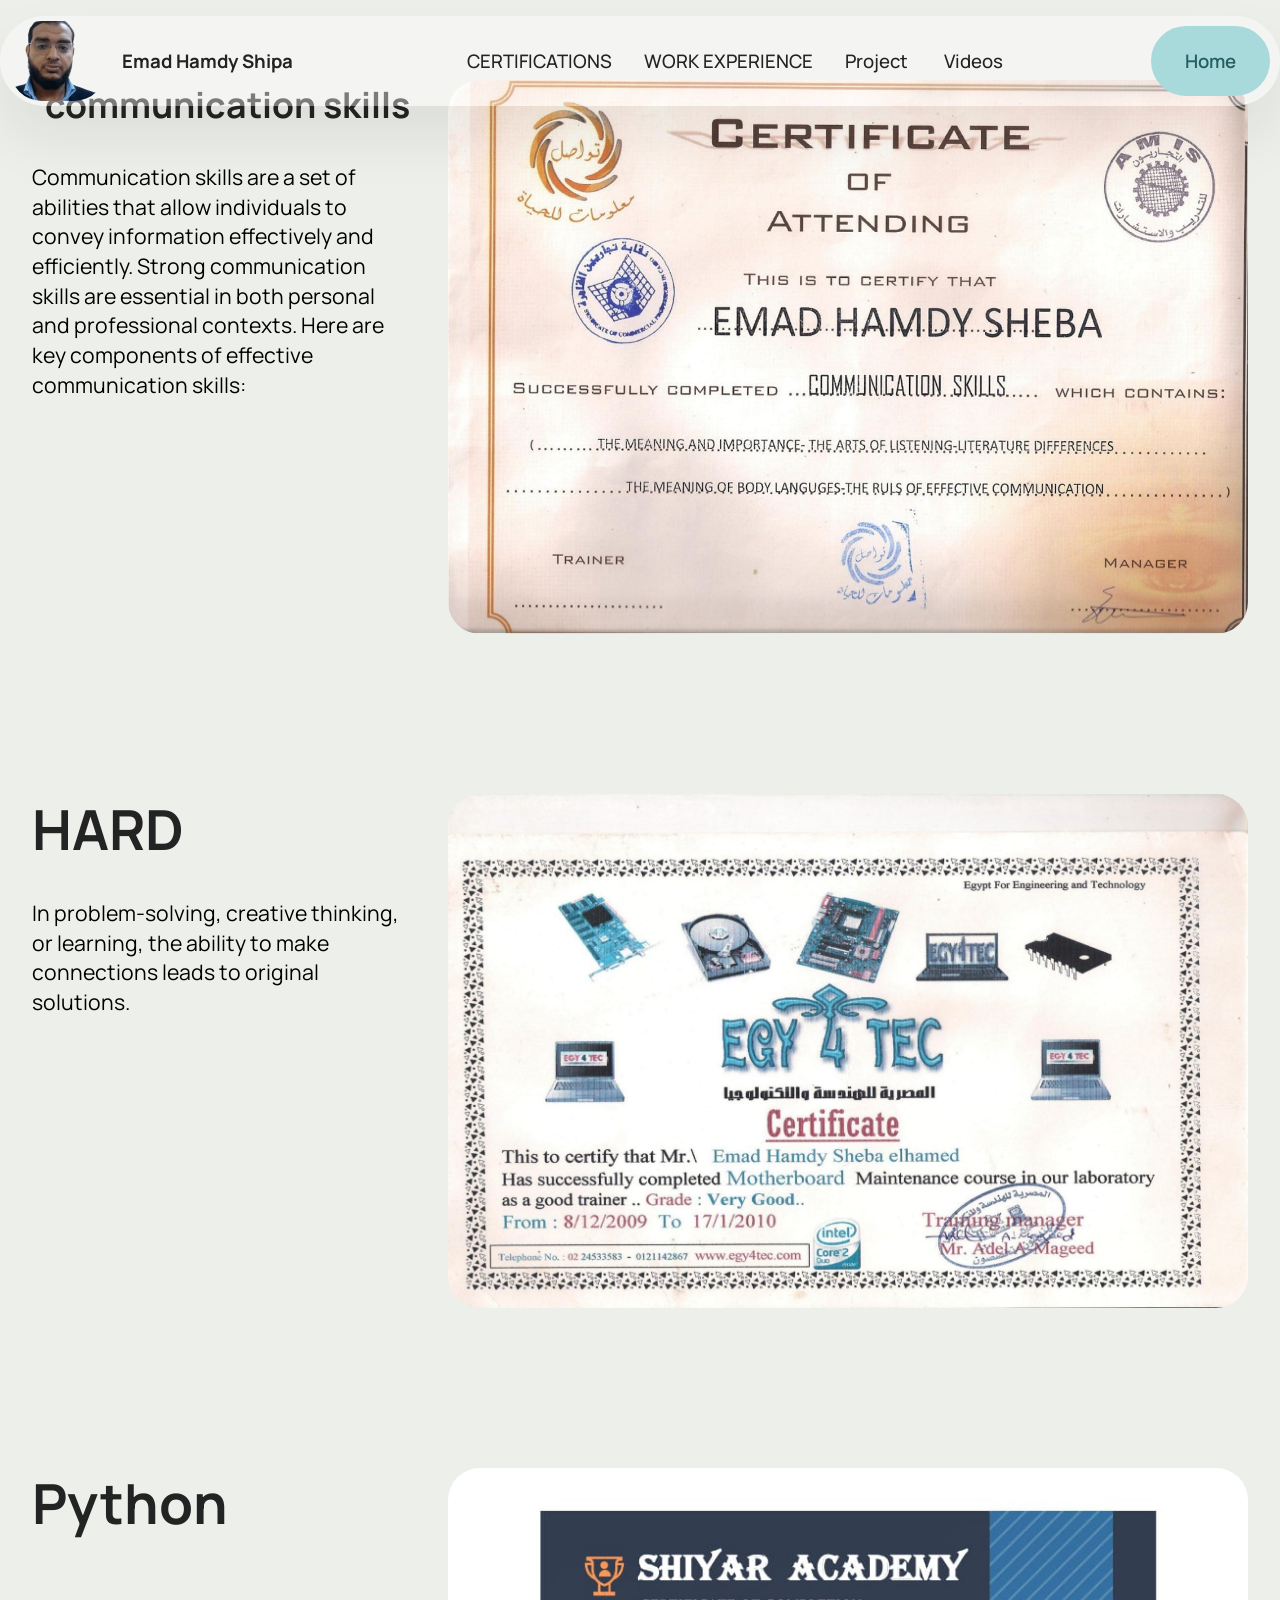
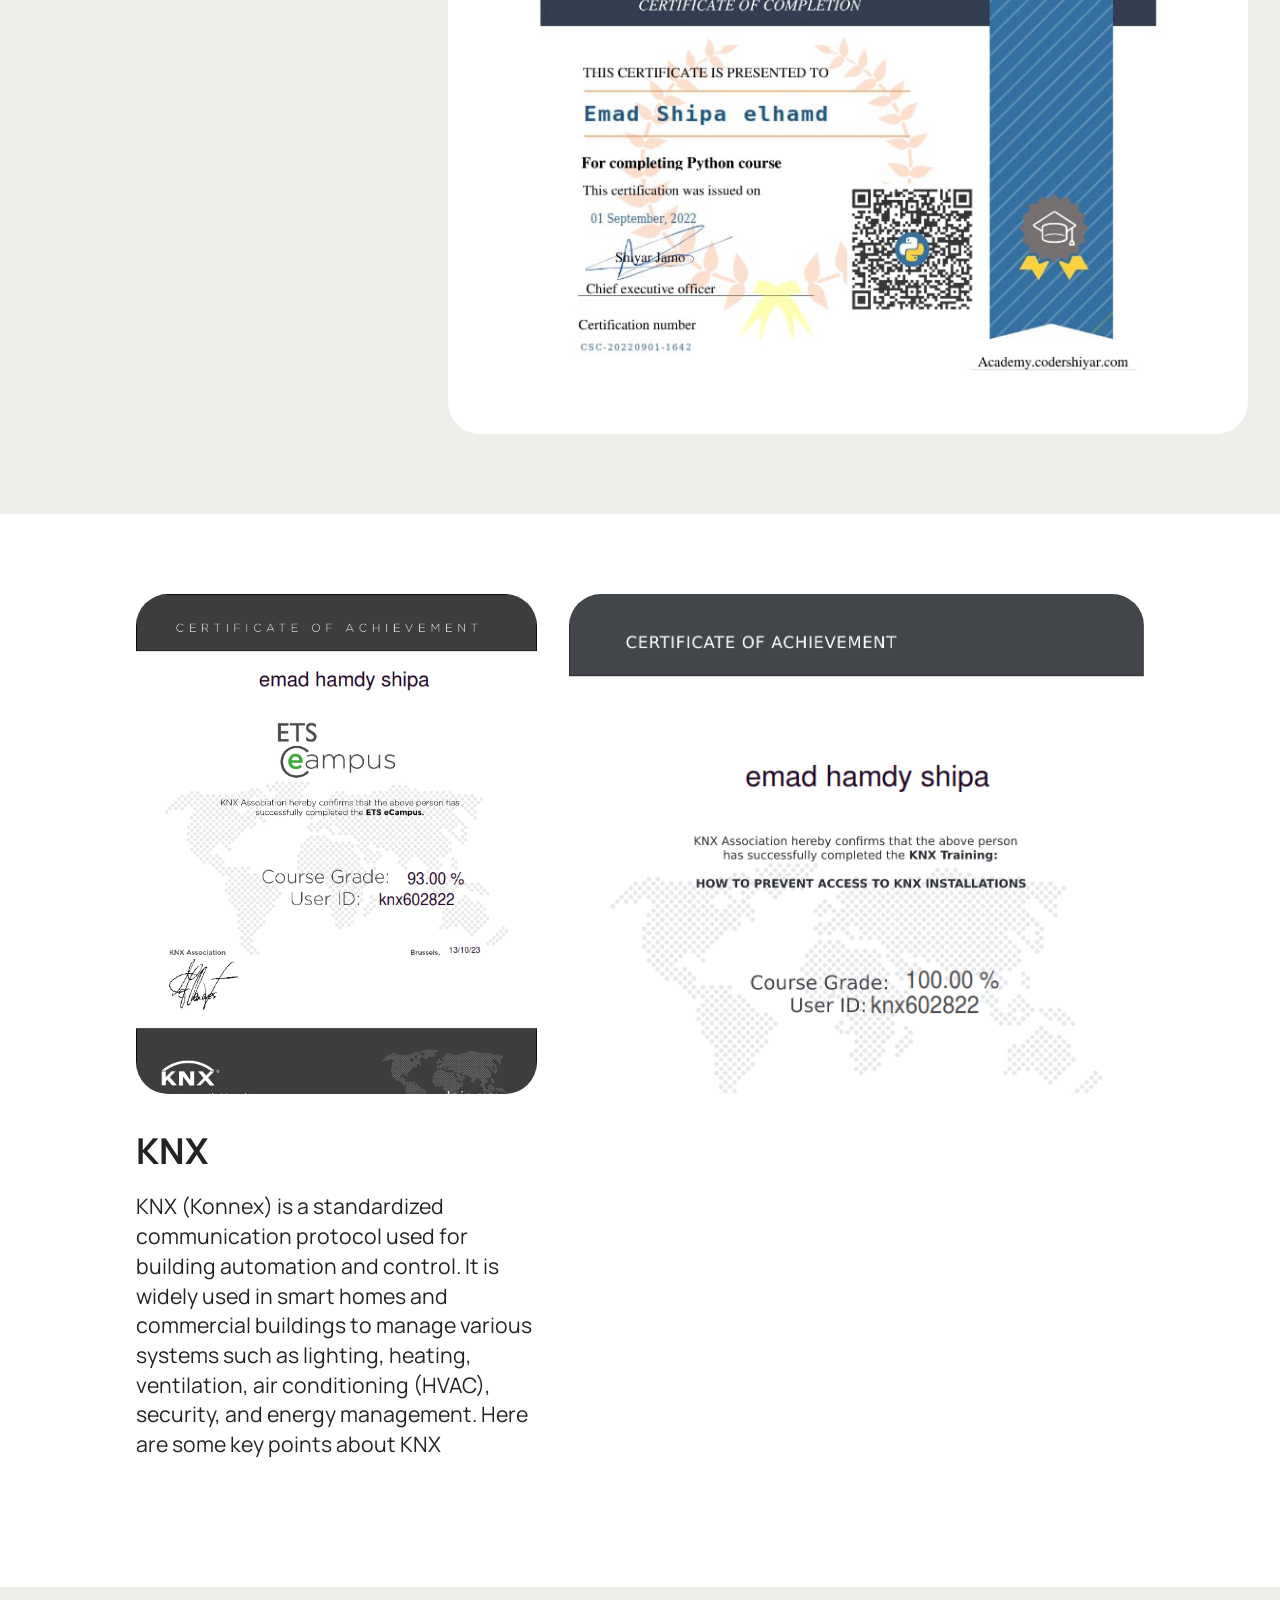
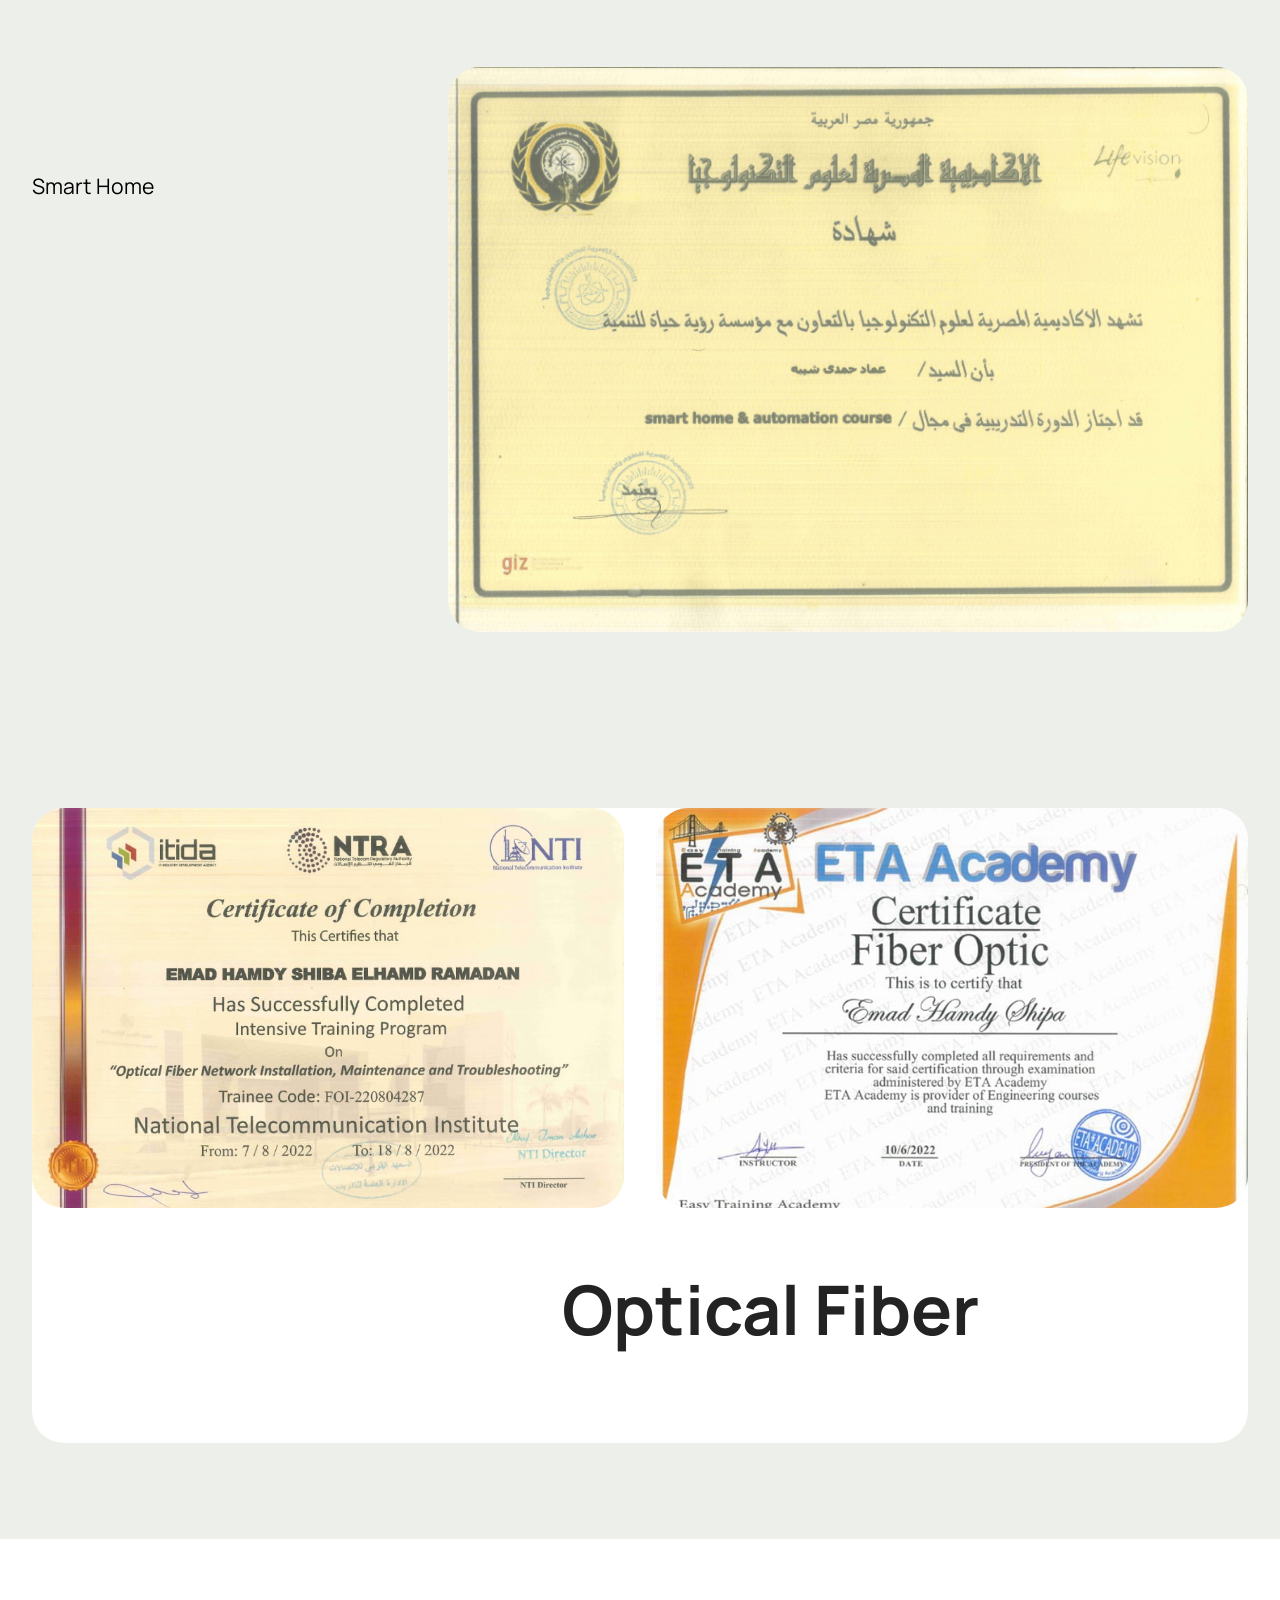
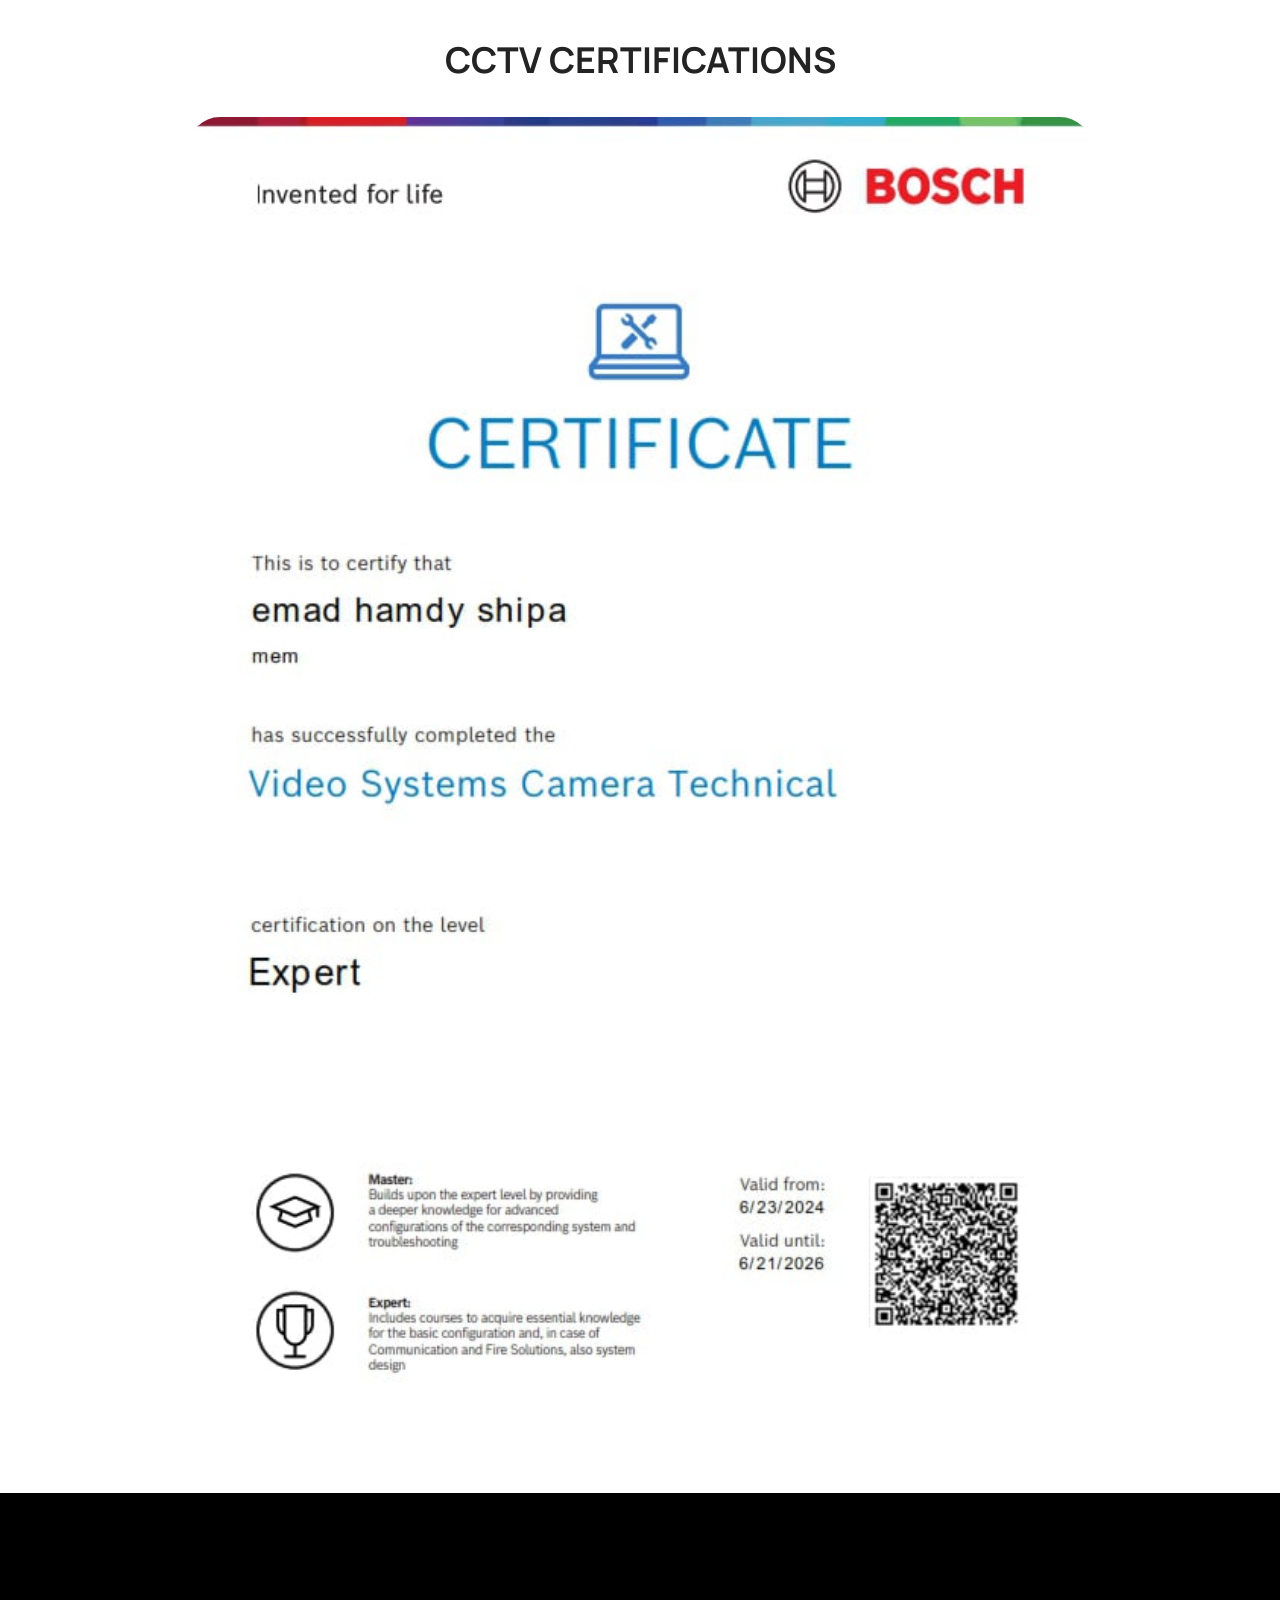
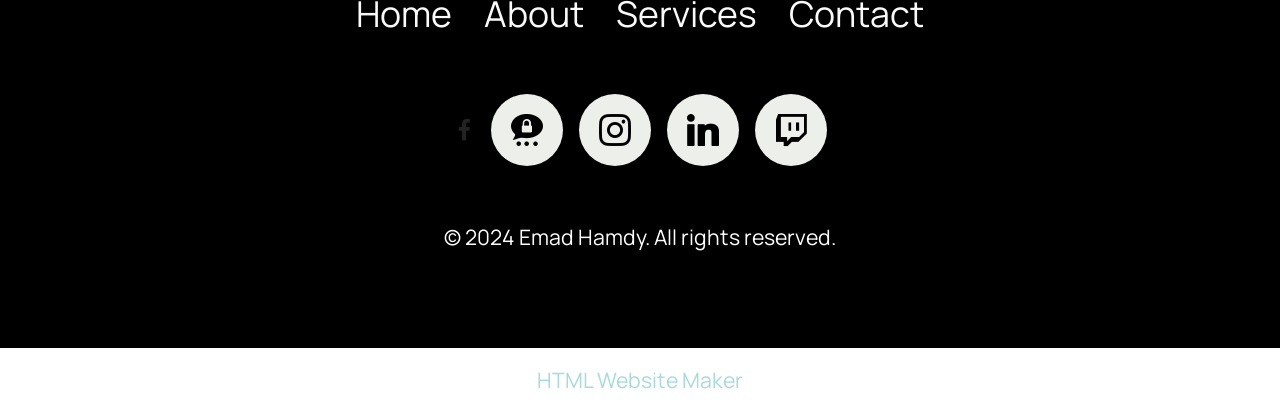
==== CERTIFICATIONS.html @ ca5f745d "Add files via upload" ====
<!DOCTYPE html>
<html  >
<head>
  <!-- Site made with Mobirise Website Builder v5.9.18, https://mobirise.com -->
  <meta charset="UTF-8">
  <meta http-equiv="X-UA-Compatible" content="IE=edge">
  <meta name="generator" content="Mobirise v5.9.18, mobirise.com">
  <meta name="viewport" content="width=device-width, initial-scale=1, minimum-scale=1">
  <link rel="shortcut icon" href="assets/images/untitled-removebg-preview-192x192.png" type="image/x-icon">
  <meta name="description" content="CERTIFICATIONS">
  
  
  <title>CERTIFICATIONS</title>
  <link rel="stylesheet" href="assets/web/assets/mobirise-icons2/mobirise2.css">
  <link rel="stylesheet" href="assets/bootstrap/css/bootstrap.min.css">
  <link rel="stylesheet" href="assets/bootstrap/css/bootstrap-grid.min.css">
  <link rel="stylesheet" href="assets/bootstrap/css/bootstrap-reboot.min.css">
  <link rel="stylesheet" href="assets/dropdown/css/style.css">
  <link rel="stylesheet" href="assets/socicon/css/styles.css">
  <link rel="stylesheet" href="assets/theme/css/style.css">
  <link rel="preload" href="https://fonts.googleapis.com/css2?family=Manrope:wght@400;700&display=swap&display=swap" as="style" onload="this.onload=null;this.rel='stylesheet'">
  <noscript><link rel="stylesheet" href="https://fonts.googleapis.com/css2?family=Manrope:wght@400;700&display=swap&display=swap"></noscript>
  <link rel="preload" as="style" href="assets/mobirise/css/mbr-additional.css?v=ZYZu5L"><link rel="stylesheet" href="assets/mobirise/css/mbr-additional.css?v=ZYZu5L" type="text/css">

  
  
  
</head>
<body>
  
  <section data-bs-version="5.1" class="menu menu2 cid-uoHQdnWgY0" once="menu" id="menu02-q">
	

	<nav class="navbar navbar-dropdown navbar-fixed-top navbar-expand-lg">
		<div class="container">
			<div class="navbar-brand">
				<span class="navbar-logo">
					<a href="page3.html">
						<img src="assets/images/untitled-removebg-preview-192x192.png" alt="Mobirise Website Builder" style="height: 5rem;">
					</a>
				</span>
				<span class="navbar-caption-wrap"><a class="navbar-caption text-black text-primary display-4" href="page3.html#form02-1i">Emad Hamdy Shipa</a></span>
			</div>
			<button class="navbar-toggler" type="button" data-toggle="collapse" data-bs-toggle="collapse" data-target="#navbarSupportedContent" data-bs-target="#navbarSupportedContent" aria-controls="navbarNavAltMarkup" aria-expanded="false" aria-label="Toggle navigation">
				<div class="hamburger">
					<span></span>
					<span></span>
					<span></span>
					<span></span>
				</div>
			</button>
			<div class="collapse navbar-collapse" id="navbarSupportedContent">
				<ul class="navbar-nav nav-dropdown" data-app-modern-menu="true"><li class="nav-item"><a class="nav-link link text-black text-primary show display-4" href="CERTIFICATIONS.html" aria-expanded="false">CERTIFICATIONS</a></li><li class="nav-item"><a class="nav-link link text-black text-primary display-4" href="WORK EXPERIENCE.html">WORK EXPERIENCE</a></li><li class="nav-item"><a class="nav-link link text-black text-primary display-4" href="page4.html">Project&nbsp;</a></li><li class="nav-item"><a class="nav-link link text-black text-primary display-4" href="page5.html">Videos&nbsp;</a></li></ul>
				
				<div class="navbar-buttons mbr-section-btn"><a class="btn btn-primary display-4" href="index.html">Home</a></div>
			</div>
		</div>
	</nav>
</section>

<section data-bs-version="5.1" class="image08 cid-uoI8aTG2ku" id="image08-11">
  
  
  
  <div class="container">
    <div class="row justify-content-center">
      <div class="col-lg-4">
        <div class="col-12 col-md-12">
          <h5 class="mbr-section-title mbr-fonts-style mt-0 mb-4 display-5"><strong>&nbsp;communication skills</strong></h5>
          <h6 class="mbr-section-subtitle mbr-fonts-style mt-0 mb-4 display-7">Communication skills are a set of abilities that allow individuals to convey information effectively and efficiently. Strong communication skills are essential in both personal and professional contexts. Here are key components of effective communication skills:</h6>
          
        </div>
      </div>
      <div class="col-lg-8 side-features">
        <div class="image-wrapper mb-4">
          <img class="w-100" src="assets/images/picture1-1419x983.jpg" alt="Mobirise Website Builder">
        </div>
      </div>
    </div>
  </div>
</section>

<section data-bs-version="5.1" class="image08 cid-uoI8b7TRb6" id="image08-12">
  
  
  
  <div class="container">
    <div class="row justify-content-center">
      <div class="col-lg-4">
        <div class="col-12 col-md-12">
          <h5 class="mbr-section-title mbr-fonts-style mt-0 mb-4 display-2"><strong>HARD&nbsp;</strong></h5>
          <h6 class="mbr-section-subtitle mbr-fonts-style mt-0 mb-4 display-7">
            In problem-solving, creative thinking, or learning, the ability to make connections leads to original solutions.</h6>
          
        </div>
      </div>
      <div class="col-lg-8 side-features">
        <div class="image-wrapper mb-4">
          <img class="w-100" src="assets/images/picture2-1631x1048.jpg" alt="Mobirise Website Builder">
        </div>
      </div>
    </div>
  </div>
</section>

<section data-bs-version="5.1" class="image08 cid-uoI8aMFqUK" id="image08-10">
  
  
  
  <div class="container">
    <div class="row justify-content-center">
      <div class="col-lg-4">
        <div class="col-12 col-md-12">
          <h5 class="mbr-section-title mbr-fonts-style mt-0 mb-4 display-2"><strong>Python&nbsp;</strong></h5>
          <h6 class="mbr-section-subtitle mbr-fonts-style mt-0 mb-4 display-7"></h6>
          
        </div>
      </div>
      <div class="col-lg-8 side-features">
        <div class="image-wrapper mb-4">
          <img class="w-100" src="assets/images/diploma-pythoncodershiyar-1-842x595.jpg" alt="Mobirise Website Builder">
        </div>
      </div>
    </div>
  </div>
</section>

<section data-bs-version="5.1" class="image02 cid-uoI94tsiQK" id="image02-18">
  
  
  
  <div class="container">
    <div class="row">
      <div class="col-12 col-lg-10">
        <div class="row">
          <div class="col-12 col-lg-5">
            <div class="img-item">
              <img class="w-100 mb-4" src="assets/images/certificate-1-595x842.png" alt="Mobirise Website Builder">
              <h5 class="mbr-fonts-style mb-3 display-5">
                <strong>KNX&nbsp;</strong></h5>
              <p class="mbr-text mbr-fonts-style mb-sm-5 display-7">KNX (Konnex) is a standardized communication protocol used for building automation and control. It is widely used in smart homes and commercial buildings to manage various systems such as lighting, heating, ventilation, air conditioning (HVAC), security, and energy management. Here are some key points about KNX</p>
            </div>
          </div>
          <div class="col-12 col-lg">
            <div class="img-item">
              <img class="w-100 mb-4" src="assets/images/knx-secure-certificate-1-595x842.png" alt="Mobirise Website Builder">
              <h5 class="mbr-fonts-style mb-3 display-5"></h5>
              <p class="mbr-text mbr-fonts-style mb-0 display-7"></p>
            </div>
          </div>
        </div>
      </div>
    </div>
  </div>
</section>

<section data-bs-version="5.1" class="image08 cid-uoIN0A9f5f" id="image08-1c">
  
  
  
  <div class="container">
    <div class="row justify-content-center">
      <div class="col-lg-4">
        <div class="col-12 col-md-12">
          <h5 class="mbr-section-title mbr-fonts-style mt-0 mb-4 display-2"><br></h5>
          <h6 class="mbr-section-subtitle mbr-fonts-style mt-0 mb-4 display-7">Smart Home&nbsp;</h6>
          
        </div>
      </div>
      <div class="col-lg-8 side-features">
        <div class="image-wrapper mb-4">
          <img class="w-100" src="assets/images/content-1-842x595.png" alt="Mobirise Website Builder">
        </div>
      </div>
    </div>
  </div>
</section>

<section data-bs-version="5.1" class="start article01 cid-uoINPws9Bq" id="article01-1d">
	

	
	
	<div class="container">
		<div class="row justify-content-center">
			<div class="card col-md-12 col-lg-12">
				<div class="card-wrapper">
					<div class="row">
						<div class="image-wrapper col-12 col-sm-6 justify-content-center">
							<img src="assets/images/20220826160320529-1-842x595.jpg" alt="Mobirise Website Builder">
						</div>
						<div class="image-wrapper col-12 col-sm-6 justify-content-center">
							<img src="assets/images/picture5-732x519.jpg" alt="Mobirise Website Builder">
						</div>
					</div>

					<div class="card-box align-left mb-3 card-content-text">
						<h4 class="card-title mbr-fonts-style mbr-white mb-0 display-1"><strong>Optical Fiber</strong></h4>
						<p class="mbr-text mbr-fonts-style mt-3 mb-0 display-7"></p>
						
					</div>
				</div>
			</div>
		</div>
	</div>
</section>

<section data-bs-version="5.1" class="image3 cid-uoI88maHZU" id="image03-y">
  

  
  

  <div class="container">
    <div class="row justify-content-center">
      <div class="col-12 col-lg-9">
        <h4 class="mbr-description mbr-fonts-style mb-3 align-center display-5"><strong>CCTV CERTIFICATIONS</strong></h4>
        <p class="mbr-description mbr-fonts-style mb-4 align-center display-7"></p>
        <div class="image-wrapper">
          <img class="w-100" src="assets/images/video-systems-camera-technical-1-595x842.jpg" alt="Mobirise Website Builder">
        </div>
      </div>
    </div>
  </div>
</section>

<section data-bs-version="5.1" class="footer3 cid-uoJ4mzldZm" once="footers" id="footer03-1j">

        

    

    <div class="container">
        <div class="row">
            <div class="row-links">
                <ul class="header-menu">
                  
                  
                  
                  
                <li class="header-menu-item mbr-fonts-style display-5">
                    <a href="#" class="text-white">Home</a>
                  </li><li class="header-menu-item mbr-fonts-style display-5">
                    <a href="#" class="text-white">About</a>
                  </li><li class="header-menu-item mbr-fonts-style display-5">
                    <a href="WORK EXPERIENCE.html" class="text-white text-primary">Services</a>
                  </li><li class="header-menu-item mbr-fonts-style display-5">
                    <a href="page3.html" class="text-white text-primary">Contact</a>
                  </li></ul>
              </div>

            <div class="col-12 mt-4">
                <div class="social-row">
                    <div class="soc-item">
                        
                            <span class="mbr-iconfont display-7 socicon-facebook socicon"></span>
                        
                    </div>
                    <div class="soc-item">
                        <a href="https://www.threads.net/@singaislam" target="_blank">
                            <span class="mbr-iconfont socicon-threema socicon"></span>
                        </a>
                    </div>
                    <div class="soc-item">
                        <a href="https://www.instagram.com/singaislam/" target="_blank">
                            <span class="mbr-iconfont socicon-instagram socicon"></span>
                        </a>
                    </div>
                    <div class="soc-item">
                        <a href="https://www.linkedin.com/in/emad-hamdy-shipa" target="_blank">
                            <span class="mbr-iconfont socicon-linkedin socicon"></span>
                        </a>
                    </div>
                    <div class="soc-item">
                        <a href="https://mobiri.se/" target="_blank">
                            <span class="mbr-iconfont socicon socicon-twitch"></span>
                        </a>
                    </div>
                </div>
            </div>
            <div class="col-12 mt-5">
                <p class="mbr-fonts-style copyright display-7">© 2024 Emad Hamdy. All rights reserved.</p>
            </div>
        </div>
    </div>
</section><section class="display-7" style="padding: 0;align-items: center;justify-content: center;flex-wrap: wrap;    align-content: center;display: flex;position: relative;height: 4rem;"><a href="https://mobiri.se/3438911" style="flex: 1 1;height: 4rem;position: absolute;width: 100%;z-index: 1;"><img alt="" style="height: 4rem;" src="[data-uri]"></a><p style="margin: 0;text-align: center;" class="display-7">&#8204;</p><a style="z-index:1" href="https://mobirise.com/html-builder.html">HTML Website Maker</a></section><script src="assets/bootstrap/js/bootstrap.bundle.min.js"></script>  <script src="assets/smoothscroll/smooth-scroll.js"></script>  <script src="assets/ytplayer/index.js"></script>  <script src="assets/dropdown/js/navbar-dropdown.js"></script>  <script src="assets/theme/js/script.js"></script>  
  
  
</body>
</html>
---- assets/web/assets/mobirise-icons2/mobirise2.css ----
@font-face {
  font-family: 'Moririse2';
  font-display: swap;
  src:  url('mobirise2.eot?f2bix4');
  src:  url('mobirise2.eot?f2bix4#iefix') format('embedded-opentype'),
    url('mobirise2.ttf?f2bix4') format('truetype'),
    url('mobirise2.woff?f2bix4') format('woff'),
    url('mobirise2.svg?f2bix4#mobirise2') format('svg');
  font-weight: normal;
  font-style: normal;
}

[class^="mobi-"], [class*=" mobi-"] {
  /* use !important to prevent issues with browser extensions that change fonts */
  font-family: 'Moririse2' !important;
  speak: none;
  font-style: normal;
  font-weight: normal;
  font-variant: normal;
  text-transform: none;
  line-height: 1;

  /* Better Font Rendering =========== */
  -webkit-font-smoothing: antialiased;
  -moz-osx-font-smoothing: grayscale;
}

.mobi-mbri-add-submenu:before {
  content: "\e900";
}
.mobi-mbri-alert:before {
  content: "\e901";
}
.mobi-mbri-align-center:before {
  content: "\e902";
}
.mobi-mbri-align-justify:before {
  content: "\e903";
}
.mobi-mbri-align-left:before {
  content: "\e904";
}
.mobi-mbri-align-right:before {
  content: "\e905";
}
.mobi-mbri-android:before {
  content: "\e906";
}
.mobi-mbri-apple:before {
  content: "\e907";
}
.mobi-mbri-arrow-down:before {
  content: "\e908";
}
.mobi-mbri-arrow-next:before {
  content: "\e909";
}
.mobi-mbri-arrow-prev:before {
  content: "\e90a";
}
.mobi-mbri-arrow-up:before {
  content: "\e90b";
}
.mobi-mbri-bold:before {
  content: "\e90c";
}
.mobi-mbri-bookmark:before {
  content: "\e90d";
}
.mobi-mbri-bootstrap:before {
  content: "\e90e";
}
.mobi-mbri-briefcase:before {
  content: "\e90f";
}
.mobi-mbri-browse:before {
  content: "\e910";
}
.mobi-mbri-bulleted-list:before {
  content: "\e911";
}
.mobi-mbri-calendar:before {
  content: "\e912";
}
.mobi-mbri-camera:before {
  content: "\e913";
}
.mobi-mbri-cart-add:before {
  content: "\e914";
}
.mobi-mbri-cart-full:before {
  content: "\e915";
}
.mobi-mbri-cash:before {
  content: "\e916";
}
.mobi-mbri-change-style:before {
  content: "\e917";
}
.mobi-mbri-chat:before {
  content: "\e918";
}
.mobi-mbri-clock:before {
  content: "\e919";
}
.mobi-mbri-close:before {
  content: "\e91a";
}
.mobi-mbri-cloud:before {
  content: "\e91b";
}
.mobi-mbri-code:before {
  content: "\e91c";
}
.mobi-mbri-contact-form:before {
  content: "\e91d";
}
.mobi-mbri-credit-card:before {
  content: "\e91e";
}
.mobi-mbri-cursor-click:before {
  content: "\e91f";
}
.mobi-mbri-cust-feedback:before {
  content: "\e920";
}
.mobi-mbri-database:before {
  content: "\e921";
}
.mobi-mbri-delivery:before {
  content: "\e922";
}
.mobi-mbri-desktop:before {
  content: "\e923";
}
.mobi-mbri-devices:before {
  content: "\e924";
}
.mobi-mbri-down:before {
  content: "\e925";
}
.mobi-mbri-download-2:before {
  content: "\e926";
}
.mobi-mbri-download:before {
  content: "\e927";
}
.mobi-mbri-drag-n-drop-2:before {
  content: "\e928";
}
.mobi-mbri-drag-n-drop:before {
  content: "\e929";
}
.mobi-mbri-edit-2:before {
  content: "\e92a";
}
.mobi-mbri-edit:before {
  content: "\e92b";
}
.mobi-mbri-error:before {
  content: "\e92c";
}
.mobi-mbri-extension:before {
  content: "\e92d";
}
.mobi-mbri-features:before {
  content: "\e92e";
}
.mobi-mbri-file:before {
  content: "\e92f";
}
.mobi-mbri-flag:before {
  content: "\e930";
}
.mobi-mbri-folder:before {
  content: "\e931";
}
.mobi-mbri-gift:before {
  content: "\e932";
}
.mobi-mbri-github:before {
  content: "\e933";
}
.mobi-mbri-globe-2:before {
  content: "\e934";
}
.mobi-mbri-globe:before {
  content: "\e935";
}
.mobi-mbri-growing-chart:before {
  content: "\e936";
}
.mobi-mbri-hearth:before {
  content: "\e937";
}
.mobi-mbri-help:before {
  content: "\e938";
}
.mobi-mbri-home:before {
  content: "\e939";
}
.mobi-mbri-hot-cup:before {
  content: "\e93a";
}
.mobi-mbri-idea:before {
  content: "\e93b";
}
.mobi-mbri-image-gallery:before {
  content: "\e93c";
}
.mobi-mbri-image-slider:before {
  content: "\e93d";
}
.mobi-mbri-info:before {
  content: "\e93e";
}
.mobi-mbri-italic:before {
  content: "\e93f";
}
.mobi-mbri-key:before {
  content: "\e940";
}
.mobi-mbri-laptop:before {
  content: "\e941";
}
.mobi-mbri-layers:before {
  content: "\e942";
}
.mobi-mbri-left-right:before {
  content: "\e943";
}
.mobi-mbri-left:before {
  content: "\e944";
}
.mobi-mbri-letter:before {
  content: "\e945";
}
.mobi-mbri-like:before {
  content: "\e946";
}
.mobi-mbri-link:before {
  content: "\e947";
}
.mobi-mbri-lock:before {
  content: "\e948";
}
.mobi-mbri-login:before {
  content: "\e949";
}
.mobi-mbri-logout:before {
  content: "\e94a";
}
.mobi-mbri-magic-stick:before {
  content: "\e94b";
}
.mobi-mbri-map-pin:before {
  content: "\e94c";
}
.mobi-mbri-menu:before {
  content: "\e94d";
}
.mobi-mbri-mobile-2:before {
  content: "\e94e";
}
.mobi-mbri-mobile-horizontal:before {
  content: "\e94f";
}
.mobi-mbri-mobile:before {
  content: "\e950";
}
.mobi-mbri-mobirise:before {
  content: "\e951";
}
.mobi-mbri-more-horizontal:before {
  content: "\e952";
}
.mobi-mbri-more-vertical:before {
  content: "\e953";
}
.mobi-mbri-music:before {
  content: "\e954";
}
.mobi-mbri-new-file:before {
  content: "\e955";
}
.mobi-mbri-numbered-list:before {
  content: "\e956";
}
.mobi-mbri-opened-folder:before {
  content: "\e957";
}
.mobi-mbri-pages:before {
  content: "\e958";
}
.mobi-mbri-paper-plane:before {
  content: "\e959";
}
.mobi-mbri-paperclip:before {
  content: "\e95a";
}
.mobi-mbri-phone:before {
  content: "\e95b";
}
.mobi-mbri-photo:before {
  content: "\e95c";
}
.mobi-mbri-photos:before {
  content: "\e95d";
}
.mobi-mbri-pin:before {
  content: "\e95e";
}
.mobi-mbri-play:before {
  content: "\e95f";
}
.mobi-mbri-plus:before {
  content: "\e960";
}
.mobi-mbri-preview:before {
  content: "\e961";
}
.mobi-mbri-print:before {
  content: "\e962";
}
.mobi-mbri-protect:before {
  content: "\e963";
}
.mobi-mbri-question:before {
  content: "\e964";
}
.mobi-mbri-quote-left:before {
  content: "\e965";
}
.mobi-mbri-quote-right:before {
  content: "\e966";
}
.mobi-mbri-redo:before {
  content: "\e967";
}
.mobi-mbri-refresh:before {
  content: "\e968";
}
.mobi-mbri-responsive-2:before {
  content: "\e969";
}
.mobi-mbri-responsive:before {
  content: "\e96a";
}
.mobi-mbri-right:before {
  content: "\e96b";
}
.mobi-mbri-rocket:before {
  content: "\e96c";
}
.mobi-mbri-sad-face:before {
  content: "\e96d";
}
.mobi-mbri-sale:before {
  content: "\e96e";
}
.mobi-mbri-save:before {
  content: "\e96f";
}
.mobi-mbri-search:before {
  content: "\e970";
}
.mobi-mbri-setting-2:before {
  content: "\e971";
}
.mobi-mbri-setting-3:before {
  content: "\e972";
}
.mobi-mbri-setting:before {
  content: "\e973";
}
.mobi-mbri-share:before {
  content: "\e974";
}
.mobi-mbri-shopping-bag:before {
  content: "\e975";
}
.mobi-mbri-shopping-basket:before {
  content: "\e976";
}
.mobi-mbri-shopping-cart:before {
  content: "\e977";
}
.mobi-mbri-sites:before {
  content: "\e978";
}
.mobi-mbri-smile-face:before {
  content: "\e979";
}
.mobi-mbri-speed:before {
  content: "\e97a";
}
.mobi-mbri-star:before {
  content: "\e97b";
}
.mobi-mbri-success:before {
  content: "\e97c";
}
.mobi-mbri-sun:before {
  content: "\e97d";
}
.mobi-mbri-sun2:before {
  content: "\e97e";
}
.mobi-mbri-tablet-vertical:before {
  content: "\e97f";
}
.mobi-mbri-tablet:before {
  content: "\e980";
}
.mobi-mbri-target:before {
  content: "\e981";
}
.mobi-mbri-timer:before {
  content: "\e982";
}
.mobi-mbri-to-ftp:before {
  content: "\e983";
}
.mobi-mbri-to-local-drive:before {
  content: "\e984";
}
.mobi-mbri-touch-swipe:before {
  content: "\e985";
}
.mobi-mbri-touch:before {
  content: "\e986";
}
.mobi-mbri-trash:before {
  content: "\e987";
}
.mobi-mbri-underline:before {
  content: "\e988";
}
.mobi-mbri-undo:before {
  content: "\e989";
}
.mobi-mbri-unlink:before {
  content: "\e98a";
}
.mobi-mbri-unlock:before {
  content: "\e98b";
}
.mobi-mbri-up-down:before {
  content: "\e98c";
}
.mobi-mbri-up:before {
  content: "\e98d";
}
.mobi-mbri-update:before {
  content: "\e98e";
}
.mobi-mbri-upload-2:before {
  content: "\e98f";
}
.mobi-mbri-upload:before {
  content: "\e990";
}
.mobi-mbri-user-2:before {
  content: "\e991";
}
.mobi-mbri-user:before {
  content: "\e992";
}
.mobi-mbri-users:before {
  content: "\e993";
}
.mobi-mbri-video-play:before {
  content: "\e994";
}
.mobi-mbri-video:before {
  content: "\e995";
}
.mobi-mbri-watch:before {
  content: "\e996";
}
.mobi-mbri-website-theme-2:before {
  content: "\e997";
}
.mobi-mbri-website-theme:before {
  content: "\e998";
}
.mobi-mbri-wifi:before {
  content: "\e999";
}
.mobi-mbri-windows:before {
  content: "\e99a";
}
.mobi-mbri-zoom-in:before {
  content: "\e99b";
}
.mobi-mbri-zoom-out:before {
  content: "\e99c";
}
---- assets/dropdown/css/style.css ----
.navbar-dropdown {
  left: 0;
  padding: 0;
  position: absolute;
  right: 0;
  top: 0;
  transition: all 0.45s ease;
  z-index: 1030;
  background: #282828; }
  .navbar-dropdown .navbar-logo {
    margin-right: 0.8rem;
    transition: margin 0.3s ease-in-out;
    vertical-align: middle; }
    .navbar-dropdown .navbar-logo img {
      height: 3.125rem;
      transition: all 0.3s ease-in-out; }
    .navbar-dropdown .navbar-logo.mbr-iconfont {
      font-size: 3.125rem;
      line-height: 3.125rem; }
  .navbar-dropdown .navbar-caption {
    font-weight: 700;
    white-space: normal;
    vertical-align: -4px;
    line-height: 3.125rem !important; }
    .navbar-dropdown .navbar-caption, .navbar-dropdown .navbar-caption:hover {
      color: inherit;
      text-decoration: none; }
  .navbar-dropdown .mbr-iconfont + .navbar-caption {
    vertical-align: -1px; }
  .navbar-dropdown.navbar-fixed-top {
    position: fixed; }
  .navbar-dropdown .navbar-brand span {
    vertical-align: -4px; }
  .navbar-dropdown.bg-color.transparent {
    background: none; }
  .navbar-dropdown.navbar-short .navbar-brand {
    padding: 0.625rem 0; }
    .navbar-dropdown.navbar-short .navbar-brand span {
      vertical-align: -1px; }
  .navbar-dropdown.navbar-short .navbar-caption {
    line-height: 2.375rem !important;
    vertical-align: -2px; }
  .navbar-dropdown.navbar-short .navbar-logo {
    margin-right: 0.5rem; }
    .navbar-dropdown.navbar-short .navbar-logo img {
      height: 2.375rem; }
    .navbar-dropdown.navbar-short .navbar-logo.mbr-iconfont {
      font-size: 2.375rem;
      line-height: 2.375rem; }
  .navbar-dropdown.navbar-short .mbr-table-cell {
    height: 3.625rem; }
  .navbar-dropdown .navbar-close {
    left: 0.6875rem;
    position: fixed;
    top: 0.75rem;
    z-index: 1000; }
  .navbar-dropdown .hamburger-icon {
    content: "";
    display: inline-block;
    vertical-align: middle;
    width: 16px;
    -webkit-box-shadow: 0 -6px 0 1px #282828,0 0 0 1px #282828,0 6px 0 1px #282828;
    -moz-box-shadow: 0 -6px 0 1px #282828,0 0 0 1px #282828,0 6px 0 1px #282828;
    box-shadow: 0 -6px 0 1px #282828,0 0 0 1px #282828,0 6px 0 1px #282828; }

.dropdown-menu .dropdown-toggle[data-toggle="dropdown-submenu"]::after {
  border-bottom: 0.35em solid transparent;
  border-left: 0.35em solid;
  border-right: 0;
  border-top: 0.35em solid transparent;
  margin-left: 0.3rem; }

.dropdown-menu .dropdown-item:focus {
  outline: 0; }

.nav-dropdown {
  font-size: 0.75rem;
  font-weight: 500;
  height: auto !important; }
  .nav-dropdown .nav-btn {
    padding-left: 1rem; }
  .nav-dropdown .link {
    margin: .667em 1.667em;
    font-weight: 500;
    padding: 0;
    transition: color .2s ease-in-out; }
    .nav-dropdown .link.dropdown-toggle {
      margin-right: 2.583em; }
      .nav-dropdown .link.dropdown-toggle::after {
        margin-left: .25rem;
        border-top: 0.35em solid;
        border-right: 0.35em solid transparent;
        border-left: 0.35em solid transparent;
        border-bottom: 0; }
      .nav-dropdown .link.dropdown-toggle[aria-expanded="true"] {
        margin: 0;
        padding: 0.667em 3.263em  0.667em 1.667em; }
  .nav-dropdown .link::after,
  .nav-dropdown .dropdown-item::after {
    color: inherit; }
  .nav-dropdown .btn {
    font-size: 0.75rem;
    font-weight: 700;
    letter-spacing: 0;
    margin-bottom: 0;
    padding-left: 1.25rem;
    padding-right: 1.25rem; }
  .nav-dropdown .dropdown-menu {
    border-radius: 0;
    border: 0;
    left: 0;
    margin: 0;
    padding-bottom: 1.25rem;
    padding-top: 1.25rem;
    position: relative; }
  .nav-dropdown .dropdown-submenu {
    margin-left: 0.125rem;
    top: 0; }
  .nav-dropdown .dropdown-item {
    font-weight: 500;
    line-height: 2;
    padding: 0.3846em 4.615em 0.3846em 1.5385em;
    position: relative;
    transition: color .2s ease-in-out, background-color .2s ease-in-out; }
    .nav-dropdown .dropdown-item::after {
      margin-top: -0.3077em;
      position: absolute;
      right: 1.1538em;
      top: 50%; }
    .nav-dropdown .dropdown-item:focus, .nav-dropdown .dropdown-item:hover {
      background: none; }

@media (max-width: 767px) {
  .nav-dropdown.navbar-toggleable-sm {
    bottom: 0;
    display: none;
    left: 0;
    overflow-x: hidden;
    position: fixed;
    top: 0;
    transform: translateX(-100%);
    -ms-transform: translateX(-100%);
    -webkit-transform: translateX(-100%);
    width: 18.75rem;
    z-index: 999; } }
.nav-dropdown.navbar-toggleable-xl {
  bottom: 0;
  display: none;
  left: 0;
  overflow-x: hidden;
  position: fixed;
  top: 0;
  transform: translateX(-100%);
  -ms-transform: translateX(-100%);
  -webkit-transform: translateX(-100%);
  width: 18.75rem;
  z-index: 999; }

.nav-dropdown-sm {
  display: block !important;
  overflow-x: hidden;
  overflow: auto;
  padding-top: 3.875rem; }
  .nav-dropdown-sm::after {
    content: "";
    display: block;
    height: 3rem;
    width: 100%; }
  .nav-dropdown-sm.collapse.in ~ .navbar-close {
    display: block !important; }
  .nav-dropdown-sm.collapsing, .nav-dropdown-sm.collapse.in {
    transform: translateX(0);
    -ms-transform: translateX(0);
    -webkit-transform: translateX(0);
    transition: all 0.25s ease-out;
    -webkit-transition: all 0.25s ease-out;
    background: #282828; }
  .nav-dropdown-sm.collapsing[aria-expanded="false"] {
    transform: translateX(-100%);
    -ms-transform: translateX(-100%);
    -webkit-transform: translateX(-100%); }
  .nav-dropdown-sm .nav-item {
    display: block;
    margin-left: 0 !important;
    padding-left: 0; }
  .nav-dropdown-sm .link,
  .nav-dropdown-sm .dropdown-item {
    border-top: 1px dotted rgba(255, 255, 255, 0.1);
    font-size: 0.8125rem;
    line-height: 1.6;
    margin: 0 !important;
    padding: 0.875rem 2.4rem 0.875rem 1.5625rem !important;
    position: relative;
    white-space: normal; }
    .nav-dropdown-sm .link:focus, .nav-dropdown-sm .link:hover,
    .nav-dropdown-sm .dropdown-item:focus,
    .nav-dropdown-sm .dropdown-item:hover {
      background: rgba(0, 0, 0, 0.2) !important;
      color: #c0a375; }
  .nav-dropdown-sm .nav-btn {
    position: relative;
    padding: 1.5625rem 1.5625rem 0 1.5625rem; }
    .nav-dropdown-sm .nav-btn::before {
      border-top: 1px dotted rgba(255, 255, 255, 0.1);
      content: "";
      left: 0;
      position: absolute;
      top: 0;
      width: 100%; }
    .nav-dropdown-sm .nav-btn + .nav-btn {
      padding-top: 0.625rem; }
      .nav-dropdown-sm .nav-btn + .nav-btn::before {
        display: none; }
  .nav-dropdown-sm .btn {
    padding: 0.625rem 0; }
  .nav-dropdown-sm .dropdown-toggle[data-toggle="dropdown-submenu"]::after {
    margin-left: .25rem;
    border-top: 0.35em solid;
    border-right: 0.35em solid transparent;
    border-left: 0.35em solid transparent;
    border-bottom: 0; }
  .nav-dropdown-sm .dropdown-toggle[data-toggle="dropdown-submenu"][aria-expanded="true"]::after {
    border-top: 0;
    border-right: 0.35em solid transparent;
    border-left: 0.35em solid transparent;
    border-bottom: 0.35em solid; }
  .nav-dropdown-sm .dropdown-menu {
    margin: 0;
    padding: 0;
    position: relative;
    top: 0;
    left: 0;
    width: 100%;
    border: 0;
    float: none;
    border-radius: 0;
    background: none; }
  .nav-dropdown-sm .dropdown-submenu {
    left: 100%;
    margin-left: 0.125rem;
    margin-top: -1.25rem;
    top: 0; }

.navbar-toggleable-sm .nav-dropdown .dropdown-menu {
  position: absolute; }

.navbar-toggleable-sm .nav-dropdown .dropdown-submenu {
  left: 100%;
  margin-left: 0.125rem;
  margin-top: -1.25rem;
  top: 0; }

.navbar-toggleable-sm.opened .nav-dropdown .dropdown-menu {
  position: relative; }

.navbar-toggleable-sm.opened .nav-dropdown .dropdown-submenu {
  left: 0;
  margin-left: 00rem;
  margin-top: 0rem;
  top: 0; }

.is-builder .nav-dropdown.collapsing {
  transition: none !important; }
---- assets/socicon/css/styles.css ----
@charset "UTF-8";

@font-face {
  font-family: 'Socicon';
  src:  url('../fonts/socicon.eot');
  src:  url('../fonts/socicon.eot?#iefix') format('embedded-opentype'),
    url('../fonts/socicon.woff2') format('woff2'),
    url('../fonts/socicon.ttf') format('truetype'),
    url('../fonts/socicon.woff') format('woff'),
    url('../fonts/socicon.svg#socicon') format('svg');
  font-weight: normal;
  font-style: normal;
  font-display: swap;
}

[data-icon]:before {
  font-family: "socicon" !important;
  content: attr(data-icon);
  font-style: normal !important;
  font-weight: normal !important;
  font-variant: normal !important;
  text-transform: none !important;
  speak: none;
  line-height: 1;
  -webkit-font-smoothing: antialiased;
  -moz-osx-font-smoothing: grayscale;
}

[class^="socicon-"], [class*=" socicon-"] {
  /* use !important to prevent issues with browser extensions that change fonts */
  font-family: 'Socicon' !important;
  speak: none;
  font-style: normal;
  font-weight: normal;
  font-variant: normal;
  text-transform: none;
  line-height: 1;

  /* Better Font Rendering =========== */
  -webkit-font-smoothing: antialiased;
  -moz-osx-font-smoothing: grayscale;
}

.socicon-500px:before {
  content: "\e000";
}
.socicon-8tracks:before {
  content: "\e001";
}
.socicon-airbnb:before {
  content: "\e002";
}
.socicon-alliance:before {
  content: "\e003";
}
.socicon-amazon:before {
  content: "\e004";
}
.socicon-amplement:before {
  content: "\e005";
}
.socicon-android:before {
  content: "\e006";
}
.socicon-angellist:before {
  content: "\e007";
}
.socicon-apple:before {
  content: "\e008";
}
.socicon-appnet:before {
  content: "\e009";
}
.socicon-baidu:before {
  content: "\e00a";
}
.socicon-bandcamp:before {
  content: "\e00b";
}
.socicon-battlenet:before {
  content: "\e00c";
}
.socicon-mixer:before {
  content: "\e00d";
}
.socicon-bebee:before {
  content: "\e00e";
}
.socicon-bebo:before {
  content: "\e00f";
}
.socicon-behance:before {
  content: "\e010";
}
.socicon-blizzard:before {
  content: "\e011";
}
.socicon-blogger:before {
  content: "\e012";
}
.socicon-buffer:before {
  content: "\e013";
}
.socicon-chrome:before {
  content: "\e014";
}
.socicon-coderwall:before {
  content: "\e015";
}
.socicon-curse:before {
  content: "\e016";
}
.socicon-dailymotion:before {
  content: "\e017";
}
.socicon-deezer:before {
  content: "\e018";
}
.socicon-delicious:before {
  content: "\e019";
}
.socicon-deviantart:before {
  content: "\e01a";
}
.socicon-diablo:before {
  content: "\e01b";
}
.socicon-digg:before {
  content: "\e01c";
}
.socicon-discord:before {
  content: "\e01d";
}
.socicon-disqus:before {
  content: "\e01e";
}
.socicon-douban:before {
  content: "\e01f";
}
.socicon-draugiem:before {
  content: "\e020";
}
.socicon-dribbble:before {
  content: "\e021";
}
.socicon-drupal:before {
  content: "\e022";
}
.socicon-ebay:before {
  content: "\e023";
}
.socicon-ello:before {
  content: "\e024";
}
.socicon-endomodo:before {
  content: "\e025";
}
.socicon-envato:before {
  content: "\e026";
}
.socicon-etsy:before {
  content: "\e027";
}
.socicon-facebook:before {
  content: "\e028";
}
.socicon-feedburner:before {
  content: "\e029";
}
.socicon-filmweb:before {
  content: "\e02a";
}
.socicon-firefox:before {
  content: "\e02b";
}
.socicon-flattr:before {
  content: "\e02c";
}
.socicon-flickr:before {
  content: "\e02d";
}
.socicon-formulr:before {
  content: "\e02e";
}
.socicon-forrst:before {
  content: "\e02f";
}
.socicon-foursquare:before {
  content: "\e030";
}
.socicon-friendfeed:before {
  content: "\e031";
}
.socicon-github:before {
  content: "\e032";
}
.socicon-goodreads:before {
  content: "\e033";
}
.socicon-google:before {
  content: "\e034";
}
.socicon-googlescholar:before {
  content: "\e035";
}
.socicon-googlegroups:before {
  content: "\e036";
}
.socicon-googlephotos:before {
  content: "\e037";
}
.socicon-googleplus:before {
  content: "\e038";
}
.socicon-grooveshark:before {
  content: "\e039";
}
.socicon-hackerrank:before {
  content: "\e03a";
}
.socicon-hearthstone:before {
  content: "\e03b";
}
.socicon-hellocoton:before {
  content: "\e03c";
}
.socicon-heroes:before {
  content: "\e03d";
}
.socicon-smashcast:before {
  content: "\e03e";
}
.socicon-horde:before {
  content: "\e03f";
}
.socicon-houzz:before {
  content: "\e040";
}
.socicon-icq:before {
  content: "\e041";
}
.socicon-identica:before {
  content: "\e042";
}
.socicon-imdb:before {
  content: "\e043";
}
.socicon-instagram:before {
  content: "\e044";
}
.socicon-issuu:before {
  content: "\e045";
}
.socicon-istock:before {
  content: "\e046";
}
.socicon-itunes:before {
  content: "\e047";
}
.socicon-keybase:before {
  content: "\e048";
}
.socicon-lanyrd:before {
  content: "\e049";
}
.socicon-lastfm:before {
  content: "\e04a";
}
.socicon-line:before {
  content: "\e04b";
}
.socicon-linkedin:before {
  content: "\e04c";
}
.socicon-livejournal:before {
  content: "\e04d";
}
.socicon-lyft:before {
  content: "\e04e";
}
.socicon-macos:before {
  content: "\e04f";
}
.socicon-mail:before {
  content: "\e050";
}
.socicon-medium:before {
  content: "\e051";
}
.socicon-meetup:before {
  content: "\e052";
}
.socicon-mixcloud:before {
  content: "\e053";
}
.socicon-modelmayhem:before {
  content: "\e054";
}
.socicon-mumble:before {
  content: "\e055";
}
.socicon-myspace:before {
  content: "\e056";
}
.socicon-newsvine:before {
  content: "\e057";
}
.socicon-nintendo:before {
  content: "\e058";
}
.socicon-npm:before {
  content: "\e059";
}
.socicon-odnoklassniki:before {
  content: "\e05a";
}
.socicon-openid:before {
  content: "\e05b";
}
.socicon-opera:before {
  content: "\e05c";
}
.socicon-outlook:before {
  content: "\e05d";
}
.socicon-overwatch:before {
  content: "\e05e";
}
.socicon-patreon:before {
  content: "\e05f";
}
.socicon-paypal:before {
  content: "\e060";
}
.socicon-periscope:before {
  content: "\e061";
}
.socicon-persona:before {
  content: "\e062";
}
.socicon-pinterest:before {
  content: "\e063";
}
.socicon-play:before {
  content: "\e064";
}
.socicon-player:before {
  content: "\e065";
}
.socicon-playstation:before {
  content: "\e066";
}
.socicon-pocket:before {
  content: "\e067";
}
.socicon-qq:before {
  content: "\e068";
}
.socicon-quora:before {
  content: "\e069";
}
.socicon-raidcall:before {
  content: "\e06a";
}
.socicon-ravelry:before {
  content: "\e06b";
}
.socicon-reddit:before {
  content: "\e06c";
}
.socicon-renren:before {
  content: "\e06d";
}
.socicon-researchgate:before {
  content: "\e06e";
}
.socicon-residentadvisor:before {
  content: "\e06f";
}
.socicon-reverbnation:before {
  content: "\e070";
}
.socicon-rss:before {
  content: "\e071";
}
.socicon-sharethis:before {
  content: "\e072";
}
.socicon-skype:before {
  content: "\e073";
}
.socicon-slideshare:before {
  content: "\e074";
}
.socicon-smugmug:before {
  content: "\e075";
}
.socicon-snapchat:before {
  content: "\e076";
}
.socicon-songkick:before {
  content: "\e077";
}
.socicon-soundcloud:before {
  content: "\e078";
}
.socicon-spotify:before {
  content: "\e079";
}
.socicon-stackexchange:before {
  content: "\e07a";
}
.socicon-stackoverflow:before {
  content: "\e07b";
}
.socicon-starcraft:before {
  content: "\e07c";
}
.socicon-stayfriends:before {
  content: "\e07d";
}
.socicon-steam:before {
  content: "\e07e";
}
.socicon-storehouse:before {
  content: "\e07f";
}
.socicon-strava:before {
  content: "\e080";
}
.socicon-streamjar:before {
  content: "\e081";
}
.socicon-stumbleupon:before {
  content: "\e082";
}
.socicon-swarm:before {
  content: "\e083";
}
.socicon-teamspeak:before {
  content: "\e084";
}
.socicon-teamviewer:before {
  content: "\e085";
}
.socicon-technorati:before {
  content: "\e086";
}
.socicon-telegram:before {
  content: "\e087";
}
.socicon-tripadvisor:before {
  content: "\e088";
}
.socicon-tripit:before {
  content: "\e089";
}
.socicon-triplej:before {
  content: "\e08a";
}
.socicon-tumblr:before {
  content: "\e08b";
}
.socicon-twitch:before {
  content: "\e08c";
}
.socicon-twitter:before {
  content: "\e08d";
}
.socicon-uber:before {
  content: "\e08e";
}
.socicon-ventrilo:before {
  content: "\e08f";
}
.socicon-viadeo:before {
  content: "\e090";
}
.socicon-viber:before {
  content: "\e091";
}
.socicon-viewbug:before {
  content: "\e092";
}
.socicon-vimeo:before {
  content: "\e093";
}
.socicon-vine:before {
  content: "\e094";
}
.socicon-vkontakte:before {
  content: "\e095";
}
.socicon-warcraft:before {
  content: "\e096";
}
.socicon-wechat:before {
  content: "\e097";
}
.socicon-weibo:before {
  content: "\e098";
}
.socicon-whatsapp:before {
  content: "\e099";
}
.socicon-wikipedia:before {
  content: "\e09a";
}
.socicon-windows:before {
  content: "\e09b";
}
.socicon-wordpress:before {
  content: "\e09c";
}
.socicon-wykop:before {
  content: "\e09d";
}
.socicon-xbox:before {
  content: "\e09e";
}
.socicon-xing:before {
  content: "\e09f";
}
.socicon-yahoo:before {
  content: "\e0a0";
}
.socicon-yammer:before {
  content: "\e0a1";
}
.socicon-yandex:before {
  content: "\e0a2";
}
.socicon-yelp:before {
  content: "\e0a3";
}
.socicon-younow:before {
  content: "\e0a4";
}
.socicon-youtube:before {
  content: "\e0a5";
}
.socicon-zapier:before {
  content: "\e0a6";
}
.socicon-zerply:before {
  content: "\e0a7";
}
.socicon-zomato:before {
  content: "\e0a8";
}
.socicon-zynga:before {
  content: "\e0a9";
}
.socicon-spreadshirt:before {
  content: "\e901";
}
.socicon-gamejolt:before {
  content: "\e902";
}
.socicon-trello:before {
  content: "\e903";
}
.socicon-tunein:before {
  content: "\e904";
}
.socicon-bloglovin:before {
  content: "\e905";
}
.socicon-gamewisp:before {
  content: "\e906";
}
.socicon-messenger:before {
  content: "\e907";
}
.socicon-pandora:before {
  content: "\e908";
}
.socicon-augment:before {
  content: "\e909";
}
.socicon-bitbucket:before {
  content: "\e90a";
}
.socicon-fyuse:before {
  content: "\e90b";
}
.socicon-yt-gaming:before {
  content: "\e90c";
}
.socicon-sketchfab:before {
  content: "\e90d";
}
.socicon-mobcrush:before {
  content: "\e90e";
}
.socicon-microsoft:before {
  content: "\e90f";
}
.socicon-realtor:before {
  content: "\e910";
}
.socicon-tidal:before {
  content: "\e911";
}
.socicon-qobuz:before {
  content: "\e912";
}
.socicon-natgeo:before {
  content: "\e913";
}
.socicon-mastodon:before {
  content: "\e914";
}
.socicon-unsplash:before {
  content: "\e915";
}
.socicon-homeadvisor:before {
  content: "\e916";
}
.socicon-angieslist:before {
  content: "\e917";
}
.socicon-codepen:before {
  content: "\e918";
}
.socicon-slack:before {
  content: "\e919";
}
.socicon-openaigym:before {
  content: "\e91a";
}
.socicon-logmein:before {
  content: "\e91b";
}
.socicon-fiverr:before {
  content: "\e91c";
}
.socicon-gotomeeting:before {
  content: "\e91d";
}
.socicon-aliexpress:before {
  content: "\e91e";
}
.socicon-guru:before {
  content: "\e91f";
}
.socicon-appstore:before {
  content: "\e920";
}
.socicon-homes:before {
  content: "\e921";
}
.socicon-zoom:before {
  content: "\e922";
}
.socicon-alibaba:before {
  content: "\e923";
}
.socicon-craigslist:before {
  content: "\e924";
}
.socicon-wix:before {
  content: "\e925";
}
.socicon-redfin:before {
  content: "\e926";
}
.socicon-googlecalendar:before {
  content: "\e927";
}
.socicon-shopify:before {
  content: "\e928";
}
.socicon-freelancer:before {
  content: "\e929";
}
.socicon-seedrs:before {
  content: "\e92a";
}
.socicon-bing:before {
  content: "\e92b";
}
.socicon-doodle:before {
  content: "\e92c";
}
.socicon-bonanza:before {
  content: "\e92d";
}
.socicon-squarespace:before {
  content: "\e92e";
}
.socicon-toptal:before {
  content: "\e92f";
}
.socicon-gust:before {
  content: "\e930";
}
.socicon-ask:before {
  content: "\e931";
}
.socicon-trulia:before {
  content: "\e932";
}
.socicon-loomly:before {
  content: "\e933";
}
.socicon-ghost:before {
  content: "\e934";
}
.socicon-upwork:before {
  content: "\e935";
}
.socicon-fundable:before {
  content: "\e936";
}
.socicon-booking:before {
  content: "\e937";
}
.socicon-googlemaps:before {
  content: "\e938";
}
.socicon-zillow:before {
  content: "\e939";
}
.socicon-niconico:before {
  content: "\e93a";
}
.socicon-toneden:before {
  content: "\e93b";
}
.socicon-crunchbase:before {
  content: "\e93c";
}
.socicon-homefy:before {
  content: "\e93d";
}
.socicon-calendly:before {
  content: "\e93e";
}
.socicon-livemaster:before {
  content: "\e93f";
}
.socicon-udemy:before {
  content: "\e940";
}
.socicon-codered:before {
  content: "\e941";
}
.socicon-origin:before {
  content: "\e942";
}
.socicon-nextdoor:before {
  content: "\e943";
}
.socicon-portfolio:before {
  content: "\e944";
}
.socicon-instructables:before {
  content: "\e945";
}
.socicon-gitlab:before {
  content: "\e946";
}
.socicon-hackernews:before {
  content: "\e947";
}
.socicon-smashwords:before {
  content: "\e948";
}
.socicon-kobo:before {
  content: "\e949";
}
.socicon-bookbub:before {
  content: "\e94a";
}
.socicon-mailru:before {
  content: "\e94b";
}
.socicon-moddb:before {
  content: "\e94c";
}
.socicon-indiedb:before {
  content: "\e94d";
}
.socicon-traxsource:before {
  content: "\e94e";
}
.socicon-gamefor:before {
  content: "\e94f";
}
.socicon-pixiv:before {
  content: "\e950";
}
.socicon-myanimelist:before {
  content: "\e951";
}
.socicon-blackberry:before {
  content: "\e952";
}
.socicon-wickr:before {
  content: "\e953";
}
.socicon-spip:before {
  content: "\e954";
}
.socicon-napster:before {
  content: "\e955";
}
.socicon-beatport:before {
  content: "\e956";
}
.socicon-hackerone:before {
  content: "\e957";
}
.socicon-internet:before {
  content: "\e958";
}
.socicon-ubuntu:before {
  content: "\e959";
}
.socicon-artstation:before {
  content: "\e95a";
}
.socicon-invision:before {
  content: "\e95b";
}
.socicon-torial:before {
  content: "\e95c";
}
.socicon-collectorz:before {
  content: "\e95d";
}
.socicon-seenthis:before {
  content: "\e95e";
}
.socicon-googleplaymusic:before {
  content: "\e95f";
}
.socicon-debian:before {
  content: "\e960";
}
.socicon-filmfreeway:before {
  content: "\e961";
}
.socicon-gnome:before {
  content: "\e962";
}
.socicon-itchio:before {
  content: "\e963";
}
.socicon-jamendo:before {
  content: "\e964";
}
.socicon-mix:before {
  content: "\e965";
}
.socicon-sharepoint:before {
  content: "\e966";
}
.socicon-tinder:before {
  content: "\e967";
}
.socicon-windguru:before {
  content: "\e968";
}
.socicon-cdbaby:before {
  content: "\e969";
}
.socicon-elementaryos:before {
  content: "\e96a";
}
.socicon-stage32:before {
  content: "\e96b";
}
.socicon-tiktok:before {
  content: "\e96c";
}
.socicon-gitter:before {
  content: "\e96d";
}
.socicon-letterboxd:before {
  content: "\e96e";
}
.socicon-threema:before {
  content: "\e96f";
}
.socicon-splice:before {
  content: "\e970";
}
.socicon-metapop:before {
  content: "\e971";
}
.socicon-naver:before {
  content: "\e972";
}
.socicon-remote:before {
  content: "\e973";
}
.socicon-flipboard:before {
  content: "\e974";
}
.socicon-googlehangouts:before {
  content: "\e975";
}
.socicon-dlive:before {
  content: "\e976";
}
.socicon-vsco:before {
  content: "\e977";
}
.socicon-stitcher:before {
  content: "\e978";
}
.socicon-avvo:before {
  content: "\e979";
}
.socicon-redbubble:before {
  content: "\e97a";
}
.socicon-society6:before {
  content: "\e97b";
}
.socicon-zazzle:before {
  content: "\e97c";
}
.socicon-eitaa:before {
  content: "\e97d";
}
.socicon-soroush:before {
  content: "\e97e";
}
.socicon-bale:before {
  content: "\e97f";
}
---- assets/theme/css/style.css ----
@charset "UTF-8";
section {
  background-color: #ffffff;
}

body {
  font-style: normal;
  line-height: 1.5;
  font-weight: 400;
  color: #232323;
  position: relative;
}

button {
  background-color: transparent;
  border-color: transparent;
}

.embla__button,
.carousel-control {
  background-color: #edefea !important;
  opacity: 0.8 !important;
  color: #464845 !important;
  border-color: #edefea !important;
}

.carousel .close,
.modalWindow .close {
  background-color: #edefea !important;
  color: #464845 !important;
  border-color: #edefea !important;
  opacity: 0.8 !important;
}

.carousel .close:hover,
.modalWindow .close:hover {
  opacity: 1 !important;
}

.carousel-indicators li {
  background-color: #edefea !important;
  border: 2px solid #464845 !important;
}

.carousel-indicators li:hover,
.carousel-indicators li:active {
  opacity: 0.8 !important;
}

.embla__button:hover,
.carousel-control:hover {
  background-color: #edefea !important;
  opacity: 1 !important;
}

.modalWindow-video-container {
  height: 80%;
}

section,
.container,
.container-fluid {
  position: relative;
  word-wrap: break-word;
}

a.mbr-iconfont:hover {
  text-decoration: none;
}

.article .lead p,
.article .lead ul,
.article .lead ol,
.article .lead pre,
.article .lead blockquote {
  margin-bottom: 0;
}

a {
  font-style: normal;
  font-weight: 400;
  cursor: pointer;
}
a, a:hover {
  text-decoration: none;
}

.mbr-section-title {
  font-style: normal;
  line-height: 1.3;
}

.mbr-section-subtitle {
  line-height: 1.3;
}

.mbr-text {
  font-style: normal;
  line-height: 1.7;
}

h1,
h2,
h3,
h4,
h5,
h6,
.display-1,
.display-2,
.display-4,
.display-5,
.display-7,
span,
p,
a {
  line-height: 1;
  word-break: break-word;
  word-wrap: break-word;
  font-weight: 400;
}

b,
strong {
  font-weight: bold;
}

input:-webkit-autofill, input:-webkit-autofill:hover, input:-webkit-autofill:focus, input:-webkit-autofill:active {
  transition-delay: 9999s;
  -webkit-transition-property: background-color, color;
  transition-property: background-color, color;
}

textarea[type=hidden] {
  display: none;
}

section {
  background-position: 50% 50%;
  background-repeat: no-repeat;
  background-size: cover;
}
section .mbr-background-video,
section .mbr-background-video-preview {
  position: absolute;
  bottom: 0;
  left: 0;
  right: 0;
  top: 0;
}

.hidden {
  visibility: hidden;
}

.mbr-z-index20 {
  z-index: 20;
}

/*! Base colors */
.mbr-white {
  color: #ffffff;
}

.mbr-black {
  color: #111111;
}

.mbr-bg-white {
  background-color: #ffffff;
}

.mbr-bg-black {
  background-color: #000000;
}

/*! Text-aligns */
.align-left {
  text-align: left;
}

.align-center {
  text-align: center;
}

.align-right {
  text-align: right;
}

/*! Font-weight  */
.mbr-light {
  font-weight: 300;
}

.mbr-regular {
  font-weight: 400;
}

.mbr-semibold {
  font-weight: 500;
}

.mbr-bold {
  font-weight: 700;
}

/*! Media  */
.media-content {
  flex-basis: 100%;
}

.media-container-row {
  display: flex;
  flex-direction: row;
  flex-wrap: wrap;
  justify-content: center;
  align-content: center;
  align-items: start;
}
.media-container-row .media-size-item {
  width: 400px;
}

.media-container-column {
  display: flex;
  flex-direction: column;
  flex-wrap: wrap;
  justify-content: center;
  align-content: center;
  align-items: stretch;
}
.media-container-column > * {
  width: 100%;
}

@media (min-width: 992px) {
  .media-container-row {
    flex-wrap: nowrap;
  }
}
figure {
  margin-bottom: 0;
  overflow: hidden;
}

figure[mbr-media-size] {
  transition: width 0.1s;
}

img,
iframe {
  display: block;
  width: 100%;
}

.card {
  background-color: transparent;
  border: none;
}

.card-box {
  width: 100%;
}

.card-img {
  text-align: center;
  flex-shrink: 0;
  -webkit-flex-shrink: 0;
}

.media {
  max-width: 100%;
  margin: 0 auto;
}

.mbr-figure {
  align-self: center;
}

.media-container > div {
  max-width: 100%;
}

.mbr-figure img,
.card-img img {
  width: 100%;
}

@media (max-width: 991px) {
  .media-size-item {
    width: auto !important;
  }
  .media {
    width: auto;
  }
  .mbr-figure {
    width: 100% !important;
  }
}
/*! Buttons */
.mbr-section-btn {
  margin-left: -0.6rem;
  margin-right: -0.6rem;
  font-size: 0;
}

.btn {
  font-weight: 600;
  border-width: 1px;
  font-style: normal;
  margin: 0.6rem 0.6rem;
  white-space: normal;
  transition: all 0.2s ease-in-out;
  display: inline-flex;
  align-items: center;
  justify-content: center;
  word-break: break-word;
}

.btn-sm {
  font-weight: 600;
  letter-spacing: 0px;
  transition: all 0.3s ease-in-out;
}

.btn-md {
  font-weight: 600;
  letter-spacing: 0px;
  transition: all 0.3s ease-in-out;
}

.btn-lg {
  font-weight: 600;
  letter-spacing: 0px;
  transition: all 0.3s ease-in-out;
}

.btn-form {
  margin: 0;
}
.btn-form:hover {
  cursor: pointer;
}

nav .mbr-section-btn {
  margin-left: 0rem;
  margin-right: 0rem;
}

/*! Btn icon margin */
.btn .mbr-iconfont,
.btn.btn-sm .mbr-iconfont {
  order: 1;
  cursor: pointer;
  margin-left: 0.5rem;
  vertical-align: sub;
}

.btn.btn-md .mbr-iconfont,
.btn.btn-md .mbr-iconfont {
  margin-left: 0.8rem;
}

.mbr-regular {
  font-weight: 400;
}

.mbr-semibold {
  font-weight: 500;
}

.mbr-bold {
  font-weight: 700;
}

[type=submit] {
  -webkit-appearance: none;
}

/*! Full-screen */
.mbr-fullscreen .mbr-overlay {
  min-height: 100vh;
}

.mbr-fullscreen {
  display: flex;
  display: -moz-flex;
  display: -ms-flex;
  display: -o-flex;
  align-items: center;
  min-height: 100vh;
  padding-top: 3rem;
  padding-bottom: 3rem;
}

/*! Map */
.map {
  height: 25rem;
  position: relative;
}
.map iframe {
  width: 100%;
  height: 100%;
}

/*! Scroll to top arrow */
.mbr-arrow-up {
  bottom: 25px;
  right: 90px;
  position: fixed;
  text-align: right;
  z-index: 5000;
  color: #ffffff;
  font-size: 22px;
}

.mbr-arrow-up a {
  background: rgba(0, 0, 0, 0.2);
  border-radius: 50%;
  color: #fff;
  display: inline-block;
  height: 60px;
  width: 60px;
  border: 2px solid #fff;
  outline-style: none !important;
  position: relative;
  text-decoration: none;
  transition: all 0.3s ease-in-out;
  cursor: pointer;
  text-align: center;
}
.mbr-arrow-up a:hover {
  background-color: rgba(0, 0, 0, 0.4);
}
.mbr-arrow-up a i {
  line-height: 60px;
}

.mbr-arrow-up-icon {
  display: block;
  color: #fff;
}

.mbr-arrow-up-icon::before {
  content: "›";
  display: inline-block;
  font-family: serif;
  font-size: 22px;
  line-height: 1;
  font-style: normal;
  position: relative;
  top: 6px;
  left: -4px;
  transform: rotate(-90deg);
}

/*! Arrow Down */
.mbr-arrow {
  position: absolute;
  bottom: 45px;
  left: 50%;
  width: 60px;
  height: 60px;
  cursor: pointer;
  background-color: rgba(80, 80, 80, 0.5);
  border-radius: 50%;
  transform: translateX(-50%);
}
@media (max-width: 767px) {
  .mbr-arrow {
    display: none;
  }
}
.mbr-arrow > a {
  display: inline-block;
  text-decoration: none;
  outline-style: none;
  animation: arrowdown 1.7s ease-in-out infinite;
  color: #ffffff;
}
.mbr-arrow > a > i {
  position: absolute;
  top: -2px;
  left: 15px;
  font-size: 2rem;
}

#scrollToTop a i::before {
  content: "";
  position: absolute;
  display: block;
  border-bottom: 2.5px solid #fff;
  border-left: 2.5px solid #fff;
  width: 27.8%;
  height: 27.8%;
  left: 50%;
  top: 51%;
  transform: translateY(-30%) translateX(-50%) rotate(135deg);
}

@keyframes arrowdown {
  0% {
    transform: translateY(0px);
  }
  50% {
    transform: translateY(-5px);
  }
  100% {
    transform: translateY(0px);
  }
}
@media (max-width: 500px) {
  .mbr-arrow-up {
    left: 0;
    right: 0;
    text-align: center;
  }
}
/*Gradients animation*/
@keyframes gradient-animation {
  from {
    background-position: 0% 100%;
    animation-timing-function: ease-in-out;
  }
  to {
    background-position: 100% 0%;
    animation-timing-function: ease-in-out;
  }
}
.bg-gradient {
  background-size: 200% 200%;
  animation: gradient-animation 5s infinite alternate;
  -webkit-animation: gradient-animation 5s infinite alternate;
}

.menu .navbar-brand {
  display: -webkit-flex;
}
.menu .navbar-brand span {
  display: flex;
  display: -webkit-flex;
}
.menu .navbar-brand .navbar-caption-wrap {
  display: -webkit-flex;
}
.menu .navbar-brand .navbar-logo img {
  display: -webkit-flex;
  width: auto;
}
@media (min-width: 768px) and (max-width: 991px) {
  .menu .navbar-toggleable-sm .navbar-nav {
    display: -ms-flexbox;
  }
}
@media (max-width: 991px) {
  .menu .navbar-collapse {
    max-height: 93.5vh;
  }
  .menu .navbar-collapse.show {
    overflow: auto;
  }
}
@media (min-width: 992px) {
  .menu .navbar-nav.nav-dropdown {
    display: -webkit-flex;
  }
  .menu .navbar-toggleable-sm .navbar-collapse {
    display: -webkit-flex !important;
  }
  .menu .collapsed .navbar-collapse {
    max-height: 93.5vh;
  }
  .menu .collapsed .navbar-collapse.show {
    overflow: auto;
  }
}
@media (max-width: 767px) {
  .menu .navbar-collapse {
    max-height: 80vh;
  }
}

.nav-link .mbr-iconfont {
  margin-right: 0.5rem;
}

.navbar {
  display: -webkit-flex;
  -webkit-flex-wrap: wrap;
  -webkit-align-items: center;
  -webkit-justify-content: space-between;
}

.navbar-collapse {
  -webkit-flex-basis: 100%;
  -webkit-flex-grow: 1;
  -webkit-align-items: center;
}

.nav-dropdown .link {
  padding: 0.667em 1.667em !important;
  margin: 0 !important;
}

.nav {
  display: -webkit-flex;
  -webkit-flex-wrap: wrap;
}

.row {
  display: -webkit-flex;
  -webkit-flex-wrap: wrap;
}

.justify-content-center {
  -webkit-justify-content: center;
}

.form-inline {
  display: -webkit-flex;
}

.card-wrapper {
  -webkit-flex: 1;
}

.carousel-control {
  z-index: 10;
  display: -webkit-flex;
}

.carousel-controls {
  display: -webkit-flex;
}

.media {
  display: -webkit-flex;
}

.form-group:focus {
  outline: none;
}

.jq-selectbox__select {
  padding: 7px 0;
  position: relative;
}

.jq-selectbox__dropdown {
  overflow: hidden;
  border-radius: 10px;
  position: absolute;
  top: 100%;
  left: 0 !important;
  width: 100% !important;
}

.jq-selectbox__trigger-arrow {
  right: 0;
  transform: translateY(-50%);
}

.jq-selectbox li {
  padding: 1.07em 0.5em;
}

input[type=range] {
  padding-left: 0 !important;
  padding-right: 0 !important;
}

.modal-dialog,
.modal-content {
  height: 100%;
}

.modal-dialog .carousel-inner {
  height: calc(100vh - 1.75rem);
}
@media (max-width: 575px) {
  .modal-dialog .carousel-inner {
    height: calc(100vh - 1rem);
  }
}

.carousel-item {
  text-align: center;
}

.carousel-item img {
  margin: auto;
}

.navbar-toggler {
  align-self: flex-start;
  padding: 0.25rem 0.75rem;
  font-size: 1.25rem;
  line-height: 1;
  background: transparent;
  border: 1px solid transparent;
  border-radius: 0.25rem;
}

.navbar-toggler:focus,
.navbar-toggler:hover {
  text-decoration: none;
  box-shadow: none;
}

.navbar-toggler-icon {
  display: inline-block;
  width: 1.5em;
  height: 1.5em;
  vertical-align: middle;
  content: "";
  background: no-repeat center center;
  background-size: 100% 100%;
}

.navbar-toggler-left {
  position: absolute;
  left: 1rem;
}

.navbar-toggler-right {
  position: absolute;
  right: 1rem;
}

.card-img {
  width: auto;
}

.menu .navbar.collapsed:not(.beta-menu) {
  flex-direction: column;
}

.carousel-item.active,
.carousel-item-next,
.carousel-item-prev {
  display: flex;
}

.note-air-layout .dropup .dropdown-menu,
.note-air-layout .navbar-fixed-bottom .dropdown .dropdown-menu {
  bottom: initial !important;
}

html,
body {
  height: auto;
  min-height: 100vh;
}

.dropup .dropdown-toggle::after {
  display: none;
}

.form-asterisk {
  font-family: initial;
  position: absolute;
  top: -2px;
  font-weight: normal;
}

.form-control-label {
  position: relative;
  cursor: pointer;
  margin-bottom: 0.357em;
  padding: 0;
}

.alert {
  color: #ffffff;
  border-radius: 0;
  border: 0;
  font-size: 1.1rem;
  line-height: 1.5;
  margin-bottom: 1.875rem;
  padding: 1.25rem;
  position: relative;
  text-align: center;
}
.alert.alert-form::after {
  background-color: inherit;
  bottom: -7px;
  content: "";
  display: block;
  height: 14px;
  left: 50%;
  margin-left: -7px;
  position: absolute;
  transform: rotate(45deg);
  width: 14px;
}

.form-control {
  background-color: #ffffff;
  background-clip: border-box;
  color: #232323;
  line-height: 1rem !important;
  height: auto;
  padding: 1.2rem 2rem;
  transition: border-color 0.25s ease 0s;
  border: 1px solid transparent !important;
  border-radius: 4px;
  box-shadow: rgba(0, 0, 0, 0.07) 0px 1px 1px 0px, rgba(0, 0, 0, 0.07) 0px 1px 3px 0px, rgba(0, 0, 0, 0.03) 0px 0px 0px 1px;
}
.form-active .form-control:invalid {
  border-color: red;
}

.row > * {
  padding-right: 1rem;
  padding-left: 1rem;
}

form .row {
  margin-left: -0.6rem;
  margin-right: -0.6rem;
}
form .row [class*=col] {
  padding-left: 0.6rem;
  padding-right: 0.6rem;
}

form .mbr-section-btn {
  padding-left: 0.6rem;
  padding-right: 0.6rem;
}

form .form-check-input {
  margin-top: 0.5;
}

textarea.form-control {
  line-height: 1.5rem !important;
}

.form-group {
  margin-bottom: 1.2rem;
}

.form-control,
form .btn {
  min-height: 48px;
}

.gdpr-block label span.textGDPR input[name=gdpr] {
  top: 7px;
}

.form-control:focus {
  box-shadow: none;
}

:focus {
  outline: none;
}

.mbr-overlay {
  background-color: #000;
  bottom: 0;
  left: 0;
  opacity: 0.5;
  position: absolute;
  right: 0;
  top: 0;
  z-index: 0;
  pointer-events: none;
}

blockquote {
  font-style: italic;
  padding: 3rem;
  font-size: 1.09rem;
  position: relative;
  border-left: 3px solid;
}

ul,
ol,
pre,
blockquote {
  margin-bottom: 2.3125rem;
}

.mt-4 {
  margin-top: 2rem !important;
}

.mb-4 {
  margin-bottom: 2rem !important;
}

.container,
.container-fluid {
  padding-left: 16px;
  padding-right: 16px;
}

.row {
  margin-left: -16px;
  margin-right: -16px;
}
.row > [class*=col] {
  padding-left: 16px;
  padding-right: 16px;
}

@media (min-width: 992px) {
  .container-fluid {
    padding-left: 32px;
    padding-right: 32px;
  }
}
@media (max-width: 991px) {
  .mbr-container {
    padding-left: 16px;
    padding-right: 16px;
  }
}
.app-video-wrapper > img {
  opacity: 1;
}

.app-video-wrapper {
  background: transparent;
}

.item {
  position: relative;
}

.dropdown-menu .dropdown-menu {
  left: 100%;
}

.dropdown-item + .dropdown-menu {
  display: none;
}

.dropdown-item:hover + .dropdown-menu,
.dropdown-menu:hover {
  display: block;
}

@media (min-aspect-ratio: 16/9) {
  .mbr-video-foreground {
    height: 300% !important;
    top: -100% !important;
  }
}
@media (max-aspect-ratio: 16/9) {
  .mbr-video-foreground {
    width: 300% !important;
    left: -100% !important;
  }
}.engine {
	position: absolute;
	text-indent: -2400px;
	text-align: center;
	padding: 0;
	top: 0;
	left: -2400px;
}
---- assets/mobirise/css/mbr-additional.css ----
.btn {
  border-width: 2px;
}
img,
.card-wrap,
.card-wrapper,
.video-wrapper,
.mbr-figure iframe,
.google-map iframe,
.slide-content,
.plan,
.card,
.item-wrapper {
  border-radius: 2rem !important;
}
.video-wrapper {
  overflow: hidden;
}
body {
  background-color: #e8ebee;
}
body {
  font-family: Manrope;
}
.display-1 {
  font-family: 'Manrope', sans-serif;
  font-size: 5rem;
  line-height: 1;
}
.display-1 > .mbr-iconfont {
  font-size: 6.25rem;
}
.display-2 {
  font-family: 'Manrope', sans-serif;
  font-size: 4rem;
  line-height: 1;
}
.display-2 > .mbr-iconfont {
  font-size: 5rem;
}
.display-4 {
  font-family: 'Manrope', sans-serif;
  font-size: 1.2rem;
  line-height: 1.5;
}
.display-4 > .mbr-iconfont {
  font-size: 1.5rem;
}
.display-5 {
  font-family: 'Manrope', sans-serif;
  font-size: 2.5rem;
  line-height: 1.5;
}
.display-5 > .mbr-iconfont {
  font-size: 3.125rem;
}
.display-7 {
  font-family: 'Manrope', sans-serif;
  font-size: 1.4rem;
  line-height: 1.3;
}
.display-7 > .mbr-iconfont {
  font-size: 1.75rem;
}
/* ---- Fluid typography for mobile devices ---- */
/* 1.4 - font scale ratio ( bootstrap == 1.42857 ) */
/* 100vw - current viewport width */
/* (48 - 20)  48 == 48rem == 768px, 20 == 20rem == 320px(minimal supported viewport) */
/* 0.65 - min scale variable, may vary */
@media (max-width: 992px) {
  .display-1 {
    font-size: 4rem;
  }
}
@media (max-width: 768px) {
  .display-1 {
    font-size: 3.5rem;
    font-size: calc( 2.4rem + (5 - 2.4) * ((100vw - 20rem) / (48 - 20)));
    line-height: calc( 1.1 * (2.4rem + (5 - 2.4) * ((100vw - 20rem) / (48 - 20))));
  }
  .display-2 {
    font-size: 3.2rem;
    font-size: calc( 2.05rem + (4 - 2.05) * ((100vw - 20rem) / (48 - 20)));
    line-height: calc( 1.3 * (2.05rem + (4 - 2.05) * ((100vw - 20rem) / (48 - 20))));
  }
  .display-4 {
    font-size: 0.96rem;
    font-size: calc( 1.07rem + (1.2 - 1.07) * ((100vw - 20rem) / (48 - 20)));
    line-height: calc( 1.4 * (1.07rem + (1.2 - 1.07) * ((100vw - 20rem) / (48 - 20))));
  }
  .display-5 {
    font-size: 2rem;
    font-size: calc( 1.525rem + (2.5 - 1.525) * ((100vw - 20rem) / (48 - 20)));
    line-height: calc( 1.4 * (1.525rem + (2.5 - 1.525) * ((100vw - 20rem) / (48 - 20))));
  }
  .display-7 {
    font-size: 1.12rem;
    font-size: calc( 1.14rem + (1.4 - 1.14) * ((100vw - 20rem) / (48 - 20)));
    line-height: calc( 1.4 * (1.14rem + (1.4 - 1.14) * ((100vw - 20rem) / (48 - 20))));
  }
}
@media (min-width: 992px) and (max-width: 1400px) {
  .display-1 {
    font-size: 3.5rem;
    font-size: calc( 2.4rem + (5 - 2.4) * ((100vw - 62rem) / (87 - 62)));
    line-height: calc( 1.1 * (2.4rem + (5 - 2.4) * ((100vw - 62rem) / (87 - 62))));
  }
  .display-2 {
    font-size: 3.2rem;
    font-size: calc( 2.05rem + (4 - 2.05) * ((100vw - 62rem) / (87 - 62)));
    line-height: calc( 1.3 * (2.05rem + (4 - 2.05) * ((100vw - 62rem) / (87 - 62))));
  }
  .display-4 {
    font-size: 0.96rem;
    font-size: calc( 1.07rem + (1.2 - 1.07) * ((100vw - 62rem) / (87 - 62)));
    line-height: calc( 1.4 * (1.07rem + (1.2 - 1.07) * ((100vw - 62rem) / (87 - 62))));
  }
  .display-5 {
    font-size: 2rem;
    font-size: calc( 1.525rem + (2.5 - 1.525) * ((100vw - 62rem) / (87 - 62)));
    line-height: calc( 1.4 * (1.525rem + (2.5 - 1.525) * ((100vw - 62rem) / (87 - 62))));
  }
  .display-7 {
    font-size: 1.12rem;
    font-size: calc( 1.14rem + (1.4 - 1.14) * ((100vw - 62rem) / (87 - 62)));
    line-height: calc( 1.4 * (1.14rem + (1.4 - 1.14) * ((100vw - 62rem) / (87 - 62))));
  }
}
/* Buttons */
.btn {
  padding: 1.25rem 2rem;
  border-radius: 4px;
}
@media (max-width: 767px) {
  .btn {
    padding: 0.75rem 1.5rem;
  }
}
.btn-sm {
  padding: 0.6rem 1.2rem;
  border-radius: 4px;
}
.btn-md {
  padding: 0.6rem 1.2rem;
  border-radius: 4px;
}
.btn-lg {
  padding: 1.25rem 2rem;
  border-radius: 4px;
}
.bg-primary {
  background-color: #a8dadc !important;
}
.bg-success {
  background-color: #6de4ad !important;
}
.bg-info {
  background-color: #5bdcf6 !important;
}
.bg-warning {
  background-color: #ffd452 !important;
}
.bg-danger {
  background-color: #e56c77 !important;
}
.btn-primary,
.btn-primary:active {
  background-color: #a8dadc !important;
  border-color: #a8dadc !important;
  color: #265d5f !important;
  box-shadow: none;
}
.btn-primary:hover,
.btn-primary:focus,
.btn-primary.focus,
.btn-primary.active {
  color: inherit;
  background-color: #cce9eb !important;
  border-color: #cce9eb !important;
  box-shadow: none;
}
.btn-primary.disabled,
.btn-primary:disabled {
  color: #265d5f !important;
  background-color: #cce9eb !important;
  border-color: #cce9eb !important;
}
.btn-secondary,
.btn-secondary:active {
  background-color: #e63946 !important;
  border-color: #e63946 !important;
  color: #ffffff !important;
  box-shadow: none;
}
.btn-secondary:hover,
.btn-secondary:focus,
.btn-secondary.focus,
.btn-secondary.active {
  color: inherit;
  background-color: #ec6670 !important;
  border-color: #ec6670 !important;
  box-shadow: none;
}
.btn-secondary.disabled,
.btn-secondary:disabled {
  color: #ffffff !important;
  background-color: #ec6670 !important;
  border-color: #ec6670 !important;
}
.btn-info,
.btn-info:active {
  background-color: #5bdcf6 !important;
  border-color: #5bdcf6 !important;
  color: #04414e !important;
  box-shadow: none;
}
.btn-info:hover,
.btn-info:focus,
.btn-info.focus,
.btn-info.active {
  color: inherit;
  background-color: #8be6f9 !important;
  border-color: #8be6f9 !important;
  box-shadow: none;
}
.btn-info.disabled,
.btn-info:disabled {
  color: #04414e !important;
  background-color: #8be6f9 !important;
  border-color: #8be6f9 !important;
}
.btn-success,
.btn-success:active {
  background-color: #6de4ad !important;
  border-color: #6de4ad !important;
  color: #0d452b !important;
  box-shadow: none;
}
.btn-success:hover,
.btn-success:focus,
.btn-success.focus,
.btn-success.active {
  color: inherit;
  background-color: #98ecc5 !important;
  border-color: #98ecc5 !important;
  box-shadow: none;
}
.btn-success.disabled,
.btn-success:disabled {
  color: #0d452b !important;
  background-color: #98ecc5 !important;
  border-color: #98ecc5 !important;
}
.btn-warning,
.btn-warning:active {
  background-color: #ffd452 !important;
  border-color: #ffd452 !important;
  color: #523e00 !important;
  box-shadow: none;
}
.btn-warning:hover,
.btn-warning:focus,
.btn-warning.focus,
.btn-warning.active {
  color: inherit;
  background-color: #ffe185 !important;
  border-color: #ffe185 !important;
  box-shadow: none;
}
.btn-warning.disabled,
.btn-warning:disabled {
  color: #523e00 !important;
  background-color: #ffe185 !important;
  border-color: #ffe185 !important;
}
.btn-danger,
.btn-danger:active {
  background-color: #e56c77 !important;
  border-color: #e56c77 !important;
  color: #ffffff !important;
  box-shadow: none;
}
.btn-danger:hover,
.btn-danger:focus,
.btn-danger.focus,
.btn-danger.active {
  color: inherit;
  background-color: #ed979f !important;
  border-color: #ed979f !important;
  box-shadow: none;
}
.btn-danger.disabled,
.btn-danger:disabled {
  color: #ffffff !important;
  background-color: #ed979f !important;
  border-color: #ed979f !important;
}
.btn-white,
.btn-white:active {
  background-color: #eff0ec !important;
  border-color: #eff0ec !important;
  color: #757b62 !important;
  box-shadow: none;
}
.btn-white:hover,
.btn-white:focus,
.btn-white.focus,
.btn-white.active {
  color: inherit;
  background-color: #ffffff !important;
  border-color: #ffffff !important;
  box-shadow: none;
}
.btn-white.disabled,
.btn-white:disabled {
  color: #757b62 !important;
  background-color: #ffffff !important;
  border-color: #ffffff !important;
}
.btn-black,
.btn-black:active {
  background-color: #232323 !important;
  border-color: #232323 !important;
  color: #ffffff !important;
  box-shadow: none;
}
.btn-black:hover,
.btn-black:focus,
.btn-black.focus,
.btn-black.active {
  color: inherit;
  background-color: #3d3d3d !important;
  border-color: #3d3d3d !important;
  box-shadow: none;
}
.btn-black.disabled,
.btn-black:disabled {
  color: #ffffff !important;
  background-color: #3d3d3d !important;
  border-color: #3d3d3d !important;
}
.btn-primary-outline,
.btn-primary-outline:active {
  background-color: transparent !important;
  border-color: #a8dadc;
  color: #a8dadc;
}
.btn-primary-outline:hover,
.btn-primary-outline:focus,
.btn-primary-outline.focus,
.btn-primary-outline.active {
  color: #6ac0c3 !important;
  background-color: transparent !important;
  border-color: #6ac0c3 !important;
  box-shadow: none !important;
}
.btn-primary-outline.disabled,
.btn-primary-outline:disabled {
  color: #265d5f !important;
  background-color: #a8dadc !important;
  border-color: #a8dadc !important;
}
.btn-secondary-outline,
.btn-secondary-outline:active {
  background-color: transparent !important;
  border-color: #e63946;
  color: #e63946;
}
.btn-secondary-outline:hover,
.btn-secondary-outline:focus,
.btn-secondary-outline.focus,
.btn-secondary-outline.active {
  color: #b21622 !important;
  background-color: transparent !important;
  border-color: #b21622 !important;
  box-shadow: none !important;
}
.btn-secondary-outline.disabled,
.btn-secondary-outline:disabled {
  color: #ffffff !important;
  background-color: #e63946 !important;
  border-color: #e63946 !important;
}
.btn-info-outline,
.btn-info-outline:active {
  background-color: transparent !important;
  border-color: #5bdcf6;
  color: #5bdcf6;
}
.btn-info-outline:hover,
.btn-info-outline:focus,
.btn-info-outline.focus,
.btn-info-outline.active {
  color: #0dc8ed !important;
  background-color: transparent !important;
  border-color: #0dc8ed !important;
  box-shadow: none !important;
}
.btn-info-outline.disabled,
.btn-info-outline:disabled {
  color: #04414e !important;
  background-color: #5bdcf6 !important;
  border-color: #5bdcf6 !important;
}
.btn-success-outline,
.btn-success-outline:active {
  background-color: transparent !important;
  border-color: #6de4ad;
  color: #6de4ad;
}
.btn-success-outline:hover,
.btn-success-outline:focus,
.btn-success-outline.focus,
.btn-success-outline.active {
  color: #27d384 !important;
  background-color: transparent !important;
  border-color: #27d384 !important;
  box-shadow: none !important;
}
.btn-success-outline.disabled,
.btn-success-outline:disabled {
  color: #0d452b !important;
  background-color: #6de4ad !important;
  border-color: #6de4ad !important;
}
.btn-warning-outline,
.btn-warning-outline:active {
  background-color: transparent !important;
  border-color: #ffd452;
  color: #ffd452;
}
.btn-warning-outline:hover,
.btn-warning-outline:focus,
.btn-warning-outline.focus,
.btn-warning-outline.active {
  color: #fabc00 !important;
  background-color: transparent !important;
  border-color: #fabc00 !important;
  box-shadow: none !important;
}
.btn-warning-outline.disabled,
.btn-warning-outline:disabled {
  color: #523e00 !important;
  background-color: #ffd452 !important;
  border-color: #ffd452 !important;
}
.btn-danger-outline,
.btn-danger-outline:active {
  background-color: transparent !important;
  border-color: #e56c77;
  color: #e56c77;
}
.btn-danger-outline:hover,
.btn-danger-outline:focus,
.btn-danger-outline.focus,
.btn-danger-outline.active {
  color: #d52636 !important;
  background-color: transparent !important;
  border-color: #d52636 !important;
  box-shadow: none !important;
}
.btn-danger-outline.disabled,
.btn-danger-outline:disabled {
  color: #ffffff !important;
  background-color: #e56c77 !important;
  border-color: #e56c77 !important;
}
.btn-black-outline,
.btn-black-outline:active {
  background-color: transparent !important;
  border-color: #232323;
  color: #232323;
}
.btn-black-outline:hover,
.btn-black-outline:focus,
.btn-black-outline.focus,
.btn-black-outline.active {
  color: #000000 !important;
  background-color: transparent !important;
  border-color: #000000 !important;
  box-shadow: none !important;
}
.btn-black-outline.disabled,
.btn-black-outline:disabled {
  color: #ffffff !important;
  background-color: #232323 !important;
  border-color: #232323 !important;
}
.btn-white-outline,
.btn-white-outline:active {
  background-color: transparent !important;
  border-color: #fafafa;
  color: #fafafa;
}
.btn-white-outline:hover,
.btn-white-outline:focus,
.btn-white-outline.focus,
.btn-white-outline.active {
  color: #cfcfcf !important;
  background-color: transparent !important;
  border-color: #cfcfcf !important;
  box-shadow: none !important;
}
.btn-white-outline.disabled,
.btn-white-outline:disabled {
  color: #7a7a7a !important;
  background-color: #fafafa !important;
  border-color: #fafafa !important;
}
.text-primary {
  color: #a8dadc !important;
}
.text-secondary {
  color: #e63946 !important;
}
.text-success {
  color: #6de4ad !important;
}
.text-info {
  color: #5bdcf6 !important;
}
.text-warning {
  color: #ffd452 !important;
}
.text-danger {
  color: #e56c77 !important;
}
.text-white {
  color: #fafafa !important;
}
.text-black {
  color: #232323 !important;
}
a.text-primary:hover,
a.text-primary:focus,
a.text-primary.active {
  color: #5fbbbf !important;
}
a.text-secondary:hover,
a.text-secondary:focus,
a.text-secondary.active {
  color: #a41520 !important;
}
a.text-success:hover,
a.text-success:focus,
a.text-success.active {
  color: #25c67c !important;
}
a.text-info:hover,
a.text-info:focus,
a.text-info.active {
  color: #0cbbdf !important;
}
a.text-warning:hover,
a.text-warning:focus,
a.text-warning.active {
  color: #ebb100 !important;
}
a.text-danger:hover,
a.text-danger:focus,
a.text-danger.active {
  color: #c82332 !important;
}
a.text-white:hover,
a.text-white:focus,
a.text-white.active {
  color: #c7c7c7 !important;
}
a.text-black:hover,
a.text-black:focus,
a.text-black.active {
  color: #000000 !important;
}
a[class*="text-"]:not(.nav-link):not(.dropdown-item):not([role]):not(.navbar-caption) {
  position: relative;
  background-image: transparent;
  background-size: 10000px 2px;
  background-repeat: no-repeat;
  background-position: 0px 1.2em;
  background-position: -10000px 1.2em;
}
a[class*="text-"]:not(.nav-link):not(.dropdown-item):not([role]):not(.navbar-caption):hover {
  transition: background-position 2s ease-in-out;
  background-image: linear-gradient(currentColor 50%, currentColor 50%);
  background-position: 0px 1.2em;
}
.nav-tabs .nav-link.active {
  color: #a8dadc;
}
.nav-tabs .nav-link:not(.active) {
  color: #232323;
}
.alert-success {
  background-color: #70c770;
}
.alert-info {
  background-color: #5bdcf6;
}
.alert-warning {
  background-color: #ffd452;
}
.alert-danger {
  background-color: #e56c77;
}
.mbr-section-btn .btn:not(.btn-form) {
  border-radius: 100px;
}
.mbr-gallery-filter li a {
  border-radius: 100px !important;
}
.mbr-gallery-filter li.active .btn {
  background-color: #a8dadc;
  border-color: #a8dadc;
  color: #2d6e71;
}
.mbr-gallery-filter li.active .btn:focus {
  box-shadow: none;
}
.nav-tabs .nav-link {
  border-radius: 100px !important;
}
a,
a:hover {
  color: #a8dadc;
}
.mbr-plan-header.bg-primary .mbr-plan-subtitle,
.mbr-plan-header.bg-primary .mbr-plan-price-desc {
  color: #ffffff;
}
.mbr-plan-header.bg-success .mbr-plan-subtitle,
.mbr-plan-header.bg-success .mbr-plan-price-desc {
  color: #ffffff;
}
.mbr-plan-header.bg-info .mbr-plan-subtitle,
.mbr-plan-header.bg-info .mbr-plan-price-desc {
  color: #ffffff;
}
.mbr-plan-header.bg-warning .mbr-plan-subtitle,
.mbr-plan-header.bg-warning .mbr-plan-price-desc {
  color: #ffffff;
}
.mbr-plan-header.bg-danger .mbr-plan-subtitle,
.mbr-plan-header.bg-danger .mbr-plan-price-desc {
  color: #ffffff;
}
/* Scroll to top button*/
.scrollToTop_wraper {
  display: none;
}
.form-control {
  font-family: 'Manrope', sans-serif;
  font-size: 1.4rem;
  line-height: 1.3;
  font-weight: 400;
  border-radius: 40px !important;
}
.form-control > .mbr-iconfont {
  font-size: 1.75rem;
}
.form-control:hover,
.form-control:focus {
  box-shadow: rgba(0, 0, 0, 0.07) 0px 1px 1px 0px, rgba(0, 0, 0, 0.07) 0px 1px 3px 0px, rgba(0, 0, 0, 0.03) 0px 0px 0px 1px;
  border-color: #a8dadc !important;
}
.form-control:-webkit-input-placeholder {
  font-family: 'Manrope', sans-serif;
  font-size: 1.4rem;
  line-height: 1.3;
  font-weight: 400;
}
.form-control:-webkit-input-placeholder > .mbr-iconfont {
  font-size: 1.75rem;
}
blockquote {
  border-color: #a8dadc;
}
/* Forms */
.mbr-form .input-group-btn .btn {
  border-radius: 100px !important;
}
.mbr-form .input-group-btn .btn:hover {
  box-shadow: 0 10px 40px 0 rgba(0, 0, 0, 0.2);
}
.mbr-form .input-group-btn button[type="submit"] {
  border-radius: 100px !important;
  padding: 1rem 3rem;
}
.mbr-form .input-group-btn button[type="submit"]:hover {
  box-shadow: 0 10px 40px 0 rgba(0, 0, 0, 0.2);
}
.jq-selectbox li:hover,
.jq-selectbox li.selected {
  background-color: #a8dadc;
  color: #000000;
}
.jq-number__spin {
  transition: 0.25s ease;
}
.jq-number__spin:hover {
  border-color: #a8dadc;
}
.jq-selectbox .jq-selectbox__trigger-arrow,
.jq-number__spin.minus:after,
.jq-number__spin.plus:after {
  transition: 0.4s;
  border-top-color: #232323;
  border-bottom-color: #232323;
}
.jq-selectbox:hover .jq-selectbox__trigger-arrow,
.jq-number__spin.minus:hover:after,
.jq-number__spin.plus:hover:after {
  border-top-color: #a8dadc;
  border-bottom-color: #a8dadc;
}
.xdsoft_datetimepicker .xdsoft_calendar td.xdsoft_default,
.xdsoft_datetimepicker .xdsoft_calendar td.xdsoft_current,
.xdsoft_datetimepicker .xdsoft_timepicker .xdsoft_time_box > div > div.xdsoft_current {
  color: #000000 !important;
  background-color: #a8dadc !important;
  box-shadow: none !important;
}
.xdsoft_datetimepicker .xdsoft_calendar td:hover,
.xdsoft_datetimepicker .xdsoft_timepicker .xdsoft_time_box > div > div:hover {
  color: #ffffff !important;
  background: #e63946 !important;
  box-shadow: none !important;
}
.lazy-bg {
  background-image: none !important;
}
.lazy-placeholder:not(section),
.lazy-none {
  display: block;
  position: relative;
  padding-bottom: 56.25%;
  width: 100%;
  height: auto;
}
iframe.lazy-placeholder,
.lazy-placeholder:after {
  content: '';
  position: absolute;
  width: 200px;
  height: 200px;
  background: transparent no-repeat center;
  background-size: contain;
  top: 50%;
  left: 50%;
  transform: translateX(-50%) translateY(-50%);
  background-image: url("data:image/svg+xml;charset=UTF-8,%3csvg width='32' height='32' viewBox='0 0 64 64' xmlns='http://www.w3.org/2000/svg' stroke='%23a8dadc' %3e%3cg fill='none' fill-rule='evenodd'%3e%3cg transform='translate(16 16)' stroke-width='2'%3e%3ccircle stroke-opacity='.5' cx='16' cy='16' r='16'/%3e%3cpath d='M32 16c0-9.94-8.06-16-16-16'%3e%3canimateTransform attributeName='transform' type='rotate' from='0 16 16' to='360 16 16' dur='1s' repeatCount='indefinite'/%3e%3c/path%3e%3c/g%3e%3c/g%3e%3c/svg%3e");
}
section.lazy-placeholder:after {
  opacity: 0.5;
}
body {
  overflow-x: hidden;
}
a {
  transition: color 0.6s;
}
@media (max-width: 1400px) {
  .container {
    max-width: 100%;
  }
}
@media (max-width: 1400px) and (min-width: 768px) {
  .container {
    padding-left: 32px;
    padding-right: 32px;
  }
}
@media (max-width: 1400px) and (min-width: 768px) {
  .container-fluid {
    padding-left: 32px;
    padding-right: 32px;
  }
}
@media (max-width: 767px) {
  .container-fluid {
    padding-left: 16px;
    padding-right: 16px;
  }
}
.cid-uoHQdnWgY0 {
  z-index: 1000;
  width: 100%;
  position: relative;
}
.cid-uoHQdnWgY0 .dropdown-item:before {
  font-family: Moririse2 !important;
  content: "\e966";
  display: inline-block;
  width: 0;
  position: absolute;
  left: 1rem;
  top: 0.5rem;
  margin-right: 0.5rem;
  line-height: 1;
  font-size: inherit;
  vertical-align: middle;
  text-align: center;
  overflow: hidden;
  transform: scale(0, 1);
  transition: all 0.25s ease-in-out;
}
@media (max-width: 767px) {
  .cid-uoHQdnWgY0 .navbar-toggler {
    transform: scale(0.8);
  }
}
.cid-uoHQdnWgY0 .navbar-brand {
  flex-shrink: 0;
  align-items: center;
  margin-right: 0;
  padding: 10px 0;
  transition: all 0.3s;
  word-break: break-word;
  z-index: 1;
}
.cid-uoHQdnWgY0 .navbar-brand img {
  max-width: 100%;
  max-height: 100%;
}
.cid-uoHQdnWgY0 .navbar-brand .navbar-caption {
  line-height: inherit !important;
}
.cid-uoHQdnWgY0 .navbar-brand .navbar-logo a {
  outline: none;
}
.cid-uoHQdnWgY0 .navbar-nav {
  margin: auto;
  margin-left: 0;
  margin-left: auto;
}
.cid-uoHQdnWgY0 .navbar-nav .nav-item {
  padding: 0 !important;
  transition: 0.3s all !important;
}
.cid-uoHQdnWgY0 .navbar-nav .nav-item .nav-link {
  padding: 16px !important;
  margin: 0 !important;
  border-radius: 1rem !important;
  transition: 0.3s all !important;
}
.cid-uoHQdnWgY0 .navbar-nav .nav-item .nav-link:hover {
  background-color: rgba(27, 31, 10, 0.06);
}
.cid-uoHQdnWgY0 .navbar-nav .open .nav-link::after {
  transform: rotate(180deg);
}
@media (min-width: 992px) {
  .cid-uoHQdnWgY0 .navbar-nav .open .nav-link::before {
    content: "";
    width: 100%;
    height: 20px;
    top: 100%;
    background: transparent;
    position: absolute;
  }
}
.cid-uoHQdnWgY0 .navbar-nav .dropdown-item {
  padding: 12px !important;
  border-radius: 0.5rem !important;
  margin: 0 8px !important;
  transition: 0.3s all !important;
}
.cid-uoHQdnWgY0 .navbar-nav .dropdown-item:hover {
  background-color: rgba(27, 31, 10, 0.06);
}
@media (min-width: 992px) {
  .cid-uoHQdnWgY0 .navbar-nav {
    padding-left: 1.5rem;
  }
}
.cid-uoHQdnWgY0 .nav-link {
  width: fit-content;
  position: relative;
}
.cid-uoHQdnWgY0 .navbar-logo {
  margin: 0 !important;
}
@media (max-width: 767px) {
  .cid-uoHQdnWgY0 .navbar-logo {
    padding-left: 0;
  }
}
.cid-uoHQdnWgY0 .navbar-caption {
  padding-left: 1rem;
  padding-right: 0.5rem;
}
@media (max-width: 767px) {
  .cid-uoHQdnWgY0 .nav-dropdown {
    padding-bottom: 0.5rem;
  }
}
.cid-uoHQdnWgY0 .nav-dropdown .link.dropdown-toggle::after {
  margin-left: 0.5rem;
  margin-top: 0.2rem;
  transition: 0.3s all;
}
.cid-uoHQdnWgY0 .container {
  display: flex;
  height: 90px;
  padding: 0.5rem 0.6rem;
  flex-wrap: nowrap;
  background: rgba(255, 255, 255, 0.4) !important;
  left: 0;
  right: 0;
  -webkit-box-pack: justify;
  -ms-flex-pack: justify;
  justify-content: flex-end;
  -webkit-box-align: center;
  -webkit-align-items: center;
  -ms-flex-align: center;
  align-items: center;
  border-radius: 100vw;
  margin-top: 1rem;
  background-color: #ffffff;
  box-shadow: 0 30px 60px 0 rgba(27, 31, 10, 0.08);
}
@media (max-width: 992px) {
  .cid-uoHQdnWgY0 .container {
    padding-right: 2rem;
  }
}
@media (max-width: 767px) {
  .cid-uoHQdnWgY0 .container {
    width: 95%;
    height: 56px !important;
    padding-right: 1rem;
    margin-top: 0rem;
  }
}
.cid-uoHQdnWgY0 .iconfont-wrapper {
  color: #000000 !important;
  font-size: 1.5rem;
  padding-right: 0.5rem;
}
.cid-uoHQdnWgY0 .dropdown-menu {
  flex-wrap: wrap;
  flex-direction: column;
  max-width: 100%;
  padding: 12px 4px !important;
  border-radius: 1.5rem;
  transition: 0.3s all !important;
  min-width: auto;
  background: #ffffff;
  background: rgba(255, 255, 255, 0.4) !important;
}
.cid-uoHQdnWgY0 .nav-item:focus,
.cid-uoHQdnWgY0 .nav-link:focus {
  outline: none;
}
.cid-uoHQdnWgY0 .dropdown .dropdown-menu .dropdown-item {
  width: auto;
  transition: all 0.25s ease-in-out;
}
.cid-uoHQdnWgY0 .dropdown .dropdown-menu .dropdown-item::after {
  right: 0.5rem;
}
.cid-uoHQdnWgY0 .dropdown .dropdown-menu .dropdown-item .mbr-iconfont {
  margin-right: 0.5rem;
  vertical-align: sub;
}
.cid-uoHQdnWgY0 .dropdown .dropdown-menu .dropdown-item .mbr-iconfont:before {
  display: inline-block;
  transform: scale(1, 1);
  transition: all 0.25s ease-in-out;
}
.cid-uoHQdnWgY0 .collapsed .dropdown-menu .dropdown-item:before {
  display: none;
}
.cid-uoHQdnWgY0 .collapsed .dropdown .dropdown-menu .dropdown-item {
  padding: 0.235em 1.5em 0.235em 1.5em !important;
  transition: none;
  margin: 0 !important;
}
.cid-uoHQdnWgY0 .navbar {
  min-height: 90px;
  transition: all 0.3s;
  border-bottom: 1px solid transparent;
  background: transparent !important;
  padding: 0 !important;
  border: none !important;
  box-shadow: none !important;
  border-radius: 0 !important;
}
.cid-uoHQdnWgY0 .navbar.opened {
  transition: all 0.3s;
}
.cid-uoHQdnWgY0 .navbar .dropdown-item {
  padding: 0.5rem 1.8rem;
}
.cid-uoHQdnWgY0 .navbar .navbar-logo img {
  min-width: 6rem;
  object-fit: cover;
}
.cid-uoHQdnWgY0 .navbar .navbar-collapse {
  z-index: 1;
  justify-content: flex-end;
}
.cid-uoHQdnWgY0 .navbar.collapsed {
  justify-content: center;
}
.cid-uoHQdnWgY0 .navbar.collapsed .nav-item .nav-link::before {
  display: none;
}
.cid-uoHQdnWgY0 .navbar.collapsed.opened .dropdown-menu {
  top: 0;
}
@media (min-width: 992px) {
  .cid-uoHQdnWgY0 .navbar.collapsed.opened:not(.navbar-short) .navbar-collapse {
    max-height: calc(98.5vh - 5rem);
  }
}
.cid-uoHQdnWgY0 .navbar.collapsed .dropdown-menu .dropdown-submenu {
  left: 0 !important;
}
.cid-uoHQdnWgY0 .navbar.collapsed .dropdown-menu .dropdown-item:after {
  right: auto;
}
.cid-uoHQdnWgY0 .navbar.collapsed .dropdown-menu .dropdown-toggle[data-toggle="dropdown-submenu"]:after {
  margin-left: 0.5rem;
  margin-top: 0.2rem;
  border-top: 0.35em solid;
  border-right: 0.35em solid transparent;
  border-left: 0.35em solid transparent;
  border-bottom: 0;
  top: 41%;
}
.cid-uoHQdnWgY0 .navbar.collapsed ul.navbar-nav li {
  margin: auto;
}
.cid-uoHQdnWgY0 .navbar.collapsed .dropdown-menu .dropdown-item {
  padding: 0.25rem 1.5rem;
  text-align: center;
}
.cid-uoHQdnWgY0 .navbar.collapsed .icons-menu {
  padding-left: 0;
  padding-right: 0;
  padding-top: 0.5rem;
  padding-bottom: 0.5rem;
}
@media (max-width: 767px) {
  .cid-uoHQdnWgY0 .navbar {
    min-height: 72px;
  }
  .cid-uoHQdnWgY0 .navbar .navbar-logo img {
    height: 2.5rem !important;
    min-width: 2.5rem !important;
  }
}
@media (max-width: 991px) {
  .cid-uoHQdnWgY0 .navbar .nav-item .nav-link::before {
    display: none;
  }
  .cid-uoHQdnWgY0 .navbar.opened .dropdown-menu {
    top: 0;
  }
  .cid-uoHQdnWgY0 .navbar .dropdown-menu .dropdown-submenu {
    left: 0 !important;
  }
  .cid-uoHQdnWgY0 .navbar .dropdown-menu .dropdown-item:after {
    right: auto;
  }
  .cid-uoHQdnWgY0 .navbar .dropdown-menu .dropdown-toggle[data-toggle="dropdown-submenu"]:after {
    margin-left: 0.5rem;
    margin-top: 0.2rem;
    border-top: 0.35em solid;
    border-right: 0.35em solid transparent;
    border-left: 0.35em solid transparent;
    border-bottom: 0;
    top: 40%;
  }
  .cid-uoHQdnWgY0 .navbar .dropdown-menu .dropdown-item {
    padding: 0.25rem 1.5rem !important;
    text-align: center;
  }
  .cid-uoHQdnWgY0 .navbar .navbar-brand {
    flex-shrink: initial;
    flex-basis: auto;
    word-break: break-word;
    padding-right: 10px;
  }
  .cid-uoHQdnWgY0 .navbar .navbar-toggler {
    flex-basis: auto;
  }
  .cid-uoHQdnWgY0 .navbar .icons-menu {
    padding-left: 0;
    padding-top: 0.5rem;
    padding-bottom: 0.5rem;
  }
}
.cid-uoHQdnWgY0 .navbar.navbar-short .navbar-logo img {
  height: 2rem;
}
.cid-uoHQdnWgY0 .dropdown-item.active,
.cid-uoHQdnWgY0 .dropdown-item:active {
  background-color: transparent;
}
.cid-uoHQdnWgY0 .navbar-expand-lg .navbar-nav .nav-link {
  padding: 0;
}
.cid-uoHQdnWgY0 .nav-dropdown .link.dropdown-toggle {
  margin-right: 1.667em;
}
.cid-uoHQdnWgY0 .nav-dropdown .link.dropdown-toggle[aria-expanded="true"] {
  margin-right: 0;
  padding: 0.667em 1.667em;
}
.cid-uoHQdnWgY0 .navbar.navbar-expand-lg .dropdown .dropdown-menu {
  background: #ffffff;
}
.cid-uoHQdnWgY0 .navbar.navbar-expand-lg .dropdown .dropdown-menu .dropdown-submenu {
  margin: 0;
  left: 105%;
  transform: none;
  top: -12px;
}
.cid-uoHQdnWgY0 .navbar .dropdown.open > .dropdown-menu {
  display: flex;
}
.cid-uoHQdnWgY0 ul.navbar-nav {
  flex-wrap: wrap;
}
.cid-uoHQdnWgY0 .navbar-buttons {
  text-align: center;
  min-width: 140px;
}
@media (max-width: 992px) {
  .cid-uoHQdnWgY0 .navbar-buttons {
    text-align: left;
  }
}
.cid-uoHQdnWgY0 button.navbar-toggler {
  outline: none;
  width: 31px;
  height: 20px;
  cursor: pointer;
  transition: all 0.2s;
  position: relative;
  align-self: center;
}
.cid-uoHQdnWgY0 button.navbar-toggler .hamburger span {
  position: absolute;
  right: 0;
  width: 30px;
  height: 2px;
  border-right: 5px;
  background-color: #000000;
}
.cid-uoHQdnWgY0 button.navbar-toggler .hamburger span:nth-child(1) {
  top: 0;
  transition: all 0.2s;
}
.cid-uoHQdnWgY0 button.navbar-toggler .hamburger span:nth-child(2) {
  top: 8px;
  transition: all 0.15s;
}
.cid-uoHQdnWgY0 button.navbar-toggler .hamburger span:nth-child(3) {
  top: 8px;
  transition: all 0.15s;
}
.cid-uoHQdnWgY0 button.navbar-toggler .hamburger span:nth-child(4) {
  top: 16px;
  transition: all 0.2s;
}
.cid-uoHQdnWgY0 nav.opened .hamburger span:nth-child(1) {
  top: 8px;
  width: 0;
  opacity: 0;
  right: 50%;
  transition: all 0.2s;
}
.cid-uoHQdnWgY0 nav.opened .hamburger span:nth-child(2) {
  transform: rotate(45deg);
  transition: all 0.25s;
}
.cid-uoHQdnWgY0 nav.opened .hamburger span:nth-child(3) {
  transform: rotate(-45deg);
  transition: all 0.25s;
}
.cid-uoHQdnWgY0 nav.opened .hamburger span:nth-child(4) {
  top: 8px;
  width: 0;
  opacity: 0;
  right: 50%;
  transition: all 0.2s;
}
.cid-uoHQdnWgY0 .navbar-dropdown {
  padding: 0 1rem;
}
.cid-uoHQdnWgY0 a.nav-link {
  display: flex;
  align-items: center;
  justify-content: center;
}
.cid-uoHQdnWgY0 .icons-menu {
  flex-wrap: nowrap;
  display: flex;
  justify-content: center;
  padding-left: 1rem;
  padding-right: 1rem;
  padding-top: 0.3rem;
  text-align: center;
}
@media (max-width: 992px) {
  .cid-uoHQdnWgY0 .icons-menu {
    justify-content: flex-start;
    margin-bottom: 0.5rem;
  }
}
@media screen and (-ms-high-contrast: active), (-ms-high-contrast: none) {
  .cid-uoHQdnWgY0 .navbar {
    height: 70px;
  }
  .cid-uoHQdnWgY0 .navbar.opened {
    height: auto;
  }
  .cid-uoHQdnWgY0 .nav-item .nav-link:hover::before {
    width: 175%;
    max-width: calc(100% + 2rem);
    left: -1rem;
  }
}
.cid-uoHQdnWgY0 .navbar .dropdown > .dropdown-menu {
  display: none;
  width: max-content;
  max-width: 500px !important;
  transform: translateX(-50%);
  top: calc(100% + 20px);
  left: 50%;
}
.cid-uoHQdnWgY0 .navbar .dropdown > .dropdown-menu .dropdown-item {
  line-height: 1 !important;
}
.cid-uoHQdnWgY0 .navbar .dropdown > .dropdown-menu .dropdown .dropdown-item {
  align-items: center;
  display: flex;
  height: max-content !important;
  min-height: max-content !important;
}
.cid-uoHQdnWgY0 .navbar .dropdown > .dropdown-menu .dropdown .dropdown-item::after {
  display: inline-block;
  position: static;
  margin-left: 0.5rem;
  margin-top: 0;
  margin-right: 0;
  margin-bottom: 0;
  transition: 0.3s all;
  transform: rotate(-90deg);
}
.cid-uoHQdnWgY0 .navbar .dropdown > .dropdown-menu .dropdown.open .dropdown-item::after {
  transform: rotate(0deg);
}
.cid-uoHQdnWgY0 .mbr-section-btn {
  margin: -0.6rem -0.6rem;
}
.cid-uoHQdnWgY0 .navbar-toggler {
  margin-left: 12px;
  margin-right: 8px;
  order: 1000;
}
@media (max-width: 991px) {
  .cid-uoHQdnWgY0 .navbar-brand {
    margin-right: auto;
  }
  .cid-uoHQdnWgY0 .navbar-collapse {
    z-index: -1 !important;
    position: absolute;
    top: 110%;
    left: 0;
    width: 100%;
    padding: 1rem;
    border-radius: 1.5rem;
    background: #ffffff;
    opacity: 1;
    border-color: rgba(255, 255, 255, 0.4) !important;
    background: rgba(255, 255, 255, 0.4) !important;
    backdrop-filter: blur(8px);
  }
  .cid-uoHQdnWgY0 .navbar-nav .nav-item .nav-link::after {
    margin-left: 10px;
  }
  .cid-uoHQdnWgY0 .navbar-nav .dropdown-item:hover {
    background-color: rgba(27, 31, 10, 0.06);
  }
  .cid-uoHQdnWgY0 .navbar .dropdown > .dropdown-menu {
    max-width: 100% !important;
    transform: translateX(0);
    top: 10px;
    left: 0;
    padding: 8px !important;
    border-radius: 1rem;
    background-color: rgba(27, 31, 10, 0.04) !important;
  }
  .cid-uoHQdnWgY0 .navbar .dropdown > .dropdown-menu .dropdown-item {
    padding: 8px !important;
    line-height: 1 !important;
    margin-bottom: 4px !important;
  }
  .cid-uoHQdnWgY0 .navbar .dropdown > .dropdown-menu .dropdown .dropdown-item {
    align-items: center;
    display: flex;
    height: max-content !important;
    min-height: max-content !important;
  }
  .cid-uoHQdnWgY0 .navbar .dropdown > .dropdown-menu .dropdown .dropdown-item::after {
    display: inline-block;
    position: static;
    margin-left: 0.5rem;
    margin-top: 0;
    margin-right: 0;
    margin-bottom: 0;
    transition: 0.3s all;
    transform: rotate(0deg);
  }
  .cid-uoHQdnWgY0 .navbar .dropdown > .dropdown-menu .dropdown.open .dropdown-item::after {
    transform: rotate(180deg);
  }
  .cid-uoHQdnWgY0 .navbar .dropdown > .dropdown-menu .dropdown-submenu {
    position: static;
    width: 100%;
    max-width: 100% !important;
    transform: translateX(0) !important;
    top: 0;
    left: 0;
    padding: 8px !important;
    border-radius: 1rem;
    background-color: rgba(27, 31, 10, 0.04) !important;
  }
  .cid-uoHQdnWgY0 .navbar .dropdown.open > .dropdown-menu {
    display: flex !important;
    flex-direction: column;
    align-items: flex-start;
  }
}
@media (max-width: 575px) {
  .cid-uoHQdnWgY0 .navbar-collapse {
    padding: 1rem;
  }
}
.cid-uoHQdnWnh6 {
  display: flex;
  background-image: url("../../../assets/images/-a66818ac-ded5-4e70-9ef0-932e4cabd0ce-1024x1024.jpg");
}
.cid-uoHQdnWnh6 .mbr-overlay {
  background-color: #000000;
  opacity: 0.3;
}
@media (min-width: 768px) {
  .cid-uoHQdnWnh6 {
    align-items: center;
  }
  .cid-uoHQdnWnh6 .row {
    justify-content: center;
  }
  .cid-uoHQdnWnh6 .content-wrap {
    padding: 1rem 3rem;
  }
}
@media (max-width: 991px) and (min-width: 768px) {
  .cid-uoHQdnWnh6 .content-wrap {
    min-width: 50%;
  }
}
@media (max-width: 767px) {
  .cid-uoHQdnWnh6 {
    -webkit-align-items: center;
    align-items: center;
  }
  .cid-uoHQdnWnh6 .mbr-row {
    -webkit-justify-content: center;
    justify-content: center;
  }
  .cid-uoHQdnWnh6 .content-wrap {
    width: 100%;
  }
}
.cid-uoHQdnWnh6 .mbr-fallback-image.disabled {
  display: none;
}
.cid-uoHQdnWnh6 .mbr-fallback-image {
  display: block;
  background-size: cover;
  background-position: center center;
  width: 100%;
  height: 100%;
  position: absolute;
  top: 0;
}
.cid-uoHQdnWnh6 .mbr-section-title,
.cid-uoHQdnWnh6 .mbr-section-subtitle {
  text-align: center;
  color: #ffc091;
}
.cid-uoHQdnWnh6 .mbr-text,
.cid-uoHQdnWnh6 .mbr-section-btn {
  text-align: center;
  color: #ffeb69;
}
.cid-uoHQdnWnh6 .mbr-section-title {
  color: #ffeb69;
}
.cid-uoHQdnWnh6 .mbr-section-subtitle {
  color: #1D3557;
}
.cid-uoHQdnWQLR {
  padding-top: 5rem;
  padding-bottom: 5rem;
  background-color: transparent;
}
.cid-uoHQdnWQLR .mbr-fallback-image.disabled {
  display: none;
}
.cid-uoHQdnWQLR .mbr-fallback-image {
  display: block;
  background-size: cover;
  background-position: center center;
  width: 100%;
  height: 100%;
  position: absolute;
  top: 0;
}
@media (max-width: 767px) {
  .cid-uoHQdnWQLR .image-wrapper {
    flex-direction: column;
  }
  .cid-uoHQdnWQLR .image-wrapper img {
    margin: auto;
    margin-bottom: 1rem;
  }
}
.cid-uoHQdnWQLR .card-box {
  max-width: 750px;
  padding-top: 2rem;
  margin-left: auto;
  margin-right: 0;
}
.cid-uoHQdnWQLR img,
.cid-uoHQdnWQLR .item-img {
  width: 100%;
  height: 400px;
  object-fit: cover;
}
.cid-uoHQdnWQLR .card-wrapper {
  background: #ffffff;
}
.cid-uoHQdnWQLR .mbr-text,
.cid-uoHQdnWQLR .mbr-section-btn {
  color: #000000;
}
.cid-uoHQdnWQLR .card-title,
.cid-uoHQdnWQLR .card-box {
  color: #232323;
}
@media (max-width: 767px) {
  .cid-uoHQdnWQLR .card-content-text {
    padding: 2rem 1.5rem;
    margin-bottom: 1rem;
  }
}
@media (min-width: 768px) and (max-width: 991px) {
  .cid-uoHQdnWQLR .card-content-text {
    padding: 2.25rem;
  }
}
@media (min-width: 992px) {
  .cid-uoHQdnWQLR .card-content-text {
    padding: 4rem;
  }
}
.cid-uoHQdo2BwZ {
  padding-top: 5rem;
  padding-bottom: 5rem;
  background-color: #ffffff;
}
.cid-uoHQdo2BwZ .mbr-text {
  color: #000000;
}
.cid-uoHQdo2BwZ .mbr-section-subtitle {
  color: #000000;
}
.cid-uoHQdnXS05 {
  padding-top: 5rem;
  padding-bottom: 5rem;
  background-color: transparent;
}
.cid-uoHQdnXS05 .mbr-fallback-image.disabled {
  display: none;
}
.cid-uoHQdnXS05 .mbr-fallback-image {
  display: block;
  background-size: cover;
  background-position: center center;
  width: 100%;
  height: 100%;
  position: absolute;
  top: 0;
}
.cid-uoHQdnXS05 .card-wrapper {
  background: #1d3557;
}
@media (max-width: 767px) {
  .cid-uoHQdnXS05 .card-wrapper {
    padding: 1.5rem;
  }
}
@media (min-width: 768px) and (max-width: 991px) {
  .cid-uoHQdnXS05 .card-wrapper {
    padding: 2.25rem;
  }
}
@media (min-width: 992px) {
  .cid-uoHQdnXS05 .card-wrapper {
    padding: 4rem;
  }
}
.cid-uoHQdnXS05 .mbr-text,
.cid-uoHQdnXS05 .mbr-section-btn {
  color: #ffd7ef;
}
.cid-uoHQdnXS05 .card-title,
.cid-uoHQdnXS05 .card-box {
  text-align: center;
  color: #FFFFFF;
}
.cid-uoHQdo2gQD {
  padding-top: 3rem;
  padding-bottom: 3rem;
  background-color: #ffffff;
}
.cid-uoHQdo2gQD .mbr-fallback-image.disabled {
  display: none;
}
.cid-uoHQdo2gQD .item-wrapper {
  margin-top: 2rem;
  margin-bottom: 2rem;
}
.cid-uoHQdo2gQD .mbr-fallback-image {
  display: block;
  background-size: cover;
  background-position: center center;
  width: 100%;
  height: 100%;
  position: absolute;
  top: 0;
}
.cid-uoHQdo2gQD .mbr-iconfont {
  display: inline-flex;
  font-size: 2rem;
  color: #d70081;
  width: 80px;
  justify-content: center;
  align-items: center;
  background: #ffd7ef;
  height: 80px;
  border-radius: 50%;
}
.cid-uoHQdo2gQD .card-title,
.cid-uoHQdo2gQD .iconfont-wrapper,
.cid-uoHQdo2gQD .card-text {
  color: #000000;
  text-align: center;
}
.cid-uoHQdo2gQD .content-head {
  max-width: 800px;
}
.cid-uoHQdo2gQD .mbr-section-title {
  color: #000000;
}
.cid-uoHQdo2gQD .mbr-section-btn {
  text-align: center;
}
.cid-uoHQdo2gQD .card-title,
.cid-uoHQdo2gQD .iconfont-wrapper {
  color: #A8DADC;
}
.cid-uoHQdo3Oz4 {
  padding-top: 5rem;
  padding-bottom: 5rem;
  background-image: url("../../../assets/images/background1.jpg");
}
.cid-uoHQdo3Oz4 .mbr-overlay {
  background: #edefeb;
  opacity: 0.6;
}
.cid-uoHQdo3Oz4 .item-subtitle {
  line-height: 1.2;
  color: #000000;
}
.cid-uoHQdo3Oz4 img,
.cid-uoHQdo3Oz4 .item-img {
  width: 100%;
}
.cid-uoHQdo3Oz4 .item:focus,
.cid-uoHQdo3Oz4 span:focus {
  outline: none;
}
.cid-uoHQdo3Oz4 .item {
  margin-bottom: 2rem;
}
@media (max-width: 575px) {
  .cid-uoHQdo3Oz4 .item {
    margin-bottom: 1rem;
  }
}
.cid-uoHQdo3Oz4 .item-wrapper {
  position: relative;
  border-radius: 4px;
  height: 100%;
  display: flex;
  flex-flow: column nowrap;
}
.cid-uoHQdo3Oz4 .mbr-section-title {
  color: #000000;
}
.cid-uoHQdo3Oz4 .mbr-text,
.cid-uoHQdo3Oz4 .mbr-section-btn {
  color: #000000;
}
.cid-uoHQdo3Oz4 .item-title {
  color: #000000;
  text-align: center;
}
.cid-uoHQdo3Oz4 .content-head {
  max-width: 800px;
}
.cid-uoHQdo3Oz4 img {
  filter: grayscale(1);
}
.cid-uoHQdo3sg5 {
  padding-top: 6rem;
  padding-bottom: 6rem;
  background-color: transparent;
}
.cid-uoHQdo3sg5 .mbr-overlay {
  background-color: #ffffff;
  opacity: 0.4;
}
.cid-uoHQdo3sg5 form .mbr-section-btn {
  text-align: center;
  width: 100%;
}
.cid-uoHQdo3sg5 form .mbr-section-btn .btn {
  display: inline-flex;
}
@media (max-width: 991px) {
  .cid-uoHQdo3sg5 form .mbr-section-btn .btn {
    width: 100%;
  }
}
.cid-uoHQdo3sg5 .content-head {
  max-width: 800px;
}
.cid-uoHQdo3U7P .main_wrapper {
  position: relative;
  height: 800px;
  width: 100%;
}
.cid-uoHQdo3U7P .b_wrapper {
  height: 100%;
  display: flex;
  align-items: center;
  position: relative;
  z-index: 2;
  pointer-events: none;
}
@media (max-width: 991px) {
  .cid-uoHQdo3U7P .b_wrapper {
    position: relative;
    width: 100%;
    height: auto !important;
    flex-direction: column;
  }
}
.cid-uoHQdo3U7P .row {
  margin: 0;
}
@media (max-width: 991px) {
  .cid-uoHQdo3U7P .container-fluid {
    padding: 0;
  }
}
.cid-uoHQdo3U7P ul {
  list-style-type: none;
  padding: 0;
  margin: 0;
}
.cid-uoHQdo3U7P .item-wrapper {
  height: 100%;
  background-color: #ffffff;
  pointer-events: fill;
  padding: 2.25rem;
}
@media (min-width: 992px) and (max-width: 1200px) {
  .cid-uoHQdo3U7P .item-wrapper {
    padding: 1.5rem;
  }
}
@media (max-width: 991px) {
  .cid-uoHQdo3U7P .item-wrapper {
    width: 100%;
    position: relative;
    padding: 2rem;
    border-radius: 0px !important;
  }
}
@media (max-width: 767px) {
  .cid-uoHQdo3U7P .item-wrapper {
    padding: 2rem 1rem;
  }
}
.cid-uoHQdo3U7P .google-map {
  height: 100%;
  width: 100%;
  position: absolute;
  left: 0;
  top: 0;
  z-index: 1;
}
.cid-uoHQdo3U7P .google-map iframe {
  height: 100%;
  width: 100%;
  border-radius: 0px !important;
}
.cid-uoHQdo3U7P .google-map [data-state-details] {
  color: #edefeb;
  height: 1.5em;
  margin-top: -0.75em;
  padding-left: 1.25rem;
  padding-right: 1.25rem;
  position: absolute;
  text-align: center;
  top: 50%;
  width: 100%;
}
.cid-uoHQdo3U7P .google-map[data-state] {
  background: #edefeb;
}
.cid-uoHQdo3U7P .google-map[data-state="loading"] [data-state-details] {
  display: none;
}
@media (max-width: 991px) {
  .cid-uoHQdo3U7P .google-map {
    position: static;
  }
}
.cid-uoJ4mzldZm {
  padding-top: 6rem;
  padding-bottom: 6rem;
  background-color: #000000;
}
.cid-uoJ4mzldZm .social-row {
  display: flex;
  justify-content: center;
  align-items: center;
  flex-wrap: wrap;
}
.cid-uoJ4mzldZm .social-row .soc-item {
  margin: 8px;
}
.cid-uoJ4mzldZm .social-row .soc-item a:hover .mbr-iconfont,
.cid-uoJ4mzldZm .social-row .soc-item a:focus .mbr-iconfont {
  background-color: #ffffff;
}
.cid-uoJ4mzldZm .social-row .soc-item a .mbr-iconfont {
  width: 72px;
  height: 72px;
  display: flex;
  align-items: center;
  justify-content: center;
  border-radius: 100%;
  font-size: 32px;
  background-color: #edefeb;
  color: #000000;
  transition: all 0.3s ease-in-out;
}
.cid-uoJ4mzldZm .row-links {
  width: 100%;
  justify-content: center;
}
.cid-uoJ4mzldZm .header-menu {
  list-style: none;
  display: flex;
  justify-content: center;
  flex-wrap: wrap;
  padding: 0;
  margin-bottom: 0;
}
.cid-uoJ4mzldZm .header-menu li {
  padding: 0 1rem 1rem 1rem;
}
.cid-uoJ4mzldZm .header-menu li p {
  margin: 0;
}
.cid-uoJ4mzldZm .copyright {
  margin-bottom: 0;
  color: #ffffff;
  text-align: center;
}
.cid-uoJ4mzldZm .mbr-section-title {
  color: #ffffff;
}
.cid-uoHQdnWgY0 {
  z-index: 1000;
  width: 100%;
  position: relative;
}
.cid-uoHQdnWgY0 .dropdown-item:before {
  font-family: Moririse2 !important;
  content: "\e966";
  display: inline-block;
  width: 0;
  position: absolute;
  left: 1rem;
  top: 0.5rem;
  margin-right: 0.5rem;
  line-height: 1;
  font-size: inherit;
  vertical-align: middle;
  text-align: center;
  overflow: hidden;
  transform: scale(0, 1);
  transition: all 0.25s ease-in-out;
}
@media (max-width: 767px) {
  .cid-uoHQdnWgY0 .navbar-toggler {
    transform: scale(0.8);
  }
}
.cid-uoHQdnWgY0 .navbar-brand {
  flex-shrink: 0;
  align-items: center;
  margin-right: 0;
  padding: 10px 0;
  transition: all 0.3s;
  word-break: break-word;
  z-index: 1;
}
.cid-uoHQdnWgY0 .navbar-brand img {
  max-width: 100%;
  max-height: 100%;
}
.cid-uoHQdnWgY0 .navbar-brand .navbar-caption {
  line-height: inherit !important;
}
.cid-uoHQdnWgY0 .navbar-brand .navbar-logo a {
  outline: none;
}
.cid-uoHQdnWgY0 .navbar-nav {
  margin: auto;
  margin-left: 0;
  margin-left: auto;
}
.cid-uoHQdnWgY0 .navbar-nav .nav-item {
  padding: 0 !important;
  transition: 0.3s all !important;
}
.cid-uoHQdnWgY0 .navbar-nav .nav-item .nav-link {
  padding: 16px !important;
  margin: 0 !important;
  border-radius: 1rem !important;
  transition: 0.3s all !important;
}
.cid-uoHQdnWgY0 .navbar-nav .nav-item .nav-link:hover {
  background-color: rgba(27, 31, 10, 0.06);
}
.cid-uoHQdnWgY0 .navbar-nav .open .nav-link::after {
  transform: rotate(180deg);
}
@media (min-width: 992px) {
  .cid-uoHQdnWgY0 .navbar-nav .open .nav-link::before {
    content: "";
    width: 100%;
    height: 20px;
    top: 100%;
    background: transparent;
    position: absolute;
  }
}
.cid-uoHQdnWgY0 .navbar-nav .dropdown-item {
  padding: 12px !important;
  border-radius: 0.5rem !important;
  margin: 0 8px !important;
  transition: 0.3s all !important;
}
.cid-uoHQdnWgY0 .navbar-nav .dropdown-item:hover {
  background-color: rgba(27, 31, 10, 0.06);
}
@media (min-width: 992px) {
  .cid-uoHQdnWgY0 .navbar-nav {
    padding-left: 1.5rem;
  }
}
.cid-uoHQdnWgY0 .nav-link {
  width: fit-content;
  position: relative;
}
.cid-uoHQdnWgY0 .navbar-logo {
  margin: 0 !important;
}
@media (max-width: 767px) {
  .cid-uoHQdnWgY0 .navbar-logo {
    padding-left: 0;
  }
}
.cid-uoHQdnWgY0 .navbar-caption {
  padding-left: 1rem;
  padding-right: 0.5rem;
}
@media (max-width: 767px) {
  .cid-uoHQdnWgY0 .nav-dropdown {
    padding-bottom: 0.5rem;
  }
}
.cid-uoHQdnWgY0 .nav-dropdown .link.dropdown-toggle::after {
  margin-left: 0.5rem;
  margin-top: 0.2rem;
  transition: 0.3s all;
}
.cid-uoHQdnWgY0 .container {
  display: flex;
  height: 90px;
  padding: 0.5rem 0.6rem;
  flex-wrap: nowrap;
  background: rgba(255, 255, 255, 0.4) !important;
  left: 0;
  right: 0;
  -webkit-box-pack: justify;
  -ms-flex-pack: justify;
  justify-content: flex-end;
  -webkit-box-align: center;
  -webkit-align-items: center;
  -ms-flex-align: center;
  align-items: center;
  border-radius: 100vw;
  margin-top: 1rem;
  background-color: #ffffff;
  box-shadow: 0 30px 60px 0 rgba(27, 31, 10, 0.08);
}
@media (max-width: 992px) {
  .cid-uoHQdnWgY0 .container {
    padding-right: 2rem;
  }
}
@media (max-width: 767px) {
  .cid-uoHQdnWgY0 .container {
    width: 95%;
    height: 56px !important;
    padding-right: 1rem;
    margin-top: 0rem;
  }
}
.cid-uoHQdnWgY0 .iconfont-wrapper {
  color: #000000 !important;
  font-size: 1.5rem;
  padding-right: 0.5rem;
}
.cid-uoHQdnWgY0 .dropdown-menu {
  flex-wrap: wrap;
  flex-direction: column;
  max-width: 100%;
  padding: 12px 4px !important;
  border-radius: 1.5rem;
  transition: 0.3s all !important;
  min-width: auto;
  background: #ffffff;
  background: rgba(255, 255, 255, 0.4) !important;
}
.cid-uoHQdnWgY0 .nav-item:focus,
.cid-uoHQdnWgY0 .nav-link:focus {
  outline: none;
}
.cid-uoHQdnWgY0 .dropdown .dropdown-menu .dropdown-item {
  width: auto;
  transition: all 0.25s ease-in-out;
}
.cid-uoHQdnWgY0 .dropdown .dropdown-menu .dropdown-item::after {
  right: 0.5rem;
}
.cid-uoHQdnWgY0 .dropdown .dropdown-menu .dropdown-item .mbr-iconfont {
  margin-right: 0.5rem;
  vertical-align: sub;
}
.cid-uoHQdnWgY0 .dropdown .dropdown-menu .dropdown-item .mbr-iconfont:before {
  display: inline-block;
  transform: scale(1, 1);
  transition: all 0.25s ease-in-out;
}
.cid-uoHQdnWgY0 .collapsed .dropdown-menu .dropdown-item:before {
  display: none;
}
.cid-uoHQdnWgY0 .collapsed .dropdown .dropdown-menu .dropdown-item {
  padding: 0.235em 1.5em 0.235em 1.5em !important;
  transition: none;
  margin: 0 !important;
}
.cid-uoHQdnWgY0 .navbar {
  min-height: 90px;
  transition: all 0.3s;
  border-bottom: 1px solid transparent;
  background: transparent !important;
  padding: 0 !important;
  border: none !important;
  box-shadow: none !important;
  border-radius: 0 !important;
}
.cid-uoHQdnWgY0 .navbar.opened {
  transition: all 0.3s;
}
.cid-uoHQdnWgY0 .navbar .dropdown-item {
  padding: 0.5rem 1.8rem;
}
.cid-uoHQdnWgY0 .navbar .navbar-logo img {
  min-width: 6rem;
  object-fit: cover;
}
.cid-uoHQdnWgY0 .navbar .navbar-collapse {
  z-index: 1;
  justify-content: flex-end;
}
.cid-uoHQdnWgY0 .navbar.collapsed {
  justify-content: center;
}
.cid-uoHQdnWgY0 .navbar.collapsed .nav-item .nav-link::before {
  display: none;
}
.cid-uoHQdnWgY0 .navbar.collapsed.opened .dropdown-menu {
  top: 0;
}
@media (min-width: 992px) {
  .cid-uoHQdnWgY0 .navbar.collapsed.opened:not(.navbar-short) .navbar-collapse {
    max-height: calc(98.5vh - 5rem);
  }
}
.cid-uoHQdnWgY0 .navbar.collapsed .dropdown-menu .dropdown-submenu {
  left: 0 !important;
}
.cid-uoHQdnWgY0 .navbar.collapsed .dropdown-menu .dropdown-item:after {
  right: auto;
}
.cid-uoHQdnWgY0 .navbar.collapsed .dropdown-menu .dropdown-toggle[data-toggle="dropdown-submenu"]:after {
  margin-left: 0.5rem;
  margin-top: 0.2rem;
  border-top: 0.35em solid;
  border-right: 0.35em solid transparent;
  border-left: 0.35em solid transparent;
  border-bottom: 0;
  top: 41%;
}
.cid-uoHQdnWgY0 .navbar.collapsed ul.navbar-nav li {
  margin: auto;
}
.cid-uoHQdnWgY0 .navbar.collapsed .dropdown-menu .dropdown-item {
  padding: 0.25rem 1.5rem;
  text-align: center;
}
.cid-uoHQdnWgY0 .navbar.collapsed .icons-menu {
  padding-left: 0;
  padding-right: 0;
  padding-top: 0.5rem;
  padding-bottom: 0.5rem;
}
@media (max-width: 767px) {
  .cid-uoHQdnWgY0 .navbar {
    min-height: 72px;
  }
  .cid-uoHQdnWgY0 .navbar .navbar-logo img {
    height: 2.5rem !important;
    min-width: 2.5rem !important;
  }
}
@media (max-width: 991px) {
  .cid-uoHQdnWgY0 .navbar .nav-item .nav-link::before {
    display: none;
  }
  .cid-uoHQdnWgY0 .navbar.opened .dropdown-menu {
    top: 0;
  }
  .cid-uoHQdnWgY0 .navbar .dropdown-menu .dropdown-submenu {
    left: 0 !important;
  }
  .cid-uoHQdnWgY0 .navbar .dropdown-menu .dropdown-item:after {
    right: auto;
  }
  .cid-uoHQdnWgY0 .navbar .dropdown-menu .dropdown-toggle[data-toggle="dropdown-submenu"]:after {
    margin-left: 0.5rem;
    margin-top: 0.2rem;
    border-top: 0.35em solid;
    border-right: 0.35em solid transparent;
    border-left: 0.35em solid transparent;
    border-bottom: 0;
    top: 40%;
  }
  .cid-uoHQdnWgY0 .navbar .dropdown-menu .dropdown-item {
    padding: 0.25rem 1.5rem !important;
    text-align: center;
  }
  .cid-uoHQdnWgY0 .navbar .navbar-brand {
    flex-shrink: initial;
    flex-basis: auto;
    word-break: break-word;
    padding-right: 10px;
  }
  .cid-uoHQdnWgY0 .navbar .navbar-toggler {
    flex-basis: auto;
  }
  .cid-uoHQdnWgY0 .navbar .icons-menu {
    padding-left: 0;
    padding-top: 0.5rem;
    padding-bottom: 0.5rem;
  }
}
.cid-uoHQdnWgY0 .navbar.navbar-short .navbar-logo img {
  height: 2rem;
}
.cid-uoHQdnWgY0 .dropdown-item.active,
.cid-uoHQdnWgY0 .dropdown-item:active {
  background-color: transparent;
}
.cid-uoHQdnWgY0 .navbar-expand-lg .navbar-nav .nav-link {
  padding: 0;
}
.cid-uoHQdnWgY0 .nav-dropdown .link.dropdown-toggle {
  margin-right: 1.667em;
}
.cid-uoHQdnWgY0 .nav-dropdown .link.dropdown-toggle[aria-expanded="true"] {
  margin-right: 0;
  padding: 0.667em 1.667em;
}
.cid-uoHQdnWgY0 .navbar.navbar-expand-lg .dropdown .dropdown-menu {
  background: #ffffff;
}
.cid-uoHQdnWgY0 .navbar.navbar-expand-lg .dropdown .dropdown-menu .dropdown-submenu {
  margin: 0;
  left: 105%;
  transform: none;
  top: -12px;
}
.cid-uoHQdnWgY0 .navbar .dropdown.open > .dropdown-menu {
  display: flex;
}
.cid-uoHQdnWgY0 ul.navbar-nav {
  flex-wrap: wrap;
}
.cid-uoHQdnWgY0 .navbar-buttons {
  text-align: center;
  min-width: 140px;
}
@media (max-width: 992px) {
  .cid-uoHQdnWgY0 .navbar-buttons {
    text-align: left;
  }
}
.cid-uoHQdnWgY0 button.navbar-toggler {
  outline: none;
  width: 31px;
  height: 20px;
  cursor: pointer;
  transition: all 0.2s;
  position: relative;
  align-self: center;
}
.cid-uoHQdnWgY0 button.navbar-toggler .hamburger span {
  position: absolute;
  right: 0;
  width: 30px;
  height: 2px;
  border-right: 5px;
  background-color: #000000;
}
.cid-uoHQdnWgY0 button.navbar-toggler .hamburger span:nth-child(1) {
  top: 0;
  transition: all 0.2s;
}
.cid-uoHQdnWgY0 button.navbar-toggler .hamburger span:nth-child(2) {
  top: 8px;
  transition: all 0.15s;
}
.cid-uoHQdnWgY0 button.navbar-toggler .hamburger span:nth-child(3) {
  top: 8px;
  transition: all 0.15s;
}
.cid-uoHQdnWgY0 button.navbar-toggler .hamburger span:nth-child(4) {
  top: 16px;
  transition: all 0.2s;
}
.cid-uoHQdnWgY0 nav.opened .hamburger span:nth-child(1) {
  top: 8px;
  width: 0;
  opacity: 0;
  right: 50%;
  transition: all 0.2s;
}
.cid-uoHQdnWgY0 nav.opened .hamburger span:nth-child(2) {
  transform: rotate(45deg);
  transition: all 0.25s;
}
.cid-uoHQdnWgY0 nav.opened .hamburger span:nth-child(3) {
  transform: rotate(-45deg);
  transition: all 0.25s;
}
.cid-uoHQdnWgY0 nav.opened .hamburger span:nth-child(4) {
  top: 8px;
  width: 0;
  opacity: 0;
  right: 50%;
  transition: all 0.2s;
}
.cid-uoHQdnWgY0 .navbar-dropdown {
  padding: 0 1rem;
}
.cid-uoHQdnWgY0 a.nav-link {
  display: flex;
  align-items: center;
  justify-content: center;
}
.cid-uoHQdnWgY0 .icons-menu {
  flex-wrap: nowrap;
  display: flex;
  justify-content: center;
  padding-left: 1rem;
  padding-right: 1rem;
  padding-top: 0.3rem;
  text-align: center;
}
@media (max-width: 992px) {
  .cid-uoHQdnWgY0 .icons-menu {
    justify-content: flex-start;
    margin-bottom: 0.5rem;
  }
}
@media screen and (-ms-high-contrast: active), (-ms-high-contrast: none) {
  .cid-uoHQdnWgY0 .navbar {
    height: 70px;
  }
  .cid-uoHQdnWgY0 .navbar.opened {
    height: auto;
  }
  .cid-uoHQdnWgY0 .nav-item .nav-link:hover::before {
    width: 175%;
    max-width: calc(100% + 2rem);
    left: -1rem;
  }
}
.cid-uoHQdnWgY0 .navbar .dropdown > .dropdown-menu {
  display: none;
  width: max-content;
  max-width: 500px !important;
  transform: translateX(-50%);
  top: calc(100% + 20px);
  left: 50%;
}
.cid-uoHQdnWgY0 .navbar .dropdown > .dropdown-menu .dropdown-item {
  line-height: 1 !important;
}
.cid-uoHQdnWgY0 .navbar .dropdown > .dropdown-menu .dropdown .dropdown-item {
  align-items: center;
  display: flex;
  height: max-content !important;
  min-height: max-content !important;
}
.cid-uoHQdnWgY0 .navbar .dropdown > .dropdown-menu .dropdown .dropdown-item::after {
  display: inline-block;
  position: static;
  margin-left: 0.5rem;
  margin-top: 0;
  margin-right: 0;
  margin-bottom: 0;
  transition: 0.3s all;
  transform: rotate(-90deg);
}
.cid-uoHQdnWgY0 .navbar .dropdown > .dropdown-menu .dropdown.open .dropdown-item::after {
  transform: rotate(0deg);
}
.cid-uoHQdnWgY0 .mbr-section-btn {
  margin: -0.6rem -0.6rem;
}
.cid-uoHQdnWgY0 .navbar-toggler {
  margin-left: 12px;
  margin-right: 8px;
  order: 1000;
}
@media (max-width: 991px) {
  .cid-uoHQdnWgY0 .navbar-brand {
    margin-right: auto;
  }
  .cid-uoHQdnWgY0 .navbar-collapse {
    z-index: -1 !important;
    position: absolute;
    top: 110%;
    left: 0;
    width: 100%;
    padding: 1rem;
    border-radius: 1.5rem;
    background: #ffffff;
    opacity: 1;
    border-color: rgba(255, 255, 255, 0.4) !important;
    background: rgba(255, 255, 255, 0.4) !important;
    backdrop-filter: blur(8px);
  }
  .cid-uoHQdnWgY0 .navbar-nav .nav-item .nav-link::after {
    margin-left: 10px;
  }
  .cid-uoHQdnWgY0 .navbar-nav .dropdown-item:hover {
    background-color: rgba(27, 31, 10, 0.06);
  }
  .cid-uoHQdnWgY0 .navbar .dropdown > .dropdown-menu {
    max-width: 100% !important;
    transform: translateX(0);
    top: 10px;
    left: 0;
    padding: 8px !important;
    border-radius: 1rem;
    background-color: rgba(27, 31, 10, 0.04) !important;
  }
  .cid-uoHQdnWgY0 .navbar .dropdown > .dropdown-menu .dropdown-item {
    padding: 8px !important;
    line-height: 1 !important;
    margin-bottom: 4px !important;
  }
  .cid-uoHQdnWgY0 .navbar .dropdown > .dropdown-menu .dropdown .dropdown-item {
    align-items: center;
    display: flex;
    height: max-content !important;
    min-height: max-content !important;
  }
  .cid-uoHQdnWgY0 .navbar .dropdown > .dropdown-menu .dropdown .dropdown-item::after {
    display: inline-block;
    position: static;
    margin-left: 0.5rem;
    margin-top: 0;
    margin-right: 0;
    margin-bottom: 0;
    transition: 0.3s all;
    transform: rotate(0deg);
  }
  .cid-uoHQdnWgY0 .navbar .dropdown > .dropdown-menu .dropdown.open .dropdown-item::after {
    transform: rotate(180deg);
  }
  .cid-uoHQdnWgY0 .navbar .dropdown > .dropdown-menu .dropdown-submenu {
    position: static;
    width: 100%;
    max-width: 100% !important;
    transform: translateX(0) !important;
    top: 0;
    left: 0;
    padding: 8px !important;
    border-radius: 1rem;
    background-color: rgba(27, 31, 10, 0.04) !important;
  }
  .cid-uoHQdnWgY0 .navbar .dropdown.open > .dropdown-menu {
    display: flex !important;
    flex-direction: column;
    align-items: flex-start;
  }
}
@media (max-width: 575px) {
  .cid-uoHQdnWgY0 .navbar-collapse {
    padding: 1rem;
  }
}
.cid-uoI8aTG2ku {
  padding-top: 5rem;
  padding-bottom: 3rem;
  background-color: #edefeb;
}
.cid-uoI8aTG2ku .mbr-fallback-image.disabled {
  display: none;
}
.cid-uoI8aTG2ku .mbr-fallback-image {
  display: block;
  background-size: cover;
  background-position: center center;
  width: 100%;
  height: 100%;
  position: absolute;
  top: 0;
}
.cid-uoI8aTG2ku .mbr-text {
  color: #000000;
}
.cid-uoI8aTG2ku .mbr-section-subtitle {
  color: #ffffff;
  text-align: left;
}
.cid-uoI8aTG2ku .main-button {
  margin-bottom: 2rem;
}
@media (max-width: 767px) {
  .cid-uoI8aTG2ku .main-button {
    margin-bottom: 2rem;
  }
}
.cid-uoI8aTG2ku .mbr-section-subtitle,
.cid-uoI8aTG2ku .main-button {
  color: #000000;
}
.cid-uoI8aTG2ku .mbr-section-title {
  text-align: center;
}
.cid-uoI8b7TRb6 {
  padding-top: 5rem;
  padding-bottom: 3rem;
  background-color: #edefeb;
}
.cid-uoI8b7TRb6 .mbr-fallback-image.disabled {
  display: none;
}
.cid-uoI8b7TRb6 .mbr-fallback-image {
  display: block;
  background-size: cover;
  background-position: center center;
  width: 100%;
  height: 100%;
  position: absolute;
  top: 0;
}
.cid-uoI8b7TRb6 .mbr-text {
  color: #000000;
}
.cid-uoI8b7TRb6 .mbr-section-subtitle {
  color: #ffffff;
  text-align: left;
}
.cid-uoI8b7TRb6 .main-button {
  margin-bottom: 2rem;
}
@media (max-width: 767px) {
  .cid-uoI8b7TRb6 .main-button {
    margin-bottom: 2rem;
  }
}
.cid-uoI8b7TRb6 .mbr-section-subtitle,
.cid-uoI8b7TRb6 .main-button {
  color: #000000;
}
.cid-uoI8aMFqUK {
  padding-top: 5rem;
  padding-bottom: 3rem;
  background-color: #edefeb;
}
.cid-uoI8aMFqUK .mbr-fallback-image.disabled {
  display: none;
}
.cid-uoI8aMFqUK .mbr-fallback-image {
  display: block;
  background-size: cover;
  background-position: center center;
  width: 100%;
  height: 100%;
  position: absolute;
  top: 0;
}
.cid-uoI8aMFqUK .mbr-text {
  color: #000000;
}
.cid-uoI8aMFqUK .mbr-section-subtitle {
  color: #ffffff;
  text-align: left;
}
.cid-uoI8aMFqUK .main-button {
  margin-bottom: 2rem;
}
@media (max-width: 767px) {
  .cid-uoI8aMFqUK .main-button {
    margin-bottom: 2rem;
  }
}
.cid-uoI8aMFqUK .mbr-section-subtitle,
.cid-uoI8aMFqUK .main-button {
  color: #000000;
}
.cid-uoI94tsiQK {
  padding-top: 5rem;
  padding-bottom: 5rem;
  background-color: #ffffff;
}
.cid-uoI94tsiQK .mbr-fallback-image.disabled {
  display: none;
}
.cid-uoI94tsiQK .mbr-fallback-image {
  display: block;
  background-size: cover;
  background-position: center center;
  width: 100%;
  height: 100%;
  position: absolute;
  top: 0;
}
.cid-uoI94tsiQK .row {
  align-items: stretch;
  justify-content: center;
}
.cid-uoI94tsiQK .row .img-item {
  display: -webkit-flex;
  flex-direction: column;
  justify-content: center;
  width: 100%;
}
.cid-uoI94tsiQK .row .img-item img {
  width: 100%;
  object-fit: cover;
  min-height: 1px;
}
.cid-uoI94tsiQK img,
.cid-uoI94tsiQK .item-img {
  width: 100%;
  object-position: 50% top;
  height: 500px;
  object-fit: cover;
}
@media (max-width: 767px) {
  .cid-uoI94tsiQK img,
  .cid-uoI94tsiQK .item-img {
    max-height: 350px;
  }
}
.cid-uoIN0A9f5f {
  padding-top: 5rem;
  padding-bottom: 3rem;
  background-color: #edefeb;
}
.cid-uoIN0A9f5f .mbr-fallback-image.disabled {
  display: none;
}
.cid-uoIN0A9f5f .mbr-fallback-image {
  display: block;
  background-size: cover;
  background-position: center center;
  width: 100%;
  height: 100%;
  position: absolute;
  top: 0;
}
.cid-uoIN0A9f5f .mbr-text {
  color: #000000;
}
.cid-uoIN0A9f5f .mbr-section-subtitle {
  color: #ffffff;
  text-align: left;
}
.cid-uoIN0A9f5f .main-button {
  margin-bottom: 2rem;
}
@media (max-width: 767px) {
  .cid-uoIN0A9f5f .main-button {
    margin-bottom: 2rem;
  }
}
.cid-uoIN0A9f5f .mbr-section-subtitle,
.cid-uoIN0A9f5f .main-button {
  color: #000000;
}
.cid-uoINPws9Bq {
  padding-top: 6rem;
  padding-bottom: 6rem;
  background-color: #edefeb;
}
.cid-uoINPws9Bq .mbr-fallback-image.disabled {
  display: none;
}
.cid-uoINPws9Bq .mbr-fallback-image {
  display: block;
  background-size: cover;
  background-position: center center;
  width: 100%;
  height: 100%;
  position: absolute;
  top: 0;
}
@media (max-width: 767px) {
  .cid-uoINPws9Bq .image-wrapper {
    flex-direction: column;
  }
  .cid-uoINPws9Bq .image-wrapper img {
    margin: auto;
    margin-bottom: 1rem;
  }
}
.cid-uoINPws9Bq .card-box {
  max-width: 750px;
  padding-top: 2rem;
  margin-left: auto;
  margin-right: 0;
}
.cid-uoINPws9Bq img,
.cid-uoINPws9Bq .item-img {
  width: 100%;
  height: 400px;
  object-fit: cover;
}
.cid-uoINPws9Bq .card-wrapper {
  background: #ffffff;
}
.cid-uoINPws9Bq .mbr-text,
.cid-uoINPws9Bq .mbr-section-btn {
  color: #000000;
}
.cid-uoINPws9Bq .card-title,
.cid-uoINPws9Bq .card-box {
  color: #232323;
}
@media (max-width: 767px) {
  .cid-uoINPws9Bq .card-content-text {
    padding: 2rem 1.5rem;
    margin-bottom: 1rem;
  }
}
@media (min-width: 768px) and (max-width: 991px) {
  .cid-uoINPws9Bq .card-content-text {
    padding: 2.25rem;
  }
}
@media (min-width: 992px) {
  .cid-uoINPws9Bq .card-content-text {
    padding: 4rem;
  }
}
.cid-uoI88maHZU {
  padding-top: 6rem;
  padding-bottom: 6rem;
  background-color: #ffffff;
}
.cid-uoI88maHZU .mbr-fallback-image.disabled {
  display: none;
}
.cid-uoI88maHZU .mbr-fallback-image {
  display: block;
  background-size: cover;
  background-position: center center;
  width: 100%;
  height: 100%;
  position: absolute;
  top: 0;
}
.cid-uoI88maHZU .row {
  flex-direction: row-reverse;
}
.cid-uoJ4mzldZm {
  padding-top: 6rem;
  padding-bottom: 6rem;
  background-color: #000000;
}
.cid-uoJ4mzldZm .social-row {
  display: flex;
  justify-content: center;
  align-items: center;
  flex-wrap: wrap;
}
.cid-uoJ4mzldZm .social-row .soc-item {
  margin: 8px;
}
.cid-uoJ4mzldZm .social-row .soc-item a:hover .mbr-iconfont,
.cid-uoJ4mzldZm .social-row .soc-item a:focus .mbr-iconfont {
  background-color: #ffffff;
}
.cid-uoJ4mzldZm .social-row .soc-item a .mbr-iconfont {
  width: 72px;
  height: 72px;
  display: flex;
  align-items: center;
  justify-content: center;
  border-radius: 100%;
  font-size: 32px;
  background-color: #edefeb;
  color: #000000;
  transition: all 0.3s ease-in-out;
}
.cid-uoJ4mzldZm .row-links {
  width: 100%;
  justify-content: center;
}
.cid-uoJ4mzldZm .header-menu {
  list-style: none;
  display: flex;
  justify-content: center;
  flex-wrap: wrap;
  padding: 0;
  margin-bottom: 0;
}
.cid-uoJ4mzldZm .header-menu li {
  padding: 0 1rem 1rem 1rem;
}
.cid-uoJ4mzldZm .header-menu li p {
  margin: 0;
}
.cid-uoJ4mzldZm .copyright {
  margin-bottom: 0;
  color: #ffffff;
  text-align: center;
}
.cid-uoJ4mzldZm .mbr-section-title {
  color: #ffffff;
}
.cid-uoHQdnWgY0 {
  z-index: 1000;
  width: 100%;
  position: relative;
}
.cid-uoHQdnWgY0 .dropdown-item:before {
  font-family: Moririse2 !important;
  content: "\e966";
  display: inline-block;
  width: 0;
  position: absolute;
  left: 1rem;
  top: 0.5rem;
  margin-right: 0.5rem;
  line-height: 1;
  font-size: inherit;
  vertical-align: middle;
  text-align: center;
  overflow: hidden;
  transform: scale(0, 1);
  transition: all 0.25s ease-in-out;
}
@media (max-width: 767px) {
  .cid-uoHQdnWgY0 .navbar-toggler {
    transform: scale(0.8);
  }
}
.cid-uoHQdnWgY0 .navbar-brand {
  flex-shrink: 0;
  align-items: center;
  margin-right: 0;
  padding: 10px 0;
  transition: all 0.3s;
  word-break: break-word;
  z-index: 1;
}
.cid-uoHQdnWgY0 .navbar-brand img {
  max-width: 100%;
  max-height: 100%;
}
.cid-uoHQdnWgY0 .navbar-brand .navbar-caption {
  line-height: inherit !important;
}
.cid-uoHQdnWgY0 .navbar-brand .navbar-logo a {
  outline: none;
}
.cid-uoHQdnWgY0 .navbar-nav {
  margin: auto;
  margin-left: 0;
  margin-left: auto;
}
.cid-uoHQdnWgY0 .navbar-nav .nav-item {
  padding: 0 !important;
  transition: 0.3s all !important;
}
.cid-uoHQdnWgY0 .navbar-nav .nav-item .nav-link {
  padding: 16px !important;
  margin: 0 !important;
  border-radius: 1rem !important;
  transition: 0.3s all !important;
}
.cid-uoHQdnWgY0 .navbar-nav .nav-item .nav-link:hover {
  background-color: rgba(27, 31, 10, 0.06);
}
.cid-uoHQdnWgY0 .navbar-nav .open .nav-link::after {
  transform: rotate(180deg);
}
@media (min-width: 992px) {
  .cid-uoHQdnWgY0 .navbar-nav .open .nav-link::before {
    content: "";
    width: 100%;
    height: 20px;
    top: 100%;
    background: transparent;
    position: absolute;
  }
}
.cid-uoHQdnWgY0 .navbar-nav .dropdown-item {
  padding: 12px !important;
  border-radius: 0.5rem !important;
  margin: 0 8px !important;
  transition: 0.3s all !important;
}
.cid-uoHQdnWgY0 .navbar-nav .dropdown-item:hover {
  background-color: rgba(27, 31, 10, 0.06);
}
@media (min-width: 992px) {
  .cid-uoHQdnWgY0 .navbar-nav {
    padding-left: 1.5rem;
  }
}
.cid-uoHQdnWgY0 .nav-link {
  width: fit-content;
  position: relative;
}
.cid-uoHQdnWgY0 .navbar-logo {
  margin: 0 !important;
}
@media (max-width: 767px) {
  .cid-uoHQdnWgY0 .navbar-logo {
    padding-left: 0;
  }
}
.cid-uoHQdnWgY0 .navbar-caption {
  padding-left: 1rem;
  padding-right: 0.5rem;
}
@media (max-width: 767px) {
  .cid-uoHQdnWgY0 .nav-dropdown {
    padding-bottom: 0.5rem;
  }
}
.cid-uoHQdnWgY0 .nav-dropdown .link.dropdown-toggle::after {
  margin-left: 0.5rem;
  margin-top: 0.2rem;
  transition: 0.3s all;
}
.cid-uoHQdnWgY0 .container {
  display: flex;
  height: 90px;
  padding: 0.5rem 0.6rem;
  flex-wrap: nowrap;
  background: rgba(255, 255, 255, 0.4) !important;
  left: 0;
  right: 0;
  -webkit-box-pack: justify;
  -ms-flex-pack: justify;
  justify-content: flex-end;
  -webkit-box-align: center;
  -webkit-align-items: center;
  -ms-flex-align: center;
  align-items: center;
  border-radius: 100vw;
  margin-top: 1rem;
  background-color: #ffffff;
  box-shadow: 0 30px 60px 0 rgba(27, 31, 10, 0.08);
}
@media (max-width: 992px) {
  .cid-uoHQdnWgY0 .container {
    padding-right: 2rem;
  }
}
@media (max-width: 767px) {
  .cid-uoHQdnWgY0 .container {
    width: 95%;
    height: 56px !important;
    padding-right: 1rem;
    margin-top: 0rem;
  }
}
.cid-uoHQdnWgY0 .iconfont-wrapper {
  color: #000000 !important;
  font-size: 1.5rem;
  padding-right: 0.5rem;
}
.cid-uoHQdnWgY0 .dropdown-menu {
  flex-wrap: wrap;
  flex-direction: column;
  max-width: 100%;
  padding: 12px 4px !important;
  border-radius: 1.5rem;
  transition: 0.3s all !important;
  min-width: auto;
  background: #ffffff;
  background: rgba(255, 255, 255, 0.4) !important;
}
.cid-uoHQdnWgY0 .nav-item:focus,
.cid-uoHQdnWgY0 .nav-link:focus {
  outline: none;
}
.cid-uoHQdnWgY0 .dropdown .dropdown-menu .dropdown-item {
  width: auto;
  transition: all 0.25s ease-in-out;
}
.cid-uoHQdnWgY0 .dropdown .dropdown-menu .dropdown-item::after {
  right: 0.5rem;
}
.cid-uoHQdnWgY0 .dropdown .dropdown-menu .dropdown-item .mbr-iconfont {
  margin-right: 0.5rem;
  vertical-align: sub;
}
.cid-uoHQdnWgY0 .dropdown .dropdown-menu .dropdown-item .mbr-iconfont:before {
  display: inline-block;
  transform: scale(1, 1);
  transition: all 0.25s ease-in-out;
}
.cid-uoHQdnWgY0 .collapsed .dropdown-menu .dropdown-item:before {
  display: none;
}
.cid-uoHQdnWgY0 .collapsed .dropdown .dropdown-menu .dropdown-item {
  padding: 0.235em 1.5em 0.235em 1.5em !important;
  transition: none;
  margin: 0 !important;
}
.cid-uoHQdnWgY0 .navbar {
  min-height: 90px;
  transition: all 0.3s;
  border-bottom: 1px solid transparent;
  background: transparent !important;
  padding: 0 !important;
  border: none !important;
  box-shadow: none !important;
  border-radius: 0 !important;
}
.cid-uoHQdnWgY0 .navbar.opened {
  transition: all 0.3s;
}
.cid-uoHQdnWgY0 .navbar .dropdown-item {
  padding: 0.5rem 1.8rem;
}
.cid-uoHQdnWgY0 .navbar .navbar-logo img {
  min-width: 6rem;
  object-fit: cover;
}
.cid-uoHQdnWgY0 .navbar .navbar-collapse {
  z-index: 1;
  justify-content: flex-end;
}
.cid-uoHQdnWgY0 .navbar.collapsed {
  justify-content: center;
}
.cid-uoHQdnWgY0 .navbar.collapsed .nav-item .nav-link::before {
  display: none;
}
.cid-uoHQdnWgY0 .navbar.collapsed.opened .dropdown-menu {
  top: 0;
}
@media (min-width: 992px) {
  .cid-uoHQdnWgY0 .navbar.collapsed.opened:not(.navbar-short) .navbar-collapse {
    max-height: calc(98.5vh - 5rem);
  }
}
.cid-uoHQdnWgY0 .navbar.collapsed .dropdown-menu .dropdown-submenu {
  left: 0 !important;
}
.cid-uoHQdnWgY0 .navbar.collapsed .dropdown-menu .dropdown-item:after {
  right: auto;
}
.cid-uoHQdnWgY0 .navbar.collapsed .dropdown-menu .dropdown-toggle[data-toggle="dropdown-submenu"]:after {
  margin-left: 0.5rem;
  margin-top: 0.2rem;
  border-top: 0.35em solid;
  border-right: 0.35em solid transparent;
  border-left: 0.35em solid transparent;
  border-bottom: 0;
  top: 41%;
}
.cid-uoHQdnWgY0 .navbar.collapsed ul.navbar-nav li {
  margin: auto;
}
.cid-uoHQdnWgY0 .navbar.collapsed .dropdown-menu .dropdown-item {
  padding: 0.25rem 1.5rem;
  text-align: center;
}
.cid-uoHQdnWgY0 .navbar.collapsed .icons-menu {
  padding-left: 0;
  padding-right: 0;
  padding-top: 0.5rem;
  padding-bottom: 0.5rem;
}
@media (max-width: 767px) {
  .cid-uoHQdnWgY0 .navbar {
    min-height: 72px;
  }
  .cid-uoHQdnWgY0 .navbar .navbar-logo img {
    height: 2.5rem !important;
    min-width: 2.5rem !important;
  }
}
@media (max-width: 991px) {
  .cid-uoHQdnWgY0 .navbar .nav-item .nav-link::before {
    display: none;
  }
  .cid-uoHQdnWgY0 .navbar.opened .dropdown-menu {
    top: 0;
  }
  .cid-uoHQdnWgY0 .navbar .dropdown-menu .dropdown-submenu {
    left: 0 !important;
  }
  .cid-uoHQdnWgY0 .navbar .dropdown-menu .dropdown-item:after {
    right: auto;
  }
  .cid-uoHQdnWgY0 .navbar .dropdown-menu .dropdown-toggle[data-toggle="dropdown-submenu"]:after {
    margin-left: 0.5rem;
    margin-top: 0.2rem;
    border-top: 0.35em solid;
    border-right: 0.35em solid transparent;
    border-left: 0.35em solid transparent;
    border-bottom: 0;
    top: 40%;
  }
  .cid-uoHQdnWgY0 .navbar .dropdown-menu .dropdown-item {
    padding: 0.25rem 1.5rem !important;
    text-align: center;
  }
  .cid-uoHQdnWgY0 .navbar .navbar-brand {
    flex-shrink: initial;
    flex-basis: auto;
    word-break: break-word;
    padding-right: 10px;
  }
  .cid-uoHQdnWgY0 .navbar .navbar-toggler {
    flex-basis: auto;
  }
  .cid-uoHQdnWgY0 .navbar .icons-menu {
    padding-left: 0;
    padding-top: 0.5rem;
    padding-bottom: 0.5rem;
  }
}
.cid-uoHQdnWgY0 .navbar.navbar-short .navbar-logo img {
  height: 2rem;
}
.cid-uoHQdnWgY0 .dropdown-item.active,
.cid-uoHQdnWgY0 .dropdown-item:active {
  background-color: transparent;
}
.cid-uoHQdnWgY0 .navbar-expand-lg .navbar-nav .nav-link {
  padding: 0;
}
.cid-uoHQdnWgY0 .nav-dropdown .link.dropdown-toggle {
  margin-right: 1.667em;
}
.cid-uoHQdnWgY0 .nav-dropdown .link.dropdown-toggle[aria-expanded="true"] {
  margin-right: 0;
  padding: 0.667em 1.667em;
}
.cid-uoHQdnWgY0 .navbar.navbar-expand-lg .dropdown .dropdown-menu {
  background: #ffffff;
}
.cid-uoHQdnWgY0 .navbar.navbar-expand-lg .dropdown .dropdown-menu .dropdown-submenu {
  margin: 0;
  left: 105%;
  transform: none;
  top: -12px;
}
.cid-uoHQdnWgY0 .navbar .dropdown.open > .dropdown-menu {
  display: flex;
}
.cid-uoHQdnWgY0 ul.navbar-nav {
  flex-wrap: wrap;
}
.cid-uoHQdnWgY0 .navbar-buttons {
  text-align: center;
  min-width: 140px;
}
@media (max-width: 992px) {
  .cid-uoHQdnWgY0 .navbar-buttons {
    text-align: left;
  }
}
.cid-uoHQdnWgY0 button.navbar-toggler {
  outline: none;
  width: 31px;
  height: 20px;
  cursor: pointer;
  transition: all 0.2s;
  position: relative;
  align-self: center;
}
.cid-uoHQdnWgY0 button.navbar-toggler .hamburger span {
  position: absolute;
  right: 0;
  width: 30px;
  height: 2px;
  border-right: 5px;
  background-color: #000000;
}
.cid-uoHQdnWgY0 button.navbar-toggler .hamburger span:nth-child(1) {
  top: 0;
  transition: all 0.2s;
}
.cid-uoHQdnWgY0 button.navbar-toggler .hamburger span:nth-child(2) {
  top: 8px;
  transition: all 0.15s;
}
.cid-uoHQdnWgY0 button.navbar-toggler .hamburger span:nth-child(3) {
  top: 8px;
  transition: all 0.15s;
}
.cid-uoHQdnWgY0 button.navbar-toggler .hamburger span:nth-child(4) {
  top: 16px;
  transition: all 0.2s;
}
.cid-uoHQdnWgY0 nav.opened .hamburger span:nth-child(1) {
  top: 8px;
  width: 0;
  opacity: 0;
  right: 50%;
  transition: all 0.2s;
}
.cid-uoHQdnWgY0 nav.opened .hamburger span:nth-child(2) {
  transform: rotate(45deg);
  transition: all 0.25s;
}
.cid-uoHQdnWgY0 nav.opened .hamburger span:nth-child(3) {
  transform: rotate(-45deg);
  transition: all 0.25s;
}
.cid-uoHQdnWgY0 nav.opened .hamburger span:nth-child(4) {
  top: 8px;
  width: 0;
  opacity: 0;
  right: 50%;
  transition: all 0.2s;
}
.cid-uoHQdnWgY0 .navbar-dropdown {
  padding: 0 1rem;
}
.cid-uoHQdnWgY0 a.nav-link {
  display: flex;
  align-items: center;
  justify-content: center;
}
.cid-uoHQdnWgY0 .icons-menu {
  flex-wrap: nowrap;
  display: flex;
  justify-content: center;
  padding-left: 1rem;
  padding-right: 1rem;
  padding-top: 0.3rem;
  text-align: center;
}
@media (max-width: 992px) {
  .cid-uoHQdnWgY0 .icons-menu {
    justify-content: flex-start;
    margin-bottom: 0.5rem;
  }
}
@media screen and (-ms-high-contrast: active), (-ms-high-contrast: none) {
  .cid-uoHQdnWgY0 .navbar {
    height: 70px;
  }
  .cid-uoHQdnWgY0 .navbar.opened {
    height: auto;
  }
  .cid-uoHQdnWgY0 .nav-item .nav-link:hover::before {
    width: 175%;
    max-width: calc(100% + 2rem);
    left: -1rem;
  }
}
.cid-uoHQdnWgY0 .navbar .dropdown > .dropdown-menu {
  display: none;
  width: max-content;
  max-width: 500px !important;
  transform: translateX(-50%);
  top: calc(100% + 20px);
  left: 50%;
}
.cid-uoHQdnWgY0 .navbar .dropdown > .dropdown-menu .dropdown-item {
  line-height: 1 !important;
}
.cid-uoHQdnWgY0 .navbar .dropdown > .dropdown-menu .dropdown .dropdown-item {
  align-items: center;
  display: flex;
  height: max-content !important;
  min-height: max-content !important;
}
.cid-uoHQdnWgY0 .navbar .dropdown > .dropdown-menu .dropdown .dropdown-item::after {
  display: inline-block;
  position: static;
  margin-left: 0.5rem;
  margin-top: 0;
  margin-right: 0;
  margin-bottom: 0;
  transition: 0.3s all;
  transform: rotate(-90deg);
}
.cid-uoHQdnWgY0 .navbar .dropdown > .dropdown-menu .dropdown.open .dropdown-item::after {
  transform: rotate(0deg);
}
.cid-uoHQdnWgY0 .mbr-section-btn {
  margin: -0.6rem -0.6rem;
}
.cid-uoHQdnWgY0 .navbar-toggler {
  margin-left: 12px;
  margin-right: 8px;
  order: 1000;
}
@media (max-width: 991px) {
  .cid-uoHQdnWgY0 .navbar-brand {
    margin-right: auto;
  }
  .cid-uoHQdnWgY0 .navbar-collapse {
    z-index: -1 !important;
    position: absolute;
    top: 110%;
    left: 0;
    width: 100%;
    padding: 1rem;
    border-radius: 1.5rem;
    background: #ffffff;
    opacity: 1;
    border-color: rgba(255, 255, 255, 0.4) !important;
    background: rgba(255, 255, 255, 0.4) !important;
    backdrop-filter: blur(8px);
  }
  .cid-uoHQdnWgY0 .navbar-nav .nav-item .nav-link::after {
    margin-left: 10px;
  }
  .cid-uoHQdnWgY0 .navbar-nav .dropdown-item:hover {
    background-color: rgba(27, 31, 10, 0.06);
  }
  .cid-uoHQdnWgY0 .navbar .dropdown > .dropdown-menu {
    max-width: 100% !important;
    transform: translateX(0);
    top: 10px;
    left: 0;
    padding: 8px !important;
    border-radius: 1rem;
    background-color: rgba(27, 31, 10, 0.04) !important;
  }
  .cid-uoHQdnWgY0 .navbar .dropdown > .dropdown-menu .dropdown-item {
    padding: 8px !important;
    line-height: 1 !important;
    margin-bottom: 4px !important;
  }
  .cid-uoHQdnWgY0 .navbar .dropdown > .dropdown-menu .dropdown .dropdown-item {
    align-items: center;
    display: flex;
    height: max-content !important;
    min-height: max-content !important;
  }
  .cid-uoHQdnWgY0 .navbar .dropdown > .dropdown-menu .dropdown .dropdown-item::after {
    display: inline-block;
    position: static;
    margin-left: 0.5rem;
    margin-top: 0;
    margin-right: 0;
    margin-bottom: 0;
    transition: 0.3s all;
    transform: rotate(0deg);
  }
  .cid-uoHQdnWgY0 .navbar .dropdown > .dropdown-menu .dropdown.open .dropdown-item::after {
    transform: rotate(180deg);
  }
  .cid-uoHQdnWgY0 .navbar .dropdown > .dropdown-menu .dropdown-submenu {
    position: static;
    width: 100%;
    max-width: 100% !important;
    transform: translateX(0) !important;
    top: 0;
    left: 0;
    padding: 8px !important;
    border-radius: 1rem;
    background-color: rgba(27, 31, 10, 0.04) !important;
  }
  .cid-uoHQdnWgY0 .navbar .dropdown.open > .dropdown-menu {
    display: flex !important;
    flex-direction: column;
    align-items: flex-start;
  }
}
@media (max-width: 575px) {
  .cid-uoHQdnWgY0 .navbar-collapse {
    padding: 1rem;
  }
}
.cid-uoIXXv5jRx {
  padding-top: 5rem;
  padding-bottom: 5rem;
  background-color: #edefeb;
}
.cid-uoIXXv5jRx .mbr-fallback-image.disabled {
  display: none;
}
.cid-uoIXXv5jRx .mbr-fallback-image {
  display: block;
  background-size: cover;
  background-position: center center;
  width: 100%;
  height: 100%;
  position: absolute;
  top: 0;
}
.cid-uoIXXv5jRx .card-wrapper {
  background: #ffffff;
}
@media (max-width: 767px) {
  .cid-uoIXXv5jRx .card-wrapper {
    padding: 2rem 1.5rem;
  }
}
@media (min-width: 768px) and (max-width: 991px) {
  .cid-uoIXXv5jRx .card-wrapper {
    padding: 2.25rem;
  }
}
@media (min-width: 992px) {
  .cid-uoIXXv5jRx .card-wrapper {
    padding: 4rem;
  }
}
.cid-uoIXXv5jRx .mbr-text,
.cid-uoIXXv5jRx .mbr-section-btn {
  color: #000000;
  text-align: left;
}
.cid-uoIXXv5jRx .card-title,
.cid-uoIXXv5jRx .card-box {
  text-align: left;
  color: #000000;
}
.cid-uoJ4mzldZm {
  padding-top: 6rem;
  padding-bottom: 6rem;
  background-color: #000000;
}
.cid-uoJ4mzldZm .social-row {
  display: flex;
  justify-content: center;
  align-items: center;
  flex-wrap: wrap;
}
.cid-uoJ4mzldZm .social-row .soc-item {
  margin: 8px;
}
.cid-uoJ4mzldZm .social-row .soc-item a:hover .mbr-iconfont,
.cid-uoJ4mzldZm .social-row .soc-item a:focus .mbr-iconfont {
  background-color: #ffffff;
}
.cid-uoJ4mzldZm .social-row .soc-item a .mbr-iconfont {
  width: 72px;
  height: 72px;
  display: flex;
  align-items: center;
  justify-content: center;
  border-radius: 100%;
  font-size: 32px;
  background-color: #edefeb;
  color: #000000;
  transition: all 0.3s ease-in-out;
}
.cid-uoJ4mzldZm .row-links {
  width: 100%;
  justify-content: center;
}
.cid-uoJ4mzldZm .header-menu {
  list-style: none;
  display: flex;
  justify-content: center;
  flex-wrap: wrap;
  padding: 0;
  margin-bottom: 0;
}
.cid-uoJ4mzldZm .header-menu li {
  padding: 0 1rem 1rem 1rem;
}
.cid-uoJ4mzldZm .header-menu li p {
  margin: 0;
}
.cid-uoJ4mzldZm .copyright {
  margin-bottom: 0;
  color: #ffffff;
  text-align: center;
}
.cid-uoJ4mzldZm .mbr-section-title {
  color: #ffffff;
}
.cid-uoHQdnWgY0 {
  z-index: 1000;
  width: 100%;
  position: relative;
}
.cid-uoHQdnWgY0 .dropdown-item:before {
  font-family: Moririse2 !important;
  content: "\e966";
  display: inline-block;
  width: 0;
  position: absolute;
  left: 1rem;
  top: 0.5rem;
  margin-right: 0.5rem;
  line-height: 1;
  font-size: inherit;
  vertical-align: middle;
  text-align: center;
  overflow: hidden;
  transform: scale(0, 1);
  transition: all 0.25s ease-in-out;
}
@media (max-width: 767px) {
  .cid-uoHQdnWgY0 .navbar-toggler {
    transform: scale(0.8);
  }
}
.cid-uoHQdnWgY0 .navbar-brand {
  flex-shrink: 0;
  align-items: center;
  margin-right: 0;
  padding: 10px 0;
  transition: all 0.3s;
  word-break: break-word;
  z-index: 1;
}
.cid-uoHQdnWgY0 .navbar-brand img {
  max-width: 100%;
  max-height: 100%;
}
.cid-uoHQdnWgY0 .navbar-brand .navbar-caption {
  line-height: inherit !important;
}
.cid-uoHQdnWgY0 .navbar-brand .navbar-logo a {
  outline: none;
}
.cid-uoHQdnWgY0 .navbar-nav {
  margin: auto;
  margin-left: 0;
  margin-left: auto;
}
.cid-uoHQdnWgY0 .navbar-nav .nav-item {
  padding: 0 !important;
  transition: 0.3s all !important;
}
.cid-uoHQdnWgY0 .navbar-nav .nav-item .nav-link {
  padding: 16px !important;
  margin: 0 !important;
  border-radius: 1rem !important;
  transition: 0.3s all !important;
}
.cid-uoHQdnWgY0 .navbar-nav .nav-item .nav-link:hover {
  background-color: rgba(27, 31, 10, 0.06);
}
.cid-uoHQdnWgY0 .navbar-nav .open .nav-link::after {
  transform: rotate(180deg);
}
@media (min-width: 992px) {
  .cid-uoHQdnWgY0 .navbar-nav .open .nav-link::before {
    content: "";
    width: 100%;
    height: 20px;
    top: 100%;
    background: transparent;
    position: absolute;
  }
}
.cid-uoHQdnWgY0 .navbar-nav .dropdown-item {
  padding: 12px !important;
  border-radius: 0.5rem !important;
  margin: 0 8px !important;
  transition: 0.3s all !important;
}
.cid-uoHQdnWgY0 .navbar-nav .dropdown-item:hover {
  background-color: rgba(27, 31, 10, 0.06);
}
@media (min-width: 992px) {
  .cid-uoHQdnWgY0 .navbar-nav {
    padding-left: 1.5rem;
  }
}
.cid-uoHQdnWgY0 .nav-link {
  width: fit-content;
  position: relative;
}
.cid-uoHQdnWgY0 .navbar-logo {
  margin: 0 !important;
}
@media (max-width: 767px) {
  .cid-uoHQdnWgY0 .navbar-logo {
    padding-left: 0;
  }
}
.cid-uoHQdnWgY0 .navbar-caption {
  padding-left: 1rem;
  padding-right: 0.5rem;
}
@media (max-width: 767px) {
  .cid-uoHQdnWgY0 .nav-dropdown {
    padding-bottom: 0.5rem;
  }
}
.cid-uoHQdnWgY0 .nav-dropdown .link.dropdown-toggle::after {
  margin-left: 0.5rem;
  margin-top: 0.2rem;
  transition: 0.3s all;
}
.cid-uoHQdnWgY0 .container {
  display: flex;
  height: 90px;
  padding: 0.5rem 0.6rem;
  flex-wrap: nowrap;
  background: rgba(255, 255, 255, 0.4) !important;
  left: 0;
  right: 0;
  -webkit-box-pack: justify;
  -ms-flex-pack: justify;
  justify-content: flex-end;
  -webkit-box-align: center;
  -webkit-align-items: center;
  -ms-flex-align: center;
  align-items: center;
  border-radius: 100vw;
  margin-top: 1rem;
  background-color: #ffffff;
  box-shadow: 0 30px 60px 0 rgba(27, 31, 10, 0.08);
}
@media (max-width: 992px) {
  .cid-uoHQdnWgY0 .container {
    padding-right: 2rem;
  }
}
@media (max-width: 767px) {
  .cid-uoHQdnWgY0 .container {
    width: 95%;
    height: 56px !important;
    padding-right: 1rem;
    margin-top: 0rem;
  }
}
.cid-uoHQdnWgY0 .iconfont-wrapper {
  color: #000000 !important;
  font-size: 1.5rem;
  padding-right: 0.5rem;
}
.cid-uoHQdnWgY0 .dropdown-menu {
  flex-wrap: wrap;
  flex-direction: column;
  max-width: 100%;
  padding: 12px 4px !important;
  border-radius: 1.5rem;
  transition: 0.3s all !important;
  min-width: auto;
  background: #ffffff;
  background: rgba(255, 255, 255, 0.4) !important;
}
.cid-uoHQdnWgY0 .nav-item:focus,
.cid-uoHQdnWgY0 .nav-link:focus {
  outline: none;
}
.cid-uoHQdnWgY0 .dropdown .dropdown-menu .dropdown-item {
  width: auto;
  transition: all 0.25s ease-in-out;
}
.cid-uoHQdnWgY0 .dropdown .dropdown-menu .dropdown-item::after {
  right: 0.5rem;
}
.cid-uoHQdnWgY0 .dropdown .dropdown-menu .dropdown-item .mbr-iconfont {
  margin-right: 0.5rem;
  vertical-align: sub;
}
.cid-uoHQdnWgY0 .dropdown .dropdown-menu .dropdown-item .mbr-iconfont:before {
  display: inline-block;
  transform: scale(1, 1);
  transition: all 0.25s ease-in-out;
}
.cid-uoHQdnWgY0 .collapsed .dropdown-menu .dropdown-item:before {
  display: none;
}
.cid-uoHQdnWgY0 .collapsed .dropdown .dropdown-menu .dropdown-item {
  padding: 0.235em 1.5em 0.235em 1.5em !important;
  transition: none;
  margin: 0 !important;
}
.cid-uoHQdnWgY0 .navbar {
  min-height: 90px;
  transition: all 0.3s;
  border-bottom: 1px solid transparent;
  background: transparent !important;
  padding: 0 !important;
  border: none !important;
  box-shadow: none !important;
  border-radius: 0 !important;
}
.cid-uoHQdnWgY0 .navbar.opened {
  transition: all 0.3s;
}
.cid-uoHQdnWgY0 .navbar .dropdown-item {
  padding: 0.5rem 1.8rem;
}
.cid-uoHQdnWgY0 .navbar .navbar-logo img {
  min-width: 6rem;
  object-fit: cover;
}
.cid-uoHQdnWgY0 .navbar .navbar-collapse {
  z-index: 1;
  justify-content: flex-end;
}
.cid-uoHQdnWgY0 .navbar.collapsed {
  justify-content: center;
}
.cid-uoHQdnWgY0 .navbar.collapsed .nav-item .nav-link::before {
  display: none;
}
.cid-uoHQdnWgY0 .navbar.collapsed.opened .dropdown-menu {
  top: 0;
}
@media (min-width: 992px) {
  .cid-uoHQdnWgY0 .navbar.collapsed.opened:not(.navbar-short) .navbar-collapse {
    max-height: calc(98.5vh - 5rem);
  }
}
.cid-uoHQdnWgY0 .navbar.collapsed .dropdown-menu .dropdown-submenu {
  left: 0 !important;
}
.cid-uoHQdnWgY0 .navbar.collapsed .dropdown-menu .dropdown-item:after {
  right: auto;
}
.cid-uoHQdnWgY0 .navbar.collapsed .dropdown-menu .dropdown-toggle[data-toggle="dropdown-submenu"]:after {
  margin-left: 0.5rem;
  margin-top: 0.2rem;
  border-top: 0.35em solid;
  border-right: 0.35em solid transparent;
  border-left: 0.35em solid transparent;
  border-bottom: 0;
  top: 41%;
}
.cid-uoHQdnWgY0 .navbar.collapsed ul.navbar-nav li {
  margin: auto;
}
.cid-uoHQdnWgY0 .navbar.collapsed .dropdown-menu .dropdown-item {
  padding: 0.25rem 1.5rem;
  text-align: center;
}
.cid-uoHQdnWgY0 .navbar.collapsed .icons-menu {
  padding-left: 0;
  padding-right: 0;
  padding-top: 0.5rem;
  padding-bottom: 0.5rem;
}
@media (max-width: 767px) {
  .cid-uoHQdnWgY0 .navbar {
    min-height: 72px;
  }
  .cid-uoHQdnWgY0 .navbar .navbar-logo img {
    height: 2.5rem !important;
    min-width: 2.5rem !important;
  }
}
@media (max-width: 991px) {
  .cid-uoHQdnWgY0 .navbar .nav-item .nav-link::before {
    display: none;
  }
  .cid-uoHQdnWgY0 .navbar.opened .dropdown-menu {
    top: 0;
  }
  .cid-uoHQdnWgY0 .navbar .dropdown-menu .dropdown-submenu {
    left: 0 !important;
  }
  .cid-uoHQdnWgY0 .navbar .dropdown-menu .dropdown-item:after {
    right: auto;
  }
  .cid-uoHQdnWgY0 .navbar .dropdown-menu .dropdown-toggle[data-toggle="dropdown-submenu"]:after {
    margin-left: 0.5rem;
    margin-top: 0.2rem;
    border-top: 0.35em solid;
    border-right: 0.35em solid transparent;
    border-left: 0.35em solid transparent;
    border-bottom: 0;
    top: 40%;
  }
  .cid-uoHQdnWgY0 .navbar .dropdown-menu .dropdown-item {
    padding: 0.25rem 1.5rem !important;
    text-align: center;
  }
  .cid-uoHQdnWgY0 .navbar .navbar-brand {
    flex-shrink: initial;
    flex-basis: auto;
    word-break: break-word;
    padding-right: 10px;
  }
  .cid-uoHQdnWgY0 .navbar .navbar-toggler {
    flex-basis: auto;
  }
  .cid-uoHQdnWgY0 .navbar .icons-menu {
    padding-left: 0;
    padding-top: 0.5rem;
    padding-bottom: 0.5rem;
  }
}
.cid-uoHQdnWgY0 .navbar.navbar-short .navbar-logo img {
  height: 2rem;
}
.cid-uoHQdnWgY0 .dropdown-item.active,
.cid-uoHQdnWgY0 .dropdown-item:active {
  background-color: transparent;
}
.cid-uoHQdnWgY0 .navbar-expand-lg .navbar-nav .nav-link {
  padding: 0;
}
.cid-uoHQdnWgY0 .nav-dropdown .link.dropdown-toggle {
  margin-right: 1.667em;
}
.cid-uoHQdnWgY0 .nav-dropdown .link.dropdown-toggle[aria-expanded="true"] {
  margin-right: 0;
  padding: 0.667em 1.667em;
}
.cid-uoHQdnWgY0 .navbar.navbar-expand-lg .dropdown .dropdown-menu {
  background: #ffffff;
}
.cid-uoHQdnWgY0 .navbar.navbar-expand-lg .dropdown .dropdown-menu .dropdown-submenu {
  margin: 0;
  left: 105%;
  transform: none;
  top: -12px;
}
.cid-uoHQdnWgY0 .navbar .dropdown.open > .dropdown-menu {
  display: flex;
}
.cid-uoHQdnWgY0 ul.navbar-nav {
  flex-wrap: wrap;
}
.cid-uoHQdnWgY0 .navbar-buttons {
  text-align: center;
  min-width: 140px;
}
@media (max-width: 992px) {
  .cid-uoHQdnWgY0 .navbar-buttons {
    text-align: left;
  }
}
.cid-uoHQdnWgY0 button.navbar-toggler {
  outline: none;
  width: 31px;
  height: 20px;
  cursor: pointer;
  transition: all 0.2s;
  position: relative;
  align-self: center;
}
.cid-uoHQdnWgY0 button.navbar-toggler .hamburger span {
  position: absolute;
  right: 0;
  width: 30px;
  height: 2px;
  border-right: 5px;
  background-color: #000000;
}
.cid-uoHQdnWgY0 button.navbar-toggler .hamburger span:nth-child(1) {
  top: 0;
  transition: all 0.2s;
}
.cid-uoHQdnWgY0 button.navbar-toggler .hamburger span:nth-child(2) {
  top: 8px;
  transition: all 0.15s;
}
.cid-uoHQdnWgY0 button.navbar-toggler .hamburger span:nth-child(3) {
  top: 8px;
  transition: all 0.15s;
}
.cid-uoHQdnWgY0 button.navbar-toggler .hamburger span:nth-child(4) {
  top: 16px;
  transition: all 0.2s;
}
.cid-uoHQdnWgY0 nav.opened .hamburger span:nth-child(1) {
  top: 8px;
  width: 0;
  opacity: 0;
  right: 50%;
  transition: all 0.2s;
}
.cid-uoHQdnWgY0 nav.opened .hamburger span:nth-child(2) {
  transform: rotate(45deg);
  transition: all 0.25s;
}
.cid-uoHQdnWgY0 nav.opened .hamburger span:nth-child(3) {
  transform: rotate(-45deg);
  transition: all 0.25s;
}
.cid-uoHQdnWgY0 nav.opened .hamburger span:nth-child(4) {
  top: 8px;
  width: 0;
  opacity: 0;
  right: 50%;
  transition: all 0.2s;
}
.cid-uoHQdnWgY0 .navbar-dropdown {
  padding: 0 1rem;
}
.cid-uoHQdnWgY0 a.nav-link {
  display: flex;
  align-items: center;
  justify-content: center;
}
.cid-uoHQdnWgY0 .icons-menu {
  flex-wrap: nowrap;
  display: flex;
  justify-content: center;
  padding-left: 1rem;
  padding-right: 1rem;
  padding-top: 0.3rem;
  text-align: center;
}
@media (max-width: 992px) {
  .cid-uoHQdnWgY0 .icons-menu {
    justify-content: flex-start;
    margin-bottom: 0.5rem;
  }
}
@media screen and (-ms-high-contrast: active), (-ms-high-contrast: none) {
  .cid-uoHQdnWgY0 .navbar {
    height: 70px;
  }
  .cid-uoHQdnWgY0 .navbar.opened {
    height: auto;
  }
  .cid-uoHQdnWgY0 .nav-item .nav-link:hover::before {
    width: 175%;
    max-width: calc(100% + 2rem);
    left: -1rem;
  }
}
.cid-uoHQdnWgY0 .navbar .dropdown > .dropdown-menu {
  display: none;
  width: max-content;
  max-width: 500px !important;
  transform: translateX(-50%);
  top: calc(100% + 20px);
  left: 50%;
}
.cid-uoHQdnWgY0 .navbar .dropdown > .dropdown-menu .dropdown-item {
  line-height: 1 !important;
}
.cid-uoHQdnWgY0 .navbar .dropdown > .dropdown-menu .dropdown .dropdown-item {
  align-items: center;
  display: flex;
  height: max-content !important;
  min-height: max-content !important;
}
.cid-uoHQdnWgY0 .navbar .dropdown > .dropdown-menu .dropdown .dropdown-item::after {
  display: inline-block;
  position: static;
  margin-left: 0.5rem;
  margin-top: 0;
  margin-right: 0;
  margin-bottom: 0;
  transition: 0.3s all;
  transform: rotate(-90deg);
}
.cid-uoHQdnWgY0 .navbar .dropdown > .dropdown-menu .dropdown.open .dropdown-item::after {
  transform: rotate(0deg);
}
.cid-uoHQdnWgY0 .mbr-section-btn {
  margin: -0.6rem -0.6rem;
}
.cid-uoHQdnWgY0 .navbar-toggler {
  margin-left: 12px;
  margin-right: 8px;
  order: 1000;
}
@media (max-width: 991px) {
  .cid-uoHQdnWgY0 .navbar-brand {
    margin-right: auto;
  }
  .cid-uoHQdnWgY0 .navbar-collapse {
    z-index: -1 !important;
    position: absolute;
    top: 110%;
    left: 0;
    width: 100%;
    padding: 1rem;
    border-radius: 1.5rem;
    background: #ffffff;
    opacity: 1;
    border-color: rgba(255, 255, 255, 0.4) !important;
    background: rgba(255, 255, 255, 0.4) !important;
    backdrop-filter: blur(8px);
  }
  .cid-uoHQdnWgY0 .navbar-nav .nav-item .nav-link::after {
    margin-left: 10px;
  }
  .cid-uoHQdnWgY0 .navbar-nav .dropdown-item:hover {
    background-color: rgba(27, 31, 10, 0.06);
  }
  .cid-uoHQdnWgY0 .navbar .dropdown > .dropdown-menu {
    max-width: 100% !important;
    transform: translateX(0);
    top: 10px;
    left: 0;
    padding: 8px !important;
    border-radius: 1rem;
    background-color: rgba(27, 31, 10, 0.04) !important;
  }
  .cid-uoHQdnWgY0 .navbar .dropdown > .dropdown-menu .dropdown-item {
    padding: 8px !important;
    line-height: 1 !important;
    margin-bottom: 4px !important;
  }
  .cid-uoHQdnWgY0 .navbar .dropdown > .dropdown-menu .dropdown .dropdown-item {
    align-items: center;
    display: flex;
    height: max-content !important;
    min-height: max-content !important;
  }
  .cid-uoHQdnWgY0 .navbar .dropdown > .dropdown-menu .dropdown .dropdown-item::after {
    display: inline-block;
    position: static;
    margin-left: 0.5rem;
    margin-top: 0;
    margin-right: 0;
    margin-bottom: 0;
    transition: 0.3s all;
    transform: rotate(0deg);
  }
  .cid-uoHQdnWgY0 .navbar .dropdown > .dropdown-menu .dropdown.open .dropdown-item::after {
    transform: rotate(180deg);
  }
  .cid-uoHQdnWgY0 .navbar .dropdown > .dropdown-menu .dropdown-submenu {
    position: static;
    width: 100%;
    max-width: 100% !important;
    transform: translateX(0) !important;
    top: 0;
    left: 0;
    padding: 8px !important;
    border-radius: 1rem;
    background-color: rgba(27, 31, 10, 0.04) !important;
  }
  .cid-uoHQdnWgY0 .navbar .dropdown.open > .dropdown-menu {
    display: flex !important;
    flex-direction: column;
    align-items: flex-start;
  }
}
@media (max-width: 575px) {
  .cid-uoHQdnWgY0 .navbar-collapse {
    padding: 1rem;
  }
}
.cid-uoJ1KnabOQ {
  padding-top: 6rem;
  padding-bottom: 6rem;
  background-color: transparent;
}
.cid-uoJ1KnabOQ .mbr-overlay {
  background-color: #ffffff;
  opacity: 0.4;
}
.cid-uoJ1KnabOQ form .mbr-section-btn {
  text-align: center;
  width: 100%;
}
.cid-uoJ1KnabOQ form .mbr-section-btn .btn {
  display: inline-flex;
}
@media (max-width: 991px) {
  .cid-uoJ1KnabOQ form .mbr-section-btn .btn {
    width: 100%;
  }
}
.cid-uoJ1KnabOQ .content-head {
  max-width: 800px;
}
.cid-uoJ1JphvK1 .main_wrapper {
  position: relative;
  height: 800px;
  width: 100%;
}
.cid-uoJ1JphvK1 .b_wrapper {
  height: 100%;
  display: flex;
  align-items: center;
  position: relative;
  z-index: 2;
  pointer-events: none;
}
@media (max-width: 991px) {
  .cid-uoJ1JphvK1 .b_wrapper {
    position: relative;
    width: 100%;
    height: auto !important;
    flex-direction: column;
  }
}
.cid-uoJ1JphvK1 .row {
  margin: 0;
}
@media (max-width: 991px) {
  .cid-uoJ1JphvK1 .container-fluid {
    padding: 0;
  }
}
.cid-uoJ1JphvK1 ul {
  list-style-type: none;
  padding: 0;
  margin: 0;
}
.cid-uoJ1JphvK1 .item-wrapper {
  height: 100%;
  background-color: #ffffff;
  pointer-events: fill;
  padding: 2.25rem;
}
@media (min-width: 992px) and (max-width: 1200px) {
  .cid-uoJ1JphvK1 .item-wrapper {
    padding: 1.5rem;
  }
}
@media (max-width: 991px) {
  .cid-uoJ1JphvK1 .item-wrapper {
    width: 100%;
    position: relative;
    padding: 2rem;
    border-radius: 0px !important;
  }
}
@media (max-width: 767px) {
  .cid-uoJ1JphvK1 .item-wrapper {
    padding: 2rem 1rem;
  }
}
.cid-uoJ1JphvK1 .google-map {
  height: 100%;
  width: 100%;
  position: absolute;
  left: 0;
  top: 0;
  z-index: 1;
}
.cid-uoJ1JphvK1 .google-map iframe {
  height: 100%;
  width: 100%;
  border-radius: 0px !important;
}
.cid-uoJ1JphvK1 .google-map [data-state-details] {
  color: #edefeb;
  height: 1.5em;
  margin-top: -0.75em;
  padding-left: 1.25rem;
  padding-right: 1.25rem;
  position: absolute;
  text-align: center;
  top: 50%;
  width: 100%;
}
.cid-uoJ1JphvK1 .google-map[data-state] {
  background: #edefeb;
}
.cid-uoJ1JphvK1 .google-map[data-state="loading"] [data-state-details] {
  display: none;
}
@media (max-width: 991px) {
  .cid-uoJ1JphvK1 .google-map {
    position: static;
  }
}
.cid-uoJ4mzldZm {
  padding-top: 6rem;
  padding-bottom: 6rem;
  background-color: #000000;
}
.cid-uoJ4mzldZm .social-row {
  display: flex;
  justify-content: center;
  align-items: center;
  flex-wrap: wrap;
}
.cid-uoJ4mzldZm .social-row .soc-item {
  margin: 8px;
}
.cid-uoJ4mzldZm .social-row .soc-item a:hover .mbr-iconfont,
.cid-uoJ4mzldZm .social-row .soc-item a:focus .mbr-iconfont {
  background-color: #ffffff;
}
.cid-uoJ4mzldZm .social-row .soc-item a .mbr-iconfont {
  width: 72px;
  height: 72px;
  display: flex;
  align-items: center;
  justify-content: center;
  border-radius: 100%;
  font-size: 32px;
  background-color: #edefeb;
  color: #000000;
  transition: all 0.3s ease-in-out;
}
.cid-uoJ4mzldZm .row-links {
  width: 100%;
  justify-content: center;
}
.cid-uoJ4mzldZm .header-menu {
  list-style: none;
  display: flex;
  justify-content: center;
  flex-wrap: wrap;
  padding: 0;
  margin-bottom: 0;
}
.cid-uoJ4mzldZm .header-menu li {
  padding: 0 1rem 1rem 1rem;
}
.cid-uoJ4mzldZm .header-menu li p {
  margin: 0;
}
.cid-uoJ4mzldZm .copyright {
  margin-bottom: 0;
  color: #ffffff;
  text-align: center;
}
.cid-uoJ4mzldZm .mbr-section-title {
  color: #ffffff;
}
.cid-uoHQdnWgY0 {
  z-index: 1000;
  width: 100%;
  position: relative;
}
.cid-uoHQdnWgY0 .dropdown-item:before {
  font-family: Moririse2 !important;
  content: "\e966";
  display: inline-block;
  width: 0;
  position: absolute;
  left: 1rem;
  top: 0.5rem;
  margin-right: 0.5rem;
  line-height: 1;
  font-size: inherit;
  vertical-align: middle;
  text-align: center;
  overflow: hidden;
  transform: scale(0, 1);
  transition: all 0.25s ease-in-out;
}
@media (max-width: 767px) {
  .cid-uoHQdnWgY0 .navbar-toggler {
    transform: scale(0.8);
  }
}
.cid-uoHQdnWgY0 .navbar-brand {
  flex-shrink: 0;
  align-items: center;
  margin-right: 0;
  padding: 10px 0;
  transition: all 0.3s;
  word-break: break-word;
  z-index: 1;
}
.cid-uoHQdnWgY0 .navbar-brand img {
  max-width: 100%;
  max-height: 100%;
}
.cid-uoHQdnWgY0 .navbar-brand .navbar-caption {
  line-height: inherit !important;
}
.cid-uoHQdnWgY0 .navbar-brand .navbar-logo a {
  outline: none;
}
.cid-uoHQdnWgY0 .navbar-nav {
  margin: auto;
  margin-left: 0;
  margin-left: auto;
}
.cid-uoHQdnWgY0 .navbar-nav .nav-item {
  padding: 0 !important;
  transition: 0.3s all !important;
}
.cid-uoHQdnWgY0 .navbar-nav .nav-item .nav-link {
  padding: 16px !important;
  margin: 0 !important;
  border-radius: 1rem !important;
  transition: 0.3s all !important;
}
.cid-uoHQdnWgY0 .navbar-nav .nav-item .nav-link:hover {
  background-color: rgba(27, 31, 10, 0.06);
}
.cid-uoHQdnWgY0 .navbar-nav .open .nav-link::after {
  transform: rotate(180deg);
}
@media (min-width: 992px) {
  .cid-uoHQdnWgY0 .navbar-nav .open .nav-link::before {
    content: "";
    width: 100%;
    height: 20px;
    top: 100%;
    background: transparent;
    position: absolute;
  }
}
.cid-uoHQdnWgY0 .navbar-nav .dropdown-item {
  padding: 12px !important;
  border-radius: 0.5rem !important;
  margin: 0 8px !important;
  transition: 0.3s all !important;
}
.cid-uoHQdnWgY0 .navbar-nav .dropdown-item:hover {
  background-color: rgba(27, 31, 10, 0.06);
}
@media (min-width: 992px) {
  .cid-uoHQdnWgY0 .navbar-nav {
    padding-left: 1.5rem;
  }
}
.cid-uoHQdnWgY0 .nav-link {
  width: fit-content;
  position: relative;
}
.cid-uoHQdnWgY0 .navbar-logo {
  margin: 0 !important;
}
@media (max-width: 767px) {
  .cid-uoHQdnWgY0 .navbar-logo {
    padding-left: 0;
  }
}
.cid-uoHQdnWgY0 .navbar-caption {
  padding-left: 1rem;
  padding-right: 0.5rem;
}
@media (max-width: 767px) {
  .cid-uoHQdnWgY0 .nav-dropdown {
    padding-bottom: 0.5rem;
  }
}
.cid-uoHQdnWgY0 .nav-dropdown .link.dropdown-toggle::after {
  margin-left: 0.5rem;
  margin-top: 0.2rem;
  transition: 0.3s all;
}
.cid-uoHQdnWgY0 .container {
  display: flex;
  height: 90px;
  padding: 0.5rem 0.6rem;
  flex-wrap: nowrap;
  background: rgba(255, 255, 255, 0.4) !important;
  left: 0;
  right: 0;
  -webkit-box-pack: justify;
  -ms-flex-pack: justify;
  justify-content: flex-end;
  -webkit-box-align: center;
  -webkit-align-items: center;
  -ms-flex-align: center;
  align-items: center;
  border-radius: 100vw;
  margin-top: 1rem;
  background-color: #ffffff;
  box-shadow: 0 30px 60px 0 rgba(27, 31, 10, 0.08);
}
@media (max-width: 992px) {
  .cid-uoHQdnWgY0 .container {
    padding-right: 2rem;
  }
}
@media (max-width: 767px) {
  .cid-uoHQdnWgY0 .container {
    width: 95%;
    height: 56px !important;
    padding-right: 1rem;
    margin-top: 0rem;
  }
}
.cid-uoHQdnWgY0 .iconfont-wrapper {
  color: #000000 !important;
  font-size: 1.5rem;
  padding-right: 0.5rem;
}
.cid-uoHQdnWgY0 .dropdown-menu {
  flex-wrap: wrap;
  flex-direction: column;
  max-width: 100%;
  padding: 12px 4px !important;
  border-radius: 1.5rem;
  transition: 0.3s all !important;
  min-width: auto;
  background: #ffffff;
  background: rgba(255, 255, 255, 0.4) !important;
}
.cid-uoHQdnWgY0 .nav-item:focus,
.cid-uoHQdnWgY0 .nav-link:focus {
  outline: none;
}
.cid-uoHQdnWgY0 .dropdown .dropdown-menu .dropdown-item {
  width: auto;
  transition: all 0.25s ease-in-out;
}
.cid-uoHQdnWgY0 .dropdown .dropdown-menu .dropdown-item::after {
  right: 0.5rem;
}
.cid-uoHQdnWgY0 .dropdown .dropdown-menu .dropdown-item .mbr-iconfont {
  margin-right: 0.5rem;
  vertical-align: sub;
}
.cid-uoHQdnWgY0 .dropdown .dropdown-menu .dropdown-item .mbr-iconfont:before {
  display: inline-block;
  transform: scale(1, 1);
  transition: all 0.25s ease-in-out;
}
.cid-uoHQdnWgY0 .collapsed .dropdown-menu .dropdown-item:before {
  display: none;
}
.cid-uoHQdnWgY0 .collapsed .dropdown .dropdown-menu .dropdown-item {
  padding: 0.235em 1.5em 0.235em 1.5em !important;
  transition: none;
  margin: 0 !important;
}
.cid-uoHQdnWgY0 .navbar {
  min-height: 90px;
  transition: all 0.3s;
  border-bottom: 1px solid transparent;
  background: transparent !important;
  padding: 0 !important;
  border: none !important;
  box-shadow: none !important;
  border-radius: 0 !important;
}
.cid-uoHQdnWgY0 .navbar.opened {
  transition: all 0.3s;
}
.cid-uoHQdnWgY0 .navbar .dropdown-item {
  padding: 0.5rem 1.8rem;
}
.cid-uoHQdnWgY0 .navbar .navbar-logo img {
  min-width: 6rem;
  object-fit: cover;
}
.cid-uoHQdnWgY0 .navbar .navbar-collapse {
  z-index: 1;
  justify-content: flex-end;
}
.cid-uoHQdnWgY0 .navbar.collapsed {
  justify-content: center;
}
.cid-uoHQdnWgY0 .navbar.collapsed .nav-item .nav-link::before {
  display: none;
}
.cid-uoHQdnWgY0 .navbar.collapsed.opened .dropdown-menu {
  top: 0;
}
@media (min-width: 992px) {
  .cid-uoHQdnWgY0 .navbar.collapsed.opened:not(.navbar-short) .navbar-collapse {
    max-height: calc(98.5vh - 5rem);
  }
}
.cid-uoHQdnWgY0 .navbar.collapsed .dropdown-menu .dropdown-submenu {
  left: 0 !important;
}
.cid-uoHQdnWgY0 .navbar.collapsed .dropdown-menu .dropdown-item:after {
  right: auto;
}
.cid-uoHQdnWgY0 .navbar.collapsed .dropdown-menu .dropdown-toggle[data-toggle="dropdown-submenu"]:after {
  margin-left: 0.5rem;
  margin-top: 0.2rem;
  border-top: 0.35em solid;
  border-right: 0.35em solid transparent;
  border-left: 0.35em solid transparent;
  border-bottom: 0;
  top: 41%;
}
.cid-uoHQdnWgY0 .navbar.collapsed ul.navbar-nav li {
  margin: auto;
}
.cid-uoHQdnWgY0 .navbar.collapsed .dropdown-menu .dropdown-item {
  padding: 0.25rem 1.5rem;
  text-align: center;
}
.cid-uoHQdnWgY0 .navbar.collapsed .icons-menu {
  padding-left: 0;
  padding-right: 0;
  padding-top: 0.5rem;
  padding-bottom: 0.5rem;
}
@media (max-width: 767px) {
  .cid-uoHQdnWgY0 .navbar {
    min-height: 72px;
  }
  .cid-uoHQdnWgY0 .navbar .navbar-logo img {
    height: 2.5rem !important;
    min-width: 2.5rem !important;
  }
}
@media (max-width: 991px) {
  .cid-uoHQdnWgY0 .navbar .nav-item .nav-link::before {
    display: none;
  }
  .cid-uoHQdnWgY0 .navbar.opened .dropdown-menu {
    top: 0;
  }
  .cid-uoHQdnWgY0 .navbar .dropdown-menu .dropdown-submenu {
    left: 0 !important;
  }
  .cid-uoHQdnWgY0 .navbar .dropdown-menu .dropdown-item:after {
    right: auto;
  }
  .cid-uoHQdnWgY0 .navbar .dropdown-menu .dropdown-toggle[data-toggle="dropdown-submenu"]:after {
    margin-left: 0.5rem;
    margin-top: 0.2rem;
    border-top: 0.35em solid;
    border-right: 0.35em solid transparent;
    border-left: 0.35em solid transparent;
    border-bottom: 0;
    top: 40%;
  }
  .cid-uoHQdnWgY0 .navbar .dropdown-menu .dropdown-item {
    padding: 0.25rem 1.5rem !important;
    text-align: center;
  }
  .cid-uoHQdnWgY0 .navbar .navbar-brand {
    flex-shrink: initial;
    flex-basis: auto;
    word-break: break-word;
    padding-right: 10px;
  }
  .cid-uoHQdnWgY0 .navbar .navbar-toggler {
    flex-basis: auto;
  }
  .cid-uoHQdnWgY0 .navbar .icons-menu {
    padding-left: 0;
    padding-top: 0.5rem;
    padding-bottom: 0.5rem;
  }
}
.cid-uoHQdnWgY0 .navbar.navbar-short .navbar-logo img {
  height: 2rem;
}
.cid-uoHQdnWgY0 .dropdown-item.active,
.cid-uoHQdnWgY0 .dropdown-item:active {
  background-color: transparent;
}
.cid-uoHQdnWgY0 .navbar-expand-lg .navbar-nav .nav-link {
  padding: 0;
}
.cid-uoHQdnWgY0 .nav-dropdown .link.dropdown-toggle {
  margin-right: 1.667em;
}
.cid-uoHQdnWgY0 .nav-dropdown .link.dropdown-toggle[aria-expanded="true"] {
  margin-right: 0;
  padding: 0.667em 1.667em;
}
.cid-uoHQdnWgY0 .navbar.navbar-expand-lg .dropdown .dropdown-menu {
  background: #ffffff;
}
.cid-uoHQdnWgY0 .navbar.navbar-expand-lg .dropdown .dropdown-menu .dropdown-submenu {
  margin: 0;
  left: 105%;
  transform: none;
  top: -12px;
}
.cid-uoHQdnWgY0 .navbar .dropdown.open > .dropdown-menu {
  display: flex;
}
.cid-uoHQdnWgY0 ul.navbar-nav {
  flex-wrap: wrap;
}
.cid-uoHQdnWgY0 .navbar-buttons {
  text-align: center;
  min-width: 140px;
}
@media (max-width: 992px) {
  .cid-uoHQdnWgY0 .navbar-buttons {
    text-align: left;
  }
}
.cid-uoHQdnWgY0 button.navbar-toggler {
  outline: none;
  width: 31px;
  height: 20px;
  cursor: pointer;
  transition: all 0.2s;
  position: relative;
  align-self: center;
}
.cid-uoHQdnWgY0 button.navbar-toggler .hamburger span {
  position: absolute;
  right: 0;
  width: 30px;
  height: 2px;
  border-right: 5px;
  background-color: #000000;
}
.cid-uoHQdnWgY0 button.navbar-toggler .hamburger span:nth-child(1) {
  top: 0;
  transition: all 0.2s;
}
.cid-uoHQdnWgY0 button.navbar-toggler .hamburger span:nth-child(2) {
  top: 8px;
  transition: all 0.15s;
}
.cid-uoHQdnWgY0 button.navbar-toggler .hamburger span:nth-child(3) {
  top: 8px;
  transition: all 0.15s;
}
.cid-uoHQdnWgY0 button.navbar-toggler .hamburger span:nth-child(4) {
  top: 16px;
  transition: all 0.2s;
}
.cid-uoHQdnWgY0 nav.opened .hamburger span:nth-child(1) {
  top: 8px;
  width: 0;
  opacity: 0;
  right: 50%;
  transition: all 0.2s;
}
.cid-uoHQdnWgY0 nav.opened .hamburger span:nth-child(2) {
  transform: rotate(45deg);
  transition: all 0.25s;
}
.cid-uoHQdnWgY0 nav.opened .hamburger span:nth-child(3) {
  transform: rotate(-45deg);
  transition: all 0.25s;
}
.cid-uoHQdnWgY0 nav.opened .hamburger span:nth-child(4) {
  top: 8px;
  width: 0;
  opacity: 0;
  right: 50%;
  transition: all 0.2s;
}
.cid-uoHQdnWgY0 .navbar-dropdown {
  padding: 0 1rem;
}
.cid-uoHQdnWgY0 a.nav-link {
  display: flex;
  align-items: center;
  justify-content: center;
}
.cid-uoHQdnWgY0 .icons-menu {
  flex-wrap: nowrap;
  display: flex;
  justify-content: center;
  padding-left: 1rem;
  padding-right: 1rem;
  padding-top: 0.3rem;
  text-align: center;
}
@media (max-width: 992px) {
  .cid-uoHQdnWgY0 .icons-menu {
    justify-content: flex-start;
    margin-bottom: 0.5rem;
  }
}
@media screen and (-ms-high-contrast: active), (-ms-high-contrast: none) {
  .cid-uoHQdnWgY0 .navbar {
    height: 70px;
  }
  .cid-uoHQdnWgY0 .navbar.opened {
    height: auto;
  }
  .cid-uoHQdnWgY0 .nav-item .nav-link:hover::before {
    width: 175%;
    max-width: calc(100% + 2rem);
    left: -1rem;
  }
}
.cid-uoHQdnWgY0 .navbar .dropdown > .dropdown-menu {
  display: none;
  width: max-content;
  max-width: 500px !important;
  transform: translateX(-50%);
  top: calc(100% + 20px);
  left: 50%;
}
.cid-uoHQdnWgY0 .navbar .dropdown > .dropdown-menu .dropdown-item {
  line-height: 1 !important;
}
.cid-uoHQdnWgY0 .navbar .dropdown > .dropdown-menu .dropdown .dropdown-item {
  align-items: center;
  display: flex;
  height: max-content !important;
  min-height: max-content !important;
}
.cid-uoHQdnWgY0 .navbar .dropdown > .dropdown-menu .dropdown .dropdown-item::after {
  display: inline-block;
  position: static;
  margin-left: 0.5rem;
  margin-top: 0;
  margin-right: 0;
  margin-bottom: 0;
  transition: 0.3s all;
  transform: rotate(-90deg);
}
.cid-uoHQdnWgY0 .navbar .dropdown > .dropdown-menu .dropdown.open .dropdown-item::after {
  transform: rotate(0deg);
}
.cid-uoHQdnWgY0 .mbr-section-btn {
  margin: -0.6rem -0.6rem;
}
.cid-uoHQdnWgY0 .navbar-toggler {
  margin-left: 12px;
  margin-right: 8px;
  order: 1000;
}
@media (max-width: 991px) {
  .cid-uoHQdnWgY0 .navbar-brand {
    margin-right: auto;
  }
  .cid-uoHQdnWgY0 .navbar-collapse {
    z-index: -1 !important;
    position: absolute;
    top: 110%;
    left: 0;
    width: 100%;
    padding: 1rem;
    border-radius: 1.5rem;
    background: #ffffff;
    opacity: 1;
    border-color: rgba(255, 255, 255, 0.4) !important;
    background: rgba(255, 255, 255, 0.4) !important;
    backdrop-filter: blur(8px);
  }
  .cid-uoHQdnWgY0 .navbar-nav .nav-item .nav-link::after {
    margin-left: 10px;
  }
  .cid-uoHQdnWgY0 .navbar-nav .dropdown-item:hover {
    background-color: rgba(27, 31, 10, 0.06);
  }
  .cid-uoHQdnWgY0 .navbar .dropdown > .dropdown-menu {
    max-width: 100% !important;
    transform: translateX(0);
    top: 10px;
    left: 0;
    padding: 8px !important;
    border-radius: 1rem;
    background-color: rgba(27, 31, 10, 0.04) !important;
  }
  .cid-uoHQdnWgY0 .navbar .dropdown > .dropdown-menu .dropdown-item {
    padding: 8px !important;
    line-height: 1 !important;
    margin-bottom: 4px !important;
  }
  .cid-uoHQdnWgY0 .navbar .dropdown > .dropdown-menu .dropdown .dropdown-item {
    align-items: center;
    display: flex;
    height: max-content !important;
    min-height: max-content !important;
  }
  .cid-uoHQdnWgY0 .navbar .dropdown > .dropdown-menu .dropdown .dropdown-item::after {
    display: inline-block;
    position: static;
    margin-left: 0.5rem;
    margin-top: 0;
    margin-right: 0;
    margin-bottom: 0;
    transition: 0.3s all;
    transform: rotate(0deg);
  }
  .cid-uoHQdnWgY0 .navbar .dropdown > .dropdown-menu .dropdown.open .dropdown-item::after {
    transform: rotate(180deg);
  }
  .cid-uoHQdnWgY0 .navbar .dropdown > .dropdown-menu .dropdown-submenu {
    position: static;
    width: 100%;
    max-width: 100% !important;
    transform: translateX(0) !important;
    top: 0;
    left: 0;
    padding: 8px !important;
    border-radius: 1rem;
    background-color: rgba(27, 31, 10, 0.04) !important;
  }
  .cid-uoHQdnWgY0 .navbar .dropdown.open > .dropdown-menu {
    display: flex !important;
    flex-direction: column;
    align-items: flex-start;
  }
}
@media (max-width: 575px) {
  .cid-uoHQdnWgY0 .navbar-collapse {
    padding: 1rem;
  }
}
.cid-uoJf8bHRDN {
  padding-top: 6rem;
  padding-bottom: 6rem;
  background-color: #edefeb;
}
.cid-uoJf8bHRDN h6 {
  line-height: 1.2;
}
.cid-uoJf8bHRDN img,
.cid-uoJf8bHRDN .item-img {
  width: 100%;
  height: 100%;
  height: 300px;
  object-fit: cover;
}
.cid-uoJf8bHRDN .item:focus,
.cid-uoJf8bHRDN span:focus {
  outline: none;
}
.cid-uoJf8bHRDN .item-img a {
  cursor: pointer;
}
.cid-uoJf8bHRDN .item-wrapper {
  position: relative;
  display: flex;
  flex-flow: column nowrap;
  margin-bottom: 2rem;
}
.cid-uoJf8bHRDN .mbr-section-btn {
  margin-top: 1rem !important;
  text-align: center;
}
.cid-uoJf8bHRDN .mbr-section-title {
  color: #000000;
}
.cid-uoJf8bHRDN .mbr-text,
.cid-uoJf8bHRDN .mbr-section-btn {
  color: #000000;
}
.cid-uoJf8bHRDN .item-title {
  color: #000000;
  text-align: center;
}
.cid-uoJf8bHRDN .item-subtitle {
  color: #000000;
  text-align: center;
}
.cid-uoJf8bHRDN .item-text {
  color: #000000;
  text-align: center;
}
.cid-uoJf8bHRDN .content-head {
  max-width: 800px;
}
@media (max-width: 767px) {
  .cid-uoJf8bHRDN .item-wrapper {
    margin-bottom: 1rem;
    padding: 0;
  }
}
.cid-uoJf8HY3Al {
  padding-top: 6rem;
  padding-bottom: 6rem;
  background-color: #edefeb;
}
.cid-uoJf8HY3Al h6 {
  line-height: 1.2;
}
.cid-uoJf8HY3Al img,
.cid-uoJf8HY3Al .item-img {
  width: 100%;
  height: 100%;
  height: 300px;
  object-fit: cover;
}
.cid-uoJf8HY3Al .item:focus,
.cid-uoJf8HY3Al span:focus {
  outline: none;
}
.cid-uoJf8HY3Al .item-img a {
  cursor: pointer;
}
.cid-uoJf8HY3Al .item-wrapper {
  position: relative;
  display: flex;
  flex-flow: column nowrap;
  margin-bottom: 2rem;
}
.cid-uoJf8HY3Al .mbr-section-btn {
  margin-top: 1rem !important;
  text-align: center;
}
.cid-uoJf8HY3Al .mbr-section-title {
  color: #000000;
}
.cid-uoJf8HY3Al .mbr-text,
.cid-uoJf8HY3Al .mbr-section-btn {
  color: #000000;
}
.cid-uoJf8HY3Al .item-title {
  color: #000000;
  text-align: center;
}
.cid-uoJf8HY3Al .item-subtitle {
  color: #000000;
  text-align: center;
}
.cid-uoJf8HY3Al .item-text {
  color: #000000;
  text-align: center;
}
.cid-uoJf8HY3Al .content-head {
  max-width: 800px;
}
@media (max-width: 767px) {
  .cid-uoJf8HY3Al .item-wrapper {
    margin-bottom: 1rem;
    padding: 0;
  }
}
.cid-uoJf9hfzIl {
  padding-top: 6rem;
  padding-bottom: 6rem;
  background-color: #edefeb;
}
.cid-uoJf9hfzIl h6 {
  line-height: 1.2;
}
.cid-uoJf9hfzIl img,
.cid-uoJf9hfzIl .item-img {
  width: 100%;
  height: 100%;
  height: 300px;
  object-fit: cover;
}
.cid-uoJf9hfzIl .item:focus,
.cid-uoJf9hfzIl span:focus {
  outline: none;
}
.cid-uoJf9hfzIl .item-img a {
  cursor: pointer;
}
.cid-uoJf9hfzIl .item-wrapper {
  position: relative;
  display: flex;
  flex-flow: column nowrap;
  margin-bottom: 2rem;
}
.cid-uoJf9hfzIl .mbr-section-btn {
  margin-top: 1rem !important;
  text-align: center;
}
.cid-uoJf9hfzIl .mbr-section-title {
  color: #000000;
}
.cid-uoJf9hfzIl .mbr-text,
.cid-uoJf9hfzIl .mbr-section-btn {
  color: #000000;
}
.cid-uoJf9hfzIl .item-title {
  color: #000000;
  text-align: center;
}
.cid-uoJf9hfzIl .item-subtitle {
  color: #000000;
  text-align: center;
}
.cid-uoJf9hfzIl .item-text {
  color: #000000;
  text-align: center;
}
.cid-uoJf9hfzIl .content-head {
  max-width: 800px;
}
@media (max-width: 767px) {
  .cid-uoJf9hfzIl .item-wrapper {
    margin-bottom: 1rem;
    padding: 0;
  }
}
.cid-uoJiVT0yea {
  padding-top: 6rem;
  padding-bottom: 6rem;
  background-color: #edefeb;
}
.cid-uoJiVT0yea .item {
  margin-bottom: 2rem;
}
@media (max-width: 767px) {
  .cid-uoJiVT0yea .item {
    margin-bottom: 1rem;
  }
}
.cid-uoJiVT0yea .item-wrapper {
  height: 100%;
  position: relative;
}
.cid-uoJiVT0yea .item-wrapper img {
  height: 100%;
  object-fit: cover;
}
.cid-uoJiVT0yea .item-wrapper .icon-wrapper {
  pointer-events: none;
  position: absolute;
  width: 60px;
  height: 60px;
  font-size: 22px;
  left: 50%;
  top: 50%;
  display: flex;
  align-items: center;
  justify-content: center;
  border: 2px solid transparent;
  border-radius: 50%;
  opacity: 0;
  color: #464845 !important;
  transform: translateX(-50%) translateY(-50%);
  background-color: #edefea !important;
  transition: 0.2s;
}
.cid-uoJiVT0yea .item-wrapper:hover .icon-wrapper {
  opacity: 1;
}
.cid-uoJiVT0yea .carousel-control,
.cid-uoJiVT0yea .close {
  background: #1b1b1b;
}
.cid-uoJiVT0yea .carousel-control-prev {
  margin-left: 2.5rem;
}
.cid-uoJiVT0yea .carousel-control-prev span {
  margin-right: 5px;
}
.cid-uoJiVT0yea .carousel-control-next {
  margin-right: 2.5rem;
}
.cid-uoJiVT0yea .carousel-control-next span {
  margin-left: 5px;
}
.cid-uoJiVT0yea .close {
  position: fixed;
  opacity: 0.5;
  font-size: 22px;
  font-weight: 300;
  width: 60px;
  height: 60px;
  border-radius: 50%;
  color: #fff;
  top: 2.5rem;
  right: 2.5rem;
  border: 2px solid #fff;
  text-shadow: none;
  z-index: 5;
  transition: opacity 0.3s ease;
  font-family: 'Moririse2';
  align-items: center;
  justify-content: center;
  display: flex;
}
.cid-uoJiVT0yea .close::before {
  content: '\e91a';
}
.cid-uoJiVT0yea .close:hover {
  opacity: 1;
  background: #000;
  color: #fff;
}
.cid-uoJiVT0yea .carousel-control {
  display: flex;
  top: 50%;
  width: 60px;
  height: 60px;
  margin-top: -1.5rem;
  font-size: 22px;
  background-color: rgba(0, 0, 0, 0.5);
  border: 2px solid #fff;
  border-radius: 50%;
  transition: all 0.3s;
}
.cid-uoJiVT0yea .carousel-control.carousel-control-prev {
  left: 0;
  margin-left: 2.5rem;
}
.cid-uoJiVT0yea .carousel-control.carousel-control-next {
  right: 0;
  margin-right: 2.5rem;
}
@media (max-width: 767px) {
  .cid-uoJiVT0yea .carousel-control {
    top: auto;
    bottom: 1rem;
  }
}
.cid-uoJiVT0yea .carousel-indicators {
  position: absolute;
  bottom: 0;
  margin-bottom: 3px;
}
.cid-uoJiVT0yea .carousel-indicators li {
  max-width: 15px;
  height: 15px;
  width: 15px;
  max-height: 15px;
  margin: 3px;
  background-color: rgba(0, 0, 0, 0.5);
  border: 2px solid #fff;
  border-radius: 50%;
  opacity: 0.5;
  transition: all 0.3s;
}
.cid-uoJiVT0yea .carousel-indicators li.active,
.cid-uoJiVT0yea .carousel-indicators li:hover {
  opacity: 0.9;
}
.cid-uoJiVT0yea .carousel-indicators li::after,
.cid-uoJiVT0yea .carousel-indicators li::before {
  content: none;
}
.cid-uoJiVT0yea .carousel-indicators.ie-fix {
  left: 50%;
  display: block;
  width: 60%;
  margin-left: -30%;
  text-align: center;
}
@media (max-width: 768px) {
  .cid-uoJiVT0yea .carousel-indicators {
    display: none !important;
  }
}
@media (max-width: 991px) {
  .cid-uoJiVT0yea .carousel-indicators {
    margin-bottom: 3.625rem !important;
    padding-left: 2.5rem;
    padding-right: 2.5rem;
  }
}
@media (max-width: 767px) {
  .cid-uoJiVT0yea .carousel-indicators {
    display: none;
  }
}
.cid-uoJiVT0yea .carousel-inner {
  display: flex;
  align-items: center;
}
.cid-uoJiVT0yea .carousel-inner > .active {
  display: block;
}
.cid-uoJiVT0yea .carousel-control.left {
  left: 0;
  margin-left: 2.5rem;
}
.cid-uoJiVT0yea .carousel-control.right {
  right: 0;
  margin-right: 2.5rem;
}
.cid-uoJiVT0yea .carousel-control:hover {
  background: #1b1b1b;
  color: #fff;
  opacity: 1;
}
@media (max-width: 768px) {
  .cid-uoJiVT0yea .carousel-control,
  .cid-uoJiVT0yea .carousel-indicators,
  .cid-uoJiVT0yea .modal .close {
    position: fixed;
  }
}
@media (max-width: 767px) {
  .cid-uoJiVT0yea .mbr-slider .carousel-control {
    top: auto;
    bottom: 20px;
  }
  .cid-uoJiVT0yea .mbr-slider > .container .carousel-control {
    margin-bottom: 0;
  }
}
.cid-uoJiVT0yea .carousel-indicators .active,
.cid-uoJiVT0yea .carousel-indicators li {
  width: 7px;
  height: 7px;
  margin: 3px;
  background: #000000;
  opacity: 0.5;
  border: 4px solid #000000;
}
.cid-uoJiVT0yea .carousel-indicators .active {
  background: #fff;
}
.cid-uoJiVT0yea .carousel-indicators li {
  max-width: 15px;
  max-height: 15px;
  border-radius: 50%;
}
.cid-uoJiVT0yea .modal {
  padding-left: 0 !important;
  position: fixed;
  overflow: hidden;
  padding-right: 0 !important;
}
.cid-uoJiVT0yea .modal-dialog {
  margin: 0 auto;
  max-width: 100%;
  padding-left: 1rem;
  padding-right: 1rem;
}
.cid-uoJiVT0yea .modal-content {
  border-radius: 0;
  border: none;
  background: transparent;
}
.cid-uoJiVT0yea .modal-body {
  padding: 0;
  display: flex;
  align-items: center;
}
.cid-uoJiVT0yea .modal-body img {
  width: 100%;
  object-fit: contain;
  max-height: calc(100vh - 1.75rem);
}
.cid-uoJiVT0yea .carousel {
  width: 100%;
}
.cid-uoJiVT0yea .modal-backdrop.in {
  opacity: 0.8;
}
.cid-uoJiVT0yea .modal.fade .modal-dialog {
  transition: margin-top 0.3s ease-out;
}
.cid-uoJiVT0yea .modal.fade .modal-dialog,
.cid-uoJiVT0yea .modal.in .modal-dialog {
  transform: none;
}
.cid-uoJiVT0yea .mbr-gallery .item-wrapper {
  cursor: pointer;
}
.cid-uoJiVT0yea .content-head {
  max-width: 800px;
}
.cid-up1cs02zxd {
  padding-top: 6rem;
  padding-bottom: 6rem;
  background-color: #edefeb;
}
.cid-up1cs02zxd .item-wrapper {
  margin-bottom: 2rem;
}
@media (max-width: 767px) {
  .cid-up1cs02zxd .smallImage {
    width: 100%;
    height: 100%;
    object-fit: cover;
  }
  .cid-up1cs02zxd .largeImage {
    width: 100%;
    height: 100%;
    object-fit: cover;
  }
  .cid-up1cs02zxd .largeImage .item {
    margin-bottom: 2rem;
  }
  .cid-up1cs02zxd .item-wrapper {
    margin-bottom: 1rem;
  }
}
@media (max-width: 767px) and (max-width: 767px) {
  .cid-up1cs02zxd .largeImage .item {
    margin-bottom: 1rem;
  }
}
.cid-up1cs02zxd .mbr-fallback-image.disabled {
  display: none;
}
.cid-up1cs02zxd .mbr-fallback-image {
  display: block;
  background-size: cover;
  background-position: center center;
  width: 100%;
  height: 100%;
  position: absolute;
  top: 0;
}
.cid-up1cs02zxd .mbr-description {
  text-align: left;
}
.cid-up1cs02zxd .card-title,
.cid-up1cs02zxd .iconfont-wrapper {
  color: #000000;
}
.cid-up1cs02zxd .card-text {
  color: #000000;
}
.cid-up1cs02zxd .mbr-section-title {
  color: #000000;
  text-align: center;
}
.cid-up1cs02zxd .mbr-number {
  color: #9fe870;
}
.cid-up1cs02zxd .mbr-text,
.cid-up1cs02zxd .mbr-section-btn {
  text-align: center;
}
.cid-up1cs02zxd .card-text,
.cid-up1cs02zxd .item .mbr-section-btn {
  text-align: left;
}
.cid-up1cs02zxd .smallImage {
  width: 100%;
  height: 300px;
  object-fit: cover;
}
@media (max-width: 992px) {
  .cid-up1cs02zxd .smallImage {
    height: 100%;
    object-fit: cover;
  }
}
.cid-up1cs02zxd .largeImage {
  width: 100%;
  height: 632px;
  object-fit: cover;
}
@media (max-width: 992px) {
  .cid-up1cs02zxd .largeImage {
    height: 100%;
    object-fit: cover;
  }
}
.cid-up1cvgpfLC {
  padding-top: 6rem;
  padding-bottom: 6rem;
  background-color: #edefeb;
}
.cid-up1cvgpfLC .item-wrapper {
  margin-bottom: 2rem;
}
@media (max-width: 767px) {
  .cid-up1cvgpfLC .smallImage {
    width: 100%;
    height: 100%;
    object-fit: cover;
  }
  .cid-up1cvgpfLC .largeImage {
    width: 100%;
    height: 100%;
    object-fit: cover;
  }
  .cid-up1cvgpfLC .largeImage .item {
    margin-bottom: 2rem;
  }
  .cid-up1cvgpfLC .item-wrapper {
    margin-bottom: 1rem;
  }
}
@media (max-width: 767px) and (max-width: 767px) {
  .cid-up1cvgpfLC .largeImage .item {
    margin-bottom: 1rem;
  }
}
.cid-up1cvgpfLC .mbr-fallback-image.disabled {
  display: none;
}
.cid-up1cvgpfLC .mbr-fallback-image {
  display: block;
  background-size: cover;
  background-position: center center;
  width: 100%;
  height: 100%;
  position: absolute;
  top: 0;
}
.cid-up1cvgpfLC .mbr-description {
  text-align: left;
}
.cid-up1cvgpfLC .card-title,
.cid-up1cvgpfLC .iconfont-wrapper {
  color: #000000;
}
.cid-up1cvgpfLC .card-text {
  color: #000000;
}
.cid-up1cvgpfLC .mbr-section-title {
  color: #000000;
  text-align: center;
}
.cid-up1cvgpfLC .mbr-number {
  color: #9fe870;
}
.cid-up1cvgpfLC .mbr-text,
.cid-up1cvgpfLC .mbr-section-btn {
  text-align: center;
}
.cid-up1cvgpfLC .card-text,
.cid-up1cvgpfLC .item .mbr-section-btn {
  text-align: left;
}
.cid-up1cvgpfLC .smallImage {
  width: 100%;
  height: 300px;
  object-fit: cover;
}
@media (max-width: 992px) {
  .cid-up1cvgpfLC .smallImage {
    height: 100%;
    object-fit: cover;
  }
}
.cid-up1cvgpfLC .largeImage {
  width: 100%;
  height: 632px;
  object-fit: cover;
}
@media (max-width: 992px) {
  .cid-up1cvgpfLC .largeImage {
    height: 100%;
    object-fit: cover;
  }
}
.cid-up1fnDCZaM {
  padding-top: 5rem;
  padding-bottom: 5rem;
  background-color: #ffffff;
}
@media (min-width: 992px) {
  .cid-up1fnDCZaM .carousel {
    max-height: 600px;
  }
  .cid-up1fnDCZaM .carousel img {
    height: 600px;
    object-fit: cover;
  }
}
@media (max-width: 991px) and (min-width: 768px) {
  .cid-up1fnDCZaM .carousel {
    min-height: 390px;
  }
  .cid-up1fnDCZaM .carousel img {
    height: 390px;
    object-fit: cover;
  }
}
@media (max-width: 767px) {
  .cid-up1fnDCZaM .carousel {
    min-height: 330px;
  }
  .cid-up1fnDCZaM .carousel img {
    height: 330px;
    object-fit: cover;
  }
  .cid-up1fnDCZaM .container .carousel-control {
    margin-bottom: 0;
  }
  .cid-up1fnDCZaM .content-slider-wrap {
    width: 100% !important;
  }
}
.cid-up1fnDCZaM .carousel,
.cid-up1fnDCZaM .carousel-inner {
  display: flex;
  align-items: center;
}
.cid-up1fnDCZaM .item-wrapper {
  width: 100%;
}
.cid-up1fnDCZaM .item-menu-overlay {
  border-radius: 2rem;
}
.cid-up1fnDCZaM .carousel-control:hover {
  background: #1b1b1b;
  color: #fff;
  opacity: 1;
}
.cid-up1fnDCZaM .mobi-mbri-arrow-next {
  margin-left: 5px;
}
.cid-up1fnDCZaM .mobi-mbri-arrow-prev {
  margin-right: 5px;
}
.cid-up1fnDCZaM .container .carousel-indicators {
  margin-bottom: 3px;
}
.cid-up1fnDCZaM .carousel-control {
  top: 50%;
  width: 60px;
  height: 60px;
  margin-top: -1.5rem;
  font-size: 22px;
  background-color: rgba(0, 0, 0, 0.5);
  border: 2px solid #fff;
  border-radius: 50%;
  transition: all 0.3s;
}
.cid-up1fnDCZaM .carousel-control.carousel-control-prev {
  left: 0;
  margin-left: 2.5rem;
}
.cid-up1fnDCZaM .carousel-control.carousel-control-next {
  right: 0;
  margin-right: 2.5rem;
}
@media (max-width: 767px) {
  .cid-up1fnDCZaM .carousel-control {
    top: auto;
    bottom: 1rem;
  }
}
.cid-up1fnDCZaM .carousel-indicators {
  position: absolute;
  bottom: 0;
  margin-bottom: 1.5rem !important;
}
.cid-up1fnDCZaM .carousel-indicators li {
  max-width: 15px;
  height: 15px;
  width: 15px;
  max-height: 15px;
  margin: 3px;
  background-color: rgba(0, 0, 0, 0.5);
  border: 2px solid #fff;
  border-radius: 50%;
  opacity: 0.5;
  transition: all 0.3s;
}
.cid-up1fnDCZaM .carousel-indicators li.active,
.cid-up1fnDCZaM .carousel-indicators li:hover {
  opacity: 0.9;
}
.cid-up1fnDCZaM .carousel-indicators li::after,
.cid-up1fnDCZaM .carousel-indicators li::before {
  content: none;
}
.cid-up1fnDCZaM .carousel-indicators.ie-fix {
  left: 50%;
  display: block;
  width: 60%;
  margin-left: -30%;
  text-align: center;
}
@media (max-width: 768px) {
  .cid-up1fnDCZaM .carousel-indicators {
    display: none !important;
  }
}
.cid-uoJ4mzldZm {
  padding-top: 6rem;
  padding-bottom: 6rem;
  background-color: #000000;
}
.cid-uoJ4mzldZm .social-row {
  display: flex;
  justify-content: center;
  align-items: center;
  flex-wrap: wrap;
}
.cid-uoJ4mzldZm .social-row .soc-item {
  margin: 8px;
}
.cid-uoJ4mzldZm .social-row .soc-item a:hover .mbr-iconfont,
.cid-uoJ4mzldZm .social-row .soc-item a:focus .mbr-iconfont {
  background-color: #ffffff;
}
.cid-uoJ4mzldZm .social-row .soc-item a .mbr-iconfont {
  width: 72px;
  height: 72px;
  display: flex;
  align-items: center;
  justify-content: center;
  border-radius: 100%;
  font-size: 32px;
  background-color: #edefeb;
  color: #000000;
  transition: all 0.3s ease-in-out;
}
.cid-uoJ4mzldZm .row-links {
  width: 100%;
  justify-content: center;
}
.cid-uoJ4mzldZm .header-menu {
  list-style: none;
  display: flex;
  justify-content: center;
  flex-wrap: wrap;
  padding: 0;
  margin-bottom: 0;
}
.cid-uoJ4mzldZm .header-menu li {
  padding: 0 1rem 1rem 1rem;
}
.cid-uoJ4mzldZm .header-menu li p {
  margin: 0;
}
.cid-uoJ4mzldZm .copyright {
  margin-bottom: 0;
  color: #ffffff;
  text-align: center;
}
.cid-uoJ4mzldZm .mbr-section-title {
  color: #ffffff;
}
.cid-uoHQdnWgY0 {
  z-index: 1000;
  width: 100%;
  position: relative;
}
.cid-uoHQdnWgY0 .dropdown-item:before {
  font-family: Moririse2 !important;
  content: "\e966";
  display: inline-block;
  width: 0;
  position: absolute;
  left: 1rem;
  top: 0.5rem;
  margin-right: 0.5rem;
  line-height: 1;
  font-size: inherit;
  vertical-align: middle;
  text-align: center;
  overflow: hidden;
  transform: scale(0, 1);
  transition: all 0.25s ease-in-out;
}
@media (max-width: 767px) {
  .cid-uoHQdnWgY0 .navbar-toggler {
    transform: scale(0.8);
  }
}
.cid-uoHQdnWgY0 .navbar-brand {
  flex-shrink: 0;
  align-items: center;
  margin-right: 0;
  padding: 10px 0;
  transition: all 0.3s;
  word-break: break-word;
  z-index: 1;
}
.cid-uoHQdnWgY0 .navbar-brand img {
  max-width: 100%;
  max-height: 100%;
}
.cid-uoHQdnWgY0 .navbar-brand .navbar-caption {
  line-height: inherit !important;
}
.cid-uoHQdnWgY0 .navbar-brand .navbar-logo a {
  outline: none;
}
.cid-uoHQdnWgY0 .navbar-nav {
  margin: auto;
  margin-left: 0;
  margin-left: auto;
}
.cid-uoHQdnWgY0 .navbar-nav .nav-item {
  padding: 0 !important;
  transition: 0.3s all !important;
}
.cid-uoHQdnWgY0 .navbar-nav .nav-item .nav-link {
  padding: 16px !important;
  margin: 0 !important;
  border-radius: 1rem !important;
  transition: 0.3s all !important;
}
.cid-uoHQdnWgY0 .navbar-nav .nav-item .nav-link:hover {
  background-color: rgba(27, 31, 10, 0.06);
}
.cid-uoHQdnWgY0 .navbar-nav .open .nav-link::after {
  transform: rotate(180deg);
}
@media (min-width: 992px) {
  .cid-uoHQdnWgY0 .navbar-nav .open .nav-link::before {
    content: "";
    width: 100%;
    height: 20px;
    top: 100%;
    background: transparent;
    position: absolute;
  }
}
.cid-uoHQdnWgY0 .navbar-nav .dropdown-item {
  padding: 12px !important;
  border-radius: 0.5rem !important;
  margin: 0 8px !important;
  transition: 0.3s all !important;
}
.cid-uoHQdnWgY0 .navbar-nav .dropdown-item:hover {
  background-color: rgba(27, 31, 10, 0.06);
}
@media (min-width: 992px) {
  .cid-uoHQdnWgY0 .navbar-nav {
    padding-left: 1.5rem;
  }
}
.cid-uoHQdnWgY0 .nav-link {
  width: fit-content;
  position: relative;
}
.cid-uoHQdnWgY0 .navbar-logo {
  margin: 0 !important;
}
@media (max-width: 767px) {
  .cid-uoHQdnWgY0 .navbar-logo {
    padding-left: 0;
  }
}
.cid-uoHQdnWgY0 .navbar-caption {
  padding-left: 1rem;
  padding-right: 0.5rem;
}
@media (max-width: 767px) {
  .cid-uoHQdnWgY0 .nav-dropdown {
    padding-bottom: 0.5rem;
  }
}
.cid-uoHQdnWgY0 .nav-dropdown .link.dropdown-toggle::after {
  margin-left: 0.5rem;
  margin-top: 0.2rem;
  transition: 0.3s all;
}
.cid-uoHQdnWgY0 .container {
  display: flex;
  height: 90px;
  padding: 0.5rem 0.6rem;
  flex-wrap: nowrap;
  background: rgba(255, 255, 255, 0.4) !important;
  left: 0;
  right: 0;
  -webkit-box-pack: justify;
  -ms-flex-pack: justify;
  justify-content: flex-end;
  -webkit-box-align: center;
  -webkit-align-items: center;
  -ms-flex-align: center;
  align-items: center;
  border-radius: 100vw;
  margin-top: 1rem;
  background-color: #ffffff;
  box-shadow: 0 30px 60px 0 rgba(27, 31, 10, 0.08);
}
@media (max-width: 992px) {
  .cid-uoHQdnWgY0 .container {
    padding-right: 2rem;
  }
}
@media (max-width: 767px) {
  .cid-uoHQdnWgY0 .container {
    width: 95%;
    height: 56px !important;
    padding-right: 1rem;
    margin-top: 0rem;
  }
}
.cid-uoHQdnWgY0 .iconfont-wrapper {
  color: #000000 !important;
  font-size: 1.5rem;
  padding-right: 0.5rem;
}
.cid-uoHQdnWgY0 .dropdown-menu {
  flex-wrap: wrap;
  flex-direction: column;
  max-width: 100%;
  padding: 12px 4px !important;
  border-radius: 1.5rem;
  transition: 0.3s all !important;
  min-width: auto;
  background: #ffffff;
  background: rgba(255, 255, 255, 0.4) !important;
}
.cid-uoHQdnWgY0 .nav-item:focus,
.cid-uoHQdnWgY0 .nav-link:focus {
  outline: none;
}
.cid-uoHQdnWgY0 .dropdown .dropdown-menu .dropdown-item {
  width: auto;
  transition: all 0.25s ease-in-out;
}
.cid-uoHQdnWgY0 .dropdown .dropdown-menu .dropdown-item::after {
  right: 0.5rem;
}
.cid-uoHQdnWgY0 .dropdown .dropdown-menu .dropdown-item .mbr-iconfont {
  margin-right: 0.5rem;
  vertical-align: sub;
}
.cid-uoHQdnWgY0 .dropdown .dropdown-menu .dropdown-item .mbr-iconfont:before {
  display: inline-block;
  transform: scale(1, 1);
  transition: all 0.25s ease-in-out;
}
.cid-uoHQdnWgY0 .collapsed .dropdown-menu .dropdown-item:before {
  display: none;
}
.cid-uoHQdnWgY0 .collapsed .dropdown .dropdown-menu .dropdown-item {
  padding: 0.235em 1.5em 0.235em 1.5em !important;
  transition: none;
  margin: 0 !important;
}
.cid-uoHQdnWgY0 .navbar {
  min-height: 90px;
  transition: all 0.3s;
  border-bottom: 1px solid transparent;
  background: transparent !important;
  padding: 0 !important;
  border: none !important;
  box-shadow: none !important;
  border-radius: 0 !important;
}
.cid-uoHQdnWgY0 .navbar.opened {
  transition: all 0.3s;
}
.cid-uoHQdnWgY0 .navbar .dropdown-item {
  padding: 0.5rem 1.8rem;
}
.cid-uoHQdnWgY0 .navbar .navbar-logo img {
  min-width: 6rem;
  object-fit: cover;
}
.cid-uoHQdnWgY0 .navbar .navbar-collapse {
  z-index: 1;
  justify-content: flex-end;
}
.cid-uoHQdnWgY0 .navbar.collapsed {
  justify-content: center;
}
.cid-uoHQdnWgY0 .navbar.collapsed .nav-item .nav-link::before {
  display: none;
}
.cid-uoHQdnWgY0 .navbar.collapsed.opened .dropdown-menu {
  top: 0;
}
@media (min-width: 992px) {
  .cid-uoHQdnWgY0 .navbar.collapsed.opened:not(.navbar-short) .navbar-collapse {
    max-height: calc(98.5vh - 5rem);
  }
}
.cid-uoHQdnWgY0 .navbar.collapsed .dropdown-menu .dropdown-submenu {
  left: 0 !important;
}
.cid-uoHQdnWgY0 .navbar.collapsed .dropdown-menu .dropdown-item:after {
  right: auto;
}
.cid-uoHQdnWgY0 .navbar.collapsed .dropdown-menu .dropdown-toggle[data-toggle="dropdown-submenu"]:after {
  margin-left: 0.5rem;
  margin-top: 0.2rem;
  border-top: 0.35em solid;
  border-right: 0.35em solid transparent;
  border-left: 0.35em solid transparent;
  border-bottom: 0;
  top: 41%;
}
.cid-uoHQdnWgY0 .navbar.collapsed ul.navbar-nav li {
  margin: auto;
}
.cid-uoHQdnWgY0 .navbar.collapsed .dropdown-menu .dropdown-item {
  padding: 0.25rem 1.5rem;
  text-align: center;
}
.cid-uoHQdnWgY0 .navbar.collapsed .icons-menu {
  padding-left: 0;
  padding-right: 0;
  padding-top: 0.5rem;
  padding-bottom: 0.5rem;
}
@media (max-width: 767px) {
  .cid-uoHQdnWgY0 .navbar {
    min-height: 72px;
  }
  .cid-uoHQdnWgY0 .navbar .navbar-logo img {
    height: 2.5rem !important;
    min-width: 2.5rem !important;
  }
}
@media (max-width: 991px) {
  .cid-uoHQdnWgY0 .navbar .nav-item .nav-link::before {
    display: none;
  }
  .cid-uoHQdnWgY0 .navbar.opened .dropdown-menu {
    top: 0;
  }
  .cid-uoHQdnWgY0 .navbar .dropdown-menu .dropdown-submenu {
    left: 0 !important;
  }
  .cid-uoHQdnWgY0 .navbar .dropdown-menu .dropdown-item:after {
    right: auto;
  }
  .cid-uoHQdnWgY0 .navbar .dropdown-menu .dropdown-toggle[data-toggle="dropdown-submenu"]:after {
    margin-left: 0.5rem;
    margin-top: 0.2rem;
    border-top: 0.35em solid;
    border-right: 0.35em solid transparent;
    border-left: 0.35em solid transparent;
    border-bottom: 0;
    top: 40%;
  }
  .cid-uoHQdnWgY0 .navbar .dropdown-menu .dropdown-item {
    padding: 0.25rem 1.5rem !important;
    text-align: center;
  }
  .cid-uoHQdnWgY0 .navbar .navbar-brand {
    flex-shrink: initial;
    flex-basis: auto;
    word-break: break-word;
    padding-right: 10px;
  }
  .cid-uoHQdnWgY0 .navbar .navbar-toggler {
    flex-basis: auto;
  }
  .cid-uoHQdnWgY0 .navbar .icons-menu {
    padding-left: 0;
    padding-top: 0.5rem;
    padding-bottom: 0.5rem;
  }
}
.cid-uoHQdnWgY0 .navbar.navbar-short .navbar-logo img {
  height: 2rem;
}
.cid-uoHQdnWgY0 .dropdown-item.active,
.cid-uoHQdnWgY0 .dropdown-item:active {
  background-color: transparent;
}
.cid-uoHQdnWgY0 .navbar-expand-lg .navbar-nav .nav-link {
  padding: 0;
}
.cid-uoHQdnWgY0 .nav-dropdown .link.dropdown-toggle {
  margin-right: 1.667em;
}
.cid-uoHQdnWgY0 .nav-dropdown .link.dropdown-toggle[aria-expanded="true"] {
  margin-right: 0;
  padding: 0.667em 1.667em;
}
.cid-uoHQdnWgY0 .navbar.navbar-expand-lg .dropdown .dropdown-menu {
  background: #ffffff;
}
.cid-uoHQdnWgY0 .navbar.navbar-expand-lg .dropdown .dropdown-menu .dropdown-submenu {
  margin: 0;
  left: 105%;
  transform: none;
  top: -12px;
}
.cid-uoHQdnWgY0 .navbar .dropdown.open > .dropdown-menu {
  display: flex;
}
.cid-uoHQdnWgY0 ul.navbar-nav {
  flex-wrap: wrap;
}
.cid-uoHQdnWgY0 .navbar-buttons {
  text-align: center;
  min-width: 140px;
}
@media (max-width: 992px) {
  .cid-uoHQdnWgY0 .navbar-buttons {
    text-align: left;
  }
}
.cid-uoHQdnWgY0 button.navbar-toggler {
  outline: none;
  width: 31px;
  height: 20px;
  cursor: pointer;
  transition: all 0.2s;
  position: relative;
  align-self: center;
}
.cid-uoHQdnWgY0 button.navbar-toggler .hamburger span {
  position: absolute;
  right: 0;
  width: 30px;
  height: 2px;
  border-right: 5px;
  background-color: #000000;
}
.cid-uoHQdnWgY0 button.navbar-toggler .hamburger span:nth-child(1) {
  top: 0;
  transition: all 0.2s;
}
.cid-uoHQdnWgY0 button.navbar-toggler .hamburger span:nth-child(2) {
  top: 8px;
  transition: all 0.15s;
}
.cid-uoHQdnWgY0 button.navbar-toggler .hamburger span:nth-child(3) {
  top: 8px;
  transition: all 0.15s;
}
.cid-uoHQdnWgY0 button.navbar-toggler .hamburger span:nth-child(4) {
  top: 16px;
  transition: all 0.2s;
}
.cid-uoHQdnWgY0 nav.opened .hamburger span:nth-child(1) {
  top: 8px;
  width: 0;
  opacity: 0;
  right: 50%;
  transition: all 0.2s;
}
.cid-uoHQdnWgY0 nav.opened .hamburger span:nth-child(2) {
  transform: rotate(45deg);
  transition: all 0.25s;
}
.cid-uoHQdnWgY0 nav.opened .hamburger span:nth-child(3) {
  transform: rotate(-45deg);
  transition: all 0.25s;
}
.cid-uoHQdnWgY0 nav.opened .hamburger span:nth-child(4) {
  top: 8px;
  width: 0;
  opacity: 0;
  right: 50%;
  transition: all 0.2s;
}
.cid-uoHQdnWgY0 .navbar-dropdown {
  padding: 0 1rem;
}
.cid-uoHQdnWgY0 a.nav-link {
  display: flex;
  align-items: center;
  justify-content: center;
}
.cid-uoHQdnWgY0 .icons-menu {
  flex-wrap: nowrap;
  display: flex;
  justify-content: center;
  padding-left: 1rem;
  padding-right: 1rem;
  padding-top: 0.3rem;
  text-align: center;
}
@media (max-width: 992px) {
  .cid-uoHQdnWgY0 .icons-menu {
    justify-content: flex-start;
    margin-bottom: 0.5rem;
  }
}
@media screen and (-ms-high-contrast: active), (-ms-high-contrast: none) {
  .cid-uoHQdnWgY0 .navbar {
    height: 70px;
  }
  .cid-uoHQdnWgY0 .navbar.opened {
    height: auto;
  }
  .cid-uoHQdnWgY0 .nav-item .nav-link:hover::before {
    width: 175%;
    max-width: calc(100% + 2rem);
    left: -1rem;
  }
}
.cid-uoHQdnWgY0 .navbar .dropdown > .dropdown-menu {
  display: none;
  width: max-content;
  max-width: 500px !important;
  transform: translateX(-50%);
  top: calc(100% + 20px);
  left: 50%;
}
.cid-uoHQdnWgY0 .navbar .dropdown > .dropdown-menu .dropdown-item {
  line-height: 1 !important;
}
.cid-uoHQdnWgY0 .navbar .dropdown > .dropdown-menu .dropdown .dropdown-item {
  align-items: center;
  display: flex;
  height: max-content !important;
  min-height: max-content !important;
}
.cid-uoHQdnWgY0 .navbar .dropdown > .dropdown-menu .dropdown .dropdown-item::after {
  display: inline-block;
  position: static;
  margin-left: 0.5rem;
  margin-top: 0;
  margin-right: 0;
  margin-bottom: 0;
  transition: 0.3s all;
  transform: rotate(-90deg);
}
.cid-uoHQdnWgY0 .navbar .dropdown > .dropdown-menu .dropdown.open .dropdown-item::after {
  transform: rotate(0deg);
}
.cid-uoHQdnWgY0 .mbr-section-btn {
  margin: -0.6rem -0.6rem;
}
.cid-uoHQdnWgY0 .navbar-toggler {
  margin-left: 12px;
  margin-right: 8px;
  order: 1000;
}
@media (max-width: 991px) {
  .cid-uoHQdnWgY0 .navbar-brand {
    margin-right: auto;
  }
  .cid-uoHQdnWgY0 .navbar-collapse {
    z-index: -1 !important;
    position: absolute;
    top: 110%;
    left: 0;
    width: 100%;
    padding: 1rem;
    border-radius: 1.5rem;
    background: #ffffff;
    opacity: 1;
    border-color: rgba(255, 255, 255, 0.4) !important;
    background: rgba(255, 255, 255, 0.4) !important;
    backdrop-filter: blur(8px);
  }
  .cid-uoHQdnWgY0 .navbar-nav .nav-item .nav-link::after {
    margin-left: 10px;
  }
  .cid-uoHQdnWgY0 .navbar-nav .dropdown-item:hover {
    background-color: rgba(27, 31, 10, 0.06);
  }
  .cid-uoHQdnWgY0 .navbar .dropdown > .dropdown-menu {
    max-width: 100% !important;
    transform: translateX(0);
    top: 10px;
    left: 0;
    padding: 8px !important;
    border-radius: 1rem;
    background-color: rgba(27, 31, 10, 0.04) !important;
  }
  .cid-uoHQdnWgY0 .navbar .dropdown > .dropdown-menu .dropdown-item {
    padding: 8px !important;
    line-height: 1 !important;
    margin-bottom: 4px !important;
  }
  .cid-uoHQdnWgY0 .navbar .dropdown > .dropdown-menu .dropdown .dropdown-item {
    align-items: center;
    display: flex;
    height: max-content !important;
    min-height: max-content !important;
  }
  .cid-uoHQdnWgY0 .navbar .dropdown > .dropdown-menu .dropdown .dropdown-item::after {
    display: inline-block;
    position: static;
    margin-left: 0.5rem;
    margin-top: 0;
    margin-right: 0;
    margin-bottom: 0;
    transition: 0.3s all;
    transform: rotate(0deg);
  }
  .cid-uoHQdnWgY0 .navbar .dropdown > .dropdown-menu .dropdown.open .dropdown-item::after {
    transform: rotate(180deg);
  }
  .cid-uoHQdnWgY0 .navbar .dropdown > .dropdown-menu .dropdown-submenu {
    position: static;
    width: 100%;
    max-width: 100% !important;
    transform: translateX(0) !important;
    top: 0;
    left: 0;
    padding: 8px !important;
    border-radius: 1rem;
    background-color: rgba(27, 31, 10, 0.04) !important;
  }
  .cid-uoHQdnWgY0 .navbar .dropdown.open > .dropdown-menu {
    display: flex !important;
    flex-direction: column;
    align-items: flex-start;
  }
}
@media (max-width: 575px) {
  .cid-uoHQdnWgY0 .navbar-collapse {
    padding: 1rem;
  }
}
.cid-uoJp2K0u1c {
  padding-top: 6rem;
  padding-bottom: 6rem;
  background-color: #edefeb;
}
.cid-uoJp2K0u1c .mbr-fallback-image.disabled {
  display: none;
}
.cid-uoJp2K0u1c .mbr-fallback-image {
  display: block;
  background-size: cover;
  background-position: center center;
  width: 100%;
  height: 100%;
  position: absolute;
  top: 0;
}
.cid-uoJp2K0u1c .content-text {
  max-width: 800px;
}
.cid-uoJp3Jmx7f {
  padding-top: 6rem;
  padding-bottom: 6rem;
  background-color: #edefeb;
}
.cid-uoJp3Jmx7f .mbr-fallback-image.disabled {
  display: none;
}
.cid-uoJp3Jmx7f .mbr-fallback-image {
  display: block;
  background-size: cover;
  background-position: center center;
  width: 100%;
  height: 100%;
  position: absolute;
  top: 0;
}
.cid-uoJp3Jmx7f .content-text {
  max-width: 800px;
}
.cid-uoJ4mzldZm {
  padding-top: 6rem;
  padding-bottom: 6rem;
  background-color: #000000;
}
.cid-uoJ4mzldZm .social-row {
  display: flex;
  justify-content: center;
  align-items: center;
  flex-wrap: wrap;
}
.cid-uoJ4mzldZm .social-row .soc-item {
  margin: 8px;
}
.cid-uoJ4mzldZm .social-row .soc-item a:hover .mbr-iconfont,
.cid-uoJ4mzldZm .social-row .soc-item a:focus .mbr-iconfont {
  background-color: #ffffff;
}
.cid-uoJ4mzldZm .social-row .soc-item a .mbr-iconfont {
  width: 72px;
  height: 72px;
  display: flex;
  align-items: center;
  justify-content: center;
  border-radius: 100%;
  font-size: 32px;
  background-color: #edefeb;
  color: #000000;
  transition: all 0.3s ease-in-out;
}
.cid-uoJ4mzldZm .row-links {
  width: 100%;
  justify-content: center;
}
.cid-uoJ4mzldZm .header-menu {
  list-style: none;
  display: flex;
  justify-content: center;
  flex-wrap: wrap;
  padding: 0;
  margin-bottom: 0;
}
.cid-uoJ4mzldZm .header-menu li {
  padding: 0 1rem 1rem 1rem;
}
.cid-uoJ4mzldZm .header-menu li p {
  margin: 0;
}
.cid-uoJ4mzldZm .copyright {
  margin-bottom: 0;
  color: #ffffff;
  text-align: center;
}
.cid-uoJ4mzldZm .mbr-section-title {
  color: #ffffff;
}
---- assets/mobirise/css/mbr-additional.css ----
.btn {
  border-width: 2px;
}
img,
.card-wrap,
.card-wrapper,
.video-wrapper,
.mbr-figure iframe,
.google-map iframe,
.slide-content,
.plan,
.card,
.item-wrapper {
  border-radius: 2rem !important;
}
.video-wrapper {
  overflow: hidden;
}
body {
  background-color: #e8ebee;
}
body {
  font-family: Manrope;
}
.display-1 {
  font-family: 'Manrope', sans-serif;
  font-size: 5rem;
  line-height: 1;
}
.display-1 > .mbr-iconfont {
  font-size: 6.25rem;
}
.display-2 {
  font-family: 'Manrope', sans-serif;
  font-size: 4rem;
  line-height: 1;
}
.display-2 > .mbr-iconfont {
  font-size: 5rem;
}
.display-4 {
  font-family: 'Manrope', sans-serif;
  font-size: 1.2rem;
  line-height: 1.5;
}
.display-4 > .mbr-iconfont {
  font-size: 1.5rem;
}
.display-5 {
  font-family: 'Manrope', sans-serif;
  font-size: 2.5rem;
  line-height: 1.5;
}
.display-5 > .mbr-iconfont {
  font-size: 3.125rem;
}
.display-7 {
  font-family: 'Manrope', sans-serif;
  font-size: 1.4rem;
  line-height: 1.3;
}
.display-7 > .mbr-iconfont {
  font-size: 1.75rem;
}
/* ---- Fluid typography for mobile devices ---- */
/* 1.4 - font scale ratio ( bootstrap == 1.42857 ) */
/* 100vw - current viewport width */
/* (48 - 20)  48 == 48rem == 768px, 20 == 20rem == 320px(minimal supported viewport) */
/* 0.65 - min scale variable, may vary */
@media (max-width: 992px) {
  .display-1 {
    font-size: 4rem;
  }
}
@media (max-width: 768px) {
  .display-1 {
    font-size: 3.5rem;
    font-size: calc( 2.4rem + (5 - 2.4) * ((100vw - 20rem) / (48 - 20)));
    line-height: calc( 1.1 * (2.4rem + (5 - 2.4) * ((100vw - 20rem) / (48 - 20))));
  }
  .display-2 {
    font-size: 3.2rem;
    font-size: calc( 2.05rem + (4 - 2.05) * ((100vw - 20rem) / (48 - 20)));
    line-height: calc( 1.3 * (2.05rem + (4 - 2.05) * ((100vw - 20rem) / (48 - 20))));
  }
  .display-4 {
    font-size: 0.96rem;
    font-size: calc( 1.07rem + (1.2 - 1.07) * ((100vw - 20rem) / (48 - 20)));
    line-height: calc( 1.4 * (1.07rem + (1.2 - 1.07) * ((100vw - 20rem) / (48 - 20))));
  }
  .display-5 {
    font-size: 2rem;
    font-size: calc( 1.525rem + (2.5 - 1.525) * ((100vw - 20rem) / (48 - 20)));
    line-height: calc( 1.4 * (1.525rem + (2.5 - 1.525) * ((100vw - 20rem) / (48 - 20))));
  }
  .display-7 {
    font-size: 1.12rem;
    font-size: calc( 1.14rem + (1.4 - 1.14) * ((100vw - 20rem) / (48 - 20)));
    line-height: calc( 1.4 * (1.14rem + (1.4 - 1.14) * ((100vw - 20rem) / (48 - 20))));
  }
}
@media (min-width: 992px) and (max-width: 1400px) {
  .display-1 {
    font-size: 3.5rem;
    font-size: calc( 2.4rem + (5 - 2.4) * ((100vw - 62rem) / (87 - 62)));
    line-height: calc( 1.1 * (2.4rem + (5 - 2.4) * ((100vw - 62rem) / (87 - 62))));
  }
  .display-2 {
    font-size: 3.2rem;
    font-size: calc( 2.05rem + (4 - 2.05) * ((100vw - 62rem) / (87 - 62)));
    line-height: calc( 1.3 * (2.05rem + (4 - 2.05) * ((100vw - 62rem) / (87 - 62))));
  }
  .display-4 {
    font-size: 0.96rem;
    font-size: calc( 1.07rem + (1.2 - 1.07) * ((100vw - 62rem) / (87 - 62)));
    line-height: calc( 1.4 * (1.07rem + (1.2 - 1.07) * ((100vw - 62rem) / (87 - 62))));
  }
  .display-5 {
    font-size: 2rem;
    font-size: calc( 1.525rem + (2.5 - 1.525) * ((100vw - 62rem) / (87 - 62)));
    line-height: calc( 1.4 * (1.525rem + (2.5 - 1.525) * ((100vw - 62rem) / (87 - 62))));
  }
  .display-7 {
    font-size: 1.12rem;
    font-size: calc( 1.14rem + (1.4 - 1.14) * ((100vw - 62rem) / (87 - 62)));
    line-height: calc( 1.4 * (1.14rem + (1.4 - 1.14) * ((100vw - 62rem) / (87 - 62))));
  }
}
/* Buttons */
.btn {
  padding: 1.25rem 2rem;
  border-radius: 4px;
}
@media (max-width: 767px) {
  .btn {
    padding: 0.75rem 1.5rem;
  }
}
.btn-sm {
  padding: 0.6rem 1.2rem;
  border-radius: 4px;
}
.btn-md {
  padding: 0.6rem 1.2rem;
  border-radius: 4px;
}
.btn-lg {
  padding: 1.25rem 2rem;
  border-radius: 4px;
}
.bg-primary {
  background-color: #a8dadc !important;
}
.bg-success {
  background-color: #6de4ad !important;
}
.bg-info {
  background-color: #5bdcf6 !important;
}
.bg-warning {
  background-color: #ffd452 !important;
}
.bg-danger {
  background-color: #e56c77 !important;
}
.btn-primary,
.btn-primary:active {
  background-color: #a8dadc !important;
  border-color: #a8dadc !important;
  color: #265d5f !important;
  box-shadow: none;
}
.btn-primary:hover,
.btn-primary:focus,
.btn-primary.focus,
.btn-primary.active {
  color: inherit;
  background-color: #cce9eb !important;
  border-color: #cce9eb !important;
  box-shadow: none;
}
.btn-primary.disabled,
.btn-primary:disabled {
  color: #265d5f !important;
  background-color: #cce9eb !important;
  border-color: #cce9eb !important;
}
.btn-secondary,
.btn-secondary:active {
  background-color: #e63946 !important;
  border-color: #e63946 !important;
  color: #ffffff !important;
  box-shadow: none;
}
.btn-secondary:hover,
.btn-secondary:focus,
.btn-secondary.focus,
.btn-secondary.active {
  color: inherit;
  background-color: #ec6670 !important;
  border-color: #ec6670 !important;
  box-shadow: none;
}
.btn-secondary.disabled,
.btn-secondary:disabled {
  color: #ffffff !important;
  background-color: #ec6670 !important;
  border-color: #ec6670 !important;
}
.btn-info,
.btn-info:active {
  background-color: #5bdcf6 !important;
  border-color: #5bdcf6 !important;
  color: #04414e !important;
  box-shadow: none;
}
.btn-info:hover,
.btn-info:focus,
.btn-info.focus,
.btn-info.active {
  color: inherit;
  background-color: #8be6f9 !important;
  border-color: #8be6f9 !important;
  box-shadow: none;
}
.btn-info.disabled,
.btn-info:disabled {
  color: #04414e !important;
  background-color: #8be6f9 !important;
  border-color: #8be6f9 !important;
}
.btn-success,
.btn-success:active {
  background-color: #6de4ad !important;
  border-color: #6de4ad !important;
  color: #0d452b !important;
  box-shadow: none;
}
.btn-success:hover,
.btn-success:focus,
.btn-success.focus,
.btn-success.active {
  color: inherit;
  background-color: #98ecc5 !important;
  border-color: #98ecc5 !important;
  box-shadow: none;
}
.btn-success.disabled,
.btn-success:disabled {
  color: #0d452b !important;
  background-color: #98ecc5 !important;
  border-color: #98ecc5 !important;
}
.btn-warning,
.btn-warning:active {
  background-color: #ffd452 !important;
  border-color: #ffd452 !important;
  color: #523e00 !important;
  box-shadow: none;
}
.btn-warning:hover,
.btn-warning:focus,
.btn-warning.focus,
.btn-warning.active {
  color: inherit;
  background-color: #ffe185 !important;
  border-color: #ffe185 !important;
  box-shadow: none;
}
.btn-warning.disabled,
.btn-warning:disabled {
  color: #523e00 !important;
  background-color: #ffe185 !important;
  border-color: #ffe185 !important;
}
.btn-danger,
.btn-danger:active {
  background-color: #e56c77 !important;
  border-color: #e56c77 !important;
  color: #ffffff !important;
  box-shadow: none;
}
.btn-danger:hover,
.btn-danger:focus,
.btn-danger.focus,
.btn-danger.active {
  color: inherit;
  background-color: #ed979f !important;
  border-color: #ed979f !important;
  box-shadow: none;
}
.btn-danger.disabled,
.btn-danger:disabled {
  color: #ffffff !important;
  background-color: #ed979f !important;
  border-color: #ed979f !important;
}
.btn-white,
.btn-white:active {
  background-color: #eff0ec !important;
  border-color: #eff0ec !important;
  color: #757b62 !important;
  box-shadow: none;
}
.btn-white:hover,
.btn-white:focus,
.btn-white.focus,
.btn-white.active {
  color: inherit;
  background-color: #ffffff !important;
  border-color: #ffffff !important;
  box-shadow: none;
}
.btn-white.disabled,
.btn-white:disabled {
  color: #757b62 !important;
  background-color: #ffffff !important;
  border-color: #ffffff !important;
}
.btn-black,
.btn-black:active {
  background-color: #232323 !important;
  border-color: #232323 !important;
  color: #ffffff !important;
  box-shadow: none;
}
.btn-black:hover,
.btn-black:focus,
.btn-black.focus,
.btn-black.active {
  color: inherit;
  background-color: #3d3d3d !important;
  border-color: #3d3d3d !important;
  box-shadow: none;
}
.btn-black.disabled,
.btn-black:disabled {
  color: #ffffff !important;
  background-color: #3d3d3d !important;
  border-color: #3d3d3d !important;
}
.btn-primary-outline,
.btn-primary-outline:active {
  background-color: transparent !important;
  border-color: #a8dadc;
  color: #a8dadc;
}
.btn-primary-outline:hover,
.btn-primary-outline:focus,
.btn-primary-outline.focus,
.btn-primary-outline.active {
  color: #6ac0c3 !important;
  background-color: transparent !important;
  border-color: #6ac0c3 !important;
  box-shadow: none !important;
}
.btn-primary-outline.disabled,
.btn-primary-outline:disabled {
  color: #265d5f !important;
  background-color: #a8dadc !important;
  border-color: #a8dadc !important;
}
.btn-secondary-outline,
.btn-secondary-outline:active {
  background-color: transparent !important;
  border-color: #e63946;
  color: #e63946;
}
.btn-secondary-outline:hover,
.btn-secondary-outline:focus,
.btn-secondary-outline.focus,
.btn-secondary-outline.active {
  color: #b21622 !important;
  background-color: transparent !important;
  border-color: #b21622 !important;
  box-shadow: none !important;
}
.btn-secondary-outline.disabled,
.btn-secondary-outline:disabled {
  color: #ffffff !important;
  background-color: #e63946 !important;
  border-color: #e63946 !important;
}
.btn-info-outline,
.btn-info-outline:active {
  background-color: transparent !important;
  border-color: #5bdcf6;
  color: #5bdcf6;
}
.btn-info-outline:hover,
.btn-info-outline:focus,
.btn-info-outline.focus,
.btn-info-outline.active {
  color: #0dc8ed !important;
  background-color: transparent !important;
  border-color: #0dc8ed !important;
  box-shadow: none !important;
}
.btn-info-outline.disabled,
.btn-info-outline:disabled {
  color: #04414e !important;
  background-color: #5bdcf6 !important;
  border-color: #5bdcf6 !important;
}
.btn-success-outline,
.btn-success-outline:active {
  background-color: transparent !important;
  border-color: #6de4ad;
  color: #6de4ad;
}
.btn-success-outline:hover,
.btn-success-outline:focus,
.btn-success-outline.focus,
.btn-success-outline.active {
  color: #27d384 !important;
  background-color: transparent !important;
  border-color: #27d384 !important;
  box-shadow: none !important;
}
.btn-success-outline.disabled,
.btn-success-outline:disabled {
  color: #0d452b !important;
  background-color: #6de4ad !important;
  border-color: #6de4ad !important;
}
.btn-warning-outline,
.btn-warning-outline:active {
  background-color: transparent !important;
  border-color: #ffd452;
  color: #ffd452;
}
.btn-warning-outline:hover,
.btn-warning-outline:focus,
.btn-warning-outline.focus,
.btn-warning-outline.active {
  color: #fabc00 !important;
  background-color: transparent !important;
  border-color: #fabc00 !important;
  box-shadow: none !important;
}
.btn-warning-outline.disabled,
.btn-warning-outline:disabled {
  color: #523e00 !important;
  background-color: #ffd452 !important;
  border-color: #ffd452 !important;
}
.btn-danger-outline,
.btn-danger-outline:active {
  background-color: transparent !important;
  border-color: #e56c77;
  color: #e56c77;
}
.btn-danger-outline:hover,
.btn-danger-outline:focus,
.btn-danger-outline.focus,
.btn-danger-outline.active {
  color: #d52636 !important;
  background-color: transparent !important;
  border-color: #d52636 !important;
  box-shadow: none !important;
}
.btn-danger-outline.disabled,
.btn-danger-outline:disabled {
  color: #ffffff !important;
  background-color: #e56c77 !important;
  border-color: #e56c77 !important;
}
.btn-black-outline,
.btn-black-outline:active {
  background-color: transparent !important;
  border-color: #232323;
  color: #232323;
}
.btn-black-outline:hover,
.btn-black-outline:focus,
.btn-black-outline.focus,
.btn-black-outline.active {
  color: #000000 !important;
  background-color: transparent !important;
  border-color: #000000 !important;
  box-shadow: none !important;
}
.btn-black-outline.disabled,
.btn-black-outline:disabled {
  color: #ffffff !important;
  background-color: #232323 !important;
  border-color: #232323 !important;
}
.btn-white-outline,
.btn-white-outline:active {
  background-color: transparent !important;
  border-color: #fafafa;
  color: #fafafa;
}
.btn-white-outline:hover,
.btn-white-outline:focus,
.btn-white-outline.focus,
.btn-white-outline.active {
  color: #cfcfcf !important;
  background-color: transparent !important;
  border-color: #cfcfcf !important;
  box-shadow: none !important;
}
.btn-white-outline.disabled,
.btn-white-outline:disabled {
  color: #7a7a7a !important;
  background-color: #fafafa !important;
  border-color: #fafafa !important;
}
.text-primary {
  color: #a8dadc !important;
}
.text-secondary {
  color: #e63946 !important;
}
.text-success {
  color: #6de4ad !important;
}
.text-info {
  color: #5bdcf6 !important;
}
.text-warning {
  color: #ffd452 !important;
}
.text-danger {
  color: #e56c77 !important;
}
.text-white {
  color: #fafafa !important;
}
.text-black {
  color: #232323 !important;
}
a.text-primary:hover,
a.text-primary:focus,
a.text-primary.active {
  color: #5fbbbf !important;
}
a.text-secondary:hover,
a.text-secondary:focus,
a.text-secondary.active {
  color: #a41520 !important;
}
a.text-success:hover,
a.text-success:focus,
a.text-success.active {
  color: #25c67c !important;
}
a.text-info:hover,
a.text-info:focus,
a.text-info.active {
  color: #0cbbdf !important;
}
a.text-warning:hover,
a.text-warning:focus,
a.text-warning.active {
  color: #ebb100 !important;
}
a.text-danger:hover,
a.text-danger:focus,
a.text-danger.active {
  color: #c82332 !important;
}
a.text-white:hover,
a.text-white:focus,
a.text-white.active {
  color: #c7c7c7 !important;
}
a.text-black:hover,
a.text-black:focus,
a.text-black.active {
  color: #000000 !important;
}
a[class*="text-"]:not(.nav-link):not(.dropdown-item):not([role]):not(.navbar-caption) {
  position: relative;
  background-image: transparent;
  background-size: 10000px 2px;
  background-repeat: no-repeat;
  background-position: 0px 1.2em;
  background-position: -10000px 1.2em;
}
a[class*="text-"]:not(.nav-link):not(.dropdown-item):not([role]):not(.navbar-caption):hover {
  transition: background-position 2s ease-in-out;
  background-image: linear-gradient(currentColor 50%, currentColor 50%);
  background-position: 0px 1.2em;
}
.nav-tabs .nav-link.active {
  color: #a8dadc;
}
.nav-tabs .nav-link:not(.active) {
  color: #232323;
}
.alert-success {
  background-color: #70c770;
}
.alert-info {
  background-color: #5bdcf6;
}
.alert-warning {
  background-color: #ffd452;
}
.alert-danger {
  background-color: #e56c77;
}
.mbr-section-btn .btn:not(.btn-form) {
  border-radius: 100px;
}
.mbr-gallery-filter li a {
  border-radius: 100px !important;
}
.mbr-gallery-filter li.active .btn {
  background-color: #a8dadc;
  border-color: #a8dadc;
  color: #2d6e71;
}
.mbr-gallery-filter li.active .btn:focus {
  box-shadow: none;
}
.nav-tabs .nav-link {
  border-radius: 100px !important;
}
a,
a:hover {
  color: #a8dadc;
}
.mbr-plan-header.bg-primary .mbr-plan-subtitle,
.mbr-plan-header.bg-primary .mbr-plan-price-desc {
  color: #ffffff;
}
.mbr-plan-header.bg-success .mbr-plan-subtitle,
.mbr-plan-header.bg-success .mbr-plan-price-desc {
  color: #ffffff;
}
.mbr-plan-header.bg-info .mbr-plan-subtitle,
.mbr-plan-header.bg-info .mbr-plan-price-desc {
  color: #ffffff;
}
.mbr-plan-header.bg-warning .mbr-plan-subtitle,
.mbr-plan-header.bg-warning .mbr-plan-price-desc {
  color: #ffffff;
}
.mbr-plan-header.bg-danger .mbr-plan-subtitle,
.mbr-plan-header.bg-danger .mbr-plan-price-desc {
  color: #ffffff;
}
/* Scroll to top button*/
.scrollToTop_wraper {
  display: none;
}
.form-control {
  font-family: 'Manrope', sans-serif;
  font-size: 1.4rem;
  line-height: 1.3;
  font-weight: 400;
  border-radius: 40px !important;
}
.form-control > .mbr-iconfont {
  font-size: 1.75rem;
}
.form-control:hover,
.form-control:focus {
  box-shadow: rgba(0, 0, 0, 0.07) 0px 1px 1px 0px, rgba(0, 0, 0, 0.07) 0px 1px 3px 0px, rgba(0, 0, 0, 0.03) 0px 0px 0px 1px;
  border-color: #a8dadc !important;
}
.form-control:-webkit-input-placeholder {
  font-family: 'Manrope', sans-serif;
  font-size: 1.4rem;
  line-height: 1.3;
  font-weight: 400;
}
.form-control:-webkit-input-placeholder > .mbr-iconfont {
  font-size: 1.75rem;
}
blockquote {
  border-color: #a8dadc;
}
/* Forms */
.mbr-form .input-group-btn .btn {
  border-radius: 100px !important;
}
.mbr-form .input-group-btn .btn:hover {
  box-shadow: 0 10px 40px 0 rgba(0, 0, 0, 0.2);
}
.mbr-form .input-group-btn button[type="submit"] {
  border-radius: 100px !important;
  padding: 1rem 3rem;
}
.mbr-form .input-group-btn button[type="submit"]:hover {
  box-shadow: 0 10px 40px 0 rgba(0, 0, 0, 0.2);
}
.jq-selectbox li:hover,
.jq-selectbox li.selected {
  background-color: #a8dadc;
  color: #000000;
}
.jq-number__spin {
  transition: 0.25s ease;
}
.jq-number__spin:hover {
  border-color: #a8dadc;
}
.jq-selectbox .jq-selectbox__trigger-arrow,
.jq-number__spin.minus:after,
.jq-number__spin.plus:after {
  transition: 0.4s;
  border-top-color: #232323;
  border-bottom-color: #232323;
}
.jq-selectbox:hover .jq-selectbox__trigger-arrow,
.jq-number__spin.minus:hover:after,
.jq-number__spin.plus:hover:after {
  border-top-color: #a8dadc;
  border-bottom-color: #a8dadc;
}
.xdsoft_datetimepicker .xdsoft_calendar td.xdsoft_default,
.xdsoft_datetimepicker .xdsoft_calendar td.xdsoft_current,
.xdsoft_datetimepicker .xdsoft_timepicker .xdsoft_time_box > div > div.xdsoft_current {
  color: #000000 !important;
  background-color: #a8dadc !important;
  box-shadow: none !important;
}
.xdsoft_datetimepicker .xdsoft_calendar td:hover,
.xdsoft_datetimepicker .xdsoft_timepicker .xdsoft_time_box > div > div:hover {
  color: #ffffff !important;
  background: #e63946 !important;
  box-shadow: none !important;
}
.lazy-bg {
  background-image: none !important;
}
.lazy-placeholder:not(section),
.lazy-none {
  display: block;
  position: relative;
  padding-bottom: 56.25%;
  width: 100%;
  height: auto;
}
iframe.lazy-placeholder,
.lazy-placeholder:after {
  content: '';
  position: absolute;
  width: 200px;
  height: 200px;
  background: transparent no-repeat center;
  background-size: contain;
  top: 50%;
  left: 50%;
  transform: translateX(-50%) translateY(-50%);
  background-image: url("data:image/svg+xml;charset=UTF-8,%3csvg width='32' height='32' viewBox='0 0 64 64' xmlns='http://www.w3.org/2000/svg' stroke='%23a8dadc' %3e%3cg fill='none' fill-rule='evenodd'%3e%3cg transform='translate(16 16)' stroke-width='2'%3e%3ccircle stroke-opacity='.5' cx='16' cy='16' r='16'/%3e%3cpath d='M32 16c0-9.94-8.06-16-16-16'%3e%3canimateTransform attributeName='transform' type='rotate' from='0 16 16' to='360 16 16' dur='1s' repeatCount='indefinite'/%3e%3c/path%3e%3c/g%3e%3c/g%3e%3c/svg%3e");
}
section.lazy-placeholder:after {
  opacity: 0.5;
}
body {
  overflow-x: hidden;
}
a {
  transition: color 0.6s;
}
@media (max-width: 1400px) {
  .container {
    max-width: 100%;
  }
}
@media (max-width: 1400px) and (min-width: 768px) {
  .container {
    padding-left: 32px;
    padding-right: 32px;
  }
}
@media (max-width: 1400px) and (min-width: 768px) {
  .container-fluid {
    padding-left: 32px;
    padding-right: 32px;
  }
}
@media (max-width: 767px) {
  .container-fluid {
    padding-left: 16px;
    padding-right: 16px;
  }
}
.cid-uoHQdnWgY0 {
  z-index: 1000;
  width: 100%;
  position: relative;
}
.cid-uoHQdnWgY0 .dropdown-item:before {
  font-family: Moririse2 !important;
  content: "\e966";
  display: inline-block;
  width: 0;
  position: absolute;
  left: 1rem;
  top: 0.5rem;
  margin-right: 0.5rem;
  line-height: 1;
  font-size: inherit;
  vertical-align: middle;
  text-align: center;
  overflow: hidden;
  transform: scale(0, 1);
  transition: all 0.25s ease-in-out;
}
@media (max-width: 767px) {
  .cid-uoHQdnWgY0 .navbar-toggler {
    transform: scale(0.8);
  }
}
.cid-uoHQdnWgY0 .navbar-brand {
  flex-shrink: 0;
  align-items: center;
  margin-right: 0;
  padding: 10px 0;
  transition: all 0.3s;
  word-break: break-word;
  z-index: 1;
}
.cid-uoHQdnWgY0 .navbar-brand img {
  max-width: 100%;
  max-height: 100%;
}
.cid-uoHQdnWgY0 .navbar-brand .navbar-caption {
  line-height: inherit !important;
}
.cid-uoHQdnWgY0 .navbar-brand .navbar-logo a {
  outline: none;
}
.cid-uoHQdnWgY0 .navbar-nav {
  margin: auto;
  margin-left: 0;
  margin-left: auto;
}
.cid-uoHQdnWgY0 .navbar-nav .nav-item {
  padding: 0 !important;
  transition: 0.3s all !important;
}
.cid-uoHQdnWgY0 .navbar-nav .nav-item .nav-link {
  padding: 16px !important;
  margin: 0 !important;
  border-radius: 1rem !important;
  transition: 0.3s all !important;
}
.cid-uoHQdnWgY0 .navbar-nav .nav-item .nav-link:hover {
  background-color: rgba(27, 31, 10, 0.06);
}
.cid-uoHQdnWgY0 .navbar-nav .open .nav-link::after {
  transform: rotate(180deg);
}
@media (min-width: 992px) {
  .cid-uoHQdnWgY0 .navbar-nav .open .nav-link::before {
    content: "";
    width: 100%;
    height: 20px;
    top: 100%;
    background: transparent;
    position: absolute;
  }
}
.cid-uoHQdnWgY0 .navbar-nav .dropdown-item {
  padding: 12px !important;
  border-radius: 0.5rem !important;
  margin: 0 8px !important;
  transition: 0.3s all !important;
}
.cid-uoHQdnWgY0 .navbar-nav .dropdown-item:hover {
  background-color: rgba(27, 31, 10, 0.06);
}
@media (min-width: 992px) {
  .cid-uoHQdnWgY0 .navbar-nav {
    padding-left: 1.5rem;
  }
}
.cid-uoHQdnWgY0 .nav-link {
  width: fit-content;
  position: relative;
}
.cid-uoHQdnWgY0 .navbar-logo {
  margin: 0 !important;
}
@media (max-width: 767px) {
  .cid-uoHQdnWgY0 .navbar-logo {
    padding-left: 0;
  }
}
.cid-uoHQdnWgY0 .navbar-caption {
  padding-left: 1rem;
  padding-right: 0.5rem;
}
@media (max-width: 767px) {
  .cid-uoHQdnWgY0 .nav-dropdown {
    padding-bottom: 0.5rem;
  }
}
.cid-uoHQdnWgY0 .nav-dropdown .link.dropdown-toggle::after {
  margin-left: 0.5rem;
  margin-top: 0.2rem;
  transition: 0.3s all;
}
.cid-uoHQdnWgY0 .container {
  display: flex;
  height: 90px;
  padding: 0.5rem 0.6rem;
  flex-wrap: nowrap;
  background: rgba(255, 255, 255, 0.4) !important;
  left: 0;
  right: 0;
  -webkit-box-pack: justify;
  -ms-flex-pack: justify;
  justify-content: flex-end;
  -webkit-box-align: center;
  -webkit-align-items: center;
  -ms-flex-align: center;
  align-items: center;
  border-radius: 100vw;
  margin-top: 1rem;
  background-color: #ffffff;
  box-shadow: 0 30px 60px 0 rgba(27, 31, 10, 0.08);
}
@media (max-width: 992px) {
  .cid-uoHQdnWgY0 .container {
    padding-right: 2rem;
  }
}
@media (max-width: 767px) {
  .cid-uoHQdnWgY0 .container {
    width: 95%;
    height: 56px !important;
    padding-right: 1rem;
    margin-top: 0rem;
  }
}
.cid-uoHQdnWgY0 .iconfont-wrapper {
  color: #000000 !important;
  font-size: 1.5rem;
  padding-right: 0.5rem;
}
.cid-uoHQdnWgY0 .dropdown-menu {
  flex-wrap: wrap;
  flex-direction: column;
  max-width: 100%;
  padding: 12px 4px !important;
  border-radius: 1.5rem;
  transition: 0.3s all !important;
  min-width: auto;
  background: #ffffff;
  background: rgba(255, 255, 255, 0.4) !important;
}
.cid-uoHQdnWgY0 .nav-item:focus,
.cid-uoHQdnWgY0 .nav-link:focus {
  outline: none;
}
.cid-uoHQdnWgY0 .dropdown .dropdown-menu .dropdown-item {
  width: auto;
  transition: all 0.25s ease-in-out;
}
.cid-uoHQdnWgY0 .dropdown .dropdown-menu .dropdown-item::after {
  right: 0.5rem;
}
.cid-uoHQdnWgY0 .dropdown .dropdown-menu .dropdown-item .mbr-iconfont {
  margin-right: 0.5rem;
  vertical-align: sub;
}
.cid-uoHQdnWgY0 .dropdown .dropdown-menu .dropdown-item .mbr-iconfont:before {
  display: inline-block;
  transform: scale(1, 1);
  transition: all 0.25s ease-in-out;
}
.cid-uoHQdnWgY0 .collapsed .dropdown-menu .dropdown-item:before {
  display: none;
}
.cid-uoHQdnWgY0 .collapsed .dropdown .dropdown-menu .dropdown-item {
  padding: 0.235em 1.5em 0.235em 1.5em !important;
  transition: none;
  margin: 0 !important;
}
.cid-uoHQdnWgY0 .navbar {
  min-height: 90px;
  transition: all 0.3s;
  border-bottom: 1px solid transparent;
  background: transparent !important;
  padding: 0 !important;
  border: none !important;
  box-shadow: none !important;
  border-radius: 0 !important;
}
.cid-uoHQdnWgY0 .navbar.opened {
  transition: all 0.3s;
}
.cid-uoHQdnWgY0 .navbar .dropdown-item {
  padding: 0.5rem 1.8rem;
}
.cid-uoHQdnWgY0 .navbar .navbar-logo img {
  min-width: 6rem;
  object-fit: cover;
}
.cid-uoHQdnWgY0 .navbar .navbar-collapse {
  z-index: 1;
  justify-content: flex-end;
}
.cid-uoHQdnWgY0 .navbar.collapsed {
  justify-content: center;
}
.cid-uoHQdnWgY0 .navbar.collapsed .nav-item .nav-link::before {
  display: none;
}
.cid-uoHQdnWgY0 .navbar.collapsed.opened .dropdown-menu {
  top: 0;
}
@media (min-width: 992px) {
  .cid-uoHQdnWgY0 .navbar.collapsed.opened:not(.navbar-short) .navbar-collapse {
    max-height: calc(98.5vh - 5rem);
  }
}
.cid-uoHQdnWgY0 .navbar.collapsed .dropdown-menu .dropdown-submenu {
  left: 0 !important;
}
.cid-uoHQdnWgY0 .navbar.collapsed .dropdown-menu .dropdown-item:after {
  right: auto;
}
.cid-uoHQdnWgY0 .navbar.collapsed .dropdown-menu .dropdown-toggle[data-toggle="dropdown-submenu"]:after {
  margin-left: 0.5rem;
  margin-top: 0.2rem;
  border-top: 0.35em solid;
  border-right: 0.35em solid transparent;
  border-left: 0.35em solid transparent;
  border-bottom: 0;
  top: 41%;
}
.cid-uoHQdnWgY0 .navbar.collapsed ul.navbar-nav li {
  margin: auto;
}
.cid-uoHQdnWgY0 .navbar.collapsed .dropdown-menu .dropdown-item {
  padding: 0.25rem 1.5rem;
  text-align: center;
}
.cid-uoHQdnWgY0 .navbar.collapsed .icons-menu {
  padding-left: 0;
  padding-right: 0;
  padding-top: 0.5rem;
  padding-bottom: 0.5rem;
}
@media (max-width: 767px) {
  .cid-uoHQdnWgY0 .navbar {
    min-height: 72px;
  }
  .cid-uoHQdnWgY0 .navbar .navbar-logo img {
    height: 2.5rem !important;
    min-width: 2.5rem !important;
  }
}
@media (max-width: 991px) {
  .cid-uoHQdnWgY0 .navbar .nav-item .nav-link::before {
    display: none;
  }
  .cid-uoHQdnWgY0 .navbar.opened .dropdown-menu {
    top: 0;
  }
  .cid-uoHQdnWgY0 .navbar .dropdown-menu .dropdown-submenu {
    left: 0 !important;
  }
  .cid-uoHQdnWgY0 .navbar .dropdown-menu .dropdown-item:after {
    right: auto;
  }
  .cid-uoHQdnWgY0 .navbar .dropdown-menu .dropdown-toggle[data-toggle="dropdown-submenu"]:after {
    margin-left: 0.5rem;
    margin-top: 0.2rem;
    border-top: 0.35em solid;
    border-right: 0.35em solid transparent;
    border-left: 0.35em solid transparent;
    border-bottom: 0;
    top: 40%;
  }
  .cid-uoHQdnWgY0 .navbar .dropdown-menu .dropdown-item {
    padding: 0.25rem 1.5rem !important;
    text-align: center;
  }
  .cid-uoHQdnWgY0 .navbar .navbar-brand {
    flex-shrink: initial;
    flex-basis: auto;
    word-break: break-word;
    padding-right: 10px;
  }
  .cid-uoHQdnWgY0 .navbar .navbar-toggler {
    flex-basis: auto;
  }
  .cid-uoHQdnWgY0 .navbar .icons-menu {
    padding-left: 0;
    padding-top: 0.5rem;
    padding-bottom: 0.5rem;
  }
}
.cid-uoHQdnWgY0 .navbar.navbar-short .navbar-logo img {
  height: 2rem;
}
.cid-uoHQdnWgY0 .dropdown-item.active,
.cid-uoHQdnWgY0 .dropdown-item:active {
  background-color: transparent;
}
.cid-uoHQdnWgY0 .navbar-expand-lg .navbar-nav .nav-link {
  padding: 0;
}
.cid-uoHQdnWgY0 .nav-dropdown .link.dropdown-toggle {
  margin-right: 1.667em;
}
.cid-uoHQdnWgY0 .nav-dropdown .link.dropdown-toggle[aria-expanded="true"] {
  margin-right: 0;
  padding: 0.667em 1.667em;
}
.cid-uoHQdnWgY0 .navbar.navbar-expand-lg .dropdown .dropdown-menu {
  background: #ffffff;
}
.cid-uoHQdnWgY0 .navbar.navbar-expand-lg .dropdown .dropdown-menu .dropdown-submenu {
  margin: 0;
  left: 105%;
  transform: none;
  top: -12px;
}
.cid-uoHQdnWgY0 .navbar .dropdown.open > .dropdown-menu {
  display: flex;
}
.cid-uoHQdnWgY0 ul.navbar-nav {
  flex-wrap: wrap;
}
.cid-uoHQdnWgY0 .navbar-buttons {
  text-align: center;
  min-width: 140px;
}
@media (max-width: 992px) {
  .cid-uoHQdnWgY0 .navbar-buttons {
    text-align: left;
  }
}
.cid-uoHQdnWgY0 button.navbar-toggler {
  outline: none;
  width: 31px;
  height: 20px;
  cursor: pointer;
  transition: all 0.2s;
  position: relative;
  align-self: center;
}
.cid-uoHQdnWgY0 button.navbar-toggler .hamburger span {
  position: absolute;
  right: 0;
  width: 30px;
  height: 2px;
  border-right: 5px;
  background-color: #000000;
}
.cid-uoHQdnWgY0 button.navbar-toggler .hamburger span:nth-child(1) {
  top: 0;
  transition: all 0.2s;
}
.cid-uoHQdnWgY0 button.navbar-toggler .hamburger span:nth-child(2) {
  top: 8px;
  transition: all 0.15s;
}
.cid-uoHQdnWgY0 button.navbar-toggler .hamburger span:nth-child(3) {
  top: 8px;
  transition: all 0.15s;
}
.cid-uoHQdnWgY0 button.navbar-toggler .hamburger span:nth-child(4) {
  top: 16px;
  transition: all 0.2s;
}
.cid-uoHQdnWgY0 nav.opened .hamburger span:nth-child(1) {
  top: 8px;
  width: 0;
  opacity: 0;
  right: 50%;
  transition: all 0.2s;
}
.cid-uoHQdnWgY0 nav.opened .hamburger span:nth-child(2) {
  transform: rotate(45deg);
  transition: all 0.25s;
}
.cid-uoHQdnWgY0 nav.opened .hamburger span:nth-child(3) {
  transform: rotate(-45deg);
  transition: all 0.25s;
}
.cid-uoHQdnWgY0 nav.opened .hamburger span:nth-child(4) {
  top: 8px;
  width: 0;
  opacity: 0;
  right: 50%;
  transition: all 0.2s;
}
.cid-uoHQdnWgY0 .navbar-dropdown {
  padding: 0 1rem;
}
.cid-uoHQdnWgY0 a.nav-link {
  display: flex;
  align-items: center;
  justify-content: center;
}
.cid-uoHQdnWgY0 .icons-menu {
  flex-wrap: nowrap;
  display: flex;
  justify-content: center;
  padding-left: 1rem;
  padding-right: 1rem;
  padding-top: 0.3rem;
  text-align: center;
}
@media (max-width: 992px) {
  .cid-uoHQdnWgY0 .icons-menu {
    justify-content: flex-start;
    margin-bottom: 0.5rem;
  }
}
@media screen and (-ms-high-contrast: active), (-ms-high-contrast: none) {
  .cid-uoHQdnWgY0 .navbar {
    height: 70px;
  }
  .cid-uoHQdnWgY0 .navbar.opened {
    height: auto;
  }
  .cid-uoHQdnWgY0 .nav-item .nav-link:hover::before {
    width: 175%;
    max-width: calc(100% + 2rem);
    left: -1rem;
  }
}
.cid-uoHQdnWgY0 .navbar .dropdown > .dropdown-menu {
  display: none;
  width: max-content;
  max-width: 500px !important;
  transform: translateX(-50%);
  top: calc(100% + 20px);
  left: 50%;
}
.cid-uoHQdnWgY0 .navbar .dropdown > .dropdown-menu .dropdown-item {
  line-height: 1 !important;
}
.cid-uoHQdnWgY0 .navbar .dropdown > .dropdown-menu .dropdown .dropdown-item {
  align-items: center;
  display: flex;
  height: max-content !important;
  min-height: max-content !important;
}
.cid-uoHQdnWgY0 .navbar .dropdown > .dropdown-menu .dropdown .dropdown-item::after {
  display: inline-block;
  position: static;
  margin-left: 0.5rem;
  margin-top: 0;
  margin-right: 0;
  margin-bottom: 0;
  transition: 0.3s all;
  transform: rotate(-90deg);
}
.cid-uoHQdnWgY0 .navbar .dropdown > .dropdown-menu .dropdown.open .dropdown-item::after {
  transform: rotate(0deg);
}
.cid-uoHQdnWgY0 .mbr-section-btn {
  margin: -0.6rem -0.6rem;
}
.cid-uoHQdnWgY0 .navbar-toggler {
  margin-left: 12px;
  margin-right: 8px;
  order: 1000;
}
@media (max-width: 991px) {
  .cid-uoHQdnWgY0 .navbar-brand {
    margin-right: auto;
  }
  .cid-uoHQdnWgY0 .navbar-collapse {
    z-index: -1 !important;
    position: absolute;
    top: 110%;
    left: 0;
    width: 100%;
    padding: 1rem;
    border-radius: 1.5rem;
    background: #ffffff;
    opacity: 1;
    border-color: rgba(255, 255, 255, 0.4) !important;
    background: rgba(255, 255, 255, 0.4) !important;
    backdrop-filter: blur(8px);
  }
  .cid-uoHQdnWgY0 .navbar-nav .nav-item .nav-link::after {
    margin-left: 10px;
  }
  .cid-uoHQdnWgY0 .navbar-nav .dropdown-item:hover {
    background-color: rgba(27, 31, 10, 0.06);
  }
  .cid-uoHQdnWgY0 .navbar .dropdown > .dropdown-menu {
    max-width: 100% !important;
    transform: translateX(0);
    top: 10px;
    left: 0;
    padding: 8px !important;
    border-radius: 1rem;
    background-color: rgba(27, 31, 10, 0.04) !important;
  }
  .cid-uoHQdnWgY0 .navbar .dropdown > .dropdown-menu .dropdown-item {
    padding: 8px !important;
    line-height: 1 !important;
    margin-bottom: 4px !important;
  }
  .cid-uoHQdnWgY0 .navbar .dropdown > .dropdown-menu .dropdown .dropdown-item {
    align-items: center;
    display: flex;
    height: max-content !important;
    min-height: max-content !important;
  }
  .cid-uoHQdnWgY0 .navbar .dropdown > .dropdown-menu .dropdown .dropdown-item::after {
    display: inline-block;
    position: static;
    margin-left: 0.5rem;
    margin-top: 0;
    margin-right: 0;
    margin-bottom: 0;
    transition: 0.3s all;
    transform: rotate(0deg);
  }
  .cid-uoHQdnWgY0 .navbar .dropdown > .dropdown-menu .dropdown.open .dropdown-item::after {
    transform: rotate(180deg);
  }
  .cid-uoHQdnWgY0 .navbar .dropdown > .dropdown-menu .dropdown-submenu {
    position: static;
    width: 100%;
    max-width: 100% !important;
    transform: translateX(0) !important;
    top: 0;
    left: 0;
    padding: 8px !important;
    border-radius: 1rem;
    background-color: rgba(27, 31, 10, 0.04) !important;
  }
  .cid-uoHQdnWgY0 .navbar .dropdown.open > .dropdown-menu {
    display: flex !important;
    flex-direction: column;
    align-items: flex-start;
  }
}
@media (max-width: 575px) {
  .cid-uoHQdnWgY0 .navbar-collapse {
    padding: 1rem;
  }
}
.cid-uoHQdnWnh6 {
  display: flex;
  background-image: url("../../../assets/images/-a66818ac-ded5-4e70-9ef0-932e4cabd0ce-1024x1024.jpg");
}
.cid-uoHQdnWnh6 .mbr-overlay {
  background-color: #000000;
  opacity: 0.3;
}
@media (min-width: 768px) {
  .cid-uoHQdnWnh6 {
    align-items: center;
  }
  .cid-uoHQdnWnh6 .row {
    justify-content: center;
  }
  .cid-uoHQdnWnh6 .content-wrap {
    padding: 1rem 3rem;
  }
}
@media (max-width: 991px) and (min-width: 768px) {
  .cid-uoHQdnWnh6 .content-wrap {
    min-width: 50%;
  }
}
@media (max-width: 767px) {
  .cid-uoHQdnWnh6 {
    -webkit-align-items: center;
    align-items: center;
  }
  .cid-uoHQdnWnh6 .mbr-row {
    -webkit-justify-content: center;
    justify-content: center;
  }
  .cid-uoHQdnWnh6 .content-wrap {
    width: 100%;
  }
}
.cid-uoHQdnWnh6 .mbr-fallback-image.disabled {
  display: none;
}
.cid-uoHQdnWnh6 .mbr-fallback-image {
  display: block;
  background-size: cover;
  background-position: center center;
  width: 100%;
  height: 100%;
  position: absolute;
  top: 0;
}
.cid-uoHQdnWnh6 .mbr-section-title,
.cid-uoHQdnWnh6 .mbr-section-subtitle {
  text-align: center;
  color: #ffc091;
}
.cid-uoHQdnWnh6 .mbr-text,
.cid-uoHQdnWnh6 .mbr-section-btn {
  text-align: center;
  color: #ffeb69;
}
.cid-uoHQdnWnh6 .mbr-section-title {
  color: #ffeb69;
}
.cid-uoHQdnWnh6 .mbr-section-subtitle {
  color: #1D3557;
}
.cid-uoHQdnWQLR {
  padding-top: 5rem;
  padding-bottom: 5rem;
  background-color: transparent;
}
.cid-uoHQdnWQLR .mbr-fallback-image.disabled {
  display: none;
}
.cid-uoHQdnWQLR .mbr-fallback-image {
  display: block;
  background-size: cover;
  background-position: center center;
  width: 100%;
  height: 100%;
  position: absolute;
  top: 0;
}
@media (max-width: 767px) {
  .cid-uoHQdnWQLR .image-wrapper {
    flex-direction: column;
  }
  .cid-uoHQdnWQLR .image-wrapper img {
    margin: auto;
    margin-bottom: 1rem;
  }
}
.cid-uoHQdnWQLR .card-box {
  max-width: 750px;
  padding-top: 2rem;
  margin-left: auto;
  margin-right: 0;
}
.cid-uoHQdnWQLR img,
.cid-uoHQdnWQLR .item-img {
  width: 100%;
  height: 400px;
  object-fit: cover;
}
.cid-uoHQdnWQLR .card-wrapper {
  background: #ffffff;
}
.cid-uoHQdnWQLR .mbr-text,
.cid-uoHQdnWQLR .mbr-section-btn {
  color: #000000;
}
.cid-uoHQdnWQLR .card-title,
.cid-uoHQdnWQLR .card-box {
  color: #232323;
}
@media (max-width: 767px) {
  .cid-uoHQdnWQLR .card-content-text {
    padding: 2rem 1.5rem;
    margin-bottom: 1rem;
  }
}
@media (min-width: 768px) and (max-width: 991px) {
  .cid-uoHQdnWQLR .card-content-text {
    padding: 2.25rem;
  }
}
@media (min-width: 992px) {
  .cid-uoHQdnWQLR .card-content-text {
    padding: 4rem;
  }
}
.cid-uoHQdo2BwZ {
  padding-top: 5rem;
  padding-bottom: 5rem;
  background-color: #ffffff;
}
.cid-uoHQdo2BwZ .mbr-text {
  color: #000000;
}
.cid-uoHQdo2BwZ .mbr-section-subtitle {
  color: #000000;
}
.cid-uoHQdnXS05 {
  padding-top: 5rem;
  padding-bottom: 5rem;
  background-color: transparent;
}
.cid-uoHQdnXS05 .mbr-fallback-image.disabled {
  display: none;
}
.cid-uoHQdnXS05 .mbr-fallback-image {
  display: block;
  background-size: cover;
  background-position: center center;
  width: 100%;
  height: 100%;
  position: absolute;
  top: 0;
}
.cid-uoHQdnXS05 .card-wrapper {
  background: #1d3557;
}
@media (max-width: 767px) {
  .cid-uoHQdnXS05 .card-wrapper {
    padding: 1.5rem;
  }
}
@media (min-width: 768px) and (max-width: 991px) {
  .cid-uoHQdnXS05 .card-wrapper {
    padding: 2.25rem;
  }
}
@media (min-width: 992px) {
  .cid-uoHQdnXS05 .card-wrapper {
    padding: 4rem;
  }
}
.cid-uoHQdnXS05 .mbr-text,
.cid-uoHQdnXS05 .mbr-section-btn {
  color: #ffd7ef;
}
.cid-uoHQdnXS05 .card-title,
.cid-uoHQdnXS05 .card-box {
  text-align: center;
  color: #FFFFFF;
}
.cid-uoHQdo2gQD {
  padding-top: 3rem;
  padding-bottom: 3rem;
  background-color: #ffffff;
}
.cid-uoHQdo2gQD .mbr-fallback-image.disabled {
  display: none;
}
.cid-uoHQdo2gQD .item-wrapper {
  margin-top: 2rem;
  margin-bottom: 2rem;
}
.cid-uoHQdo2gQD .mbr-fallback-image {
  display: block;
  background-size: cover;
  background-position: center center;
  width: 100%;
  height: 100%;
  position: absolute;
  top: 0;
}
.cid-uoHQdo2gQD .mbr-iconfont {
  display: inline-flex;
  font-size: 2rem;
  color: #d70081;
  width: 80px;
  justify-content: center;
  align-items: center;
  background: #ffd7ef;
  height: 80px;
  border-radius: 50%;
}
.cid-uoHQdo2gQD .card-title,
.cid-uoHQdo2gQD .iconfont-wrapper,
.cid-uoHQdo2gQD .card-text {
  color: #000000;
  text-align: center;
}
.cid-uoHQdo2gQD .content-head {
  max-width: 800px;
}
.cid-uoHQdo2gQD .mbr-section-title {
  color: #000000;
}
.cid-uoHQdo2gQD .mbr-section-btn {
  text-align: center;
}
.cid-uoHQdo2gQD .card-title,
.cid-uoHQdo2gQD .iconfont-wrapper {
  color: #A8DADC;
}
.cid-uoHQdo3Oz4 {
  padding-top: 5rem;
  padding-bottom: 5rem;
  background-image: url("../../../assets/images/background1.jpg");
}
.cid-uoHQdo3Oz4 .mbr-overlay {
  background: #edefeb;
  opacity: 0.6;
}
.cid-uoHQdo3Oz4 .item-subtitle {
  line-height: 1.2;
  color: #000000;
}
.cid-uoHQdo3Oz4 img,
.cid-uoHQdo3Oz4 .item-img {
  width: 100%;
}
.cid-uoHQdo3Oz4 .item:focus,
.cid-uoHQdo3Oz4 span:focus {
  outline: none;
}
.cid-uoHQdo3Oz4 .item {
  margin-bottom: 2rem;
}
@media (max-width: 575px) {
  .cid-uoHQdo3Oz4 .item {
    margin-bottom: 1rem;
  }
}
.cid-uoHQdo3Oz4 .item-wrapper {
  position: relative;
  border-radius: 4px;
  height: 100%;
  display: flex;
  flex-flow: column nowrap;
}
.cid-uoHQdo3Oz4 .mbr-section-title {
  color: #000000;
}
.cid-uoHQdo3Oz4 .mbr-text,
.cid-uoHQdo3Oz4 .mbr-section-btn {
  color: #000000;
}
.cid-uoHQdo3Oz4 .item-title {
  color: #000000;
  text-align: center;
}
.cid-uoHQdo3Oz4 .content-head {
  max-width: 800px;
}
.cid-uoHQdo3Oz4 img {
  filter: grayscale(1);
}
.cid-uoHQdo3sg5 {
  padding-top: 6rem;
  padding-bottom: 6rem;
  background-color: transparent;
}
.cid-uoHQdo3sg5 .mbr-overlay {
  background-color: #ffffff;
  opacity: 0.4;
}
.cid-uoHQdo3sg5 form .mbr-section-btn {
  text-align: center;
  width: 100%;
}
.cid-uoHQdo3sg5 form .mbr-section-btn .btn {
  display: inline-flex;
}
@media (max-width: 991px) {
  .cid-uoHQdo3sg5 form .mbr-section-btn .btn {
    width: 100%;
  }
}
.cid-uoHQdo3sg5 .content-head {
  max-width: 800px;
}
.cid-uoHQdo3U7P .main_wrapper {
  position: relative;
  height: 800px;
  width: 100%;
}
.cid-uoHQdo3U7P .b_wrapper {
  height: 100%;
  display: flex;
  align-items: center;
  position: relative;
  z-index: 2;
  pointer-events: none;
}
@media (max-width: 991px) {
  .cid-uoHQdo3U7P .b_wrapper {
    position: relative;
    width: 100%;
    height: auto !important;
    flex-direction: column;
  }
}
.cid-uoHQdo3U7P .row {
  margin: 0;
}
@media (max-width: 991px) {
  .cid-uoHQdo3U7P .container-fluid {
    padding: 0;
  }
}
.cid-uoHQdo3U7P ul {
  list-style-type: none;
  padding: 0;
  margin: 0;
}
.cid-uoHQdo3U7P .item-wrapper {
  height: 100%;
  background-color: #ffffff;
  pointer-events: fill;
  padding: 2.25rem;
}
@media (min-width: 992px) and (max-width: 1200px) {
  .cid-uoHQdo3U7P .item-wrapper {
    padding: 1.5rem;
  }
}
@media (max-width: 991px) {
  .cid-uoHQdo3U7P .item-wrapper {
    width: 100%;
    position: relative;
    padding: 2rem;
    border-radius: 0px !important;
  }
}
@media (max-width: 767px) {
  .cid-uoHQdo3U7P .item-wrapper {
    padding: 2rem 1rem;
  }
}
.cid-uoHQdo3U7P .google-map {
  height: 100%;
  width: 100%;
  position: absolute;
  left: 0;
  top: 0;
  z-index: 1;
}
.cid-uoHQdo3U7P .google-map iframe {
  height: 100%;
  width: 100%;
  border-radius: 0px !important;
}
.cid-uoHQdo3U7P .google-map [data-state-details] {
  color: #edefeb;
  height: 1.5em;
  margin-top: -0.75em;
  padding-left: 1.25rem;
  padding-right: 1.25rem;
  position: absolute;
  text-align: center;
  top: 50%;
  width: 100%;
}
.cid-uoHQdo3U7P .google-map[data-state] {
  background: #edefeb;
}
.cid-uoHQdo3U7P .google-map[data-state="loading"] [data-state-details] {
  display: none;
}
@media (max-width: 991px) {
  .cid-uoHQdo3U7P .google-map {
    position: static;
  }
}
.cid-uoJ4mzldZm {
  padding-top: 6rem;
  padding-bottom: 6rem;
  background-color: #000000;
}
.cid-uoJ4mzldZm .social-row {
  display: flex;
  justify-content: center;
  align-items: center;
  flex-wrap: wrap;
}
.cid-uoJ4mzldZm .social-row .soc-item {
  margin: 8px;
}
.cid-uoJ4mzldZm .social-row .soc-item a:hover .mbr-iconfont,
.cid-uoJ4mzldZm .social-row .soc-item a:focus .mbr-iconfont {
  background-color: #ffffff;
}
.cid-uoJ4mzldZm .social-row .soc-item a .mbr-iconfont {
  width: 72px;
  height: 72px;
  display: flex;
  align-items: center;
  justify-content: center;
  border-radius: 100%;
  font-size: 32px;
  background-color: #edefeb;
  color: #000000;
  transition: all 0.3s ease-in-out;
}
.cid-uoJ4mzldZm .row-links {
  width: 100%;
  justify-content: center;
}
.cid-uoJ4mzldZm .header-menu {
  list-style: none;
  display: flex;
  justify-content: center;
  flex-wrap: wrap;
  padding: 0;
  margin-bottom: 0;
}
.cid-uoJ4mzldZm .header-menu li {
  padding: 0 1rem 1rem 1rem;
}
.cid-uoJ4mzldZm .header-menu li p {
  margin: 0;
}
.cid-uoJ4mzldZm .copyright {
  margin-bottom: 0;
  color: #ffffff;
  text-align: center;
}
.cid-uoJ4mzldZm .mbr-section-title {
  color: #ffffff;
}
.cid-uoHQdnWgY0 {
  z-index: 1000;
  width: 100%;
  position: relative;
}
.cid-uoHQdnWgY0 .dropdown-item:before {
  font-family: Moririse2 !important;
  content: "\e966";
  display: inline-block;
  width: 0;
  position: absolute;
  left: 1rem;
  top: 0.5rem;
  margin-right: 0.5rem;
  line-height: 1;
  font-size: inherit;
  vertical-align: middle;
  text-align: center;
  overflow: hidden;
  transform: scale(0, 1);
  transition: all 0.25s ease-in-out;
}
@media (max-width: 767px) {
  .cid-uoHQdnWgY0 .navbar-toggler {
    transform: scale(0.8);
  }
}
.cid-uoHQdnWgY0 .navbar-brand {
  flex-shrink: 0;
  align-items: center;
  margin-right: 0;
  padding: 10px 0;
  transition: all 0.3s;
  word-break: break-word;
  z-index: 1;
}
.cid-uoHQdnWgY0 .navbar-brand img {
  max-width: 100%;
  max-height: 100%;
}
.cid-uoHQdnWgY0 .navbar-brand .navbar-caption {
  line-height: inherit !important;
}
.cid-uoHQdnWgY0 .navbar-brand .navbar-logo a {
  outline: none;
}
.cid-uoHQdnWgY0 .navbar-nav {
  margin: auto;
  margin-left: 0;
  margin-left: auto;
}
.cid-uoHQdnWgY0 .navbar-nav .nav-item {
  padding: 0 !important;
  transition: 0.3s all !important;
}
.cid-uoHQdnWgY0 .navbar-nav .nav-item .nav-link {
  padding: 16px !important;
  margin: 0 !important;
  border-radius: 1rem !important;
  transition: 0.3s all !important;
}
.cid-uoHQdnWgY0 .navbar-nav .nav-item .nav-link:hover {
  background-color: rgba(27, 31, 10, 0.06);
}
.cid-uoHQdnWgY0 .navbar-nav .open .nav-link::after {
  transform: rotate(180deg);
}
@media (min-width: 992px) {
  .cid-uoHQdnWgY0 .navbar-nav .open .nav-link::before {
    content: "";
    width: 100%;
    height: 20px;
    top: 100%;
    background: transparent;
    position: absolute;
  }
}
.cid-uoHQdnWgY0 .navbar-nav .dropdown-item {
  padding: 12px !important;
  border-radius: 0.5rem !important;
  margin: 0 8px !important;
  transition: 0.3s all !important;
}
.cid-uoHQdnWgY0 .navbar-nav .dropdown-item:hover {
  background-color: rgba(27, 31, 10, 0.06);
}
@media (min-width: 992px) {
  .cid-uoHQdnWgY0 .navbar-nav {
    padding-left: 1.5rem;
  }
}
.cid-uoHQdnWgY0 .nav-link {
  width: fit-content;
  position: relative;
}
.cid-uoHQdnWgY0 .navbar-logo {
  margin: 0 !important;
}
@media (max-width: 767px) {
  .cid-uoHQdnWgY0 .navbar-logo {
    padding-left: 0;
  }
}
.cid-uoHQdnWgY0 .navbar-caption {
  padding-left: 1rem;
  padding-right: 0.5rem;
}
@media (max-width: 767px) {
  .cid-uoHQdnWgY0 .nav-dropdown {
    padding-bottom: 0.5rem;
  }
}
.cid-uoHQdnWgY0 .nav-dropdown .link.dropdown-toggle::after {
  margin-left: 0.5rem;
  margin-top: 0.2rem;
  transition: 0.3s all;
}
.cid-uoHQdnWgY0 .container {
  display: flex;
  height: 90px;
  padding: 0.5rem 0.6rem;
  flex-wrap: nowrap;
  background: rgba(255, 255, 255, 0.4) !important;
  left: 0;
  right: 0;
  -webkit-box-pack: justify;
  -ms-flex-pack: justify;
  justify-content: flex-end;
  -webkit-box-align: center;
  -webkit-align-items: center;
  -ms-flex-align: center;
  align-items: center;
  border-radius: 100vw;
  margin-top: 1rem;
  background-color: #ffffff;
  box-shadow: 0 30px 60px 0 rgba(27, 31, 10, 0.08);
}
@media (max-width: 992px) {
  .cid-uoHQdnWgY0 .container {
    padding-right: 2rem;
  }
}
@media (max-width: 767px) {
  .cid-uoHQdnWgY0 .container {
    width: 95%;
    height: 56px !important;
    padding-right: 1rem;
    margin-top: 0rem;
  }
}
.cid-uoHQdnWgY0 .iconfont-wrapper {
  color: #000000 !important;
  font-size: 1.5rem;
  padding-right: 0.5rem;
}
.cid-uoHQdnWgY0 .dropdown-menu {
  flex-wrap: wrap;
  flex-direction: column;
  max-width: 100%;
  padding: 12px 4px !important;
  border-radius: 1.5rem;
  transition: 0.3s all !important;
  min-width: auto;
  background: #ffffff;
  background: rgba(255, 255, 255, 0.4) !important;
}
.cid-uoHQdnWgY0 .nav-item:focus,
.cid-uoHQdnWgY0 .nav-link:focus {
  outline: none;
}
.cid-uoHQdnWgY0 .dropdown .dropdown-menu .dropdown-item {
  width: auto;
  transition: all 0.25s ease-in-out;
}
.cid-uoHQdnWgY0 .dropdown .dropdown-menu .dropdown-item::after {
  right: 0.5rem;
}
.cid-uoHQdnWgY0 .dropdown .dropdown-menu .dropdown-item .mbr-iconfont {
  margin-right: 0.5rem;
  vertical-align: sub;
}
.cid-uoHQdnWgY0 .dropdown .dropdown-menu .dropdown-item .mbr-iconfont:before {
  display: inline-block;
  transform: scale(1, 1);
  transition: all 0.25s ease-in-out;
}
.cid-uoHQdnWgY0 .collapsed .dropdown-menu .dropdown-item:before {
  display: none;
}
.cid-uoHQdnWgY0 .collapsed .dropdown .dropdown-menu .dropdown-item {
  padding: 0.235em 1.5em 0.235em 1.5em !important;
  transition: none;
  margin: 0 !important;
}
.cid-uoHQdnWgY0 .navbar {
  min-height: 90px;
  transition: all 0.3s;
  border-bottom: 1px solid transparent;
  background: transparent !important;
  padding: 0 !important;
  border: none !important;
  box-shadow: none !important;
  border-radius: 0 !important;
}
.cid-uoHQdnWgY0 .navbar.opened {
  transition: all 0.3s;
}
.cid-uoHQdnWgY0 .navbar .dropdown-item {
  padding: 0.5rem 1.8rem;
}
.cid-uoHQdnWgY0 .navbar .navbar-logo img {
  min-width: 6rem;
  object-fit: cover;
}
.cid-uoHQdnWgY0 .navbar .navbar-collapse {
  z-index: 1;
  justify-content: flex-end;
}
.cid-uoHQdnWgY0 .navbar.collapsed {
  justify-content: center;
}
.cid-uoHQdnWgY0 .navbar.collapsed .nav-item .nav-link::before {
  display: none;
}
.cid-uoHQdnWgY0 .navbar.collapsed.opened .dropdown-menu {
  top: 0;
}
@media (min-width: 992px) {
  .cid-uoHQdnWgY0 .navbar.collapsed.opened:not(.navbar-short) .navbar-collapse {
    max-height: calc(98.5vh - 5rem);
  }
}
.cid-uoHQdnWgY0 .navbar.collapsed .dropdown-menu .dropdown-submenu {
  left: 0 !important;
}
.cid-uoHQdnWgY0 .navbar.collapsed .dropdown-menu .dropdown-item:after {
  right: auto;
}
.cid-uoHQdnWgY0 .navbar.collapsed .dropdown-menu .dropdown-toggle[data-toggle="dropdown-submenu"]:after {
  margin-left: 0.5rem;
  margin-top: 0.2rem;
  border-top: 0.35em solid;
  border-right: 0.35em solid transparent;
  border-left: 0.35em solid transparent;
  border-bottom: 0;
  top: 41%;
}
.cid-uoHQdnWgY0 .navbar.collapsed ul.navbar-nav li {
  margin: auto;
}
.cid-uoHQdnWgY0 .navbar.collapsed .dropdown-menu .dropdown-item {
  padding: 0.25rem 1.5rem;
  text-align: center;
}
.cid-uoHQdnWgY0 .navbar.collapsed .icons-menu {
  padding-left: 0;
  padding-right: 0;
  padding-top: 0.5rem;
  padding-bottom: 0.5rem;
}
@media (max-width: 767px) {
  .cid-uoHQdnWgY0 .navbar {
    min-height: 72px;
  }
  .cid-uoHQdnWgY0 .navbar .navbar-logo img {
    height: 2.5rem !important;
    min-width: 2.5rem !important;
  }
}
@media (max-width: 991px) {
  .cid-uoHQdnWgY0 .navbar .nav-item .nav-link::before {
    display: none;
  }
  .cid-uoHQdnWgY0 .navbar.opened .dropdown-menu {
    top: 0;
  }
  .cid-uoHQdnWgY0 .navbar .dropdown-menu .dropdown-submenu {
    left: 0 !important;
  }
  .cid-uoHQdnWgY0 .navbar .dropdown-menu .dropdown-item:after {
    right: auto;
  }
  .cid-uoHQdnWgY0 .navbar .dropdown-menu .dropdown-toggle[data-toggle="dropdown-submenu"]:after {
    margin-left: 0.5rem;
    margin-top: 0.2rem;
    border-top: 0.35em solid;
    border-right: 0.35em solid transparent;
    border-left: 0.35em solid transparent;
    border-bottom: 0;
    top: 40%;
  }
  .cid-uoHQdnWgY0 .navbar .dropdown-menu .dropdown-item {
    padding: 0.25rem 1.5rem !important;
    text-align: center;
  }
  .cid-uoHQdnWgY0 .navbar .navbar-brand {
    flex-shrink: initial;
    flex-basis: auto;
    word-break: break-word;
    padding-right: 10px;
  }
  .cid-uoHQdnWgY0 .navbar .navbar-toggler {
    flex-basis: auto;
  }
  .cid-uoHQdnWgY0 .navbar .icons-menu {
    padding-left: 0;
    padding-top: 0.5rem;
    padding-bottom: 0.5rem;
  }
}
.cid-uoHQdnWgY0 .navbar.navbar-short .navbar-logo img {
  height: 2rem;
}
.cid-uoHQdnWgY0 .dropdown-item.active,
.cid-uoHQdnWgY0 .dropdown-item:active {
  background-color: transparent;
}
.cid-uoHQdnWgY0 .navbar-expand-lg .navbar-nav .nav-link {
  padding: 0;
}
.cid-uoHQdnWgY0 .nav-dropdown .link.dropdown-toggle {
  margin-right: 1.667em;
}
.cid-uoHQdnWgY0 .nav-dropdown .link.dropdown-toggle[aria-expanded="true"] {
  margin-right: 0;
  padding: 0.667em 1.667em;
}
.cid-uoHQdnWgY0 .navbar.navbar-expand-lg .dropdown .dropdown-menu {
  background: #ffffff;
}
.cid-uoHQdnWgY0 .navbar.navbar-expand-lg .dropdown .dropdown-menu .dropdown-submenu {
  margin: 0;
  left: 105%;
  transform: none;
  top: -12px;
}
.cid-uoHQdnWgY0 .navbar .dropdown.open > .dropdown-menu {
  display: flex;
}
.cid-uoHQdnWgY0 ul.navbar-nav {
  flex-wrap: wrap;
}
.cid-uoHQdnWgY0 .navbar-buttons {
  text-align: center;
  min-width: 140px;
}
@media (max-width: 992px) {
  .cid-uoHQdnWgY0 .navbar-buttons {
    text-align: left;
  }
}
.cid-uoHQdnWgY0 button.navbar-toggler {
  outline: none;
  width: 31px;
  height: 20px;
  cursor: pointer;
  transition: all 0.2s;
  position: relative;
  align-self: center;
}
.cid-uoHQdnWgY0 button.navbar-toggler .hamburger span {
  position: absolute;
  right: 0;
  width: 30px;
  height: 2px;
  border-right: 5px;
  background-color: #000000;
}
.cid-uoHQdnWgY0 button.navbar-toggler .hamburger span:nth-child(1) {
  top: 0;
  transition: all 0.2s;
}
.cid-uoHQdnWgY0 button.navbar-toggler .hamburger span:nth-child(2) {
  top: 8px;
  transition: all 0.15s;
}
.cid-uoHQdnWgY0 button.navbar-toggler .hamburger span:nth-child(3) {
  top: 8px;
  transition: all 0.15s;
}
.cid-uoHQdnWgY0 button.navbar-toggler .hamburger span:nth-child(4) {
  top: 16px;
  transition: all 0.2s;
}
.cid-uoHQdnWgY0 nav.opened .hamburger span:nth-child(1) {
  top: 8px;
  width: 0;
  opacity: 0;
  right: 50%;
  transition: all 0.2s;
}
.cid-uoHQdnWgY0 nav.opened .hamburger span:nth-child(2) {
  transform: rotate(45deg);
  transition: all 0.25s;
}
.cid-uoHQdnWgY0 nav.opened .hamburger span:nth-child(3) {
  transform: rotate(-45deg);
  transition: all 0.25s;
}
.cid-uoHQdnWgY0 nav.opened .hamburger span:nth-child(4) {
  top: 8px;
  width: 0;
  opacity: 0;
  right: 50%;
  transition: all 0.2s;
}
.cid-uoHQdnWgY0 .navbar-dropdown {
  padding: 0 1rem;
}
.cid-uoHQdnWgY0 a.nav-link {
  display: flex;
  align-items: center;
  justify-content: center;
}
.cid-uoHQdnWgY0 .icons-menu {
  flex-wrap: nowrap;
  display: flex;
  justify-content: center;
  padding-left: 1rem;
  padding-right: 1rem;
  padding-top: 0.3rem;
  text-align: center;
}
@media (max-width: 992px) {
  .cid-uoHQdnWgY0 .icons-menu {
    justify-content: flex-start;
    margin-bottom: 0.5rem;
  }
}
@media screen and (-ms-high-contrast: active), (-ms-high-contrast: none) {
  .cid-uoHQdnWgY0 .navbar {
    height: 70px;
  }
  .cid-uoHQdnWgY0 .navbar.opened {
    height: auto;
  }
  .cid-uoHQdnWgY0 .nav-item .nav-link:hover::before {
    width: 175%;
    max-width: calc(100% + 2rem);
    left: -1rem;
  }
}
.cid-uoHQdnWgY0 .navbar .dropdown > .dropdown-menu {
  display: none;
  width: max-content;
  max-width: 500px !important;
  transform: translateX(-50%);
  top: calc(100% + 20px);
  left: 50%;
}
.cid-uoHQdnWgY0 .navbar .dropdown > .dropdown-menu .dropdown-item {
  line-height: 1 !important;
}
.cid-uoHQdnWgY0 .navbar .dropdown > .dropdown-menu .dropdown .dropdown-item {
  align-items: center;
  display: flex;
  height: max-content !important;
  min-height: max-content !important;
}
.cid-uoHQdnWgY0 .navbar .dropdown > .dropdown-menu .dropdown .dropdown-item::after {
  display: inline-block;
  position: static;
  margin-left: 0.5rem;
  margin-top: 0;
  margin-right: 0;
  margin-bottom: 0;
  transition: 0.3s all;
  transform: rotate(-90deg);
}
.cid-uoHQdnWgY0 .navbar .dropdown > .dropdown-menu .dropdown.open .dropdown-item::after {
  transform: rotate(0deg);
}
.cid-uoHQdnWgY0 .mbr-section-btn {
  margin: -0.6rem -0.6rem;
}
.cid-uoHQdnWgY0 .navbar-toggler {
  margin-left: 12px;
  margin-right: 8px;
  order: 1000;
}
@media (max-width: 991px) {
  .cid-uoHQdnWgY0 .navbar-brand {
    margin-right: auto;
  }
  .cid-uoHQdnWgY0 .navbar-collapse {
    z-index: -1 !important;
    position: absolute;
    top: 110%;
    left: 0;
    width: 100%;
    padding: 1rem;
    border-radius: 1.5rem;
    background: #ffffff;
    opacity: 1;
    border-color: rgba(255, 255, 255, 0.4) !important;
    background: rgba(255, 255, 255, 0.4) !important;
    backdrop-filter: blur(8px);
  }
  .cid-uoHQdnWgY0 .navbar-nav .nav-item .nav-link::after {
    margin-left: 10px;
  }
  .cid-uoHQdnWgY0 .navbar-nav .dropdown-item:hover {
    background-color: rgba(27, 31, 10, 0.06);
  }
  .cid-uoHQdnWgY0 .navbar .dropdown > .dropdown-menu {
    max-width: 100% !important;
    transform: translateX(0);
    top: 10px;
    left: 0;
    padding: 8px !important;
    border-radius: 1rem;
    background-color: rgba(27, 31, 10, 0.04) !important;
  }
  .cid-uoHQdnWgY0 .navbar .dropdown > .dropdown-menu .dropdown-item {
    padding: 8px !important;
    line-height: 1 !important;
    margin-bottom: 4px !important;
  }
  .cid-uoHQdnWgY0 .navbar .dropdown > .dropdown-menu .dropdown .dropdown-item {
    align-items: center;
    display: flex;
    height: max-content !important;
    min-height: max-content !important;
  }
  .cid-uoHQdnWgY0 .navbar .dropdown > .dropdown-menu .dropdown .dropdown-item::after {
    display: inline-block;
    position: static;
    margin-left: 0.5rem;
    margin-top: 0;
    margin-right: 0;
    margin-bottom: 0;
    transition: 0.3s all;
    transform: rotate(0deg);
  }
  .cid-uoHQdnWgY0 .navbar .dropdown > .dropdown-menu .dropdown.open .dropdown-item::after {
    transform: rotate(180deg);
  }
  .cid-uoHQdnWgY0 .navbar .dropdown > .dropdown-menu .dropdown-submenu {
    position: static;
    width: 100%;
    max-width: 100% !important;
    transform: translateX(0) !important;
    top: 0;
    left: 0;
    padding: 8px !important;
    border-radius: 1rem;
    background-color: rgba(27, 31, 10, 0.04) !important;
  }
  .cid-uoHQdnWgY0 .navbar .dropdown.open > .dropdown-menu {
    display: flex !important;
    flex-direction: column;
    align-items: flex-start;
  }
}
@media (max-width: 575px) {
  .cid-uoHQdnWgY0 .navbar-collapse {
    padding: 1rem;
  }
}
.cid-uoI8aTG2ku {
  padding-top: 5rem;
  padding-bottom: 3rem;
  background-color: #edefeb;
}
.cid-uoI8aTG2ku .mbr-fallback-image.disabled {
  display: none;
}
.cid-uoI8aTG2ku .mbr-fallback-image {
  display: block;
  background-size: cover;
  background-position: center center;
  width: 100%;
  height: 100%;
  position: absolute;
  top: 0;
}
.cid-uoI8aTG2ku .mbr-text {
  color: #000000;
}
.cid-uoI8aTG2ku .mbr-section-subtitle {
  color: #ffffff;
  text-align: left;
}
.cid-uoI8aTG2ku .main-button {
  margin-bottom: 2rem;
}
@media (max-width: 767px) {
  .cid-uoI8aTG2ku .main-button {
    margin-bottom: 2rem;
  }
}
.cid-uoI8aTG2ku .mbr-section-subtitle,
.cid-uoI8aTG2ku .main-button {
  color: #000000;
}
.cid-uoI8aTG2ku .mbr-section-title {
  text-align: center;
}
.cid-uoI8b7TRb6 {
  padding-top: 5rem;
  padding-bottom: 3rem;
  background-color: #edefeb;
}
.cid-uoI8b7TRb6 .mbr-fallback-image.disabled {
  display: none;
}
.cid-uoI8b7TRb6 .mbr-fallback-image {
  display: block;
  background-size: cover;
  background-position: center center;
  width: 100%;
  height: 100%;
  position: absolute;
  top: 0;
}
.cid-uoI8b7TRb6 .mbr-text {
  color: #000000;
}
.cid-uoI8b7TRb6 .mbr-section-subtitle {
  color: #ffffff;
  text-align: left;
}
.cid-uoI8b7TRb6 .main-button {
  margin-bottom: 2rem;
}
@media (max-width: 767px) {
  .cid-uoI8b7TRb6 .main-button {
    margin-bottom: 2rem;
  }
}
.cid-uoI8b7TRb6 .mbr-section-subtitle,
.cid-uoI8b7TRb6 .main-button {
  color: #000000;
}
.cid-uoI8aMFqUK {
  padding-top: 5rem;
  padding-bottom: 3rem;
  background-color: #edefeb;
}
.cid-uoI8aMFqUK .mbr-fallback-image.disabled {
  display: none;
}
.cid-uoI8aMFqUK .mbr-fallback-image {
  display: block;
  background-size: cover;
  background-position: center center;
  width: 100%;
  height: 100%;
  position: absolute;
  top: 0;
}
.cid-uoI8aMFqUK .mbr-text {
  color: #000000;
}
.cid-uoI8aMFqUK .mbr-section-subtitle {
  color: #ffffff;
  text-align: left;
}
.cid-uoI8aMFqUK .main-button {
  margin-bottom: 2rem;
}
@media (max-width: 767px) {
  .cid-uoI8aMFqUK .main-button {
    margin-bottom: 2rem;
  }
}
.cid-uoI8aMFqUK .mbr-section-subtitle,
.cid-uoI8aMFqUK .main-button {
  color: #000000;
}
.cid-uoI94tsiQK {
  padding-top: 5rem;
  padding-bottom: 5rem;
  background-color: #ffffff;
}
.cid-uoI94tsiQK .mbr-fallback-image.disabled {
  display: none;
}
.cid-uoI94tsiQK .mbr-fallback-image {
  display: block;
  background-size: cover;
  background-position: center center;
  width: 100%;
  height: 100%;
  position: absolute;
  top: 0;
}
.cid-uoI94tsiQK .row {
  align-items: stretch;
  justify-content: center;
}
.cid-uoI94tsiQK .row .img-item {
  display: -webkit-flex;
  flex-direction: column;
  justify-content: center;
  width: 100%;
}
.cid-uoI94tsiQK .row .img-item img {
  width: 100%;
  object-fit: cover;
  min-height: 1px;
}
.cid-uoI94tsiQK img,
.cid-uoI94tsiQK .item-img {
  width: 100%;
  object-position: 50% top;
  height: 500px;
  object-fit: cover;
}
@media (max-width: 767px) {
  .cid-uoI94tsiQK img,
  .cid-uoI94tsiQK .item-img {
    max-height: 350px;
  }
}
.cid-uoIN0A9f5f {
  padding-top: 5rem;
  padding-bottom: 3rem;
  background-color: #edefeb;
}
.cid-uoIN0A9f5f .mbr-fallback-image.disabled {
  display: none;
}
.cid-uoIN0A9f5f .mbr-fallback-image {
  display: block;
  background-size: cover;
  background-position: center center;
  width: 100%;
  height: 100%;
  position: absolute;
  top: 0;
}
.cid-uoIN0A9f5f .mbr-text {
  color: #000000;
}
.cid-uoIN0A9f5f .mbr-section-subtitle {
  color: #ffffff;
  text-align: left;
}
.cid-uoIN0A9f5f .main-button {
  margin-bottom: 2rem;
}
@media (max-width: 767px) {
  .cid-uoIN0A9f5f .main-button {
    margin-bottom: 2rem;
  }
}
.cid-uoIN0A9f5f .mbr-section-subtitle,
.cid-uoIN0A9f5f .main-button {
  color: #000000;
}
.cid-uoINPws9Bq {
  padding-top: 6rem;
  padding-bottom: 6rem;
  background-color: #edefeb;
}
.cid-uoINPws9Bq .mbr-fallback-image.disabled {
  display: none;
}
.cid-uoINPws9Bq .mbr-fallback-image {
  display: block;
  background-size: cover;
  background-position: center center;
  width: 100%;
  height: 100%;
  position: absolute;
  top: 0;
}
@media (max-width: 767px) {
  .cid-uoINPws9Bq .image-wrapper {
    flex-direction: column;
  }
  .cid-uoINPws9Bq .image-wrapper img {
    margin: auto;
    margin-bottom: 1rem;
  }
}
.cid-uoINPws9Bq .card-box {
  max-width: 750px;
  padding-top: 2rem;
  margin-left: auto;
  margin-right: 0;
}
.cid-uoINPws9Bq img,
.cid-uoINPws9Bq .item-img {
  width: 100%;
  height: 400px;
  object-fit: cover;
}
.cid-uoINPws9Bq .card-wrapper {
  background: #ffffff;
}
.cid-uoINPws9Bq .mbr-text,
.cid-uoINPws9Bq .mbr-section-btn {
  color: #000000;
}
.cid-uoINPws9Bq .card-title,
.cid-uoINPws9Bq .card-box {
  color: #232323;
}
@media (max-width: 767px) {
  .cid-uoINPws9Bq .card-content-text {
    padding: 2rem 1.5rem;
    margin-bottom: 1rem;
  }
}
@media (min-width: 768px) and (max-width: 991px) {
  .cid-uoINPws9Bq .card-content-text {
    padding: 2.25rem;
  }
}
@media (min-width: 992px) {
  .cid-uoINPws9Bq .card-content-text {
    padding: 4rem;
  }
}
.cid-uoI88maHZU {
  padding-top: 6rem;
  padding-bottom: 6rem;
  background-color: #ffffff;
}
.cid-uoI88maHZU .mbr-fallback-image.disabled {
  display: none;
}
.cid-uoI88maHZU .mbr-fallback-image {
  display: block;
  background-size: cover;
  background-position: center center;
  width: 100%;
  height: 100%;
  position: absolute;
  top: 0;
}
.cid-uoI88maHZU .row {
  flex-direction: row-reverse;
}
.cid-uoJ4mzldZm {
  padding-top: 6rem;
  padding-bottom: 6rem;
  background-color: #000000;
}
.cid-uoJ4mzldZm .social-row {
  display: flex;
  justify-content: center;
  align-items: center;
  flex-wrap: wrap;
}
.cid-uoJ4mzldZm .social-row .soc-item {
  margin: 8px;
}
.cid-uoJ4mzldZm .social-row .soc-item a:hover .mbr-iconfont,
.cid-uoJ4mzldZm .social-row .soc-item a:focus .mbr-iconfont {
  background-color: #ffffff;
}
.cid-uoJ4mzldZm .social-row .soc-item a .mbr-iconfont {
  width: 72px;
  height: 72px;
  display: flex;
  align-items: center;
  justify-content: center;
  border-radius: 100%;
  font-size: 32px;
  background-color: #edefeb;
  color: #000000;
  transition: all 0.3s ease-in-out;
}
.cid-uoJ4mzldZm .row-links {
  width: 100%;
  justify-content: center;
}
.cid-uoJ4mzldZm .header-menu {
  list-style: none;
  display: flex;
  justify-content: center;
  flex-wrap: wrap;
  padding: 0;
  margin-bottom: 0;
}
.cid-uoJ4mzldZm .header-menu li {
  padding: 0 1rem 1rem 1rem;
}
.cid-uoJ4mzldZm .header-menu li p {
  margin: 0;
}
.cid-uoJ4mzldZm .copyright {
  margin-bottom: 0;
  color: #ffffff;
  text-align: center;
}
.cid-uoJ4mzldZm .mbr-section-title {
  color: #ffffff;
}
.cid-uoHQdnWgY0 {
  z-index: 1000;
  width: 100%;
  position: relative;
}
.cid-uoHQdnWgY0 .dropdown-item:before {
  font-family: Moririse2 !important;
  content: "\e966";
  display: inline-block;
  width: 0;
  position: absolute;
  left: 1rem;
  top: 0.5rem;
  margin-right: 0.5rem;
  line-height: 1;
  font-size: inherit;
  vertical-align: middle;
  text-align: center;
  overflow: hidden;
  transform: scale(0, 1);
  transition: all 0.25s ease-in-out;
}
@media (max-width: 767px) {
  .cid-uoHQdnWgY0 .navbar-toggler {
    transform: scale(0.8);
  }
}
.cid-uoHQdnWgY0 .navbar-brand {
  flex-shrink: 0;
  align-items: center;
  margin-right: 0;
  padding: 10px 0;
  transition: all 0.3s;
  word-break: break-word;
  z-index: 1;
}
.cid-uoHQdnWgY0 .navbar-brand img {
  max-width: 100%;
  max-height: 100%;
}
.cid-uoHQdnWgY0 .navbar-brand .navbar-caption {
  line-height: inherit !important;
}
.cid-uoHQdnWgY0 .navbar-brand .navbar-logo a {
  outline: none;
}
.cid-uoHQdnWgY0 .navbar-nav {
  margin: auto;
  margin-left: 0;
  margin-left: auto;
}
.cid-uoHQdnWgY0 .navbar-nav .nav-item {
  padding: 0 !important;
  transition: 0.3s all !important;
}
.cid-uoHQdnWgY0 .navbar-nav .nav-item .nav-link {
  padding: 16px !important;
  margin: 0 !important;
  border-radius: 1rem !important;
  transition: 0.3s all !important;
}
.cid-uoHQdnWgY0 .navbar-nav .nav-item .nav-link:hover {
  background-color: rgba(27, 31, 10, 0.06);
}
.cid-uoHQdnWgY0 .navbar-nav .open .nav-link::after {
  transform: rotate(180deg);
}
@media (min-width: 992px) {
  .cid-uoHQdnWgY0 .navbar-nav .open .nav-link::before {
    content: "";
    width: 100%;
    height: 20px;
    top: 100%;
    background: transparent;
    position: absolute;
  }
}
.cid-uoHQdnWgY0 .navbar-nav .dropdown-item {
  padding: 12px !important;
  border-radius: 0.5rem !important;
  margin: 0 8px !important;
  transition: 0.3s all !important;
}
.cid-uoHQdnWgY0 .navbar-nav .dropdown-item:hover {
  background-color: rgba(27, 31, 10, 0.06);
}
@media (min-width: 992px) {
  .cid-uoHQdnWgY0 .navbar-nav {
    padding-left: 1.5rem;
  }
}
.cid-uoHQdnWgY0 .nav-link {
  width: fit-content;
  position: relative;
}
.cid-uoHQdnWgY0 .navbar-logo {
  margin: 0 !important;
}
@media (max-width: 767px) {
  .cid-uoHQdnWgY0 .navbar-logo {
    padding-left: 0;
  }
}
.cid-uoHQdnWgY0 .navbar-caption {
  padding-left: 1rem;
  padding-right: 0.5rem;
}
@media (max-width: 767px) {
  .cid-uoHQdnWgY0 .nav-dropdown {
    padding-bottom: 0.5rem;
  }
}
.cid-uoHQdnWgY0 .nav-dropdown .link.dropdown-toggle::after {
  margin-left: 0.5rem;
  margin-top: 0.2rem;
  transition: 0.3s all;
}
.cid-uoHQdnWgY0 .container {
  display: flex;
  height: 90px;
  padding: 0.5rem 0.6rem;
  flex-wrap: nowrap;
  background: rgba(255, 255, 255, 0.4) !important;
  left: 0;
  right: 0;
  -webkit-box-pack: justify;
  -ms-flex-pack: justify;
  justify-content: flex-end;
  -webkit-box-align: center;
  -webkit-align-items: center;
  -ms-flex-align: center;
  align-items: center;
  border-radius: 100vw;
  margin-top: 1rem;
  background-color: #ffffff;
  box-shadow: 0 30px 60px 0 rgba(27, 31, 10, 0.08);
}
@media (max-width: 992px) {
  .cid-uoHQdnWgY0 .container {
    padding-right: 2rem;
  }
}
@media (max-width: 767px) {
  .cid-uoHQdnWgY0 .container {
    width: 95%;
    height: 56px !important;
    padding-right: 1rem;
    margin-top: 0rem;
  }
}
.cid-uoHQdnWgY0 .iconfont-wrapper {
  color: #000000 !important;
  font-size: 1.5rem;
  padding-right: 0.5rem;
}
.cid-uoHQdnWgY0 .dropdown-menu {
  flex-wrap: wrap;
  flex-direction: column;
  max-width: 100%;
  padding: 12px 4px !important;
  border-radius: 1.5rem;
  transition: 0.3s all !important;
  min-width: auto;
  background: #ffffff;
  background: rgba(255, 255, 255, 0.4) !important;
}
.cid-uoHQdnWgY0 .nav-item:focus,
.cid-uoHQdnWgY0 .nav-link:focus {
  outline: none;
}
.cid-uoHQdnWgY0 .dropdown .dropdown-menu .dropdown-item {
  width: auto;
  transition: all 0.25s ease-in-out;
}
.cid-uoHQdnWgY0 .dropdown .dropdown-menu .dropdown-item::after {
  right: 0.5rem;
}
.cid-uoHQdnWgY0 .dropdown .dropdown-menu .dropdown-item .mbr-iconfont {
  margin-right: 0.5rem;
  vertical-align: sub;
}
.cid-uoHQdnWgY0 .dropdown .dropdown-menu .dropdown-item .mbr-iconfont:before {
  display: inline-block;
  transform: scale(1, 1);
  transition: all 0.25s ease-in-out;
}
.cid-uoHQdnWgY0 .collapsed .dropdown-menu .dropdown-item:before {
  display: none;
}
.cid-uoHQdnWgY0 .collapsed .dropdown .dropdown-menu .dropdown-item {
  padding: 0.235em 1.5em 0.235em 1.5em !important;
  transition: none;
  margin: 0 !important;
}
.cid-uoHQdnWgY0 .navbar {
  min-height: 90px;
  transition: all 0.3s;
  border-bottom: 1px solid transparent;
  background: transparent !important;
  padding: 0 !important;
  border: none !important;
  box-shadow: none !important;
  border-radius: 0 !important;
}
.cid-uoHQdnWgY0 .navbar.opened {
  transition: all 0.3s;
}
.cid-uoHQdnWgY0 .navbar .dropdown-item {
  padding: 0.5rem 1.8rem;
}
.cid-uoHQdnWgY0 .navbar .navbar-logo img {
  min-width: 6rem;
  object-fit: cover;
}
.cid-uoHQdnWgY0 .navbar .navbar-collapse {
  z-index: 1;
  justify-content: flex-end;
}
.cid-uoHQdnWgY0 .navbar.collapsed {
  justify-content: center;
}
.cid-uoHQdnWgY0 .navbar.collapsed .nav-item .nav-link::before {
  display: none;
}
.cid-uoHQdnWgY0 .navbar.collapsed.opened .dropdown-menu {
  top: 0;
}
@media (min-width: 992px) {
  .cid-uoHQdnWgY0 .navbar.collapsed.opened:not(.navbar-short) .navbar-collapse {
    max-height: calc(98.5vh - 5rem);
  }
}
.cid-uoHQdnWgY0 .navbar.collapsed .dropdown-menu .dropdown-submenu {
  left: 0 !important;
}
.cid-uoHQdnWgY0 .navbar.collapsed .dropdown-menu .dropdown-item:after {
  right: auto;
}
.cid-uoHQdnWgY0 .navbar.collapsed .dropdown-menu .dropdown-toggle[data-toggle="dropdown-submenu"]:after {
  margin-left: 0.5rem;
  margin-top: 0.2rem;
  border-top: 0.35em solid;
  border-right: 0.35em solid transparent;
  border-left: 0.35em solid transparent;
  border-bottom: 0;
  top: 41%;
}
.cid-uoHQdnWgY0 .navbar.collapsed ul.navbar-nav li {
  margin: auto;
}
.cid-uoHQdnWgY0 .navbar.collapsed .dropdown-menu .dropdown-item {
  padding: 0.25rem 1.5rem;
  text-align: center;
}
.cid-uoHQdnWgY0 .navbar.collapsed .icons-menu {
  padding-left: 0;
  padding-right: 0;
  padding-top: 0.5rem;
  padding-bottom: 0.5rem;
}
@media (max-width: 767px) {
  .cid-uoHQdnWgY0 .navbar {
    min-height: 72px;
  }
  .cid-uoHQdnWgY0 .navbar .navbar-logo img {
    height: 2.5rem !important;
    min-width: 2.5rem !important;
  }
}
@media (max-width: 991px) {
  .cid-uoHQdnWgY0 .navbar .nav-item .nav-link::before {
    display: none;
  }
  .cid-uoHQdnWgY0 .navbar.opened .dropdown-menu {
    top: 0;
  }
  .cid-uoHQdnWgY0 .navbar .dropdown-menu .dropdown-submenu {
    left: 0 !important;
  }
  .cid-uoHQdnWgY0 .navbar .dropdown-menu .dropdown-item:after {
    right: auto;
  }
  .cid-uoHQdnWgY0 .navbar .dropdown-menu .dropdown-toggle[data-toggle="dropdown-submenu"]:after {
    margin-left: 0.5rem;
    margin-top: 0.2rem;
    border-top: 0.35em solid;
    border-right: 0.35em solid transparent;
    border-left: 0.35em solid transparent;
    border-bottom: 0;
    top: 40%;
  }
  .cid-uoHQdnWgY0 .navbar .dropdown-menu .dropdown-item {
    padding: 0.25rem 1.5rem !important;
    text-align: center;
  }
  .cid-uoHQdnWgY0 .navbar .navbar-brand {
    flex-shrink: initial;
    flex-basis: auto;
    word-break: break-word;
    padding-right: 10px;
  }
  .cid-uoHQdnWgY0 .navbar .navbar-toggler {
    flex-basis: auto;
  }
  .cid-uoHQdnWgY0 .navbar .icons-menu {
    padding-left: 0;
    padding-top: 0.5rem;
    padding-bottom: 0.5rem;
  }
}
.cid-uoHQdnWgY0 .navbar.navbar-short .navbar-logo img {
  height: 2rem;
}
.cid-uoHQdnWgY0 .dropdown-item.active,
.cid-uoHQdnWgY0 .dropdown-item:active {
  background-color: transparent;
}
.cid-uoHQdnWgY0 .navbar-expand-lg .navbar-nav .nav-link {
  padding: 0;
}
.cid-uoHQdnWgY0 .nav-dropdown .link.dropdown-toggle {
  margin-right: 1.667em;
}
.cid-uoHQdnWgY0 .nav-dropdown .link.dropdown-toggle[aria-expanded="true"] {
  margin-right: 0;
  padding: 0.667em 1.667em;
}
.cid-uoHQdnWgY0 .navbar.navbar-expand-lg .dropdown .dropdown-menu {
  background: #ffffff;
}
.cid-uoHQdnWgY0 .navbar.navbar-expand-lg .dropdown .dropdown-menu .dropdown-submenu {
  margin: 0;
  left: 105%;
  transform: none;
  top: -12px;
}
.cid-uoHQdnWgY0 .navbar .dropdown.open > .dropdown-menu {
  display: flex;
}
.cid-uoHQdnWgY0 ul.navbar-nav {
  flex-wrap: wrap;
}
.cid-uoHQdnWgY0 .navbar-buttons {
  text-align: center;
  min-width: 140px;
}
@media (max-width: 992px) {
  .cid-uoHQdnWgY0 .navbar-buttons {
    text-align: left;
  }
}
.cid-uoHQdnWgY0 button.navbar-toggler {
  outline: none;
  width: 31px;
  height: 20px;
  cursor: pointer;
  transition: all 0.2s;
  position: relative;
  align-self: center;
}
.cid-uoHQdnWgY0 button.navbar-toggler .hamburger span {
  position: absolute;
  right: 0;
  width: 30px;
  height: 2px;
  border-right: 5px;
  background-color: #000000;
}
.cid-uoHQdnWgY0 button.navbar-toggler .hamburger span:nth-child(1) {
  top: 0;
  transition: all 0.2s;
}
.cid-uoHQdnWgY0 button.navbar-toggler .hamburger span:nth-child(2) {
  top: 8px;
  transition: all 0.15s;
}
.cid-uoHQdnWgY0 button.navbar-toggler .hamburger span:nth-child(3) {
  top: 8px;
  transition: all 0.15s;
}
.cid-uoHQdnWgY0 button.navbar-toggler .hamburger span:nth-child(4) {
  top: 16px;
  transition: all 0.2s;
}
.cid-uoHQdnWgY0 nav.opened .hamburger span:nth-child(1) {
  top: 8px;
  width: 0;
  opacity: 0;
  right: 50%;
  transition: all 0.2s;
}
.cid-uoHQdnWgY0 nav.opened .hamburger span:nth-child(2) {
  transform: rotate(45deg);
  transition: all 0.25s;
}
.cid-uoHQdnWgY0 nav.opened .hamburger span:nth-child(3) {
  transform: rotate(-45deg);
  transition: all 0.25s;
}
.cid-uoHQdnWgY0 nav.opened .hamburger span:nth-child(4) {
  top: 8px;
  width: 0;
  opacity: 0;
  right: 50%;
  transition: all 0.2s;
}
.cid-uoHQdnWgY0 .navbar-dropdown {
  padding: 0 1rem;
}
.cid-uoHQdnWgY0 a.nav-link {
  display: flex;
  align-items: center;
  justify-content: center;
}
.cid-uoHQdnWgY0 .icons-menu {
  flex-wrap: nowrap;
  display: flex;
  justify-content: center;
  padding-left: 1rem;
  padding-right: 1rem;
  padding-top: 0.3rem;
  text-align: center;
}
@media (max-width: 992px) {
  .cid-uoHQdnWgY0 .icons-menu {
    justify-content: flex-start;
    margin-bottom: 0.5rem;
  }
}
@media screen and (-ms-high-contrast: active), (-ms-high-contrast: none) {
  .cid-uoHQdnWgY0 .navbar {
    height: 70px;
  }
  .cid-uoHQdnWgY0 .navbar.opened {
    height: auto;
  }
  .cid-uoHQdnWgY0 .nav-item .nav-link:hover::before {
    width: 175%;
    max-width: calc(100% + 2rem);
    left: -1rem;
  }
}
.cid-uoHQdnWgY0 .navbar .dropdown > .dropdown-menu {
  display: none;
  width: max-content;
  max-width: 500px !important;
  transform: translateX(-50%);
  top: calc(100% + 20px);
  left: 50%;
}
.cid-uoHQdnWgY0 .navbar .dropdown > .dropdown-menu .dropdown-item {
  line-height: 1 !important;
}
.cid-uoHQdnWgY0 .navbar .dropdown > .dropdown-menu .dropdown .dropdown-item {
  align-items: center;
  display: flex;
  height: max-content !important;
  min-height: max-content !important;
}
.cid-uoHQdnWgY0 .navbar .dropdown > .dropdown-menu .dropdown .dropdown-item::after {
  display: inline-block;
  position: static;
  margin-left: 0.5rem;
  margin-top: 0;
  margin-right: 0;
  margin-bottom: 0;
  transition: 0.3s all;
  transform: rotate(-90deg);
}
.cid-uoHQdnWgY0 .navbar .dropdown > .dropdown-menu .dropdown.open .dropdown-item::after {
  transform: rotate(0deg);
}
.cid-uoHQdnWgY0 .mbr-section-btn {
  margin: -0.6rem -0.6rem;
}
.cid-uoHQdnWgY0 .navbar-toggler {
  margin-left: 12px;
  margin-right: 8px;
  order: 1000;
}
@media (max-width: 991px) {
  .cid-uoHQdnWgY0 .navbar-brand {
    margin-right: auto;
  }
  .cid-uoHQdnWgY0 .navbar-collapse {
    z-index: -1 !important;
    position: absolute;
    top: 110%;
    left: 0;
    width: 100%;
    padding: 1rem;
    border-radius: 1.5rem;
    background: #ffffff;
    opacity: 1;
    border-color: rgba(255, 255, 255, 0.4) !important;
    background: rgba(255, 255, 255, 0.4) !important;
    backdrop-filter: blur(8px);
  }
  .cid-uoHQdnWgY0 .navbar-nav .nav-item .nav-link::after {
    margin-left: 10px;
  }
  .cid-uoHQdnWgY0 .navbar-nav .dropdown-item:hover {
    background-color: rgba(27, 31, 10, 0.06);
  }
  .cid-uoHQdnWgY0 .navbar .dropdown > .dropdown-menu {
    max-width: 100% !important;
    transform: translateX(0);
    top: 10px;
    left: 0;
    padding: 8px !important;
    border-radius: 1rem;
    background-color: rgba(27, 31, 10, 0.04) !important;
  }
  .cid-uoHQdnWgY0 .navbar .dropdown > .dropdown-menu .dropdown-item {
    padding: 8px !important;
    line-height: 1 !important;
    margin-bottom: 4px !important;
  }
  .cid-uoHQdnWgY0 .navbar .dropdown > .dropdown-menu .dropdown .dropdown-item {
    align-items: center;
    display: flex;
    height: max-content !important;
    min-height: max-content !important;
  }
  .cid-uoHQdnWgY0 .navbar .dropdown > .dropdown-menu .dropdown .dropdown-item::after {
    display: inline-block;
    position: static;
    margin-left: 0.5rem;
    margin-top: 0;
    margin-right: 0;
    margin-bottom: 0;
    transition: 0.3s all;
    transform: rotate(0deg);
  }
  .cid-uoHQdnWgY0 .navbar .dropdown > .dropdown-menu .dropdown.open .dropdown-item::after {
    transform: rotate(180deg);
  }
  .cid-uoHQdnWgY0 .navbar .dropdown > .dropdown-menu .dropdown-submenu {
    position: static;
    width: 100%;
    max-width: 100% !important;
    transform: translateX(0) !important;
    top: 0;
    left: 0;
    padding: 8px !important;
    border-radius: 1rem;
    background-color: rgba(27, 31, 10, 0.04) !important;
  }
  .cid-uoHQdnWgY0 .navbar .dropdown.open > .dropdown-menu {
    display: flex !important;
    flex-direction: column;
    align-items: flex-start;
  }
}
@media (max-width: 575px) {
  .cid-uoHQdnWgY0 .navbar-collapse {
    padding: 1rem;
  }
}
.cid-uoIXXv5jRx {
  padding-top: 5rem;
  padding-bottom: 5rem;
  background-color: #edefeb;
}
.cid-uoIXXv5jRx .mbr-fallback-image.disabled {
  display: none;
}
.cid-uoIXXv5jRx .mbr-fallback-image {
  display: block;
  background-size: cover;
  background-position: center center;
  width: 100%;
  height: 100%;
  position: absolute;
  top: 0;
}
.cid-uoIXXv5jRx .card-wrapper {
  background: #ffffff;
}
@media (max-width: 767px) {
  .cid-uoIXXv5jRx .card-wrapper {
    padding: 2rem 1.5rem;
  }
}
@media (min-width: 768px) and (max-width: 991px) {
  .cid-uoIXXv5jRx .card-wrapper {
    padding: 2.25rem;
  }
}
@media (min-width: 992px) {
  .cid-uoIXXv5jRx .card-wrapper {
    padding: 4rem;
  }
}
.cid-uoIXXv5jRx .mbr-text,
.cid-uoIXXv5jRx .mbr-section-btn {
  color: #000000;
  text-align: left;
}
.cid-uoIXXv5jRx .card-title,
.cid-uoIXXv5jRx .card-box {
  text-align: left;
  color: #000000;
}
.cid-uoJ4mzldZm {
  padding-top: 6rem;
  padding-bottom: 6rem;
  background-color: #000000;
}
.cid-uoJ4mzldZm .social-row {
  display: flex;
  justify-content: center;
  align-items: center;
  flex-wrap: wrap;
}
.cid-uoJ4mzldZm .social-row .soc-item {
  margin: 8px;
}
.cid-uoJ4mzldZm .social-row .soc-item a:hover .mbr-iconfont,
.cid-uoJ4mzldZm .social-row .soc-item a:focus .mbr-iconfont {
  background-color: #ffffff;
}
.cid-uoJ4mzldZm .social-row .soc-item a .mbr-iconfont {
  width: 72px;
  height: 72px;
  display: flex;
  align-items: center;
  justify-content: center;
  border-radius: 100%;
  font-size: 32px;
  background-color: #edefeb;
  color: #000000;
  transition: all 0.3s ease-in-out;
}
.cid-uoJ4mzldZm .row-links {
  width: 100%;
  justify-content: center;
}
.cid-uoJ4mzldZm .header-menu {
  list-style: none;
  display: flex;
  justify-content: center;
  flex-wrap: wrap;
  padding: 0;
  margin-bottom: 0;
}
.cid-uoJ4mzldZm .header-menu li {
  padding: 0 1rem 1rem 1rem;
}
.cid-uoJ4mzldZm .header-menu li p {
  margin: 0;
}
.cid-uoJ4mzldZm .copyright {
  margin-bottom: 0;
  color: #ffffff;
  text-align: center;
}
.cid-uoJ4mzldZm .mbr-section-title {
  color: #ffffff;
}
.cid-uoHQdnWgY0 {
  z-index: 1000;
  width: 100%;
  position: relative;
}
.cid-uoHQdnWgY0 .dropdown-item:before {
  font-family: Moririse2 !important;
  content: "\e966";
  display: inline-block;
  width: 0;
  position: absolute;
  left: 1rem;
  top: 0.5rem;
  margin-right: 0.5rem;
  line-height: 1;
  font-size: inherit;
  vertical-align: middle;
  text-align: center;
  overflow: hidden;
  transform: scale(0, 1);
  transition: all 0.25s ease-in-out;
}
@media (max-width: 767px) {
  .cid-uoHQdnWgY0 .navbar-toggler {
    transform: scale(0.8);
  }
}
.cid-uoHQdnWgY0 .navbar-brand {
  flex-shrink: 0;
  align-items: center;
  margin-right: 0;
  padding: 10px 0;
  transition: all 0.3s;
  word-break: break-word;
  z-index: 1;
}
.cid-uoHQdnWgY0 .navbar-brand img {
  max-width: 100%;
  max-height: 100%;
}
.cid-uoHQdnWgY0 .navbar-brand .navbar-caption {
  line-height: inherit !important;
}
.cid-uoHQdnWgY0 .navbar-brand .navbar-logo a {
  outline: none;
}
.cid-uoHQdnWgY0 .navbar-nav {
  margin: auto;
  margin-left: 0;
  margin-left: auto;
}
.cid-uoHQdnWgY0 .navbar-nav .nav-item {
  padding: 0 !important;
  transition: 0.3s all !important;
}
.cid-uoHQdnWgY0 .navbar-nav .nav-item .nav-link {
  padding: 16px !important;
  margin: 0 !important;
  border-radius: 1rem !important;
  transition: 0.3s all !important;
}
.cid-uoHQdnWgY0 .navbar-nav .nav-item .nav-link:hover {
  background-color: rgba(27, 31, 10, 0.06);
}
.cid-uoHQdnWgY0 .navbar-nav .open .nav-link::after {
  transform: rotate(180deg);
}
@media (min-width: 992px) {
  .cid-uoHQdnWgY0 .navbar-nav .open .nav-link::before {
    content: "";
    width: 100%;
    height: 20px;
    top: 100%;
    background: transparent;
    position: absolute;
  }
}
.cid-uoHQdnWgY0 .navbar-nav .dropdown-item {
  padding: 12px !important;
  border-radius: 0.5rem !important;
  margin: 0 8px !important;
  transition: 0.3s all !important;
}
.cid-uoHQdnWgY0 .navbar-nav .dropdown-item:hover {
  background-color: rgba(27, 31, 10, 0.06);
}
@media (min-width: 992px) {
  .cid-uoHQdnWgY0 .navbar-nav {
    padding-left: 1.5rem;
  }
}
.cid-uoHQdnWgY0 .nav-link {
  width: fit-content;
  position: relative;
}
.cid-uoHQdnWgY0 .navbar-logo {
  margin: 0 !important;
}
@media (max-width: 767px) {
  .cid-uoHQdnWgY0 .navbar-logo {
    padding-left: 0;
  }
}
.cid-uoHQdnWgY0 .navbar-caption {
  padding-left: 1rem;
  padding-right: 0.5rem;
}
@media (max-width: 767px) {
  .cid-uoHQdnWgY0 .nav-dropdown {
    padding-bottom: 0.5rem;
  }
}
.cid-uoHQdnWgY0 .nav-dropdown .link.dropdown-toggle::after {
  margin-left: 0.5rem;
  margin-top: 0.2rem;
  transition: 0.3s all;
}
.cid-uoHQdnWgY0 .container {
  display: flex;
  height: 90px;
  padding: 0.5rem 0.6rem;
  flex-wrap: nowrap;
  background: rgba(255, 255, 255, 0.4) !important;
  left: 0;
  right: 0;
  -webkit-box-pack: justify;
  -ms-flex-pack: justify;
  justify-content: flex-end;
  -webkit-box-align: center;
  -webkit-align-items: center;
  -ms-flex-align: center;
  align-items: center;
  border-radius: 100vw;
  margin-top: 1rem;
  background-color: #ffffff;
  box-shadow: 0 30px 60px 0 rgba(27, 31, 10, 0.08);
}
@media (max-width: 992px) {
  .cid-uoHQdnWgY0 .container {
    padding-right: 2rem;
  }
}
@media (max-width: 767px) {
  .cid-uoHQdnWgY0 .container {
    width: 95%;
    height: 56px !important;
    padding-right: 1rem;
    margin-top: 0rem;
  }
}
.cid-uoHQdnWgY0 .iconfont-wrapper {
  color: #000000 !important;
  font-size: 1.5rem;
  padding-right: 0.5rem;
}
.cid-uoHQdnWgY0 .dropdown-menu {
  flex-wrap: wrap;
  flex-direction: column;
  max-width: 100%;
  padding: 12px 4px !important;
  border-radius: 1.5rem;
  transition: 0.3s all !important;
  min-width: auto;
  background: #ffffff;
  background: rgba(255, 255, 255, 0.4) !important;
}
.cid-uoHQdnWgY0 .nav-item:focus,
.cid-uoHQdnWgY0 .nav-link:focus {
  outline: none;
}
.cid-uoHQdnWgY0 .dropdown .dropdown-menu .dropdown-item {
  width: auto;
  transition: all 0.25s ease-in-out;
}
.cid-uoHQdnWgY0 .dropdown .dropdown-menu .dropdown-item::after {
  right: 0.5rem;
}
.cid-uoHQdnWgY0 .dropdown .dropdown-menu .dropdown-item .mbr-iconfont {
  margin-right: 0.5rem;
  vertical-align: sub;
}
.cid-uoHQdnWgY0 .dropdown .dropdown-menu .dropdown-item .mbr-iconfont:before {
  display: inline-block;
  transform: scale(1, 1);
  transition: all 0.25s ease-in-out;
}
.cid-uoHQdnWgY0 .collapsed .dropdown-menu .dropdown-item:before {
  display: none;
}
.cid-uoHQdnWgY0 .collapsed .dropdown .dropdown-menu .dropdown-item {
  padding: 0.235em 1.5em 0.235em 1.5em !important;
  transition: none;
  margin: 0 !important;
}
.cid-uoHQdnWgY0 .navbar {
  min-height: 90px;
  transition: all 0.3s;
  border-bottom: 1px solid transparent;
  background: transparent !important;
  padding: 0 !important;
  border: none !important;
  box-shadow: none !important;
  border-radius: 0 !important;
}
.cid-uoHQdnWgY0 .navbar.opened {
  transition: all 0.3s;
}
.cid-uoHQdnWgY0 .navbar .dropdown-item {
  padding: 0.5rem 1.8rem;
}
.cid-uoHQdnWgY0 .navbar .navbar-logo img {
  min-width: 6rem;
  object-fit: cover;
}
.cid-uoHQdnWgY0 .navbar .navbar-collapse {
  z-index: 1;
  justify-content: flex-end;
}
.cid-uoHQdnWgY0 .navbar.collapsed {
  justify-content: center;
}
.cid-uoHQdnWgY0 .navbar.collapsed .nav-item .nav-link::before {
  display: none;
}
.cid-uoHQdnWgY0 .navbar.collapsed.opened .dropdown-menu {
  top: 0;
}
@media (min-width: 992px) {
  .cid-uoHQdnWgY0 .navbar.collapsed.opened:not(.navbar-short) .navbar-collapse {
    max-height: calc(98.5vh - 5rem);
  }
}
.cid-uoHQdnWgY0 .navbar.collapsed .dropdown-menu .dropdown-submenu {
  left: 0 !important;
}
.cid-uoHQdnWgY0 .navbar.collapsed .dropdown-menu .dropdown-item:after {
  right: auto;
}
.cid-uoHQdnWgY0 .navbar.collapsed .dropdown-menu .dropdown-toggle[data-toggle="dropdown-submenu"]:after {
  margin-left: 0.5rem;
  margin-top: 0.2rem;
  border-top: 0.35em solid;
  border-right: 0.35em solid transparent;
  border-left: 0.35em solid transparent;
  border-bottom: 0;
  top: 41%;
}
.cid-uoHQdnWgY0 .navbar.collapsed ul.navbar-nav li {
  margin: auto;
}
.cid-uoHQdnWgY0 .navbar.collapsed .dropdown-menu .dropdown-item {
  padding: 0.25rem 1.5rem;
  text-align: center;
}
.cid-uoHQdnWgY0 .navbar.collapsed .icons-menu {
  padding-left: 0;
  padding-right: 0;
  padding-top: 0.5rem;
  padding-bottom: 0.5rem;
}
@media (max-width: 767px) {
  .cid-uoHQdnWgY0 .navbar {
    min-height: 72px;
  }
  .cid-uoHQdnWgY0 .navbar .navbar-logo img {
    height: 2.5rem !important;
    min-width: 2.5rem !important;
  }
}
@media (max-width: 991px) {
  .cid-uoHQdnWgY0 .navbar .nav-item .nav-link::before {
    display: none;
  }
  .cid-uoHQdnWgY0 .navbar.opened .dropdown-menu {
    top: 0;
  }
  .cid-uoHQdnWgY0 .navbar .dropdown-menu .dropdown-submenu {
    left: 0 !important;
  }
  .cid-uoHQdnWgY0 .navbar .dropdown-menu .dropdown-item:after {
    right: auto;
  }
  .cid-uoHQdnWgY0 .navbar .dropdown-menu .dropdown-toggle[data-toggle="dropdown-submenu"]:after {
    margin-left: 0.5rem;
    margin-top: 0.2rem;
    border-top: 0.35em solid;
    border-right: 0.35em solid transparent;
    border-left: 0.35em solid transparent;
    border-bottom: 0;
    top: 40%;
  }
  .cid-uoHQdnWgY0 .navbar .dropdown-menu .dropdown-item {
    padding: 0.25rem 1.5rem !important;
    text-align: center;
  }
  .cid-uoHQdnWgY0 .navbar .navbar-brand {
    flex-shrink: initial;
    flex-basis: auto;
    word-break: break-word;
    padding-right: 10px;
  }
  .cid-uoHQdnWgY0 .navbar .navbar-toggler {
    flex-basis: auto;
  }
  .cid-uoHQdnWgY0 .navbar .icons-menu {
    padding-left: 0;
    padding-top: 0.5rem;
    padding-bottom: 0.5rem;
  }
}
.cid-uoHQdnWgY0 .navbar.navbar-short .navbar-logo img {
  height: 2rem;
}
.cid-uoHQdnWgY0 .dropdown-item.active,
.cid-uoHQdnWgY0 .dropdown-item:active {
  background-color: transparent;
}
.cid-uoHQdnWgY0 .navbar-expand-lg .navbar-nav .nav-link {
  padding: 0;
}
.cid-uoHQdnWgY0 .nav-dropdown .link.dropdown-toggle {
  margin-right: 1.667em;
}
.cid-uoHQdnWgY0 .nav-dropdown .link.dropdown-toggle[aria-expanded="true"] {
  margin-right: 0;
  padding: 0.667em 1.667em;
}
.cid-uoHQdnWgY0 .navbar.navbar-expand-lg .dropdown .dropdown-menu {
  background: #ffffff;
}
.cid-uoHQdnWgY0 .navbar.navbar-expand-lg .dropdown .dropdown-menu .dropdown-submenu {
  margin: 0;
  left: 105%;
  transform: none;
  top: -12px;
}
.cid-uoHQdnWgY0 .navbar .dropdown.open > .dropdown-menu {
  display: flex;
}
.cid-uoHQdnWgY0 ul.navbar-nav {
  flex-wrap: wrap;
}
.cid-uoHQdnWgY0 .navbar-buttons {
  text-align: center;
  min-width: 140px;
}
@media (max-width: 992px) {
  .cid-uoHQdnWgY0 .navbar-buttons {
    text-align: left;
  }
}
.cid-uoHQdnWgY0 button.navbar-toggler {
  outline: none;
  width: 31px;
  height: 20px;
  cursor: pointer;
  transition: all 0.2s;
  position: relative;
  align-self: center;
}
.cid-uoHQdnWgY0 button.navbar-toggler .hamburger span {
  position: absolute;
  right: 0;
  width: 30px;
  height: 2px;
  border-right: 5px;
  background-color: #000000;
}
.cid-uoHQdnWgY0 button.navbar-toggler .hamburger span:nth-child(1) {
  top: 0;
  transition: all 0.2s;
}
.cid-uoHQdnWgY0 button.navbar-toggler .hamburger span:nth-child(2) {
  top: 8px;
  transition: all 0.15s;
}
.cid-uoHQdnWgY0 button.navbar-toggler .hamburger span:nth-child(3) {
  top: 8px;
  transition: all 0.15s;
}
.cid-uoHQdnWgY0 button.navbar-toggler .hamburger span:nth-child(4) {
  top: 16px;
  transition: all 0.2s;
}
.cid-uoHQdnWgY0 nav.opened .hamburger span:nth-child(1) {
  top: 8px;
  width: 0;
  opacity: 0;
  right: 50%;
  transition: all 0.2s;
}
.cid-uoHQdnWgY0 nav.opened .hamburger span:nth-child(2) {
  transform: rotate(45deg);
  transition: all 0.25s;
}
.cid-uoHQdnWgY0 nav.opened .hamburger span:nth-child(3) {
  transform: rotate(-45deg);
  transition: all 0.25s;
}
.cid-uoHQdnWgY0 nav.opened .hamburger span:nth-child(4) {
  top: 8px;
  width: 0;
  opacity: 0;
  right: 50%;
  transition: all 0.2s;
}
.cid-uoHQdnWgY0 .navbar-dropdown {
  padding: 0 1rem;
}
.cid-uoHQdnWgY0 a.nav-link {
  display: flex;
  align-items: center;
  justify-content: center;
}
.cid-uoHQdnWgY0 .icons-menu {
  flex-wrap: nowrap;
  display: flex;
  justify-content: center;
  padding-left: 1rem;
  padding-right: 1rem;
  padding-top: 0.3rem;
  text-align: center;
}
@media (max-width: 992px) {
  .cid-uoHQdnWgY0 .icons-menu {
    justify-content: flex-start;
    margin-bottom: 0.5rem;
  }
}
@media screen and (-ms-high-contrast: active), (-ms-high-contrast: none) {
  .cid-uoHQdnWgY0 .navbar {
    height: 70px;
  }
  .cid-uoHQdnWgY0 .navbar.opened {
    height: auto;
  }
  .cid-uoHQdnWgY0 .nav-item .nav-link:hover::before {
    width: 175%;
    max-width: calc(100% + 2rem);
    left: -1rem;
  }
}
.cid-uoHQdnWgY0 .navbar .dropdown > .dropdown-menu {
  display: none;
  width: max-content;
  max-width: 500px !important;
  transform: translateX(-50%);
  top: calc(100% + 20px);
  left: 50%;
}
.cid-uoHQdnWgY0 .navbar .dropdown > .dropdown-menu .dropdown-item {
  line-height: 1 !important;
}
.cid-uoHQdnWgY0 .navbar .dropdown > .dropdown-menu .dropdown .dropdown-item {
  align-items: center;
  display: flex;
  height: max-content !important;
  min-height: max-content !important;
}
.cid-uoHQdnWgY0 .navbar .dropdown > .dropdown-menu .dropdown .dropdown-item::after {
  display: inline-block;
  position: static;
  margin-left: 0.5rem;
  margin-top: 0;
  margin-right: 0;
  margin-bottom: 0;
  transition: 0.3s all;
  transform: rotate(-90deg);
}
.cid-uoHQdnWgY0 .navbar .dropdown > .dropdown-menu .dropdown.open .dropdown-item::after {
  transform: rotate(0deg);
}
.cid-uoHQdnWgY0 .mbr-section-btn {
  margin: -0.6rem -0.6rem;
}
.cid-uoHQdnWgY0 .navbar-toggler {
  margin-left: 12px;
  margin-right: 8px;
  order: 1000;
}
@media (max-width: 991px) {
  .cid-uoHQdnWgY0 .navbar-brand {
    margin-right: auto;
  }
  .cid-uoHQdnWgY0 .navbar-collapse {
    z-index: -1 !important;
    position: absolute;
    top: 110%;
    left: 0;
    width: 100%;
    padding: 1rem;
    border-radius: 1.5rem;
    background: #ffffff;
    opacity: 1;
    border-color: rgba(255, 255, 255, 0.4) !important;
    background: rgba(255, 255, 255, 0.4) !important;
    backdrop-filter: blur(8px);
  }
  .cid-uoHQdnWgY0 .navbar-nav .nav-item .nav-link::after {
    margin-left: 10px;
  }
  .cid-uoHQdnWgY0 .navbar-nav .dropdown-item:hover {
    background-color: rgba(27, 31, 10, 0.06);
  }
  .cid-uoHQdnWgY0 .navbar .dropdown > .dropdown-menu {
    max-width: 100% !important;
    transform: translateX(0);
    top: 10px;
    left: 0;
    padding: 8px !important;
    border-radius: 1rem;
    background-color: rgba(27, 31, 10, 0.04) !important;
  }
  .cid-uoHQdnWgY0 .navbar .dropdown > .dropdown-menu .dropdown-item {
    padding: 8px !important;
    line-height: 1 !important;
    margin-bottom: 4px !important;
  }
  .cid-uoHQdnWgY0 .navbar .dropdown > .dropdown-menu .dropdown .dropdown-item {
    align-items: center;
    display: flex;
    height: max-content !important;
    min-height: max-content !important;
  }
  .cid-uoHQdnWgY0 .navbar .dropdown > .dropdown-menu .dropdown .dropdown-item::after {
    display: inline-block;
    position: static;
    margin-left: 0.5rem;
    margin-top: 0;
    margin-right: 0;
    margin-bottom: 0;
    transition: 0.3s all;
    transform: rotate(0deg);
  }
  .cid-uoHQdnWgY0 .navbar .dropdown > .dropdown-menu .dropdown.open .dropdown-item::after {
    transform: rotate(180deg);
  }
  .cid-uoHQdnWgY0 .navbar .dropdown > .dropdown-menu .dropdown-submenu {
    position: static;
    width: 100%;
    max-width: 100% !important;
    transform: translateX(0) !important;
    top: 0;
    left: 0;
    padding: 8px !important;
    border-radius: 1rem;
    background-color: rgba(27, 31, 10, 0.04) !important;
  }
  .cid-uoHQdnWgY0 .navbar .dropdown.open > .dropdown-menu {
    display: flex !important;
    flex-direction: column;
    align-items: flex-start;
  }
}
@media (max-width: 575px) {
  .cid-uoHQdnWgY0 .navbar-collapse {
    padding: 1rem;
  }
}
.cid-uoJ1KnabOQ {
  padding-top: 6rem;
  padding-bottom: 6rem;
  background-color: transparent;
}
.cid-uoJ1KnabOQ .mbr-overlay {
  background-color: #ffffff;
  opacity: 0.4;
}
.cid-uoJ1KnabOQ form .mbr-section-btn {
  text-align: center;
  width: 100%;
}
.cid-uoJ1KnabOQ form .mbr-section-btn .btn {
  display: inline-flex;
}
@media (max-width: 991px) {
  .cid-uoJ1KnabOQ form .mbr-section-btn .btn {
    width: 100%;
  }
}
.cid-uoJ1KnabOQ .content-head {
  max-width: 800px;
}
.cid-uoJ1JphvK1 .main_wrapper {
  position: relative;
  height: 800px;
  width: 100%;
}
.cid-uoJ1JphvK1 .b_wrapper {
  height: 100%;
  display: flex;
  align-items: center;
  position: relative;
  z-index: 2;
  pointer-events: none;
}
@media (max-width: 991px) {
  .cid-uoJ1JphvK1 .b_wrapper {
    position: relative;
    width: 100%;
    height: auto !important;
    flex-direction: column;
  }
}
.cid-uoJ1JphvK1 .row {
  margin: 0;
}
@media (max-width: 991px) {
  .cid-uoJ1JphvK1 .container-fluid {
    padding: 0;
  }
}
.cid-uoJ1JphvK1 ul {
  list-style-type: none;
  padding: 0;
  margin: 0;
}
.cid-uoJ1JphvK1 .item-wrapper {
  height: 100%;
  background-color: #ffffff;
  pointer-events: fill;
  padding: 2.25rem;
}
@media (min-width: 992px) and (max-width: 1200px) {
  .cid-uoJ1JphvK1 .item-wrapper {
    padding: 1.5rem;
  }
}
@media (max-width: 991px) {
  .cid-uoJ1JphvK1 .item-wrapper {
    width: 100%;
    position: relative;
    padding: 2rem;
    border-radius: 0px !important;
  }
}
@media (max-width: 767px) {
  .cid-uoJ1JphvK1 .item-wrapper {
    padding: 2rem 1rem;
  }
}
.cid-uoJ1JphvK1 .google-map {
  height: 100%;
  width: 100%;
  position: absolute;
  left: 0;
  top: 0;
  z-index: 1;
}
.cid-uoJ1JphvK1 .google-map iframe {
  height: 100%;
  width: 100%;
  border-radius: 0px !important;
}
.cid-uoJ1JphvK1 .google-map [data-state-details] {
  color: #edefeb;
  height: 1.5em;
  margin-top: -0.75em;
  padding-left: 1.25rem;
  padding-right: 1.25rem;
  position: absolute;
  text-align: center;
  top: 50%;
  width: 100%;
}
.cid-uoJ1JphvK1 .google-map[data-state] {
  background: #edefeb;
}
.cid-uoJ1JphvK1 .google-map[data-state="loading"] [data-state-details] {
  display: none;
}
@media (max-width: 991px) {
  .cid-uoJ1JphvK1 .google-map {
    position: static;
  }
}
.cid-uoJ4mzldZm {
  padding-top: 6rem;
  padding-bottom: 6rem;
  background-color: #000000;
}
.cid-uoJ4mzldZm .social-row {
  display: flex;
  justify-content: center;
  align-items: center;
  flex-wrap: wrap;
}
.cid-uoJ4mzldZm .social-row .soc-item {
  margin: 8px;
}
.cid-uoJ4mzldZm .social-row .soc-item a:hover .mbr-iconfont,
.cid-uoJ4mzldZm .social-row .soc-item a:focus .mbr-iconfont {
  background-color: #ffffff;
}
.cid-uoJ4mzldZm .social-row .soc-item a .mbr-iconfont {
  width: 72px;
  height: 72px;
  display: flex;
  align-items: center;
  justify-content: center;
  border-radius: 100%;
  font-size: 32px;
  background-color: #edefeb;
  color: #000000;
  transition: all 0.3s ease-in-out;
}
.cid-uoJ4mzldZm .row-links {
  width: 100%;
  justify-content: center;
}
.cid-uoJ4mzldZm .header-menu {
  list-style: none;
  display: flex;
  justify-content: center;
  flex-wrap: wrap;
  padding: 0;
  margin-bottom: 0;
}
.cid-uoJ4mzldZm .header-menu li {
  padding: 0 1rem 1rem 1rem;
}
.cid-uoJ4mzldZm .header-menu li p {
  margin: 0;
}
.cid-uoJ4mzldZm .copyright {
  margin-bottom: 0;
  color: #ffffff;
  text-align: center;
}
.cid-uoJ4mzldZm .mbr-section-title {
  color: #ffffff;
}
.cid-uoHQdnWgY0 {
  z-index: 1000;
  width: 100%;
  position: relative;
}
.cid-uoHQdnWgY0 .dropdown-item:before {
  font-family: Moririse2 !important;
  content: "\e966";
  display: inline-block;
  width: 0;
  position: absolute;
  left: 1rem;
  top: 0.5rem;
  margin-right: 0.5rem;
  line-height: 1;
  font-size: inherit;
  vertical-align: middle;
  text-align: center;
  overflow: hidden;
  transform: scale(0, 1);
  transition: all 0.25s ease-in-out;
}
@media (max-width: 767px) {
  .cid-uoHQdnWgY0 .navbar-toggler {
    transform: scale(0.8);
  }
}
.cid-uoHQdnWgY0 .navbar-brand {
  flex-shrink: 0;
  align-items: center;
  margin-right: 0;
  padding: 10px 0;
  transition: all 0.3s;
  word-break: break-word;
  z-index: 1;
}
.cid-uoHQdnWgY0 .navbar-brand img {
  max-width: 100%;
  max-height: 100%;
}
.cid-uoHQdnWgY0 .navbar-brand .navbar-caption {
  line-height: inherit !important;
}
.cid-uoHQdnWgY0 .navbar-brand .navbar-logo a {
  outline: none;
}
.cid-uoHQdnWgY0 .navbar-nav {
  margin: auto;
  margin-left: 0;
  margin-left: auto;
}
.cid-uoHQdnWgY0 .navbar-nav .nav-item {
  padding: 0 !important;
  transition: 0.3s all !important;
}
.cid-uoHQdnWgY0 .navbar-nav .nav-item .nav-link {
  padding: 16px !important;
  margin: 0 !important;
  border-radius: 1rem !important;
  transition: 0.3s all !important;
}
.cid-uoHQdnWgY0 .navbar-nav .nav-item .nav-link:hover {
  background-color: rgba(27, 31, 10, 0.06);
}
.cid-uoHQdnWgY0 .navbar-nav .open .nav-link::after {
  transform: rotate(180deg);
}
@media (min-width: 992px) {
  .cid-uoHQdnWgY0 .navbar-nav .open .nav-link::before {
    content: "";
    width: 100%;
    height: 20px;
    top: 100%;
    background: transparent;
    position: absolute;
  }
}
.cid-uoHQdnWgY0 .navbar-nav .dropdown-item {
  padding: 12px !important;
  border-radius: 0.5rem !important;
  margin: 0 8px !important;
  transition: 0.3s all !important;
}
.cid-uoHQdnWgY0 .navbar-nav .dropdown-item:hover {
  background-color: rgba(27, 31, 10, 0.06);
}
@media (min-width: 992px) {
  .cid-uoHQdnWgY0 .navbar-nav {
    padding-left: 1.5rem;
  }
}
.cid-uoHQdnWgY0 .nav-link {
  width: fit-content;
  position: relative;
}
.cid-uoHQdnWgY0 .navbar-logo {
  margin: 0 !important;
}
@media (max-width: 767px) {
  .cid-uoHQdnWgY0 .navbar-logo {
    padding-left: 0;
  }
}
.cid-uoHQdnWgY0 .navbar-caption {
  padding-left: 1rem;
  padding-right: 0.5rem;
}
@media (max-width: 767px) {
  .cid-uoHQdnWgY0 .nav-dropdown {
    padding-bottom: 0.5rem;
  }
}
.cid-uoHQdnWgY0 .nav-dropdown .link.dropdown-toggle::after {
  margin-left: 0.5rem;
  margin-top: 0.2rem;
  transition: 0.3s all;
}
.cid-uoHQdnWgY0 .container {
  display: flex;
  height: 90px;
  padding: 0.5rem 0.6rem;
  flex-wrap: nowrap;
  background: rgba(255, 255, 255, 0.4) !important;
  left: 0;
  right: 0;
  -webkit-box-pack: justify;
  -ms-flex-pack: justify;
  justify-content: flex-end;
  -webkit-box-align: center;
  -webkit-align-items: center;
  -ms-flex-align: center;
  align-items: center;
  border-radius: 100vw;
  margin-top: 1rem;
  background-color: #ffffff;
  box-shadow: 0 30px 60px 0 rgba(27, 31, 10, 0.08);
}
@media (max-width: 992px) {
  .cid-uoHQdnWgY0 .container {
    padding-right: 2rem;
  }
}
@media (max-width: 767px) {
  .cid-uoHQdnWgY0 .container {
    width: 95%;
    height: 56px !important;
    padding-right: 1rem;
    margin-top: 0rem;
  }
}
.cid-uoHQdnWgY0 .iconfont-wrapper {
  color: #000000 !important;
  font-size: 1.5rem;
  padding-right: 0.5rem;
}
.cid-uoHQdnWgY0 .dropdown-menu {
  flex-wrap: wrap;
  flex-direction: column;
  max-width: 100%;
  padding: 12px 4px !important;
  border-radius: 1.5rem;
  transition: 0.3s all !important;
  min-width: auto;
  background: #ffffff;
  background: rgba(255, 255, 255, 0.4) !important;
}
.cid-uoHQdnWgY0 .nav-item:focus,
.cid-uoHQdnWgY0 .nav-link:focus {
  outline: none;
}
.cid-uoHQdnWgY0 .dropdown .dropdown-menu .dropdown-item {
  width: auto;
  transition: all 0.25s ease-in-out;
}
.cid-uoHQdnWgY0 .dropdown .dropdown-menu .dropdown-item::after {
  right: 0.5rem;
}
.cid-uoHQdnWgY0 .dropdown .dropdown-menu .dropdown-item .mbr-iconfont {
  margin-right: 0.5rem;
  vertical-align: sub;
}
.cid-uoHQdnWgY0 .dropdown .dropdown-menu .dropdown-item .mbr-iconfont:before {
  display: inline-block;
  transform: scale(1, 1);
  transition: all 0.25s ease-in-out;
}
.cid-uoHQdnWgY0 .collapsed .dropdown-menu .dropdown-item:before {
  display: none;
}
.cid-uoHQdnWgY0 .collapsed .dropdown .dropdown-menu .dropdown-item {
  padding: 0.235em 1.5em 0.235em 1.5em !important;
  transition: none;
  margin: 0 !important;
}
.cid-uoHQdnWgY0 .navbar {
  min-height: 90px;
  transition: all 0.3s;
  border-bottom: 1px solid transparent;
  background: transparent !important;
  padding: 0 !important;
  border: none !important;
  box-shadow: none !important;
  border-radius: 0 !important;
}
.cid-uoHQdnWgY0 .navbar.opened {
  transition: all 0.3s;
}
.cid-uoHQdnWgY0 .navbar .dropdown-item {
  padding: 0.5rem 1.8rem;
}
.cid-uoHQdnWgY0 .navbar .navbar-logo img {
  min-width: 6rem;
  object-fit: cover;
}
.cid-uoHQdnWgY0 .navbar .navbar-collapse {
  z-index: 1;
  justify-content: flex-end;
}
.cid-uoHQdnWgY0 .navbar.collapsed {
  justify-content: center;
}
.cid-uoHQdnWgY0 .navbar.collapsed .nav-item .nav-link::before {
  display: none;
}
.cid-uoHQdnWgY0 .navbar.collapsed.opened .dropdown-menu {
  top: 0;
}
@media (min-width: 992px) {
  .cid-uoHQdnWgY0 .navbar.collapsed.opened:not(.navbar-short) .navbar-collapse {
    max-height: calc(98.5vh - 5rem);
  }
}
.cid-uoHQdnWgY0 .navbar.collapsed .dropdown-menu .dropdown-submenu {
  left: 0 !important;
}
.cid-uoHQdnWgY0 .navbar.collapsed .dropdown-menu .dropdown-item:after {
  right: auto;
}
.cid-uoHQdnWgY0 .navbar.collapsed .dropdown-menu .dropdown-toggle[data-toggle="dropdown-submenu"]:after {
  margin-left: 0.5rem;
  margin-top: 0.2rem;
  border-top: 0.35em solid;
  border-right: 0.35em solid transparent;
  border-left: 0.35em solid transparent;
  border-bottom: 0;
  top: 41%;
}
.cid-uoHQdnWgY0 .navbar.collapsed ul.navbar-nav li {
  margin: auto;
}
.cid-uoHQdnWgY0 .navbar.collapsed .dropdown-menu .dropdown-item {
  padding: 0.25rem 1.5rem;
  text-align: center;
}
.cid-uoHQdnWgY0 .navbar.collapsed .icons-menu {
  padding-left: 0;
  padding-right: 0;
  padding-top: 0.5rem;
  padding-bottom: 0.5rem;
}
@media (max-width: 767px) {
  .cid-uoHQdnWgY0 .navbar {
    min-height: 72px;
  }
  .cid-uoHQdnWgY0 .navbar .navbar-logo img {
    height: 2.5rem !important;
    min-width: 2.5rem !important;
  }
}
@media (max-width: 991px) {
  .cid-uoHQdnWgY0 .navbar .nav-item .nav-link::before {
    display: none;
  }
  .cid-uoHQdnWgY0 .navbar.opened .dropdown-menu {
    top: 0;
  }
  .cid-uoHQdnWgY0 .navbar .dropdown-menu .dropdown-submenu {
    left: 0 !important;
  }
  .cid-uoHQdnWgY0 .navbar .dropdown-menu .dropdown-item:after {
    right: auto;
  }
  .cid-uoHQdnWgY0 .navbar .dropdown-menu .dropdown-toggle[data-toggle="dropdown-submenu"]:after {
    margin-left: 0.5rem;
    margin-top: 0.2rem;
    border-top: 0.35em solid;
    border-right: 0.35em solid transparent;
    border-left: 0.35em solid transparent;
    border-bottom: 0;
    top: 40%;
  }
  .cid-uoHQdnWgY0 .navbar .dropdown-menu .dropdown-item {
    padding: 0.25rem 1.5rem !important;
    text-align: center;
  }
  .cid-uoHQdnWgY0 .navbar .navbar-brand {
    flex-shrink: initial;
    flex-basis: auto;
    word-break: break-word;
    padding-right: 10px;
  }
  .cid-uoHQdnWgY0 .navbar .navbar-toggler {
    flex-basis: auto;
  }
  .cid-uoHQdnWgY0 .navbar .icons-menu {
    padding-left: 0;
    padding-top: 0.5rem;
    padding-bottom: 0.5rem;
  }
}
.cid-uoHQdnWgY0 .navbar.navbar-short .navbar-logo img {
  height: 2rem;
}
.cid-uoHQdnWgY0 .dropdown-item.active,
.cid-uoHQdnWgY0 .dropdown-item:active {
  background-color: transparent;
}
.cid-uoHQdnWgY0 .navbar-expand-lg .navbar-nav .nav-link {
  padding: 0;
}
.cid-uoHQdnWgY0 .nav-dropdown .link.dropdown-toggle {
  margin-right: 1.667em;
}
.cid-uoHQdnWgY0 .nav-dropdown .link.dropdown-toggle[aria-expanded="true"] {
  margin-right: 0;
  padding: 0.667em 1.667em;
}
.cid-uoHQdnWgY0 .navbar.navbar-expand-lg .dropdown .dropdown-menu {
  background: #ffffff;
}
.cid-uoHQdnWgY0 .navbar.navbar-expand-lg .dropdown .dropdown-menu .dropdown-submenu {
  margin: 0;
  left: 105%;
  transform: none;
  top: -12px;
}
.cid-uoHQdnWgY0 .navbar .dropdown.open > .dropdown-menu {
  display: flex;
}
.cid-uoHQdnWgY0 ul.navbar-nav {
  flex-wrap: wrap;
}
.cid-uoHQdnWgY0 .navbar-buttons {
  text-align: center;
  min-width: 140px;
}
@media (max-width: 992px) {
  .cid-uoHQdnWgY0 .navbar-buttons {
    text-align: left;
  }
}
.cid-uoHQdnWgY0 button.navbar-toggler {
  outline: none;
  width: 31px;
  height: 20px;
  cursor: pointer;
  transition: all 0.2s;
  position: relative;
  align-self: center;
}
.cid-uoHQdnWgY0 button.navbar-toggler .hamburger span {
  position: absolute;
  right: 0;
  width: 30px;
  height: 2px;
  border-right: 5px;
  background-color: #000000;
}
.cid-uoHQdnWgY0 button.navbar-toggler .hamburger span:nth-child(1) {
  top: 0;
  transition: all 0.2s;
}
.cid-uoHQdnWgY0 button.navbar-toggler .hamburger span:nth-child(2) {
  top: 8px;
  transition: all 0.15s;
}
.cid-uoHQdnWgY0 button.navbar-toggler .hamburger span:nth-child(3) {
  top: 8px;
  transition: all 0.15s;
}
.cid-uoHQdnWgY0 button.navbar-toggler .hamburger span:nth-child(4) {
  top: 16px;
  transition: all 0.2s;
}
.cid-uoHQdnWgY0 nav.opened .hamburger span:nth-child(1) {
  top: 8px;
  width: 0;
  opacity: 0;
  right: 50%;
  transition: all 0.2s;
}
.cid-uoHQdnWgY0 nav.opened .hamburger span:nth-child(2) {
  transform: rotate(45deg);
  transition: all 0.25s;
}
.cid-uoHQdnWgY0 nav.opened .hamburger span:nth-child(3) {
  transform: rotate(-45deg);
  transition: all 0.25s;
}
.cid-uoHQdnWgY0 nav.opened .hamburger span:nth-child(4) {
  top: 8px;
  width: 0;
  opacity: 0;
  right: 50%;
  transition: all 0.2s;
}
.cid-uoHQdnWgY0 .navbar-dropdown {
  padding: 0 1rem;
}
.cid-uoHQdnWgY0 a.nav-link {
  display: flex;
  align-items: center;
  justify-content: center;
}
.cid-uoHQdnWgY0 .icons-menu {
  flex-wrap: nowrap;
  display: flex;
  justify-content: center;
  padding-left: 1rem;
  padding-right: 1rem;
  padding-top: 0.3rem;
  text-align: center;
}
@media (max-width: 992px) {
  .cid-uoHQdnWgY0 .icons-menu {
    justify-content: flex-start;
    margin-bottom: 0.5rem;
  }
}
@media screen and (-ms-high-contrast: active), (-ms-high-contrast: none) {
  .cid-uoHQdnWgY0 .navbar {
    height: 70px;
  }
  .cid-uoHQdnWgY0 .navbar.opened {
    height: auto;
  }
  .cid-uoHQdnWgY0 .nav-item .nav-link:hover::before {
    width: 175%;
    max-width: calc(100% + 2rem);
    left: -1rem;
  }
}
.cid-uoHQdnWgY0 .navbar .dropdown > .dropdown-menu {
  display: none;
  width: max-content;
  max-width: 500px !important;
  transform: translateX(-50%);
  top: calc(100% + 20px);
  left: 50%;
}
.cid-uoHQdnWgY0 .navbar .dropdown > .dropdown-menu .dropdown-item {
  line-height: 1 !important;
}
.cid-uoHQdnWgY0 .navbar .dropdown > .dropdown-menu .dropdown .dropdown-item {
  align-items: center;
  display: flex;
  height: max-content !important;
  min-height: max-content !important;
}
.cid-uoHQdnWgY0 .navbar .dropdown > .dropdown-menu .dropdown .dropdown-item::after {
  display: inline-block;
  position: static;
  margin-left: 0.5rem;
  margin-top: 0;
  margin-right: 0;
  margin-bottom: 0;
  transition: 0.3s all;
  transform: rotate(-90deg);
}
.cid-uoHQdnWgY0 .navbar .dropdown > .dropdown-menu .dropdown.open .dropdown-item::after {
  transform: rotate(0deg);
}
.cid-uoHQdnWgY0 .mbr-section-btn {
  margin: -0.6rem -0.6rem;
}
.cid-uoHQdnWgY0 .navbar-toggler {
  margin-left: 12px;
  margin-right: 8px;
  order: 1000;
}
@media (max-width: 991px) {
  .cid-uoHQdnWgY0 .navbar-brand {
    margin-right: auto;
  }
  .cid-uoHQdnWgY0 .navbar-collapse {
    z-index: -1 !important;
    position: absolute;
    top: 110%;
    left: 0;
    width: 100%;
    padding: 1rem;
    border-radius: 1.5rem;
    background: #ffffff;
    opacity: 1;
    border-color: rgba(255, 255, 255, 0.4) !important;
    background: rgba(255, 255, 255, 0.4) !important;
    backdrop-filter: blur(8px);
  }
  .cid-uoHQdnWgY0 .navbar-nav .nav-item .nav-link::after {
    margin-left: 10px;
  }
  .cid-uoHQdnWgY0 .navbar-nav .dropdown-item:hover {
    background-color: rgba(27, 31, 10, 0.06);
  }
  .cid-uoHQdnWgY0 .navbar .dropdown > .dropdown-menu {
    max-width: 100% !important;
    transform: translateX(0);
    top: 10px;
    left: 0;
    padding: 8px !important;
    border-radius: 1rem;
    background-color: rgba(27, 31, 10, 0.04) !important;
  }
  .cid-uoHQdnWgY0 .navbar .dropdown > .dropdown-menu .dropdown-item {
    padding: 8px !important;
    line-height: 1 !important;
    margin-bottom: 4px !important;
  }
  .cid-uoHQdnWgY0 .navbar .dropdown > .dropdown-menu .dropdown .dropdown-item {
    align-items: center;
    display: flex;
    height: max-content !important;
    min-height: max-content !important;
  }
  .cid-uoHQdnWgY0 .navbar .dropdown > .dropdown-menu .dropdown .dropdown-item::after {
    display: inline-block;
    position: static;
    margin-left: 0.5rem;
    margin-top: 0;
    margin-right: 0;
    margin-bottom: 0;
    transition: 0.3s all;
    transform: rotate(0deg);
  }
  .cid-uoHQdnWgY0 .navbar .dropdown > .dropdown-menu .dropdown.open .dropdown-item::after {
    transform: rotate(180deg);
  }
  .cid-uoHQdnWgY0 .navbar .dropdown > .dropdown-menu .dropdown-submenu {
    position: static;
    width: 100%;
    max-width: 100% !important;
    transform: translateX(0) !important;
    top: 0;
    left: 0;
    padding: 8px !important;
    border-radius: 1rem;
    background-color: rgba(27, 31, 10, 0.04) !important;
  }
  .cid-uoHQdnWgY0 .navbar .dropdown.open > .dropdown-menu {
    display: flex !important;
    flex-direction: column;
    align-items: flex-start;
  }
}
@media (max-width: 575px) {
  .cid-uoHQdnWgY0 .navbar-collapse {
    padding: 1rem;
  }
}
.cid-uoJf8bHRDN {
  padding-top: 6rem;
  padding-bottom: 6rem;
  background-color: #edefeb;
}
.cid-uoJf8bHRDN h6 {
  line-height: 1.2;
}
.cid-uoJf8bHRDN img,
.cid-uoJf8bHRDN .item-img {
  width: 100%;
  height: 100%;
  height: 300px;
  object-fit: cover;
}
.cid-uoJf8bHRDN .item:focus,
.cid-uoJf8bHRDN span:focus {
  outline: none;
}
.cid-uoJf8bHRDN .item-img a {
  cursor: pointer;
}
.cid-uoJf8bHRDN .item-wrapper {
  position: relative;
  display: flex;
  flex-flow: column nowrap;
  margin-bottom: 2rem;
}
.cid-uoJf8bHRDN .mbr-section-btn {
  margin-top: 1rem !important;
  text-align: center;
}
.cid-uoJf8bHRDN .mbr-section-title {
  color: #000000;
}
.cid-uoJf8bHRDN .mbr-text,
.cid-uoJf8bHRDN .mbr-section-btn {
  color: #000000;
}
.cid-uoJf8bHRDN .item-title {
  color: #000000;
  text-align: center;
}
.cid-uoJf8bHRDN .item-subtitle {
  color: #000000;
  text-align: center;
}
.cid-uoJf8bHRDN .item-text {
  color: #000000;
  text-align: center;
}
.cid-uoJf8bHRDN .content-head {
  max-width: 800px;
}
@media (max-width: 767px) {
  .cid-uoJf8bHRDN .item-wrapper {
    margin-bottom: 1rem;
    padding: 0;
  }
}
.cid-uoJf8HY3Al {
  padding-top: 6rem;
  padding-bottom: 6rem;
  background-color: #edefeb;
}
.cid-uoJf8HY3Al h6 {
  line-height: 1.2;
}
.cid-uoJf8HY3Al img,
.cid-uoJf8HY3Al .item-img {
  width: 100%;
  height: 100%;
  height: 300px;
  object-fit: cover;
}
.cid-uoJf8HY3Al .item:focus,
.cid-uoJf8HY3Al span:focus {
  outline: none;
}
.cid-uoJf8HY3Al .item-img a {
  cursor: pointer;
}
.cid-uoJf8HY3Al .item-wrapper {
  position: relative;
  display: flex;
  flex-flow: column nowrap;
  margin-bottom: 2rem;
}
.cid-uoJf8HY3Al .mbr-section-btn {
  margin-top: 1rem !important;
  text-align: center;
}
.cid-uoJf8HY3Al .mbr-section-title {
  color: #000000;
}
.cid-uoJf8HY3Al .mbr-text,
.cid-uoJf8HY3Al .mbr-section-btn {
  color: #000000;
}
.cid-uoJf8HY3Al .item-title {
  color: #000000;
  text-align: center;
}
.cid-uoJf8HY3Al .item-subtitle {
  color: #000000;
  text-align: center;
}
.cid-uoJf8HY3Al .item-text {
  color: #000000;
  text-align: center;
}
.cid-uoJf8HY3Al .content-head {
  max-width: 800px;
}
@media (max-width: 767px) {
  .cid-uoJf8HY3Al .item-wrapper {
    margin-bottom: 1rem;
    padding: 0;
  }
}
.cid-uoJf9hfzIl {
  padding-top: 6rem;
  padding-bottom: 6rem;
  background-color: #edefeb;
}
.cid-uoJf9hfzIl h6 {
  line-height: 1.2;
}
.cid-uoJf9hfzIl img,
.cid-uoJf9hfzIl .item-img {
  width: 100%;
  height: 100%;
  height: 300px;
  object-fit: cover;
}
.cid-uoJf9hfzIl .item:focus,
.cid-uoJf9hfzIl span:focus {
  outline: none;
}
.cid-uoJf9hfzIl .item-img a {
  cursor: pointer;
}
.cid-uoJf9hfzIl .item-wrapper {
  position: relative;
  display: flex;
  flex-flow: column nowrap;
  margin-bottom: 2rem;
}
.cid-uoJf9hfzIl .mbr-section-btn {
  margin-top: 1rem !important;
  text-align: center;
}
.cid-uoJf9hfzIl .mbr-section-title {
  color: #000000;
}
.cid-uoJf9hfzIl .mbr-text,
.cid-uoJf9hfzIl .mbr-section-btn {
  color: #000000;
}
.cid-uoJf9hfzIl .item-title {
  color: #000000;
  text-align: center;
}
.cid-uoJf9hfzIl .item-subtitle {
  color: #000000;
  text-align: center;
}
.cid-uoJf9hfzIl .item-text {
  color: #000000;
  text-align: center;
}
.cid-uoJf9hfzIl .content-head {
  max-width: 800px;
}
@media (max-width: 767px) {
  .cid-uoJf9hfzIl .item-wrapper {
    margin-bottom: 1rem;
    padding: 0;
  }
}
.cid-uoJiVT0yea {
  padding-top: 6rem;
  padding-bottom: 6rem;
  background-color: #edefeb;
}
.cid-uoJiVT0yea .item {
  margin-bottom: 2rem;
}
@media (max-width: 767px) {
  .cid-uoJiVT0yea .item {
    margin-bottom: 1rem;
  }
}
.cid-uoJiVT0yea .item-wrapper {
  height: 100%;
  position: relative;
}
.cid-uoJiVT0yea .item-wrapper img {
  height: 100%;
  object-fit: cover;
}
.cid-uoJiVT0yea .item-wrapper .icon-wrapper {
  pointer-events: none;
  position: absolute;
  width: 60px;
  height: 60px;
  font-size: 22px;
  left: 50%;
  top: 50%;
  display: flex;
  align-items: center;
  justify-content: center;
  border: 2px solid transparent;
  border-radius: 50%;
  opacity: 0;
  color: #464845 !important;
  transform: translateX(-50%) translateY(-50%);
  background-color: #edefea !important;
  transition: 0.2s;
}
.cid-uoJiVT0yea .item-wrapper:hover .icon-wrapper {
  opacity: 1;
}
.cid-uoJiVT0yea .carousel-control,
.cid-uoJiVT0yea .close {
  background: #1b1b1b;
}
.cid-uoJiVT0yea .carousel-control-prev {
  margin-left: 2.5rem;
}
.cid-uoJiVT0yea .carousel-control-prev span {
  margin-right: 5px;
}
.cid-uoJiVT0yea .carousel-control-next {
  margin-right: 2.5rem;
}
.cid-uoJiVT0yea .carousel-control-next span {
  margin-left: 5px;
}
.cid-uoJiVT0yea .close {
  position: fixed;
  opacity: 0.5;
  font-size: 22px;
  font-weight: 300;
  width: 60px;
  height: 60px;
  border-radius: 50%;
  color: #fff;
  top: 2.5rem;
  right: 2.5rem;
  border: 2px solid #fff;
  text-shadow: none;
  z-index: 5;
  transition: opacity 0.3s ease;
  font-family: 'Moririse2';
  align-items: center;
  justify-content: center;
  display: flex;
}
.cid-uoJiVT0yea .close::before {
  content: '\e91a';
}
.cid-uoJiVT0yea .close:hover {
  opacity: 1;
  background: #000;
  color: #fff;
}
.cid-uoJiVT0yea .carousel-control {
  display: flex;
  top: 50%;
  width: 60px;
  height: 60px;
  margin-top: -1.5rem;
  font-size: 22px;
  background-color: rgba(0, 0, 0, 0.5);
  border: 2px solid #fff;
  border-radius: 50%;
  transition: all 0.3s;
}
.cid-uoJiVT0yea .carousel-control.carousel-control-prev {
  left: 0;
  margin-left: 2.5rem;
}
.cid-uoJiVT0yea .carousel-control.carousel-control-next {
  right: 0;
  margin-right: 2.5rem;
}
@media (max-width: 767px) {
  .cid-uoJiVT0yea .carousel-control {
    top: auto;
    bottom: 1rem;
  }
}
.cid-uoJiVT0yea .carousel-indicators {
  position: absolute;
  bottom: 0;
  margin-bottom: 3px;
}
.cid-uoJiVT0yea .carousel-indicators li {
  max-width: 15px;
  height: 15px;
  width: 15px;
  max-height: 15px;
  margin: 3px;
  background-color: rgba(0, 0, 0, 0.5);
  border: 2px solid #fff;
  border-radius: 50%;
  opacity: 0.5;
  transition: all 0.3s;
}
.cid-uoJiVT0yea .carousel-indicators li.active,
.cid-uoJiVT0yea .carousel-indicators li:hover {
  opacity: 0.9;
}
.cid-uoJiVT0yea .carousel-indicators li::after,
.cid-uoJiVT0yea .carousel-indicators li::before {
  content: none;
}
.cid-uoJiVT0yea .carousel-indicators.ie-fix {
  left: 50%;
  display: block;
  width: 60%;
  margin-left: -30%;
  text-align: center;
}
@media (max-width: 768px) {
  .cid-uoJiVT0yea .carousel-indicators {
    display: none !important;
  }
}
@media (max-width: 991px) {
  .cid-uoJiVT0yea .carousel-indicators {
    margin-bottom: 3.625rem !important;
    padding-left: 2.5rem;
    padding-right: 2.5rem;
  }
}
@media (max-width: 767px) {
  .cid-uoJiVT0yea .carousel-indicators {
    display: none;
  }
}
.cid-uoJiVT0yea .carousel-inner {
  display: flex;
  align-items: center;
}
.cid-uoJiVT0yea .carousel-inner > .active {
  display: block;
}
.cid-uoJiVT0yea .carousel-control.left {
  left: 0;
  margin-left: 2.5rem;
}
.cid-uoJiVT0yea .carousel-control.right {
  right: 0;
  margin-right: 2.5rem;
}
.cid-uoJiVT0yea .carousel-control:hover {
  background: #1b1b1b;
  color: #fff;
  opacity: 1;
}
@media (max-width: 768px) {
  .cid-uoJiVT0yea .carousel-control,
  .cid-uoJiVT0yea .carousel-indicators,
  .cid-uoJiVT0yea .modal .close {
    position: fixed;
  }
}
@media (max-width: 767px) {
  .cid-uoJiVT0yea .mbr-slider .carousel-control {
    top: auto;
    bottom: 20px;
  }
  .cid-uoJiVT0yea .mbr-slider > .container .carousel-control {
    margin-bottom: 0;
  }
}
.cid-uoJiVT0yea .carousel-indicators .active,
.cid-uoJiVT0yea .carousel-indicators li {
  width: 7px;
  height: 7px;
  margin: 3px;
  background: #000000;
  opacity: 0.5;
  border: 4px solid #000000;
}
.cid-uoJiVT0yea .carousel-indicators .active {
  background: #fff;
}
.cid-uoJiVT0yea .carousel-indicators li {
  max-width: 15px;
  max-height: 15px;
  border-radius: 50%;
}
.cid-uoJiVT0yea .modal {
  padding-left: 0 !important;
  position: fixed;
  overflow: hidden;
  padding-right: 0 !important;
}
.cid-uoJiVT0yea .modal-dialog {
  margin: 0 auto;
  max-width: 100%;
  padding-left: 1rem;
  padding-right: 1rem;
}
.cid-uoJiVT0yea .modal-content {
  border-radius: 0;
  border: none;
  background: transparent;
}
.cid-uoJiVT0yea .modal-body {
  padding: 0;
  display: flex;
  align-items: center;
}
.cid-uoJiVT0yea .modal-body img {
  width: 100%;
  object-fit: contain;
  max-height: calc(100vh - 1.75rem);
}
.cid-uoJiVT0yea .carousel {
  width: 100%;
}
.cid-uoJiVT0yea .modal-backdrop.in {
  opacity: 0.8;
}
.cid-uoJiVT0yea .modal.fade .modal-dialog {
  transition: margin-top 0.3s ease-out;
}
.cid-uoJiVT0yea .modal.fade .modal-dialog,
.cid-uoJiVT0yea .modal.in .modal-dialog {
  transform: none;
}
.cid-uoJiVT0yea .mbr-gallery .item-wrapper {
  cursor: pointer;
}
.cid-uoJiVT0yea .content-head {
  max-width: 800px;
}
.cid-up1cs02zxd {
  padding-top: 6rem;
  padding-bottom: 6rem;
  background-color: #edefeb;
}
.cid-up1cs02zxd .item-wrapper {
  margin-bottom: 2rem;
}
@media (max-width: 767px) {
  .cid-up1cs02zxd .smallImage {
    width: 100%;
    height: 100%;
    object-fit: cover;
  }
  .cid-up1cs02zxd .largeImage {
    width: 100%;
    height: 100%;
    object-fit: cover;
  }
  .cid-up1cs02zxd .largeImage .item {
    margin-bottom: 2rem;
  }
  .cid-up1cs02zxd .item-wrapper {
    margin-bottom: 1rem;
  }
}
@media (max-width: 767px) and (max-width: 767px) {
  .cid-up1cs02zxd .largeImage .item {
    margin-bottom: 1rem;
  }
}
.cid-up1cs02zxd .mbr-fallback-image.disabled {
  display: none;
}
.cid-up1cs02zxd .mbr-fallback-image {
  display: block;
  background-size: cover;
  background-position: center center;
  width: 100%;
  height: 100%;
  position: absolute;
  top: 0;
}
.cid-up1cs02zxd .mbr-description {
  text-align: left;
}
.cid-up1cs02zxd .card-title,
.cid-up1cs02zxd .iconfont-wrapper {
  color: #000000;
}
.cid-up1cs02zxd .card-text {
  color: #000000;
}
.cid-up1cs02zxd .mbr-section-title {
  color: #000000;
  text-align: center;
}
.cid-up1cs02zxd .mbr-number {
  color: #9fe870;
}
.cid-up1cs02zxd .mbr-text,
.cid-up1cs02zxd .mbr-section-btn {
  text-align: center;
}
.cid-up1cs02zxd .card-text,
.cid-up1cs02zxd .item .mbr-section-btn {
  text-align: left;
}
.cid-up1cs02zxd .smallImage {
  width: 100%;
  height: 300px;
  object-fit: cover;
}
@media (max-width: 992px) {
  .cid-up1cs02zxd .smallImage {
    height: 100%;
    object-fit: cover;
  }
}
.cid-up1cs02zxd .largeImage {
  width: 100%;
  height: 632px;
  object-fit: cover;
}
@media (max-width: 992px) {
  .cid-up1cs02zxd .largeImage {
    height: 100%;
    object-fit: cover;
  }
}
.cid-up1cvgpfLC {
  padding-top: 6rem;
  padding-bottom: 6rem;
  background-color: #edefeb;
}
.cid-up1cvgpfLC .item-wrapper {
  margin-bottom: 2rem;
}
@media (max-width: 767px) {
  .cid-up1cvgpfLC .smallImage {
    width: 100%;
    height: 100%;
    object-fit: cover;
  }
  .cid-up1cvgpfLC .largeImage {
    width: 100%;
    height: 100%;
    object-fit: cover;
  }
  .cid-up1cvgpfLC .largeImage .item {
    margin-bottom: 2rem;
  }
  .cid-up1cvgpfLC .item-wrapper {
    margin-bottom: 1rem;
  }
}
@media (max-width: 767px) and (max-width: 767px) {
  .cid-up1cvgpfLC .largeImage .item {
    margin-bottom: 1rem;
  }
}
.cid-up1cvgpfLC .mbr-fallback-image.disabled {
  display: none;
}
.cid-up1cvgpfLC .mbr-fallback-image {
  display: block;
  background-size: cover;
  background-position: center center;
  width: 100%;
  height: 100%;
  position: absolute;
  top: 0;
}
.cid-up1cvgpfLC .mbr-description {
  text-align: left;
}
.cid-up1cvgpfLC .card-title,
.cid-up1cvgpfLC .iconfont-wrapper {
  color: #000000;
}
.cid-up1cvgpfLC .card-text {
  color: #000000;
}
.cid-up1cvgpfLC .mbr-section-title {
  color: #000000;
  text-align: center;
}
.cid-up1cvgpfLC .mbr-number {
  color: #9fe870;
}
.cid-up1cvgpfLC .mbr-text,
.cid-up1cvgpfLC .mbr-section-btn {
  text-align: center;
}
.cid-up1cvgpfLC .card-text,
.cid-up1cvgpfLC .item .mbr-section-btn {
  text-align: left;
}
.cid-up1cvgpfLC .smallImage {
  width: 100%;
  height: 300px;
  object-fit: cover;
}
@media (max-width: 992px) {
  .cid-up1cvgpfLC .smallImage {
    height: 100%;
    object-fit: cover;
  }
}
.cid-up1cvgpfLC .largeImage {
  width: 100%;
  height: 632px;
  object-fit: cover;
}
@media (max-width: 992px) {
  .cid-up1cvgpfLC .largeImage {
    height: 100%;
    object-fit: cover;
  }
}
.cid-up1fnDCZaM {
  padding-top: 5rem;
  padding-bottom: 5rem;
  background-color: #ffffff;
}
@media (min-width: 992px) {
  .cid-up1fnDCZaM .carousel {
    max-height: 600px;
  }
  .cid-up1fnDCZaM .carousel img {
    height: 600px;
    object-fit: cover;
  }
}
@media (max-width: 991px) and (min-width: 768px) {
  .cid-up1fnDCZaM .carousel {
    min-height: 390px;
  }
  .cid-up1fnDCZaM .carousel img {
    height: 390px;
    object-fit: cover;
  }
}
@media (max-width: 767px) {
  .cid-up1fnDCZaM .carousel {
    min-height: 330px;
  }
  .cid-up1fnDCZaM .carousel img {
    height: 330px;
    object-fit: cover;
  }
  .cid-up1fnDCZaM .container .carousel-control {
    margin-bottom: 0;
  }
  .cid-up1fnDCZaM .content-slider-wrap {
    width: 100% !important;
  }
}
.cid-up1fnDCZaM .carousel,
.cid-up1fnDCZaM .carousel-inner {
  display: flex;
  align-items: center;
}
.cid-up1fnDCZaM .item-wrapper {
  width: 100%;
}
.cid-up1fnDCZaM .item-menu-overlay {
  border-radius: 2rem;
}
.cid-up1fnDCZaM .carousel-control:hover {
  background: #1b1b1b;
  color: #fff;
  opacity: 1;
}
.cid-up1fnDCZaM .mobi-mbri-arrow-next {
  margin-left: 5px;
}
.cid-up1fnDCZaM .mobi-mbri-arrow-prev {
  margin-right: 5px;
}
.cid-up1fnDCZaM .container .carousel-indicators {
  margin-bottom: 3px;
}
.cid-up1fnDCZaM .carousel-control {
  top: 50%;
  width: 60px;
  height: 60px;
  margin-top: -1.5rem;
  font-size: 22px;
  background-color: rgba(0, 0, 0, 0.5);
  border: 2px solid #fff;
  border-radius: 50%;
  transition: all 0.3s;
}
.cid-up1fnDCZaM .carousel-control.carousel-control-prev {
  left: 0;
  margin-left: 2.5rem;
}
.cid-up1fnDCZaM .carousel-control.carousel-control-next {
  right: 0;
  margin-right: 2.5rem;
}
@media (max-width: 767px) {
  .cid-up1fnDCZaM .carousel-control {
    top: auto;
    bottom: 1rem;
  }
}
.cid-up1fnDCZaM .carousel-indicators {
  position: absolute;
  bottom: 0;
  margin-bottom: 1.5rem !important;
}
.cid-up1fnDCZaM .carousel-indicators li {
  max-width: 15px;
  height: 15px;
  width: 15px;
  max-height: 15px;
  margin: 3px;
  background-color: rgba(0, 0, 0, 0.5);
  border: 2px solid #fff;
  border-radius: 50%;
  opacity: 0.5;
  transition: all 0.3s;
}
.cid-up1fnDCZaM .carousel-indicators li.active,
.cid-up1fnDCZaM .carousel-indicators li:hover {
  opacity: 0.9;
}
.cid-up1fnDCZaM .carousel-indicators li::after,
.cid-up1fnDCZaM .carousel-indicators li::before {
  content: none;
}
.cid-up1fnDCZaM .carousel-indicators.ie-fix {
  left: 50%;
  display: block;
  width: 60%;
  margin-left: -30%;
  text-align: center;
}
@media (max-width: 768px) {
  .cid-up1fnDCZaM .carousel-indicators {
    display: none !important;
  }
}
.cid-uoJ4mzldZm {
  padding-top: 6rem;
  padding-bottom: 6rem;
  background-color: #000000;
}
.cid-uoJ4mzldZm .social-row {
  display: flex;
  justify-content: center;
  align-items: center;
  flex-wrap: wrap;
}
.cid-uoJ4mzldZm .social-row .soc-item {
  margin: 8px;
}
.cid-uoJ4mzldZm .social-row .soc-item a:hover .mbr-iconfont,
.cid-uoJ4mzldZm .social-row .soc-item a:focus .mbr-iconfont {
  background-color: #ffffff;
}
.cid-uoJ4mzldZm .social-row .soc-item a .mbr-iconfont {
  width: 72px;
  height: 72px;
  display: flex;
  align-items: center;
  justify-content: center;
  border-radius: 100%;
  font-size: 32px;
  background-color: #edefeb;
  color: #000000;
  transition: all 0.3s ease-in-out;
}
.cid-uoJ4mzldZm .row-links {
  width: 100%;
  justify-content: center;
}
.cid-uoJ4mzldZm .header-menu {
  list-style: none;
  display: flex;
  justify-content: center;
  flex-wrap: wrap;
  padding: 0;
  margin-bottom: 0;
}
.cid-uoJ4mzldZm .header-menu li {
  padding: 0 1rem 1rem 1rem;
}
.cid-uoJ4mzldZm .header-menu li p {
  margin: 0;
}
.cid-uoJ4mzldZm .copyright {
  margin-bottom: 0;
  color: #ffffff;
  text-align: center;
}
.cid-uoJ4mzldZm .mbr-section-title {
  color: #ffffff;
}
.cid-uoHQdnWgY0 {
  z-index: 1000;
  width: 100%;
  position: relative;
}
.cid-uoHQdnWgY0 .dropdown-item:before {
  font-family: Moririse2 !important;
  content: "\e966";
  display: inline-block;
  width: 0;
  position: absolute;
  left: 1rem;
  top: 0.5rem;
  margin-right: 0.5rem;
  line-height: 1;
  font-size: inherit;
  vertical-align: middle;
  text-align: center;
  overflow: hidden;
  transform: scale(0, 1);
  transition: all 0.25s ease-in-out;
}
@media (max-width: 767px) {
  .cid-uoHQdnWgY0 .navbar-toggler {
    transform: scale(0.8);
  }
}
.cid-uoHQdnWgY0 .navbar-brand {
  flex-shrink: 0;
  align-items: center;
  margin-right: 0;
  padding: 10px 0;
  transition: all 0.3s;
  word-break: break-word;
  z-index: 1;
}
.cid-uoHQdnWgY0 .navbar-brand img {
  max-width: 100%;
  max-height: 100%;
}
.cid-uoHQdnWgY0 .navbar-brand .navbar-caption {
  line-height: inherit !important;
}
.cid-uoHQdnWgY0 .navbar-brand .navbar-logo a {
  outline: none;
}
.cid-uoHQdnWgY0 .navbar-nav {
  margin: auto;
  margin-left: 0;
  margin-left: auto;
}
.cid-uoHQdnWgY0 .navbar-nav .nav-item {
  padding: 0 !important;
  transition: 0.3s all !important;
}
.cid-uoHQdnWgY0 .navbar-nav .nav-item .nav-link {
  padding: 16px !important;
  margin: 0 !important;
  border-radius: 1rem !important;
  transition: 0.3s all !important;
}
.cid-uoHQdnWgY0 .navbar-nav .nav-item .nav-link:hover {
  background-color: rgba(27, 31, 10, 0.06);
}
.cid-uoHQdnWgY0 .navbar-nav .open .nav-link::after {
  transform: rotate(180deg);
}
@media (min-width: 992px) {
  .cid-uoHQdnWgY0 .navbar-nav .open .nav-link::before {
    content: "";
    width: 100%;
    height: 20px;
    top: 100%;
    background: transparent;
    position: absolute;
  }
}
.cid-uoHQdnWgY0 .navbar-nav .dropdown-item {
  padding: 12px !important;
  border-radius: 0.5rem !important;
  margin: 0 8px !important;
  transition: 0.3s all !important;
}
.cid-uoHQdnWgY0 .navbar-nav .dropdown-item:hover {
  background-color: rgba(27, 31, 10, 0.06);
}
@media (min-width: 992px) {
  .cid-uoHQdnWgY0 .navbar-nav {
    padding-left: 1.5rem;
  }
}
.cid-uoHQdnWgY0 .nav-link {
  width: fit-content;
  position: relative;
}
.cid-uoHQdnWgY0 .navbar-logo {
  margin: 0 !important;
}
@media (max-width: 767px) {
  .cid-uoHQdnWgY0 .navbar-logo {
    padding-left: 0;
  }
}
.cid-uoHQdnWgY0 .navbar-caption {
  padding-left: 1rem;
  padding-right: 0.5rem;
}
@media (max-width: 767px) {
  .cid-uoHQdnWgY0 .nav-dropdown {
    padding-bottom: 0.5rem;
  }
}
.cid-uoHQdnWgY0 .nav-dropdown .link.dropdown-toggle::after {
  margin-left: 0.5rem;
  margin-top: 0.2rem;
  transition: 0.3s all;
}
.cid-uoHQdnWgY0 .container {
  display: flex;
  height: 90px;
  padding: 0.5rem 0.6rem;
  flex-wrap: nowrap;
  background: rgba(255, 255, 255, 0.4) !important;
  left: 0;
  right: 0;
  -webkit-box-pack: justify;
  -ms-flex-pack: justify;
  justify-content: flex-end;
  -webkit-box-align: center;
  -webkit-align-items: center;
  -ms-flex-align: center;
  align-items: center;
  border-radius: 100vw;
  margin-top: 1rem;
  background-color: #ffffff;
  box-shadow: 0 30px 60px 0 rgba(27, 31, 10, 0.08);
}
@media (max-width: 992px) {
  .cid-uoHQdnWgY0 .container {
    padding-right: 2rem;
  }
}
@media (max-width: 767px) {
  .cid-uoHQdnWgY0 .container {
    width: 95%;
    height: 56px !important;
    padding-right: 1rem;
    margin-top: 0rem;
  }
}
.cid-uoHQdnWgY0 .iconfont-wrapper {
  color: #000000 !important;
  font-size: 1.5rem;
  padding-right: 0.5rem;
}
.cid-uoHQdnWgY0 .dropdown-menu {
  flex-wrap: wrap;
  flex-direction: column;
  max-width: 100%;
  padding: 12px 4px !important;
  border-radius: 1.5rem;
  transition: 0.3s all !important;
  min-width: auto;
  background: #ffffff;
  background: rgba(255, 255, 255, 0.4) !important;
}
.cid-uoHQdnWgY0 .nav-item:focus,
.cid-uoHQdnWgY0 .nav-link:focus {
  outline: none;
}
.cid-uoHQdnWgY0 .dropdown .dropdown-menu .dropdown-item {
  width: auto;
  transition: all 0.25s ease-in-out;
}
.cid-uoHQdnWgY0 .dropdown .dropdown-menu .dropdown-item::after {
  right: 0.5rem;
}
.cid-uoHQdnWgY0 .dropdown .dropdown-menu .dropdown-item .mbr-iconfont {
  margin-right: 0.5rem;
  vertical-align: sub;
}
.cid-uoHQdnWgY0 .dropdown .dropdown-menu .dropdown-item .mbr-iconfont:before {
  display: inline-block;
  transform: scale(1, 1);
  transition: all 0.25s ease-in-out;
}
.cid-uoHQdnWgY0 .collapsed .dropdown-menu .dropdown-item:before {
  display: none;
}
.cid-uoHQdnWgY0 .collapsed .dropdown .dropdown-menu .dropdown-item {
  padding: 0.235em 1.5em 0.235em 1.5em !important;
  transition: none;
  margin: 0 !important;
}
.cid-uoHQdnWgY0 .navbar {
  min-height: 90px;
  transition: all 0.3s;
  border-bottom: 1px solid transparent;
  background: transparent !important;
  padding: 0 !important;
  border: none !important;
  box-shadow: none !important;
  border-radius: 0 !important;
}
.cid-uoHQdnWgY0 .navbar.opened {
  transition: all 0.3s;
}
.cid-uoHQdnWgY0 .navbar .dropdown-item {
  padding: 0.5rem 1.8rem;
}
.cid-uoHQdnWgY0 .navbar .navbar-logo img {
  min-width: 6rem;
  object-fit: cover;
}
.cid-uoHQdnWgY0 .navbar .navbar-collapse {
  z-index: 1;
  justify-content: flex-end;
}
.cid-uoHQdnWgY0 .navbar.collapsed {
  justify-content: center;
}
.cid-uoHQdnWgY0 .navbar.collapsed .nav-item .nav-link::before {
  display: none;
}
.cid-uoHQdnWgY0 .navbar.collapsed.opened .dropdown-menu {
  top: 0;
}
@media (min-width: 992px) {
  .cid-uoHQdnWgY0 .navbar.collapsed.opened:not(.navbar-short) .navbar-collapse {
    max-height: calc(98.5vh - 5rem);
  }
}
.cid-uoHQdnWgY0 .navbar.collapsed .dropdown-menu .dropdown-submenu {
  left: 0 !important;
}
.cid-uoHQdnWgY0 .navbar.collapsed .dropdown-menu .dropdown-item:after {
  right: auto;
}
.cid-uoHQdnWgY0 .navbar.collapsed .dropdown-menu .dropdown-toggle[data-toggle="dropdown-submenu"]:after {
  margin-left: 0.5rem;
  margin-top: 0.2rem;
  border-top: 0.35em solid;
  border-right: 0.35em solid transparent;
  border-left: 0.35em solid transparent;
  border-bottom: 0;
  top: 41%;
}
.cid-uoHQdnWgY0 .navbar.collapsed ul.navbar-nav li {
  margin: auto;
}
.cid-uoHQdnWgY0 .navbar.collapsed .dropdown-menu .dropdown-item {
  padding: 0.25rem 1.5rem;
  text-align: center;
}
.cid-uoHQdnWgY0 .navbar.collapsed .icons-menu {
  padding-left: 0;
  padding-right: 0;
  padding-top: 0.5rem;
  padding-bottom: 0.5rem;
}
@media (max-width: 767px) {
  .cid-uoHQdnWgY0 .navbar {
    min-height: 72px;
  }
  .cid-uoHQdnWgY0 .navbar .navbar-logo img {
    height: 2.5rem !important;
    min-width: 2.5rem !important;
  }
}
@media (max-width: 991px) {
  .cid-uoHQdnWgY0 .navbar .nav-item .nav-link::before {
    display: none;
  }
  .cid-uoHQdnWgY0 .navbar.opened .dropdown-menu {
    top: 0;
  }
  .cid-uoHQdnWgY0 .navbar .dropdown-menu .dropdown-submenu {
    left: 0 !important;
  }
  .cid-uoHQdnWgY0 .navbar .dropdown-menu .dropdown-item:after {
    right: auto;
  }
  .cid-uoHQdnWgY0 .navbar .dropdown-menu .dropdown-toggle[data-toggle="dropdown-submenu"]:after {
    margin-left: 0.5rem;
    margin-top: 0.2rem;
    border-top: 0.35em solid;
    border-right: 0.35em solid transparent;
    border-left: 0.35em solid transparent;
    border-bottom: 0;
    top: 40%;
  }
  .cid-uoHQdnWgY0 .navbar .dropdown-menu .dropdown-item {
    padding: 0.25rem 1.5rem !important;
    text-align: center;
  }
  .cid-uoHQdnWgY0 .navbar .navbar-brand {
    flex-shrink: initial;
    flex-basis: auto;
    word-break: break-word;
    padding-right: 10px;
  }
  .cid-uoHQdnWgY0 .navbar .navbar-toggler {
    flex-basis: auto;
  }
  .cid-uoHQdnWgY0 .navbar .icons-menu {
    padding-left: 0;
    padding-top: 0.5rem;
    padding-bottom: 0.5rem;
  }
}
.cid-uoHQdnWgY0 .navbar.navbar-short .navbar-logo img {
  height: 2rem;
}
.cid-uoHQdnWgY0 .dropdown-item.active,
.cid-uoHQdnWgY0 .dropdown-item:active {
  background-color: transparent;
}
.cid-uoHQdnWgY0 .navbar-expand-lg .navbar-nav .nav-link {
  padding: 0;
}
.cid-uoHQdnWgY0 .nav-dropdown .link.dropdown-toggle {
  margin-right: 1.667em;
}
.cid-uoHQdnWgY0 .nav-dropdown .link.dropdown-toggle[aria-expanded="true"] {
  margin-right: 0;
  padding: 0.667em 1.667em;
}
.cid-uoHQdnWgY0 .navbar.navbar-expand-lg .dropdown .dropdown-menu {
  background: #ffffff;
}
.cid-uoHQdnWgY0 .navbar.navbar-expand-lg .dropdown .dropdown-menu .dropdown-submenu {
  margin: 0;
  left: 105%;
  transform: none;
  top: -12px;
}
.cid-uoHQdnWgY0 .navbar .dropdown.open > .dropdown-menu {
  display: flex;
}
.cid-uoHQdnWgY0 ul.navbar-nav {
  flex-wrap: wrap;
}
.cid-uoHQdnWgY0 .navbar-buttons {
  text-align: center;
  min-width: 140px;
}
@media (max-width: 992px) {
  .cid-uoHQdnWgY0 .navbar-buttons {
    text-align: left;
  }
}
.cid-uoHQdnWgY0 button.navbar-toggler {
  outline: none;
  width: 31px;
  height: 20px;
  cursor: pointer;
  transition: all 0.2s;
  position: relative;
  align-self: center;
}
.cid-uoHQdnWgY0 button.navbar-toggler .hamburger span {
  position: absolute;
  right: 0;
  width: 30px;
  height: 2px;
  border-right: 5px;
  background-color: #000000;
}
.cid-uoHQdnWgY0 button.navbar-toggler .hamburger span:nth-child(1) {
  top: 0;
  transition: all 0.2s;
}
.cid-uoHQdnWgY0 button.navbar-toggler .hamburger span:nth-child(2) {
  top: 8px;
  transition: all 0.15s;
}
.cid-uoHQdnWgY0 button.navbar-toggler .hamburger span:nth-child(3) {
  top: 8px;
  transition: all 0.15s;
}
.cid-uoHQdnWgY0 button.navbar-toggler .hamburger span:nth-child(4) {
  top: 16px;
  transition: all 0.2s;
}
.cid-uoHQdnWgY0 nav.opened .hamburger span:nth-child(1) {
  top: 8px;
  width: 0;
  opacity: 0;
  right: 50%;
  transition: all 0.2s;
}
.cid-uoHQdnWgY0 nav.opened .hamburger span:nth-child(2) {
  transform: rotate(45deg);
  transition: all 0.25s;
}
.cid-uoHQdnWgY0 nav.opened .hamburger span:nth-child(3) {
  transform: rotate(-45deg);
  transition: all 0.25s;
}
.cid-uoHQdnWgY0 nav.opened .hamburger span:nth-child(4) {
  top: 8px;
  width: 0;
  opacity: 0;
  right: 50%;
  transition: all 0.2s;
}
.cid-uoHQdnWgY0 .navbar-dropdown {
  padding: 0 1rem;
}
.cid-uoHQdnWgY0 a.nav-link {
  display: flex;
  align-items: center;
  justify-content: center;
}
.cid-uoHQdnWgY0 .icons-menu {
  flex-wrap: nowrap;
  display: flex;
  justify-content: center;
  padding-left: 1rem;
  padding-right: 1rem;
  padding-top: 0.3rem;
  text-align: center;
}
@media (max-width: 992px) {
  .cid-uoHQdnWgY0 .icons-menu {
    justify-content: flex-start;
    margin-bottom: 0.5rem;
  }
}
@media screen and (-ms-high-contrast: active), (-ms-high-contrast: none) {
  .cid-uoHQdnWgY0 .navbar {
    height: 70px;
  }
  .cid-uoHQdnWgY0 .navbar.opened {
    height: auto;
  }
  .cid-uoHQdnWgY0 .nav-item .nav-link:hover::before {
    width: 175%;
    max-width: calc(100% + 2rem);
    left: -1rem;
  }
}
.cid-uoHQdnWgY0 .navbar .dropdown > .dropdown-menu {
  display: none;
  width: max-content;
  max-width: 500px !important;
  transform: translateX(-50%);
  top: calc(100% + 20px);
  left: 50%;
}
.cid-uoHQdnWgY0 .navbar .dropdown > .dropdown-menu .dropdown-item {
  line-height: 1 !important;
}
.cid-uoHQdnWgY0 .navbar .dropdown > .dropdown-menu .dropdown .dropdown-item {
  align-items: center;
  display: flex;
  height: max-content !important;
  min-height: max-content !important;
}
.cid-uoHQdnWgY0 .navbar .dropdown > .dropdown-menu .dropdown .dropdown-item::after {
  display: inline-block;
  position: static;
  margin-left: 0.5rem;
  margin-top: 0;
  margin-right: 0;
  margin-bottom: 0;
  transition: 0.3s all;
  transform: rotate(-90deg);
}
.cid-uoHQdnWgY0 .navbar .dropdown > .dropdown-menu .dropdown.open .dropdown-item::after {
  transform: rotate(0deg);
}
.cid-uoHQdnWgY0 .mbr-section-btn {
  margin: -0.6rem -0.6rem;
}
.cid-uoHQdnWgY0 .navbar-toggler {
  margin-left: 12px;
  margin-right: 8px;
  order: 1000;
}
@media (max-width: 991px) {
  .cid-uoHQdnWgY0 .navbar-brand {
    margin-right: auto;
  }
  .cid-uoHQdnWgY0 .navbar-collapse {
    z-index: -1 !important;
    position: absolute;
    top: 110%;
    left: 0;
    width: 100%;
    padding: 1rem;
    border-radius: 1.5rem;
    background: #ffffff;
    opacity: 1;
    border-color: rgba(255, 255, 255, 0.4) !important;
    background: rgba(255, 255, 255, 0.4) !important;
    backdrop-filter: blur(8px);
  }
  .cid-uoHQdnWgY0 .navbar-nav .nav-item .nav-link::after {
    margin-left: 10px;
  }
  .cid-uoHQdnWgY0 .navbar-nav .dropdown-item:hover {
    background-color: rgba(27, 31, 10, 0.06);
  }
  .cid-uoHQdnWgY0 .navbar .dropdown > .dropdown-menu {
    max-width: 100% !important;
    transform: translateX(0);
    top: 10px;
    left: 0;
    padding: 8px !important;
    border-radius: 1rem;
    background-color: rgba(27, 31, 10, 0.04) !important;
  }
  .cid-uoHQdnWgY0 .navbar .dropdown > .dropdown-menu .dropdown-item {
    padding: 8px !important;
    line-height: 1 !important;
    margin-bottom: 4px !important;
  }
  .cid-uoHQdnWgY0 .navbar .dropdown > .dropdown-menu .dropdown .dropdown-item {
    align-items: center;
    display: flex;
    height: max-content !important;
    min-height: max-content !important;
  }
  .cid-uoHQdnWgY0 .navbar .dropdown > .dropdown-menu .dropdown .dropdown-item::after {
    display: inline-block;
    position: static;
    margin-left: 0.5rem;
    margin-top: 0;
    margin-right: 0;
    margin-bottom: 0;
    transition: 0.3s all;
    transform: rotate(0deg);
  }
  .cid-uoHQdnWgY0 .navbar .dropdown > .dropdown-menu .dropdown.open .dropdown-item::after {
    transform: rotate(180deg);
  }
  .cid-uoHQdnWgY0 .navbar .dropdown > .dropdown-menu .dropdown-submenu {
    position: static;
    width: 100%;
    max-width: 100% !important;
    transform: translateX(0) !important;
    top: 0;
    left: 0;
    padding: 8px !important;
    border-radius: 1rem;
    background-color: rgba(27, 31, 10, 0.04) !important;
  }
  .cid-uoHQdnWgY0 .navbar .dropdown.open > .dropdown-menu {
    display: flex !important;
    flex-direction: column;
    align-items: flex-start;
  }
}
@media (max-width: 575px) {
  .cid-uoHQdnWgY0 .navbar-collapse {
    padding: 1rem;
  }
}
.cid-uoJp2K0u1c {
  padding-top: 6rem;
  padding-bottom: 6rem;
  background-color: #edefeb;
}
.cid-uoJp2K0u1c .mbr-fallback-image.disabled {
  display: none;
}
.cid-uoJp2K0u1c .mbr-fallback-image {
  display: block;
  background-size: cover;
  background-position: center center;
  width: 100%;
  height: 100%;
  position: absolute;
  top: 0;
}
.cid-uoJp2K0u1c .content-text {
  max-width: 800px;
}
.cid-uoJp3Jmx7f {
  padding-top: 6rem;
  padding-bottom: 6rem;
  background-color: #edefeb;
}
.cid-uoJp3Jmx7f .mbr-fallback-image.disabled {
  display: none;
}
.cid-uoJp3Jmx7f .mbr-fallback-image {
  display: block;
  background-size: cover;
  background-position: center center;
  width: 100%;
  height: 100%;
  position: absolute;
  top: 0;
}
.cid-uoJp3Jmx7f .content-text {
  max-width: 800px;
}
.cid-uoJ4mzldZm {
  padding-top: 6rem;
  padding-bottom: 6rem;
  background-color: #000000;
}
.cid-uoJ4mzldZm .social-row {
  display: flex;
  justify-content: center;
  align-items: center;
  flex-wrap: wrap;
}
.cid-uoJ4mzldZm .social-row .soc-item {
  margin: 8px;
}
.cid-uoJ4mzldZm .social-row .soc-item a:hover .mbr-iconfont,
.cid-uoJ4mzldZm .social-row .soc-item a:focus .mbr-iconfont {
  background-color: #ffffff;
}
.cid-uoJ4mzldZm .social-row .soc-item a .mbr-iconfont {
  width: 72px;
  height: 72px;
  display: flex;
  align-items: center;
  justify-content: center;
  border-radius: 100%;
  font-size: 32px;
  background-color: #edefeb;
  color: #000000;
  transition: all 0.3s ease-in-out;
}
.cid-uoJ4mzldZm .row-links {
  width: 100%;
  justify-content: center;
}
.cid-uoJ4mzldZm .header-menu {
  list-style: none;
  display: flex;
  justify-content: center;
  flex-wrap: wrap;
  padding: 0;
  margin-bottom: 0;
}
.cid-uoJ4mzldZm .header-menu li {
  padding: 0 1rem 1rem 1rem;
}
.cid-uoJ4mzldZm .header-menu li p {
  margin: 0;
}
.cid-uoJ4mzldZm .copyright {
  margin-bottom: 0;
  color: #ffffff;
  text-align: center;
}
.cid-uoJ4mzldZm .mbr-section-title {
  color: #ffffff;
}
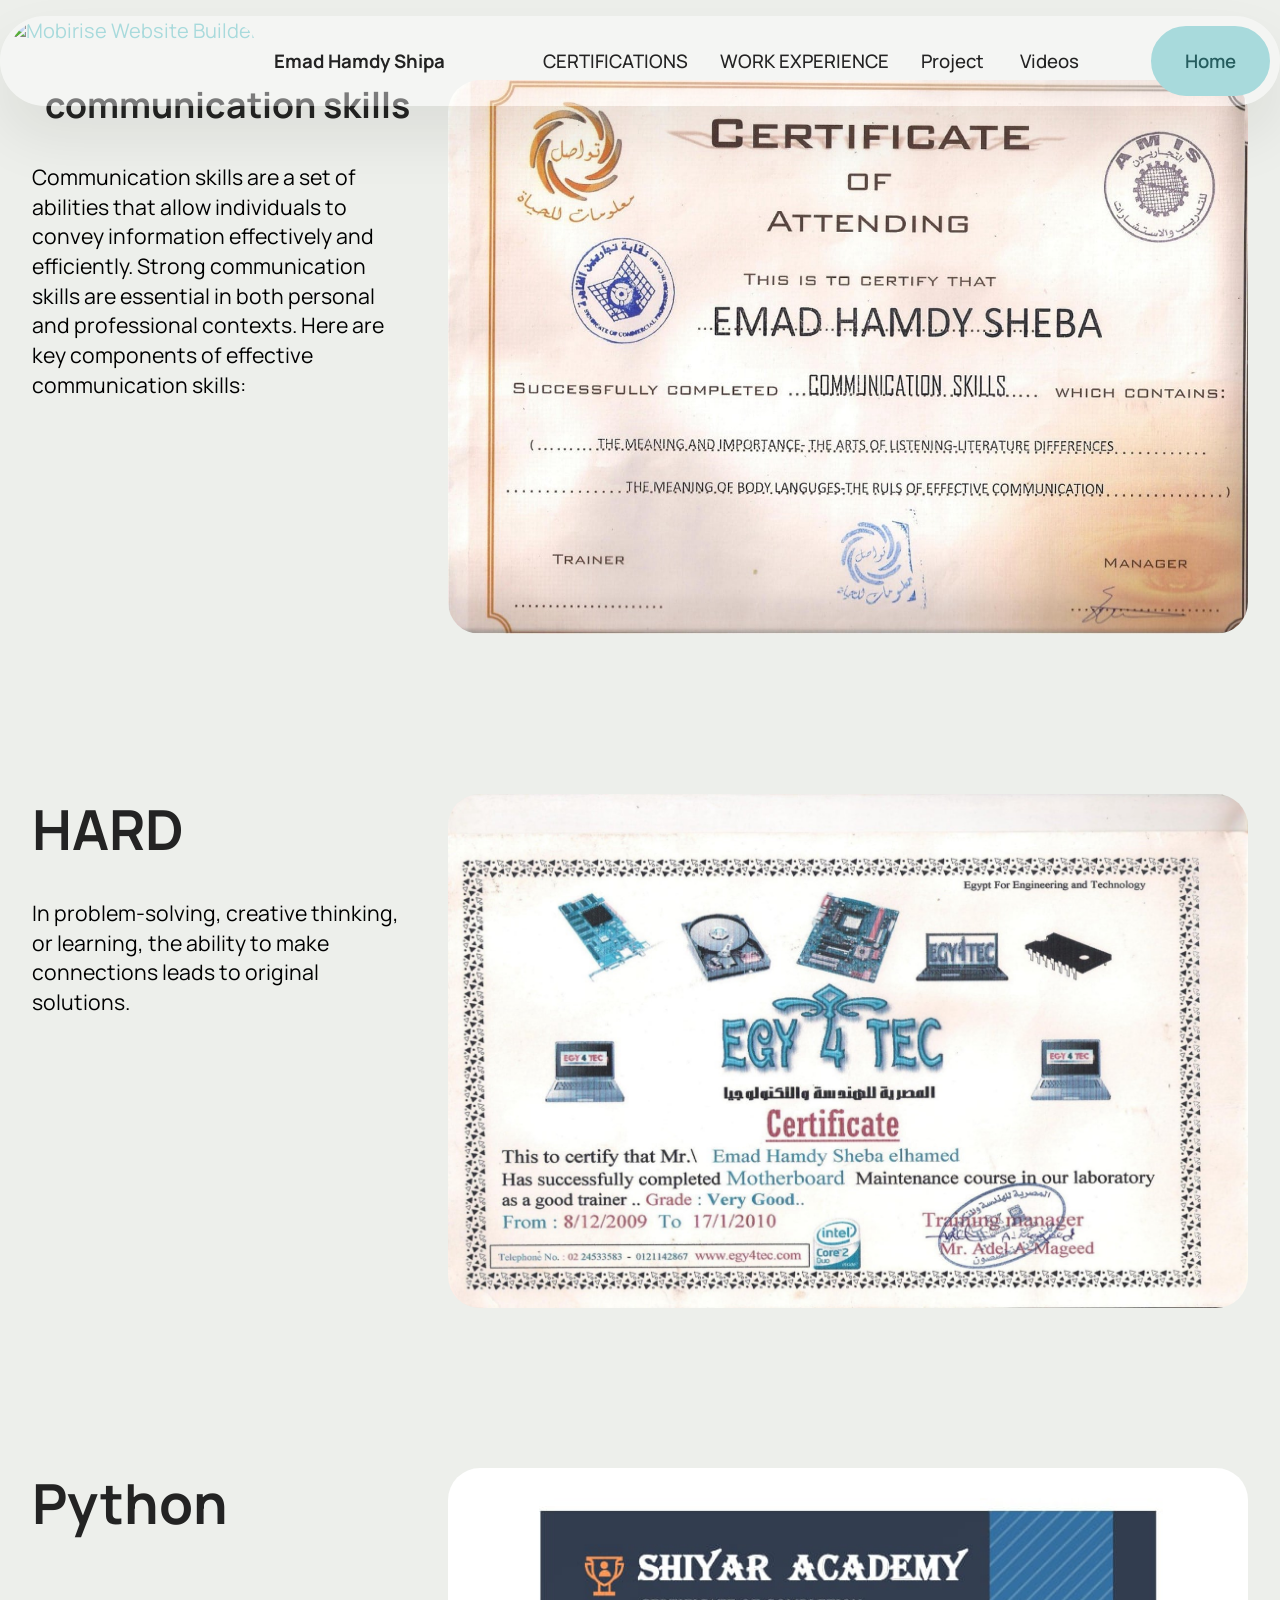
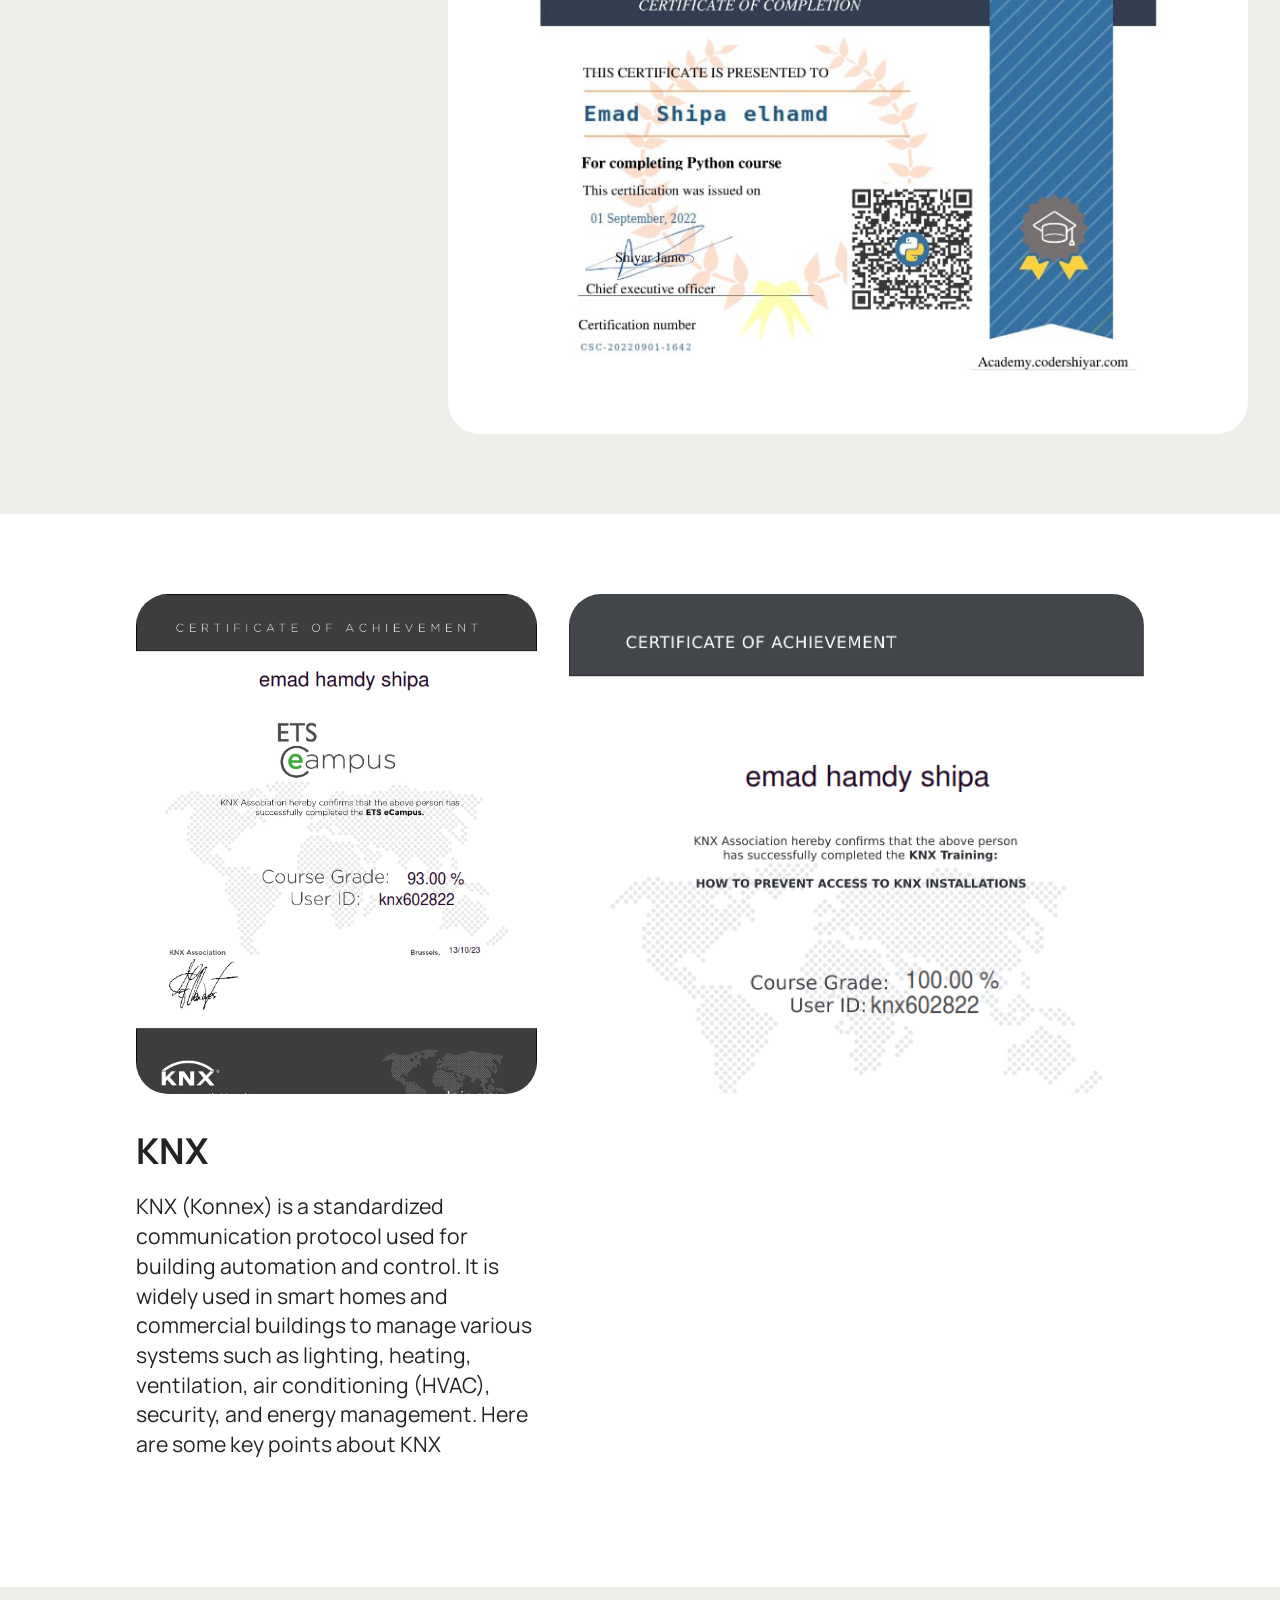
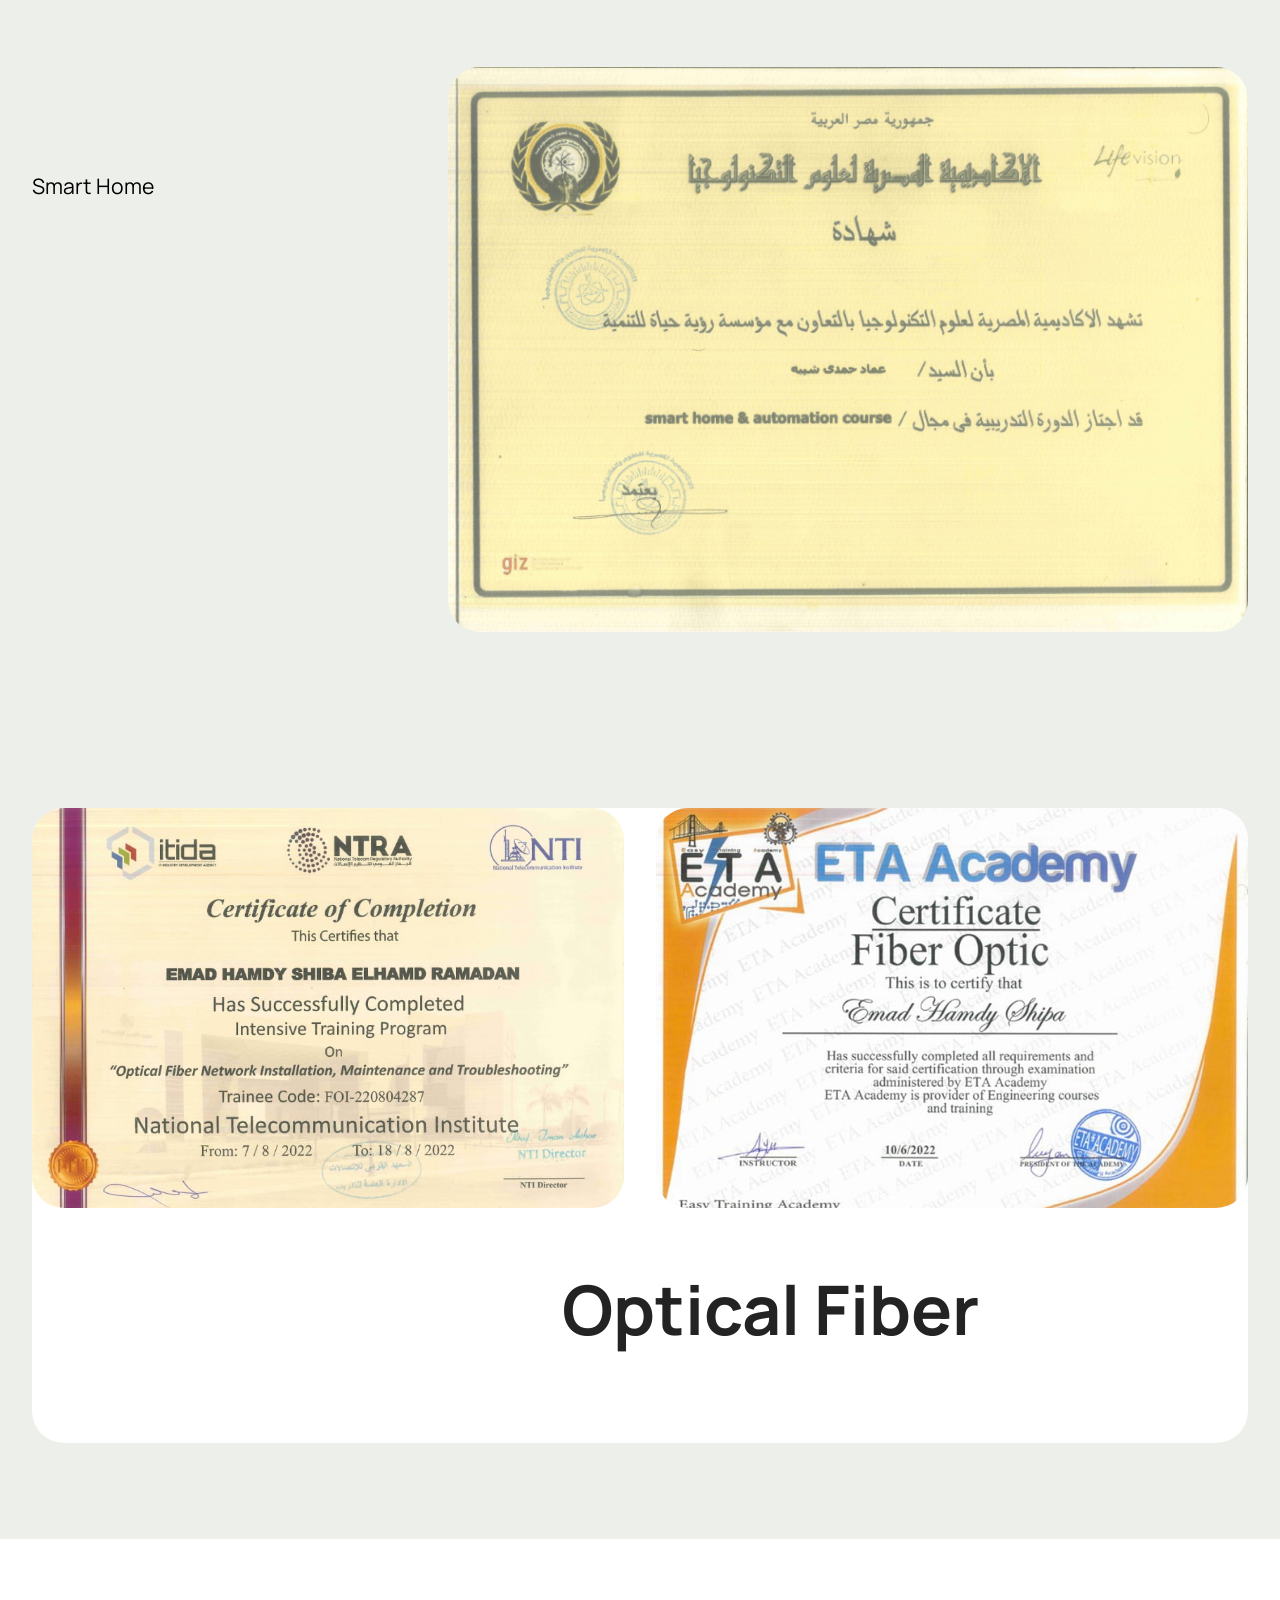
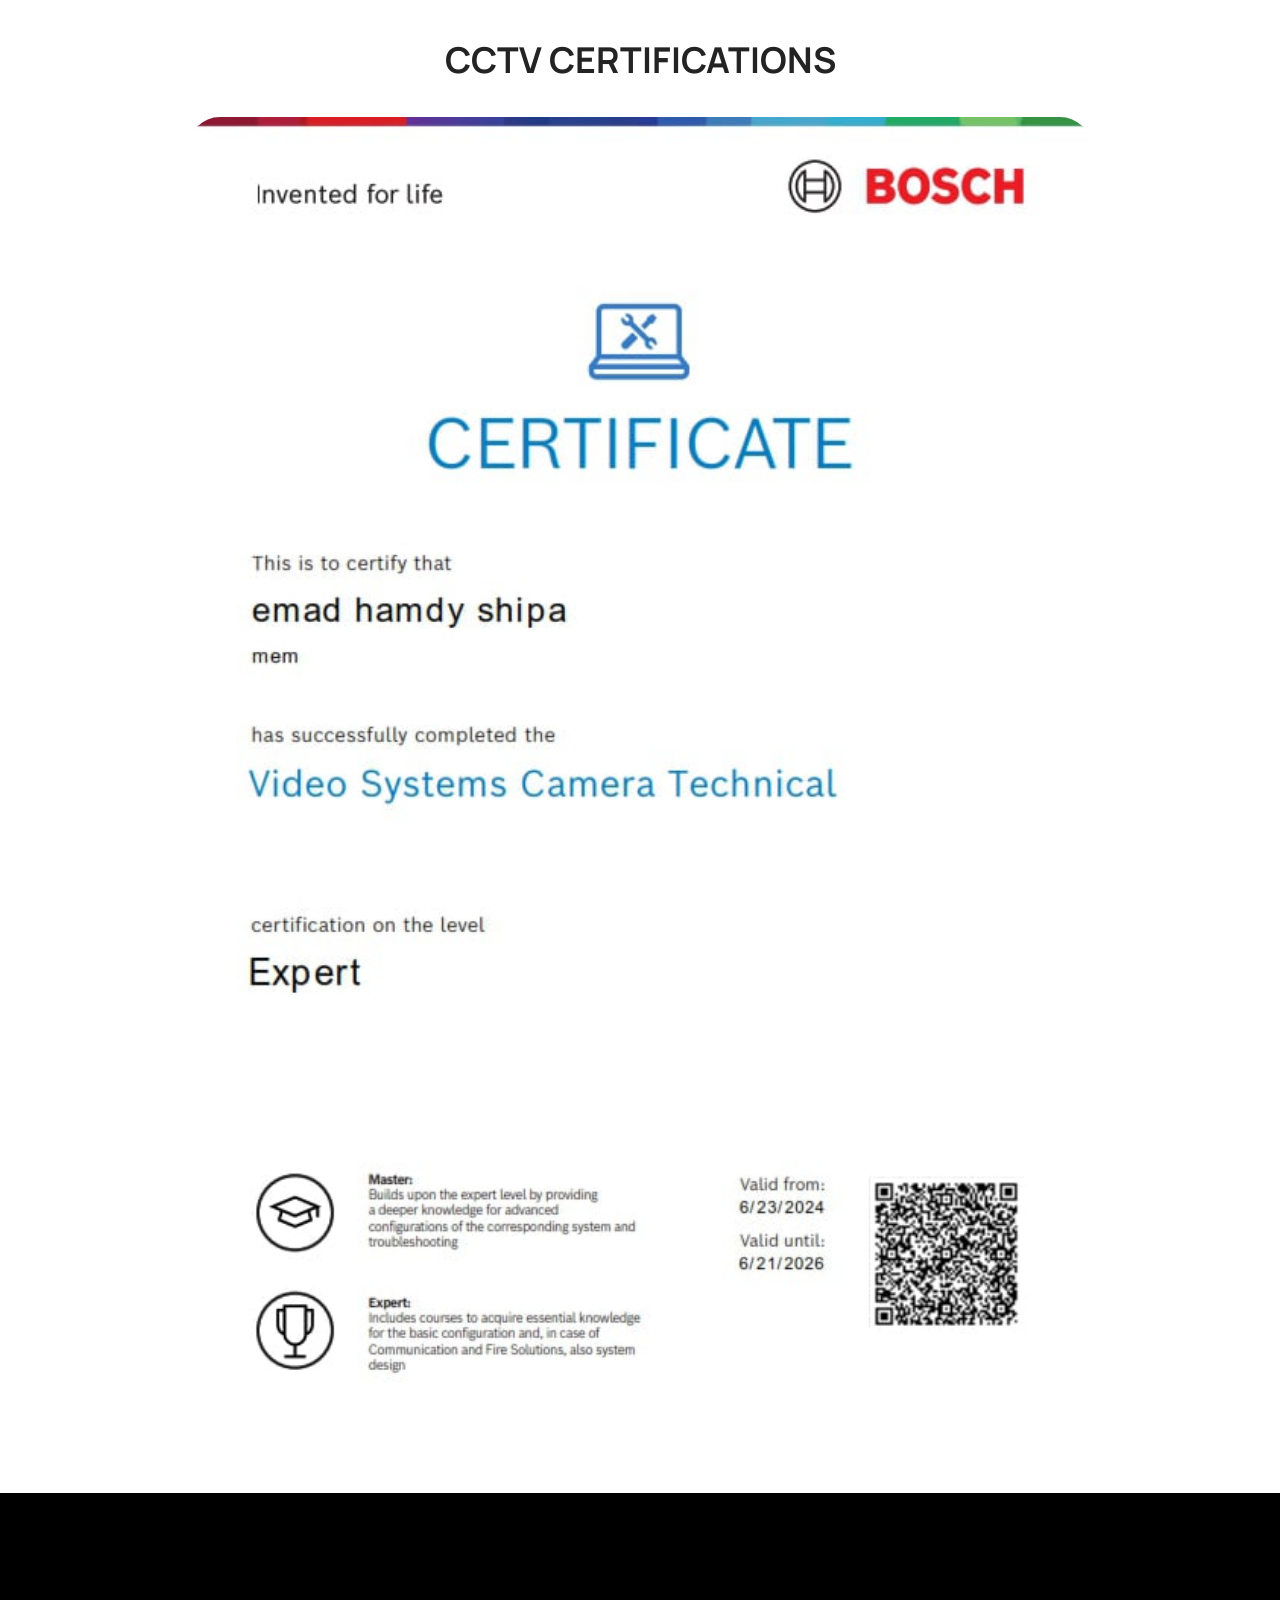
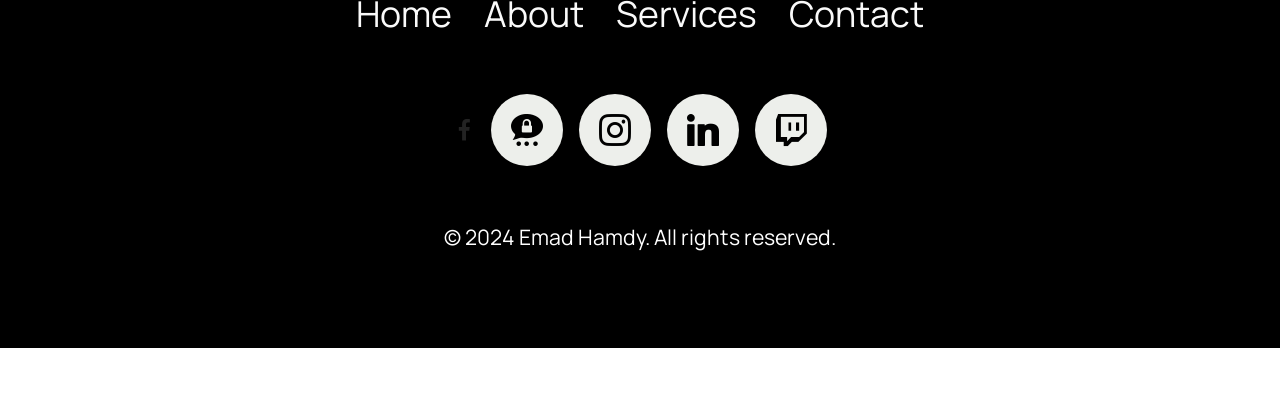
==== commit edd860d3: "Add files via upload" ====
--- a/CERTIFICATIONS.html
+++ b/CERTIFICATIONS.html
@@ -1,26 +1,25 @@
 <!DOCTYPE html>
 <html  >
 <head>
-  <!-- Site made with Mobirise Website Builder v5.9.18, https://mobirise.com -->
+  <!-- Site made with Mobirise Website Builder v6.1.9, https://mobirise.com -->
   <meta charset="UTF-8">
   <meta http-equiv="X-UA-Compatible" content="IE=edge">
-  <meta name="generator" content="Mobirise v5.9.18, mobirise.com">
+  <meta name="generator" content="Mobirise v6.1.9, mobirise.com">
   <meta name="viewport" content="width=device-width, initial-scale=1, minimum-scale=1">
-  <link rel="shortcut icon" href="assets/images/untitled-removebg-preview-192x192.png" type="image/x-icon">
+  <link rel="shortcut icon" href="assets/images/whatsapp20image202026-08-1520at2012.18.5520pm-192x192.jpg" type="image/x-icon">
   <meta name="description" content="CERTIFICATIONS">
   
   
   <title>CERTIFICATIONS</title>
   <link rel="stylesheet" href="assets/web/assets/mobirise-icons2/mobirise2.css">
   <link rel="stylesheet" href="assets/bootstrap/css/bootstrap.min.css">
-  <link rel="stylesheet" href="assets/bootstrap/css/bootstrap-grid.min.css">
-  <link rel="stylesheet" href="assets/bootstrap/css/bootstrap-reboot.min.css">
+  <link rel="stylesheet" href="assets/animatecss/animate.css">
   <link rel="stylesheet" href="assets/dropdown/css/style.css">
   <link rel="stylesheet" href="assets/socicon/css/styles.css">
   <link rel="stylesheet" href="assets/theme/css/style.css">
   <link rel="preload" href="https://fonts.googleapis.com/css2?family=Manrope:wght@400;700&display=swap&display=swap" as="style" onload="this.onload=null;this.rel='stylesheet'">
   <noscript><link rel="stylesheet" href="https://fonts.googleapis.com/css2?family=Manrope:wght@400;700&display=swap&display=swap"></noscript>
-  <link rel="preload" as="style" href="assets/mobirise/css/mbr-additional.css?v=ZYZu5L"><link rel="stylesheet" href="assets/mobirise/css/mbr-additional.css?v=ZYZu5L" type="text/css">
+  <link rel="preload" as="style" href="assets/mobirise/css/mbr-additional.css?v=dFA2A6"><link rel="stylesheet" href="assets/mobirise/css/mbr-additional.css?v=dFA2A6" type="text/css">
 
   
   
@@ -36,7 +35,7 @@
 			<div class="navbar-brand">
 				<span class="navbar-logo">
 					<a href="page3.html">
-						<img src="assets/images/untitled-removebg-preview-192x192.png" alt="Mobirise Website Builder" style="height: 5rem;">
+						<img src="assets/images/whatsapp20image202026-08-1520at2012.18.5520pm-192x192.jpg" alt="Mobirise Website Builder" style="height: 5rem;">
 					</a>
 				</span>
 				<span class="navbar-caption-wrap"><a class="navbar-caption text-black text-primary display-4" href="page3.html#form02-1i">Emad Hamdy Shipa</a></span>
@@ -283,8 +282,10 @@
             </div>
         </div>
     </div>
-</section><section class="display-7" style="padding: 0;align-items: center;justify-content: center;flex-wrap: wrap;    align-content: center;display: flex;position: relative;height: 4rem;"><a href="https://mobiri.se/3438911" style="flex: 1 1;height: 4rem;position: absolute;width: 100%;z-index: 1;"><img alt="" style="height: 4rem;" src="[data-uri]"></a><p style="margin: 0;text-align: center;" class="display-7">&#8204;</p><a style="z-index:1" href="https://mobirise.com/html-builder.html">HTML Website Maker</a></section><script src="assets/bootstrap/js/bootstrap.bundle.min.js"></script>  <script src="assets/smoothscroll/smooth-scroll.js"></script>  <script src="assets/ytplayer/index.js"></script>  <script src="assets/dropdown/js/navbar-dropdown.js"></script>  <script src="assets/theme/js/script.js"></script>  
-  
-  
-</body>
+</section><section class="display-7" style="padding: 0;align-items: center;justify-content: center;flex-wrap: wrap;    align-content: center;display: flex;position: relative;height: 4rem;"><a href="https://mobiri.se/" style="flex: 1 1;height: 4rem;position: absolute;width: 100%;z-index: 1;"><img alt="" style="height: 4rem;" src="[data-uri]"></a><p style="margin: 0;text-align: center;" class="display-7">&#8204;</p><a style="z-index:1" href="https://mobirise.com/drag-drop-website-builder.html">Drag & Drop Website Builder</a></section><script src="assets/bootstrap/js/bootstrap.bundle.min.js"></script>  <script src="assets/smoothscroll/smooth-scroll.js"></script>  <script src="assets/ytplayer/index.js"></script>  <script src="assets/dropdown/js/navbar-dropdown.js"></script>  <script src="assets/theme/js/script.js"></script>  
+  
+  
+ <div id="scrollToTop" class="scrollToTop mbr-arrow-up"><a style="text-align: center;"><i class="mbr-arrow-up-icon mbr-arrow-up-icon-cm cm-icon cm-icon-smallarrow-up"></i></a></div>
+    <input name="animation" type="hidden">
+  </body>
 </html>
